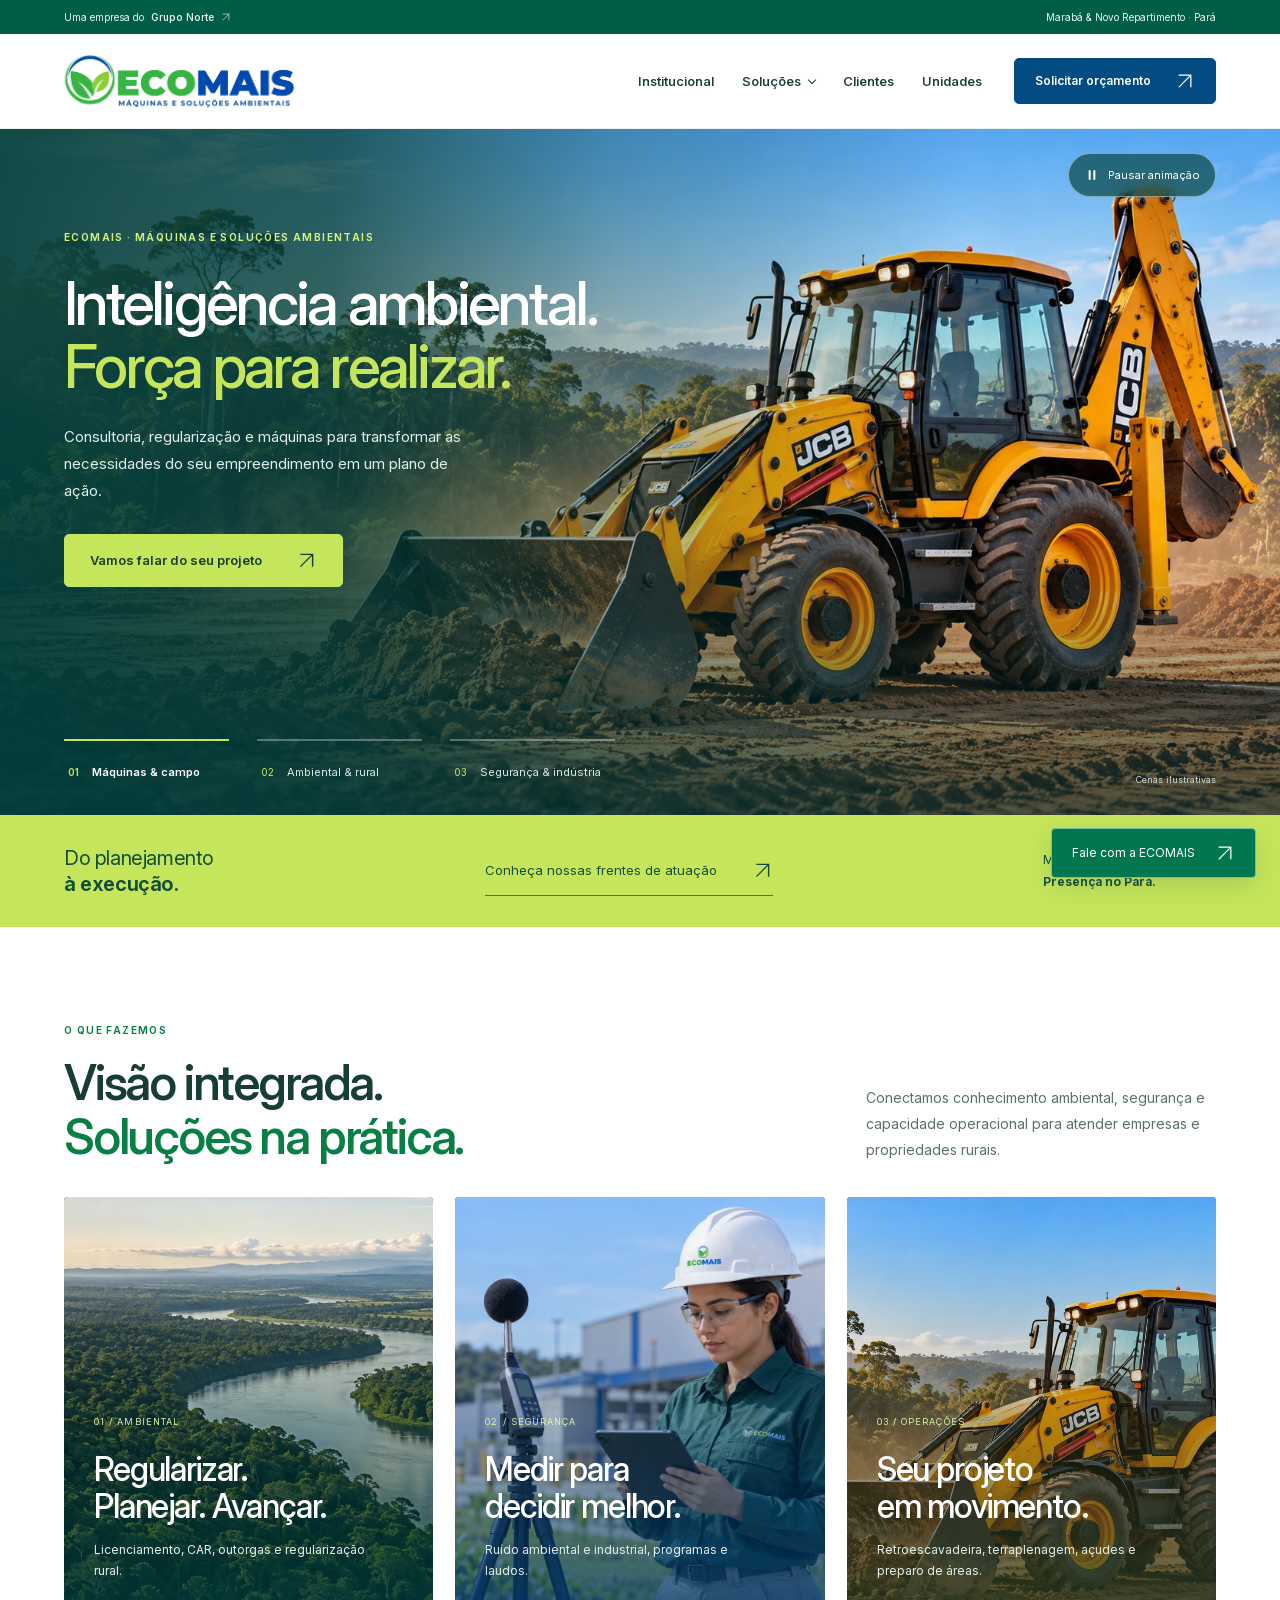
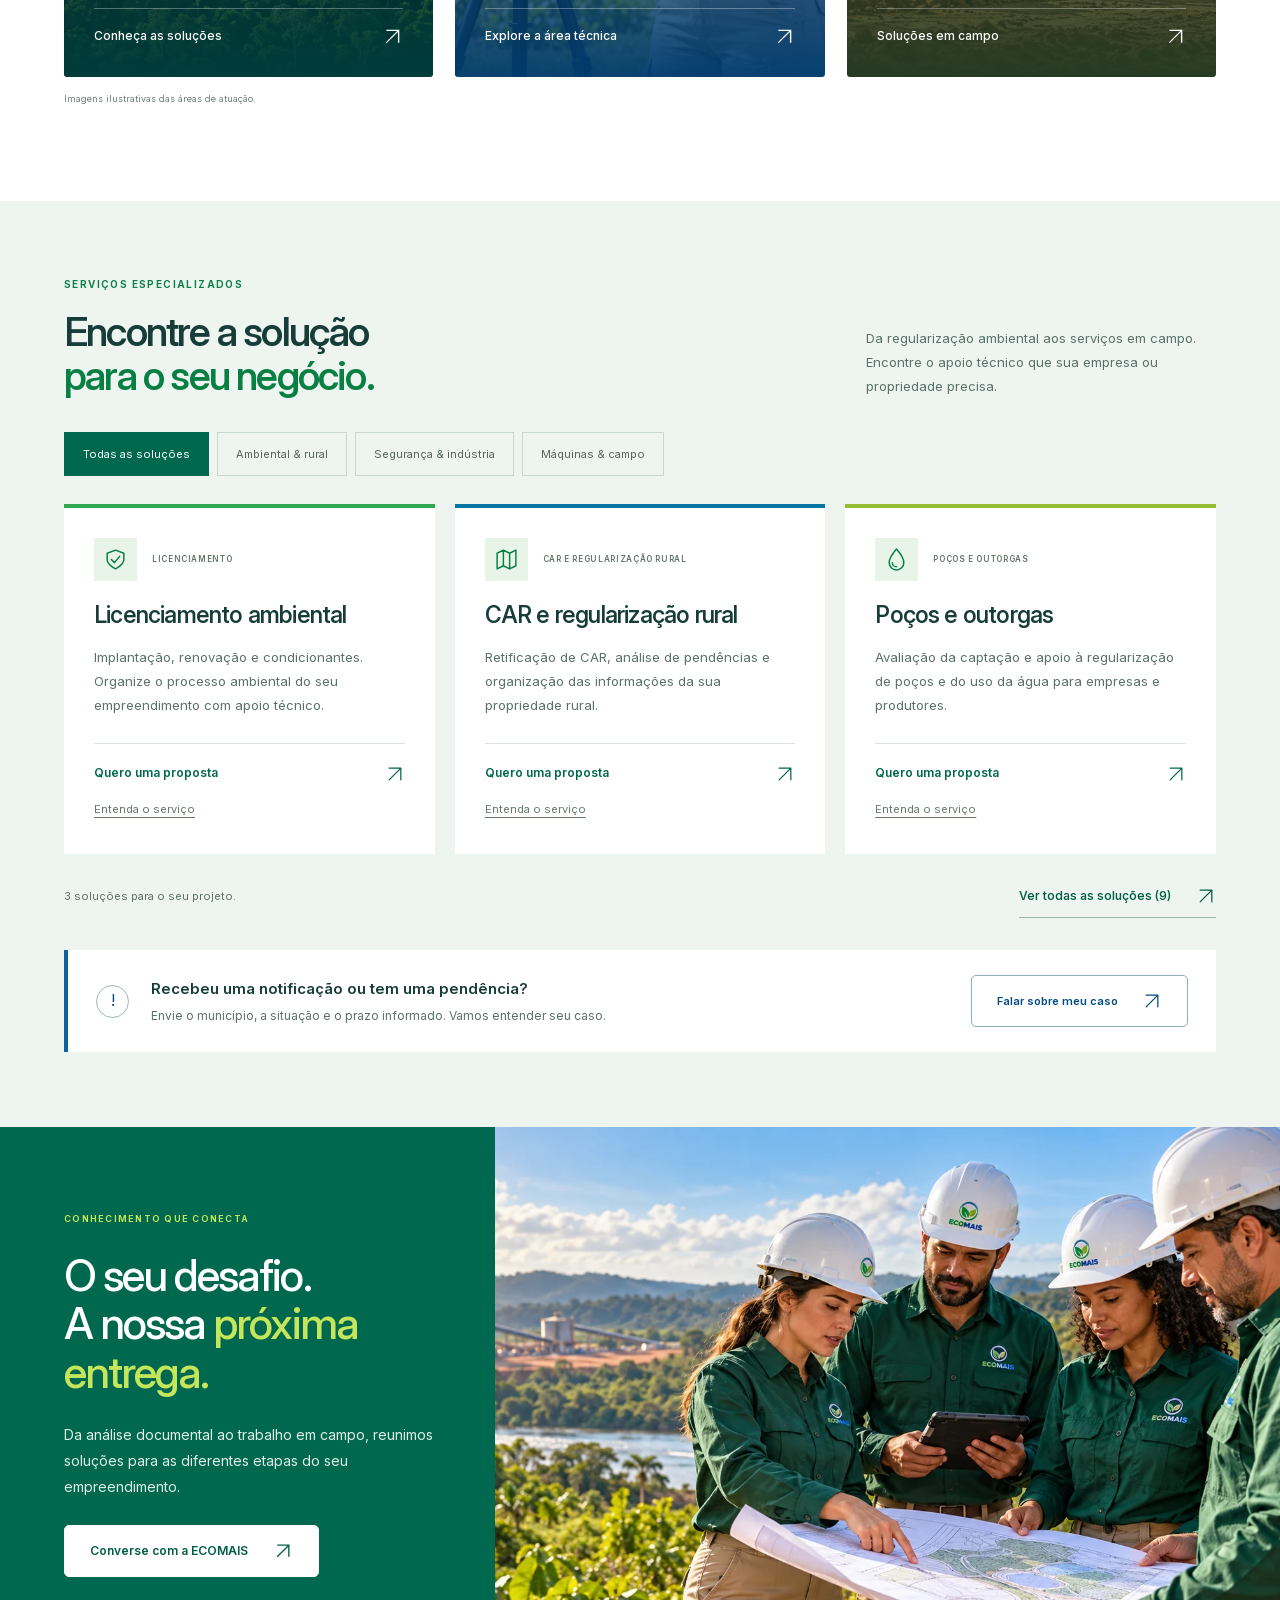
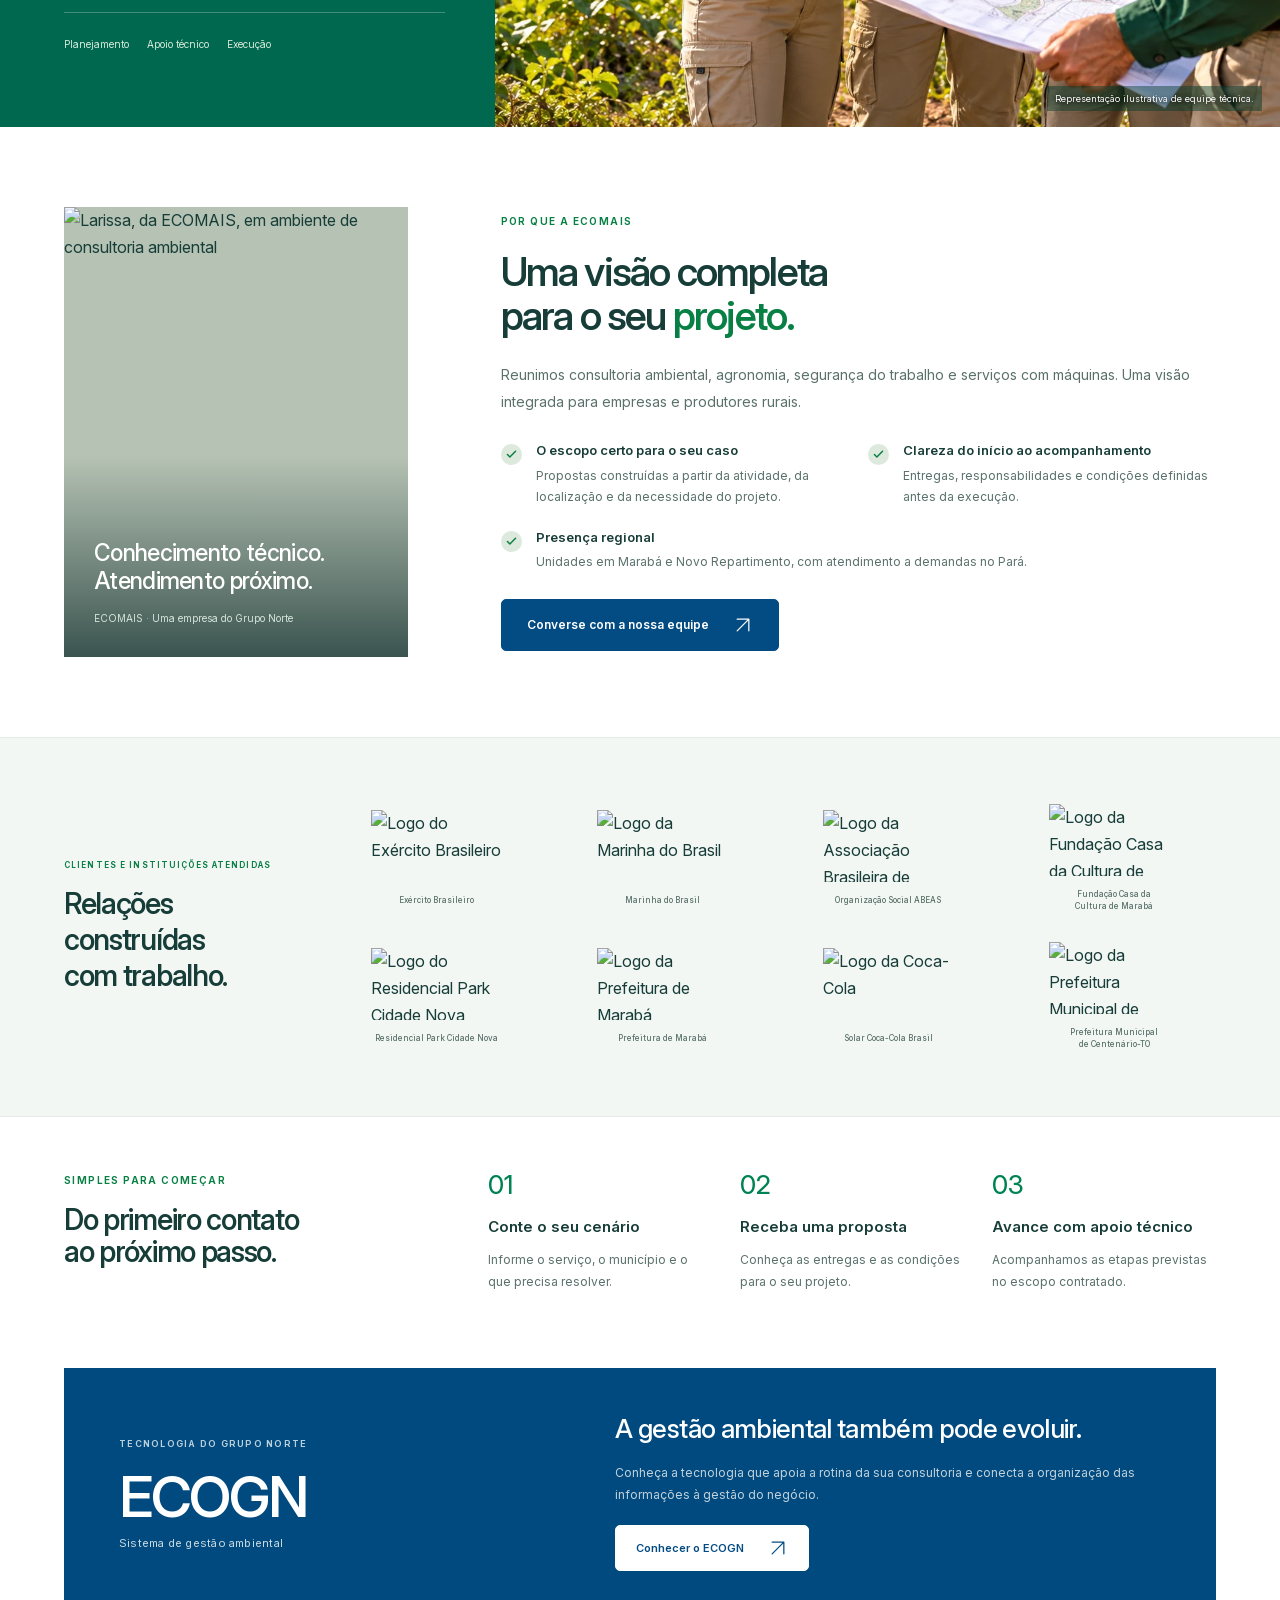
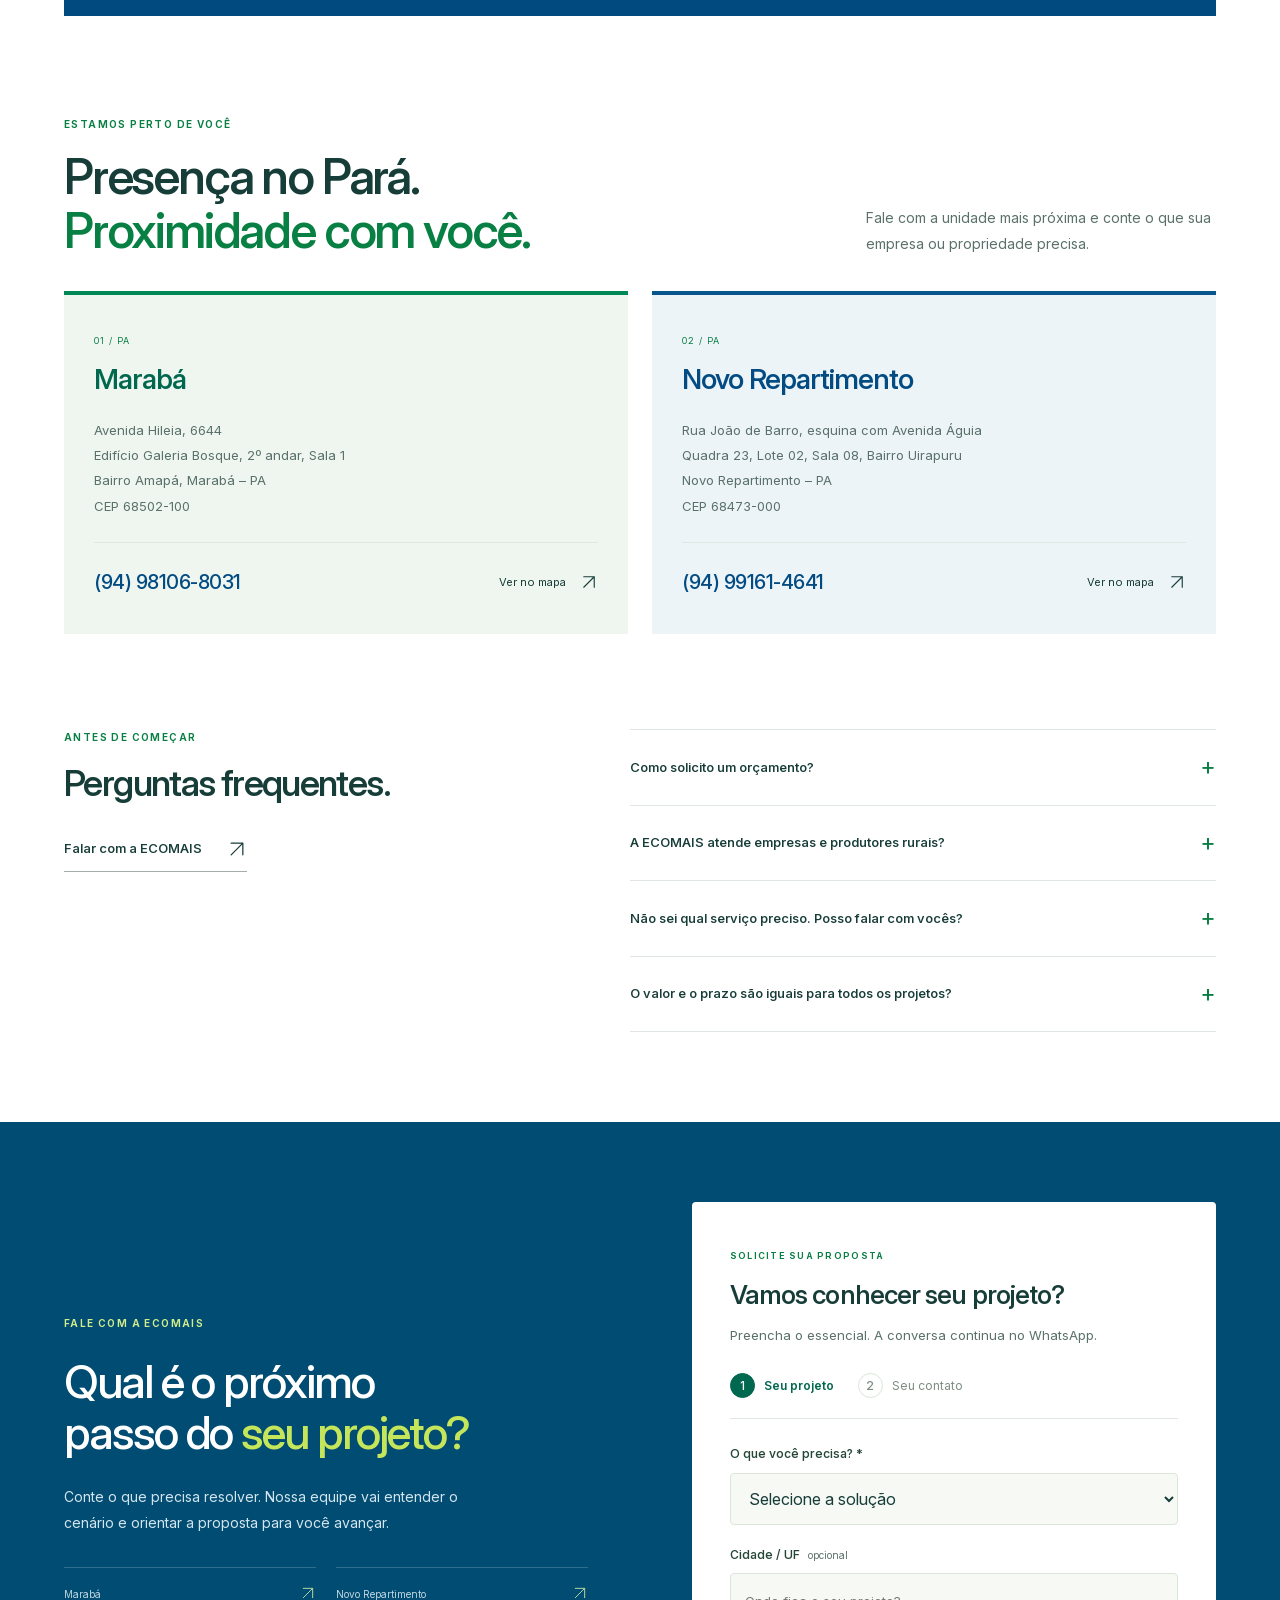
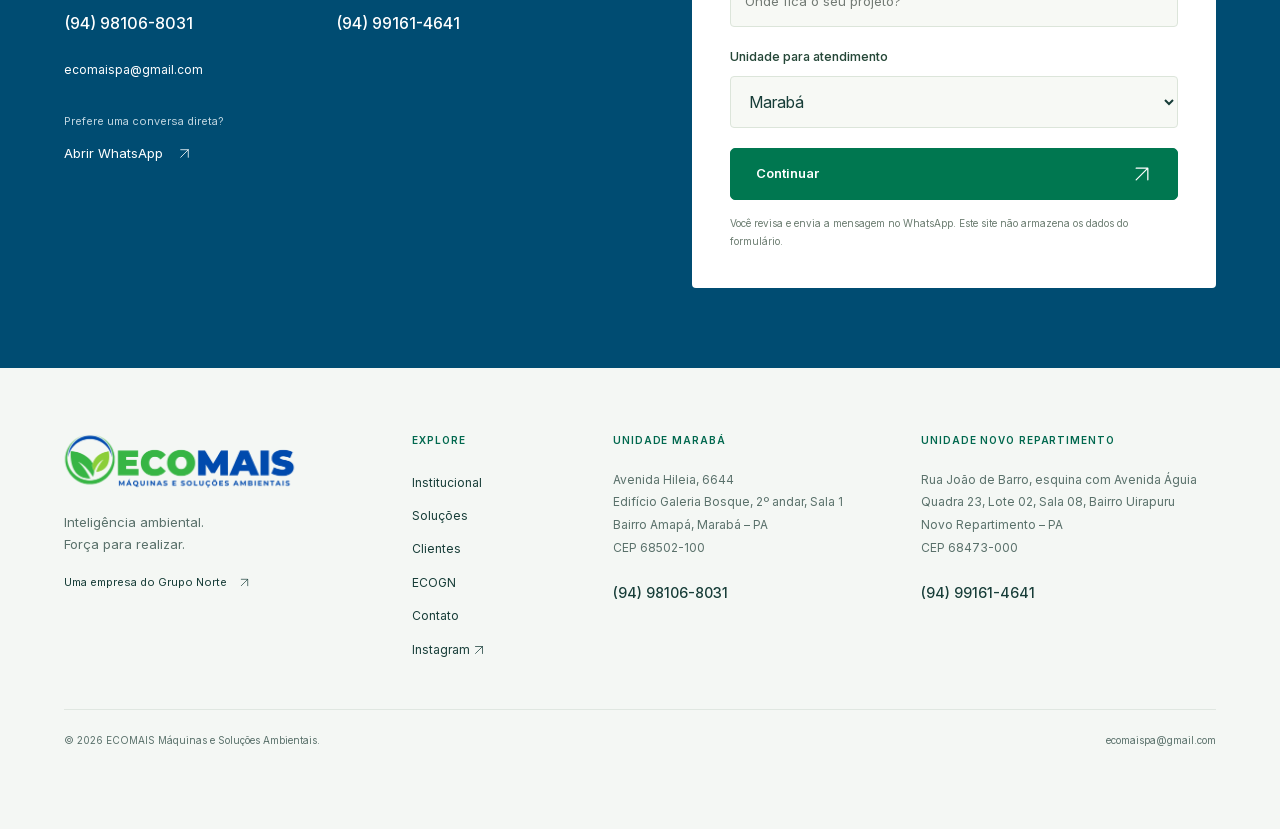
==== index.html @ fa5649e2 "Autoplay hero carousel with automatic horizontal transitions and shared pause" ====
<!doctype html>
<html lang="pt-BR"><head>
<meta charset="UTF-8"><meta name="viewport" content="width=device-width,initial-scale=1"><meta name="theme-color" content="#0d3028">
<title>ECOMAIS | Consultoria Ambiental, Rural e Empresarial</title>
<meta name="description" content="Consultoria ambiental, regularização rural, segurança do trabalho e máquinas. Unidades em Marabá e Novo Repartimento, com atendimento no Pará.">
<meta name="robots" content="index,follow,max-image-preview:large,max-snippet:-1,max-video-preview:-1"><link rel="canonical" href="https://ecomaispa.com/">
<meta property="og:title" content="ECOMAIS | Consultoria Ambiental, Rural e Empresarial"><meta property="og:description" content="Consultoria ambiental, regularização rural, segurança do trabalho e máquinas. Unidades em Marabá e Novo Repartimento, com atendimento no Pará."><meta property="og:type" content="website"><meta property="og:locale" content="pt_BR"><meta property="og:url" content="https://ecomaispa.com/">
<script type="application/ld+json">{"@context":"https://schema.org","@graph":[{"@type":["ProfessionalService","Organization"],"@id":"https://ecomaispa.com/#empresa","name":"ECOMAIS Máquinas e Soluções Ambientais","alternateName":"ECOMAIS","url":"https://ecomaispa.com/","logo":"https://ecomaispa.com/assets/logo-ecomais-transparente.png","telephone":"+55 94 98106-8031","email":"ecomaispa@gmail.com","address":{"@type":"PostalAddress","addressLocality":"Marabá","addressRegion":"PA","addressCountry":"BR","streetAddress":"Avenida Hileia, 6644, Edifício Galeria Bosque, 2º andar, Sala 1, Bairro Amapá","postalCode":"68502-100"},"areaServed":[{"@type":"City","name":"Marabá"},{"@type":"State","name":"Pará"},{"@type":"City","name":"Novo Repartimento"}],"sameAs":["https://www.instagram.com/ecomaispa/"],"knowsAbout":["Gestão e licenciamento ambiental","Regularização rural","Embargos ambientais","Recursos hídricos e poços","Regularização agronômica","Pecuária e confinamentos","Segurança do trabalho","Medição de ruído industrial com sonômetro","Máquinas e serviços em campo"],"hasOfferCatalog":{"@type":"OfferCatalog","name":"Serviços da ECOMAIS","itemListElement":[{"@type":"Offer","itemOffered":{"@type":"Service","name":"Licenciamento ambiental no Pará","url":"https://ecomaispa.com/licenciamento-ambiental-para/","@id":"https://ecomaispa.com/licenciamento-ambiental-para/#servico"}},{"@type":"Offer","itemOffered":{"@type":"Service","name":"Retificação de CAR no Pará","url":"https://ecomaispa.com/retificacao-car-para/","@id":"https://ecomaispa.com/retificacao-car-para/#servico"}},{"@type":"Offer","itemOffered":{"@type":"Service","name":"Embargos ambientais","url":"https://ecomaispa.com/#servico-6"}},{"@type":"Offer","itemOffered":{"@type":"Service","name":"Outorga e regularização de poços no Pará","url":"https://ecomaispa.com/outorga-pocos-para/","@id":"https://ecomaispa.com/outorga-pocos-para/#servico"}},{"@type":"Offer","itemOffered":{"@type":"Service","name":"Regularização agronômica","url":"https://ecomaispa.com/#servico-7"}},{"@type":"Offer","itemOffered":{"@type":"Service","name":"Pecuária e confinamentos","url":"https://ecomaispa.com/#servico-8"}},{"@type":"Offer","itemOffered":{"@type":"Service","name":"Segurança do trabalho","url":"https://ecomaispa.com/#servico-4"}},{"@type":"Offer","itemOffered":{"@type":"Service","name":"Medição de ruído industrial","url":"https://ecomaispa.com/#servico-9"}},{"@type":"Offer","itemOffered":{"@type":"Service","name":"Máquinas e serviços em campo","url":"https://ecomaispa.com/#servico-5"}}]},"parentOrganization":{"@type":"Organization","name":"Grupo Norte","url":"https://www.gruponortebr.com/"},"department":{"@id":"https://ecomaispa.com/#unidade-novo-repartimento"}},{"@type":"WebSite","@id":"https://ecomaispa.com/#website","url":"https://ecomaispa.com/","name":"ECOMAIS","inLanguage":"pt-BR","publisher":{"@id":"https://ecomaispa.com/#empresa"}},{"@type":"WebPage","@id":"https://ecomaispa.com/#pagina","url":"https://ecomaispa.com/","name":"ECOMAIS | Consultoria Ambiental, Rural e Empresarial","description":"Consultoria ambiental, regularização rural, segurança do trabalho e máquinas. Unidades em Marabá e Novo Repartimento, com atendimento no Pará.","inLanguage":"pt-BR","isPartOf":{"@id":"https://ecomaispa.com/#website"},"about":{"@id":"https://ecomaispa.com/#empresa"}},{"@type":"ProfessionalService","@id":"https://ecomaispa.com/#unidade-novo-repartimento","name":"ECOMAIS – Unidade Novo Repartimento","telephone":"+55-94-99161-4641","url":"https://ecomaispa.com/#orcamento","parentOrganization":{"@id":"https://ecomaispa.com/#empresa"},"address":{"@type":"PostalAddress","streetAddress":"Rua João de Barro, esquina com Avenida Águia, Quadra 23, Lote 02, Sala 08, Bairro Uirapuru","addressLocality":"Novo Repartimento","addressRegion":"PA","postalCode":"68473-000","addressCountry":"BR"}}]}</script>
<link rel="icon" href="/favicon.ico?v=ecomais-20261007" sizes="any">
<link rel="icon" type="image/png" sizes="32x32" href="/assets/favicon-ecomais-32.png">
<link rel="icon" type="image/png" sizes="192x192" href="/assets/favicon-ecomais-192.png">
<link rel="apple-touch-icon" sizes="180x180" href="/apple-touch-icon.png?v=ecomais-20261007">
<link rel="preload" as="image" href="/assets/jcb-3cx-plus-operacao.webp" type="image/webp"><link rel="preload" href="/assets/fonts/inter-latin.woff2" as="font" type="font/woff2" crossorigin>
<link rel="stylesheet" href="/style.css?v=operacoes-20261021"><link rel="stylesheet" href="/presentation.css?v=operacoes-20261021"><link rel="stylesheet" href="/operations.css?v=carousel-20261021"><script src="/app.js?v=operacoes-20261021" defer></script><script src="/operations.js?v=carousel-20261021" defer></script><noscript><style>.menu-toggle{display:none}@media(max-width:900px){.header{position:static}.mobile-nav[hidden]{display:flex!important;position:static;max-height:none}}</style></noscript>
</head>

<body class="home-page">
<a href="#conteudo" class="skip-link">Pular para o conteúdo</a>
<div class="group-bar"><div class="container"><a class="group-link" href="https://www.gruponortebr.com/" target="_blank" rel="noopener noreferrer">Uma empresa do <strong>Grupo Norte</strong> <span class="icon-arrow" aria-hidden="true"><svg viewBox="0 0 24 24" width="24" height="24" fill="none" stroke="currentColor" stroke-width="1.5" stroke-linecap="round" stroke-linejoin="round" focusable="false"><path d="M5 19 19 5M5 5h14v14"></path></svg></span></a><span>Marabá & Novo Repartimento · Pará</span></div></div>
<header class="header"><div class="container header-inner"><a href="/#inicio" class="brand" aria-label="ECOMAIS — início"><svg viewBox="66 154 1869 444" role="img" aria-label="ECOMAIS Máquinas e Soluções Ambientais"><image href="/assets/logo-ecomais-transparente.png" width="2048" height="758"></image></svg></a><nav class="desktop-nav" aria-label="Navegação principal"><a href="/#ecomais">Institucional</a><details class="nav-services"><summary>Soluções</summary><div class="nav-services-list"><a href="/#solucoes">Todas as soluções</a><a href="/licenciamento-ambiental-para/">Licenciamento ambiental</a><a href="/retificacao-car-para/">CAR e regularização rural</a><a href="/outorga-pocos-para/">Poços e outorgas</a></div></details><a href="/#clientes">Clientes</a><a href="/#unidades">Unidades</a></nav><a class="button small header-cta" href="/#orcamento">Solicitar orçamento <span class="icon-arrow" aria-hidden="true"><svg viewBox="0 0 24 24" width="24" height="24" fill="none" stroke="currentColor" stroke-width="1.5" stroke-linecap="round" stroke-linejoin="round" focusable="false"><path d="M5 19 19 5M5 5h14v14"></path></svg></span></a><button type="button" class="menu-toggle" aria-expanded="false" aria-controls="mobile-nav" aria-label="Abrir menu"><span></span><span></span></button></div><nav id="mobile-nav" class="mobile-nav" aria-label="Navegação pelo celular" hidden><a href="/#ecomais">Institucional</a><a href="/#solucoes">Todas as soluções</a><a href="/licenciamento-ambiental-para/">Licenciamento ambiental</a><a href="/retificacao-car-para/">CAR e regularização rural</a><a href="/outorga-pocos-para/">Poços e outorgas</a><a href="/#clientes">Clientes</a><a href="/#unidades">Nossas unidades</a><a href="/#orcamento">Fale com a ECOMAIS</a></nav></header>
<main id="conteudo" tabindex="-1">
<section class="operation-hero" id="inicio" aria-labelledby="hero-title">
<div class="operation-media">
<img id="operation-photo" class="operation-photo" src="/assets/jcb-3cx-plus-operacao.webp" width="1672" height="941" alt="Cena ilustrativa de retroescavadeira JCB 3CX Plus em operação rural" fetchpriority="high">
<video id="operation-video" class="operation-photo operation-video" autoplay muted loop playsinline preload="none" aria-hidden="true" tabindex="-1"></video>
</div>
<button id="operation-motion" class="operation-motion" type="button" aria-label="Pausar vídeo de abertura" hidden><svg viewBox="0 0 24 24" fill="currentColor" aria-hidden="true"><path d="M7 5h3v14H7zm7 0h3v14h-3z"/></svg><span>Pausar vídeo</span></button>
<div class="operation-overlay"></div><div class="container operation-content"><p class="eyebrow" id="operation-kicker">ECOMAIS · MÁQUINAS E SOLUÇÕES AMBIENTAIS</p><h1 id="hero-title">Inteligência ambiental.<br><em>Força para realizar.</em></h1><p id="operation-description">Consultoria, regularização e máquinas para transformar as necessidades do seu empreendimento em um plano de ação.</p><a class="button operation-cta" id="operation-cta" href="#orcamento">Vamos falar do seu projeto <svg viewBox="0 0 24 24" fill="none" stroke="currentColor" stroke-width="1.6" aria-hidden="true"><path d="M5 19 19 5M5 5h14v14"/></svg></a></div>
<div class="container operation-bottom"><div class="operation-tabs" role="group" aria-label="Explorar áreas de atuação"><button type="button" data-scene="maquinas" aria-pressed="true"><span>01</span> Máquinas & campo</button><button type="button" data-scene="ambiental" aria-pressed="false"><span>02</span> Ambiental & rural</button><button type="button" data-scene="seguranca" aria-pressed="false"><span>03</span> Segurança & indústria</button></div><span class="image-credit">Cenas ilustrativas</span></div></section>
<div class="expertise-ribbon"><div class="container"><p>Do planejamento<br><strong>à execução.</strong></p><a href="#frentes">Conheça nossas frentes de atuação <svg viewBox="0 0 24 24" fill="none" stroke="currentColor" stroke-width="1.6" aria-hidden="true"><path d="M5 19 19 5M5 5h14v14"/></svg></a><span>Marabá e Novo Repartimento<br><strong>Presença no Pará.</strong></span></div></div>
<section class="fronts-section section-space" id="frentes" aria-labelledby="fronts-title"><div class="container"><div class="section-heading"><div><p class="eyebrow">O QUE FAZEMOS</p><h2 id="fronts-title">Visão integrada.<br><span>Soluções na prática.</span></h2></div><p>Conectamos conhecimento ambiental, segurança e capacidade operacional para atender empresas e propriedades rurais.</p></div><div class="fronts-grid">
<a class="front-card environmental-front" href="/licenciamento-ambiental-para/"><img src="/assets/paisagem-ambiental-ecomais.webp" alt="Paisagem ilustrativa de floresta, rio e propriedade rural" width="1920" height="713" loading="lazy"><div><span class="front-index">01 / AMBIENTAL</span><h3>Regularizar.<br>Planejar. Avançar.</h3><p>Licenciamento, CAR, outorgas e regularização rural.</p><span class="front-link">Conheça as soluções <svg viewBox="0 0 24 24" fill="none" stroke="currentColor" stroke-width="1.6" aria-hidden="true"><path d="M5 19 19 5M5 5h14v14"/></svg></span></div></a>
<a class="front-card safety-front" href="#servico-9"><img src="/assets/medicao-ruido-sonometro.webp" alt="Cena ilustrativa de profissional uniformizada ECOMAIS realizando medição de ruído com sonômetro" width="1448" height="1086" loading="lazy"><div><span class="front-index">02 / SEGURANÇA</span><h3>Medir para<br>decidir melhor.</h3><p>Ruído ambiental e industrial, programas e laudos.</p><span class="front-link">Explore a área técnica <svg viewBox="0 0 24 24" fill="none" stroke="currentColor" stroke-width="1.6" aria-hidden="true"><path d="M5 19 19 5M5 5h14v14"/></svg></span></div></a>
<a class="front-card machinery-front" href="#servico-5"><img src="/assets/jcb-3cx-plus-operacao.webp" alt="Cena ilustrativa de retroescavadeira JCB 3CX Plus" width="1672" height="941" loading="lazy"><div><span class="front-index">03 / OPERAÇÕES</span><h3>Seu projeto<br>em movimento.</h3><p>Retroescavadeira, terraplenagem, açudes e preparo de áreas.</p><span class="front-link">Soluções em campo <svg viewBox="0 0 24 24" fill="none" stroke="currentColor" stroke-width="1.6" aria-hidden="true"><path d="M5 19 19 5M5 5h14v14"/></svg></span></div></a>
</div><p class="illustration-note">Imagens ilustrativas das áreas de atuação.</p></div></section>

<section class="solutions-section section-space" id="solucoes" aria-labelledby="solucoes-title"><div class="container"><div class="section-heading"><div><p class="eyebrow">SERVIÇOS ESPECIALIZADOS</p><h2 id="solucoes-title">Encontre a solução<br><span>para o seu negócio.</span></h2></div><p>Da regularização ambiental aos serviços em campo. Encontre o apoio técnico que sua empresa ou propriedade precisa.</p></div><div class="service-filters" role="group" aria-label="Filtrar serviços por área" hidden><button type="button" class="active" data-filter="all" aria-pressed="true" aria-controls="service-grid">Todas as soluções</button><button type="button" data-filter="ambiental" aria-pressed="false" aria-controls="service-grid">Ambiental & rural</button><button type="button" data-filter="seguranca" aria-pressed="false" aria-controls="service-grid">Segurança & indústria</button><button type="button" data-filter="maquinas" aria-pressed="false" aria-controls="service-grid">Máquinas & campo</button></div><div id="service-grid" class="solution-grid"><article class="solution-card signature-card" id="servico-1" data-category="ambiental"><div class="solution-card-top"><span class="solution-icon" aria-hidden="true"><svg viewBox="0 0 24 24" fill="none" stroke="currentColor" stroke-width="1.4" stroke-linecap="round" stroke-linejoin="round"><path d="M12 3 4 6v6c0 5 8 9 8 9s8-4 8-9V6Z"/><path d="m8 12 3 3 5-6"/></svg></span><span class="solution-category">LICENCIAMENTO</span></div><h3>Licenciamento ambiental</h3><p>Implantação, renovação e condicionantes. Organize o processo ambiental do seu empreendimento com apoio técnico.</p><div class="solution-card-bottom"><a class="service-quote" href="#orcamento" data-quote-service="Gestão e licenciamento ambiental">Quero uma proposta <span class="icon-arrow" aria-hidden="true"><svg viewBox="0 0 24 24" width="24" height="24" fill="none" stroke="currentColor" stroke-width="1.5" stroke-linecap="round" stroke-linejoin="round" focusable="false"><path d="M5 19 19 5M5 5h14v14"></path></svg></span></a><a class="service-detail" href="/licenciamento-ambiental-para/">Entenda o serviço</a></div></article>
<article class="solution-card " id="servico-2" data-category="ambiental"><div class="solution-card-top"><span class="solution-icon" aria-hidden="true"><svg viewBox="0 0 24 24" fill="none" stroke="currentColor" stroke-width="1.4" stroke-linecap="round" stroke-linejoin="round"><path d="m3 6 6-3 6 3 6-3v15l-6 3-6-3-6 3Zm6-3v15M15 6v15"/></svg></span><span class="solution-category">CAR E REGULARIZAÇÃO RURAL</span></div><h3>CAR e regularização rural</h3><p>Retificação de CAR, análise de pendências e organização das informações da sua propriedade rural.</p><div class="solution-card-bottom"><a class="service-quote" href="#orcamento" data-quote-service="Regularização rural">Quero uma proposta <span class="icon-arrow" aria-hidden="true"><svg viewBox="0 0 24 24" width="24" height="24" fill="none" stroke="currentColor" stroke-width="1.5" stroke-linecap="round" stroke-linejoin="round" focusable="false"><path d="M5 19 19 5M5 5h14v14"></path></svg></span></a><a class="service-detail" href="/retificacao-car-para/">Entenda o serviço</a></div></article>
<article class="solution-card " id="servico-3" data-category="ambiental"><div class="solution-card-top"><span class="solution-icon" aria-hidden="true"><svg viewBox="0 0 24 24" fill="none" stroke="currentColor" stroke-width="1.4" stroke-linecap="round" stroke-linejoin="round"><path d="M12 2S5 10 5 15a7 7 0 0 0 14 0c0-5-7-13-7-13Z"/><path d="M8 15a4 4 0 0 0 4 4"/></svg></span><span class="solution-category">POÇOS E OUTORGAS</span></div><h3>Poços e outorgas</h3><p>Avaliação da captação e apoio à regularização de poços e do uso da água para empresas e produtores.</p><div class="solution-card-bottom"><a class="service-quote" href="#orcamento" data-quote-service="Recursos hídricos e poços">Quero uma proposta <span class="icon-arrow" aria-hidden="true"><svg viewBox="0 0 24 24" width="24" height="24" fill="none" stroke="currentColor" stroke-width="1.5" stroke-linecap="round" stroke-linejoin="round" focusable="false"><path d="M5 19 19 5M5 5h14v14"></path></svg></span></a><a class="service-detail" href="/outorga-pocos-para/">Entenda o serviço</a></div></article>
<article class="solution-card " id="servico-6" data-category="ambiental"><div class="solution-card-top"><span class="solution-icon" aria-hidden="true"><svg viewBox="0 0 24 24" fill="none" stroke="currentColor" stroke-width="1.4" stroke-linecap="round" stroke-linejoin="round"><path d="M6 3h9l4 4v14H6ZM15 3v5h4M9 12h7M9 16h4"/></svg></span><span class="solution-category">EMBARGOS AMBIENTAIS</span></div><h3>Embargos ambientais</h3><p>Análise da situação e apoio técnico para conduzir a regularização de áreas ou atividades embargadas.</p><div class="solution-card-bottom"><a class="service-quote" href="#orcamento" data-quote-service="Embargos ambientais">Quero uma proposta <span class="icon-arrow" aria-hidden="true"><svg viewBox="0 0 24 24" width="24" height="24" fill="none" stroke="currentColor" stroke-width="1.5" stroke-linecap="round" stroke-linejoin="round" focusable="false"><path d="M5 19 19 5M5 5h14v14"></path></svg></span></a></div></article>
<article class="solution-card " id="servico-7" data-category="ambiental"><div class="solution-card-top"><span class="solution-icon" aria-hidden="true"><svg viewBox="0 0 24 24" fill="none" stroke="currentColor" stroke-width="1.4" stroke-linecap="round" stroke-linejoin="round"><path d="M12 22V10M12 15C5 15 3 11 3 5c6 0 9 3 9 10ZM12 11c0-6 4-9 9-9 0 6-3 9-9 9M5 22h14"/></svg></span><span class="solution-category">AGRONOMIA</span></div><h3>Regularização agronômica</h3><p>Orientação agronômica para organizar as demandas da propriedade e planejar os próximos passos da produção.</p><div class="solution-card-bottom"><a class="service-quote" href="#orcamento" data-quote-service="Regularização agronômica">Quero uma proposta <span class="icon-arrow" aria-hidden="true"><svg viewBox="0 0 24 24" width="24" height="24" fill="none" stroke="currentColor" stroke-width="1.5" stroke-linecap="round" stroke-linejoin="round" focusable="false"><path d="M5 19 19 5M5 5h14v14"></path></svg></span></a></div></article>
<article class="solution-card " id="servico-8" data-category="ambiental"><div class="solution-card-top"><span class="solution-icon" aria-hidden="true"><svg viewBox="0 0 24 24" fill="none" stroke="currentColor" stroke-width="1.4" stroke-linecap="round" stroke-linejoin="round"><path d="m3 11 9-8 9 8M5 10v11h14V10M9 21v-7h6v7M16 3h3v5"/></svg></span><span class="solution-category">PECUÁRIA E CONFINAMENTOS</span></div><h3>Pecuária e confinamentos</h3><p>Apoio à regularização ambiental da atividade pecuária e dos confinamentos, conforme as necessidades da operação.</p><div class="solution-card-bottom"><a class="service-quote" href="#orcamento" data-quote-service="Pecuária e confinamentos">Quero uma proposta <span class="icon-arrow" aria-hidden="true"><svg viewBox="0 0 24 24" width="24" height="24" fill="none" stroke="currentColor" stroke-width="1.5" stroke-linecap="round" stroke-linejoin="round" focusable="false"><path d="M5 19 19 5M5 5h14v14"></path></svg></span></a></div></article>
<article class="solution-card " id="servico-4" data-category="seguranca"><div class="solution-card-top"><span class="solution-icon" aria-hidden="true"><svg viewBox="0 0 24 24" fill="none" stroke="currentColor" stroke-width="1.4" stroke-linecap="round" stroke-linejoin="round"><path d="M4 17v-3a8 8 0 0 1 16 0v3M2 17h20v4H2ZM10 13V3h4v10"/></svg></span><span class="solution-category">SEGURANÇA DO TRABALHO</span></div><h3>Segurança do trabalho</h3><p>Programas e laudos para apoiar a proteção da equipe e a organização das obrigações da empresa.</p><div class="solution-card-bottom"><a class="service-quote" href="#orcamento" data-quote-service="Segurança do trabalho">Quero uma proposta <span class="icon-arrow" aria-hidden="true"><svg viewBox="0 0 24 24" width="24" height="24" fill="none" stroke="currentColor" stroke-width="1.5" stroke-linecap="round" stroke-linejoin="round" focusable="false"><path d="M5 19 19 5M5 5h14v14"></path></svg></span></a></div></article>
<article class="solution-card " id="servico-9" data-category="seguranca"><div class="solution-card-top"><span class="solution-icon" aria-hidden="true"><svg viewBox="0 0 24 24" fill="none" stroke="currentColor" stroke-width="1.4" stroke-linecap="round" stroke-linejoin="round"><rect x="7" y="7" width="10" height="15" rx="2"/><path d="M12 2v5M9 11h6v5H9ZM10 19h4M5 3l2 2M19 3l-2 2"/></svg></span><span class="solution-category">AVALIAÇÃO TÉCNICA</span></div><h3>Medição de ruído ambiental e industrial</h3><p>Avaliação de ruído com sonômetro para apoiar a análise ambiental e orientar os próximos passos da operação.</p><div class="solution-card-bottom"><a class="service-quote" href="#orcamento" data-quote-service="Medição de ruído industrial com sonômetro">Quero uma proposta <span class="icon-arrow" aria-hidden="true"><svg viewBox="0 0 24 24" width="24" height="24" fill="none" stroke="currentColor" stroke-width="1.5" stroke-linecap="round" stroke-linejoin="round" focusable="false"><path d="M5 19 19 5M5 5h14v14"></path></svg></span></a></div></article>
<article class="solution-card " id="servico-5" data-category="maquinas"><div class="solution-card-top"><span class="solution-icon" aria-hidden="true"><svg viewBox="0 0 24 24" fill="none" stroke="currentColor" stroke-width="1.4" stroke-linecap="round" stroke-linejoin="round"><path d="M2 17V9h7l4 4h6v4M5 9V4h7v9M19 14l2-9h2"/><circle cx="6" cy="18" r="3"/><circle cx="17" cy="18" r="3"/></svg></span><span class="solution-category">MÁQUINAS E SERVIÇOS EM CAMPO</span></div><h3>Máquinas e serviços em campo</h3><p>Retroescavadeira, terraplenagem, açudes e preparo de áreas. Apoio operacional para colocar seu projeto em prática.</p><div class="solution-card-bottom"><a class="service-quote" href="#orcamento" data-quote-service="Máquinas e serviços em campo">Quero uma proposta <span class="icon-arrow" aria-hidden="true"><svg viewBox="0 0 24 24" width="24" height="24" fill="none" stroke="currentColor" stroke-width="1.5" stroke-linecap="round" stroke-linejoin="round" focusable="false"><path d="M5 19 19 5M5 5h14v14"></path></svg></span></a></div></article></div><div class="services-footer"><p id="services-status" aria-live="polite">Soluções ambientais, rurais e operacionais.</p><button type="button" id="show-all-services" class="text-link" hidden>Ver todas as soluções <span class="icon-arrow" aria-hidden="true"><svg viewBox="0 0 24 24" width="24" height="24" fill="none" stroke="currentColor" stroke-width="1.5" stroke-linecap="round" stroke-linejoin="round" focusable="false"><path d="M5 19 19 5M5 5h14v14"></path></svg></span></button></div><div class="demand-banner"><span class="demand-mark" aria-hidden="true">!</span><div><h3>Recebeu uma notificação ou tem uma pendência?</h3><p>Envie o município, a situação e o prazo informado. Vamos entender seu caso.</p></div><a href="#orcamento" class="button button-outline" data-quote-service="Preciso de orientação">Falar sobre meu caso <span class="icon-arrow" aria-hidden="true"><svg viewBox="0 0 24 24" width="24" height="24" fill="none" stroke="currentColor" stroke-width="1.5" stroke-linecap="round" stroke-linejoin="round" focusable="false"><path d="M5 19 19 5M5 5h14v14"></path></svg></span></a></div></div></section>
<section class="team-story" aria-labelledby="team-title"><div class="team-story-copy"><p class="eyebrow">CONHECIMENTO QUE CONECTA</p><h2 id="team-title">O seu desafio.<br>A nossa <em>próxima entrega.</em></h2><p>Da análise documental ao trabalho em campo, reunimos soluções para as diferentes etapas do seu empreendimento.</p><a href="#orcamento" class="button">Converse com a ECOMAIS <svg viewBox="0 0 24 24" fill="none" stroke="currentColor" stroke-width="1.6" aria-hidden="true"><path d="M5 19 19 5M5 5h14v14"/></svg></a><div class="team-principles"><span>Planejamento</span><span>Apoio técnico</span><span>Execução</span></div></div><figure><img src="/assets/equipe-ecomais-campo.webp" alt="Representação ilustrativa de equipe técnica com uniformes ECOMAIS analisando um projeto em campo" width="1672" height="941" loading="lazy"><figcaption>Representação ilustrativa de equipe técnica.</figcaption></figure></section>
<section class="about-section section-space" id="ecomais" aria-labelledby="empresa-title"><div class="container about-layout"><figure class="about-portrait"><img src="/assets/hero-larissa-consultoria-ambiental.webp" alt="Larissa, da ECOMAIS, em ambiente de consultoria ambiental" width="1672" height="941" loading="lazy" decoding="async"><figcaption><strong>Conhecimento técnico.<br>Atendimento próximo.</strong><span>ECOMAIS · Uma empresa do Grupo Norte</span></figcaption></figure><div class="about-copy"><p class="eyebrow">Por que a ECOMAIS</p><h2 id="empresa-title">Uma visão completa<br>para o seu <span>projeto.</span></h2><p>Reunimos consultoria ambiental, agronomia, segurança do trabalho e serviços com máquinas. Uma visão integrada para empresas e produtores rurais.</p><ul class="benefit-list"><li><span class="benefit-check" aria-hidden="true"><svg width="13" height="13" viewBox="0 0 16 16" fill="none" stroke="currentColor" stroke-width="1.8" stroke-linecap="round" stroke-linejoin="round"><path d="m3 8 3 3 7-7"/></svg></span><div><h3>O escopo certo para o seu caso</h3><p>Propostas construídas a partir da atividade, da localização e da necessidade do projeto.</p></div></li><li><span class="benefit-check" aria-hidden="true"><svg width="13" height="13" viewBox="0 0 16 16" fill="none" stroke="currentColor" stroke-width="1.8" stroke-linecap="round" stroke-linejoin="round"><path d="m3 8 3 3 7-7"/></svg></span><div><h3>Clareza do início ao acompanhamento</h3><p>Entregas, responsabilidades e condições definidas antes da execução.</p></div></li><li><span class="benefit-check" aria-hidden="true"><svg width="13" height="13" viewBox="0 0 16 16" fill="none" stroke="currentColor" stroke-width="1.8" stroke-linecap="round" stroke-linejoin="round"><path d="m3 8 3 3 7-7"/></svg></span><div><h3>Presença regional</h3><p>Unidades em Marabá e Novo Repartimento, com atendimento a demandas no Pará.</p></div></li></ul><a class="button" href="#orcamento">Converse com a nossa equipe <span class="icon-arrow" aria-hidden="true"><svg viewBox="0 0 24 24" width="24" height="24" fill="none" stroke="currentColor" stroke-width="1.5" stroke-linecap="round" stroke-linejoin="round" focusable="false"><path d="M5 19 19 5M5 5h14v14"></path></svg></span></a></div></div></section>
<section class="trust-section" id="clientes" aria-labelledby="clientes-title"><div class="container trust-layout"><div class="trust-title"><p class="eyebrow">Clientes e instituições atendidas</p><h2 id="clientes-title">Relações construídas <br>com trabalho.</h2><div class="rail-controls" hidden><button type="button" data-clients-prev aria-label="Ver clientes anteriores"><span aria-hidden="true">‹</span></button><button type="button" data-clients-next aria-label="Ver próximos clientes"><span aria-hidden="true">›</span></button></div></div><div class="clients-rail" tabindex="0" role="region" aria-label="Clientes e instituições atendidas"><article class="client-item"><img class="client-logo-img exercito-logo" src="/assets/logo-exercito-brasileiro.webp" alt="Logo do Exército Brasileiro" width="866" height="650" loading="lazy" decoding="async"><h3>Exército Brasileiro</h3></article>
<article class="client-item"><img class="client-logo-img marinha-logo" src="/assets/logo-marinha-brasil.webp" alt="Logo da Marinha do Brasil" width="1920" height="2570" loading="lazy" decoding="async"><h3>Marinha do Brasil</h3></article>
<article class="client-item"><img class="client-logo-img abeas-logo" src="/assets/logo-abeas.jpeg" alt="Logo da Associação Brasileira de Entidades de Assistência Social" width="661" height="464" loading="lazy" decoding="async"><h3>Organização Social ABEAS</h3></article>
<article class="client-item"><img class="client-logo-img cultura-logo" src="/assets/logo-fundacao-casa-cultura.png" alt="Logo da Fundação Casa da Cultura de Marabá" width="554" height="554" loading="lazy" decoding="async"><h3>Fundação Casa da Cultura de Marabá</h3></article>
<article class="client-item"><img class="client-logo-img park-logo" src="/assets/logo-park-cidade-nova.jpeg" alt="Logo do Residencial Park Cidade Nova" width="1155" height="603" loading="lazy" decoding="async"><h3>Residencial Park Cidade Nova</h3></article>
<article class="client-item"><img class="client-logo-img prefeitura-logo" src="/assets/logo-prefeitura-maraba.jpeg" alt="Logo da Prefeitura de Marabá" width="447" height="447" loading="lazy" decoding="async"><h3>Prefeitura de Marabá</h3></article>
<article class="client-item"><img class="client-logo-img coca-logo" src="/assets/logo-coca-cola.png" alt="Logo da Coca-Cola" width="320" height="320" loading="lazy" decoding="async"><h3>Solar Coca-Cola Brasil</h3></article>
<article class="client-item"><img class="client-logo-img centenario-logo" src="/assets/logo-prefeitura-centenario-to.jpeg" alt="Logo da Prefeitura Municipal de Centenário, Tocantins" width="500" height="500" loading="lazy" decoding="async"><h3>Prefeitura Municipal de Centenário-TO</h3></article></div></div></section>
<section class="journey-section" id="como-funciona" aria-labelledby="process-title"><div class="container"><div class="journey-heading"><p class="eyebrow">Simples para começar</p><h2 id="process-title">Do primeiro contato <br>ao próximo passo.</h2></div><ol class="journey-steps"><li><span class="step-number">01</span><div><h3>Conte o seu cenário</h3><p>Informe o serviço, o município e o que precisa resolver.</p></div></li><li><span class="step-number">02</span><div><h3>Receba uma proposta</h3><p>Conheça as entregas e as condições para o seu projeto.</p></div></li><li><span class="step-number">03</span><div><h3>Avance com apoio técnico</h3><p>Acompanhamos as etapas previstas no escopo contratado.</p></div></li></ol></div></section>
<section class="tech-section" id="ecogn" aria-labelledby="ecogn-title"><div class="container tech-panel"><div class="tech-wordmark"><p class="eyebrow">Tecnologia do Grupo Norte</p><h2 id="ecogn-title">ECOGN<span>Sistema de gestão ambiental</span></h2><div class="tech-lines" aria-hidden="true"><span></span><span></span><span></span></div></div><div class="tech-copy"><h3>A gestão ambiental também pode evoluir.</h3><p>Conheça a tecnologia que apoia a rotina da sua consultoria e conecta a organização das informações à gestão do negócio.</p><a href="https://ecogn.com.br/?utm_source=ecomais&amp;utm_medium=referral&amp;utm_campaign=site_institucional" class="button button-light" target="_blank" rel="noopener noreferrer">Conhecer o ECOGN <span class="icon-arrow" aria-hidden="true"><svg viewBox="0 0 24 24" width="24" height="24" fill="none" stroke="currentColor" stroke-width="1.5" stroke-linecap="round" stroke-linejoin="round" focusable="false"><path d="M5 19 19 5M5 5h14v14"></path></svg></span></a></div></div></section>
<section class="units-section section-space" id="unidades" aria-labelledby="unidades-title"><div class="container"><div class="section-heading"><div><p class="eyebrow">Estamos perto de você</p><h2 id="unidades-title">Presença no Pará.<br><span>Proximidade com você.</span></h2></div><p>Fale com a unidade mais próxima e conte o que sua empresa ou propriedade precisa.</p></div><div class="units-grid"><article class="unit-card"><div class="unit-heading"><span class="unit-index">01 / PA</span><h3>Marabá</h3></div><address>Avenida Hileia, 6644<br>Edifício Galeria Bosque, 2º andar, Sala 1<br>Bairro Amapá, Marabá – PA<br>CEP 68502-100</address><div class="unit-links"><a class="unit-phone" href="tel:+5594981068031">(94) 98106-8031</a><a href="https://www.google.com/maps/search/?api=1&amp;query=Avenida%20Hileia%2C%206644%2C%20Edif%C3%ADcio%20Galeria%20Bosque%2C%20Amap%C3%A1%2C%20Marab%C3%A1%2C%20PA%2C%2068502-100" target="_blank" rel="noopener noreferrer">Ver no mapa <span class="icon-arrow" aria-hidden="true"><svg viewBox="0 0 24 24" width="24" height="24" fill="none" stroke="currentColor" stroke-width="1.5" stroke-linecap="round" stroke-linejoin="round" focusable="false"><path d="M5 19 19 5M5 5h14v14"></path></svg></span></a></div></article><article class="unit-card"><div class="unit-heading"><span class="unit-index">02 / PA</span><h3>Novo Repartimento</h3></div><address>Rua João de Barro, esquina com Avenida Águia<br>Quadra 23, Lote 02, Sala 08, Bairro Uirapuru<br>Novo Repartimento – PA<br>CEP 68473-000</address><div class="unit-links"><a class="unit-phone" href="tel:+5594991614641">(94) 99161-4641</a><a href="https://www.google.com/maps/search/?api=1&amp;query=Rua%20Jo%C3%A3o%20de%20Barro%2C%20esquina%20com%20Avenida%20%C3%81guia%2C%20Quadra%2023%2C%20Lote%2002%2C%20Bairro%20Uirapuru%2C%20Novo%20Repartimento%2C%20PA%2C%2068473-000" target="_blank" rel="noopener noreferrer">Ver no mapa <span class="icon-arrow" aria-hidden="true"><svg viewBox="0 0 24 24" width="24" height="24" fill="none" stroke="currentColor" stroke-width="1.5" stroke-linecap="round" stroke-linejoin="round" focusable="false"><path d="M5 19 19 5M5 5h14v14"></path></svg></span></a></div></article></div></div></section>
<section class="faq-section" aria-labelledby="duvidas-title"><div class="container faq-layout"><div><p class="eyebrow">Antes de começar</p><h2 id="duvidas-title">Perguntas frequentes.</h2><a class="text-link" href="https://wa.me/5594981068031?text=Ol%C3%A1%2C%20ECOMAIS%21%20Quero%20solicitar%20um%20or%C3%A7amento%20para%20meu%20projeto.%20Munic%C3%ADpio%3A%20__.%20Minha%20necessidade%3A%20__." target="_blank" rel="noopener noreferrer">Falar com a ECOMAIS <span class="icon-arrow" aria-hidden="true"><svg viewBox="0 0 24 24" width="24" height="24" fill="none" stroke="currentColor" stroke-width="1.5" stroke-linecap="round" stroke-linejoin="round" focusable="false"><path d="M5 19 19 5M5 5h14v14"></path></svg></span></a></div><div class="faq-list"><details><summary>Como solicito um orçamento?</summary><p>Escolha o serviço, informe o município e descreva sua necessidade no formulário. Sua mensagem será preparada para você revisar e enviar pelo WhatsApp. A equipe avalia as informações para definir a proposta.</p></details><details><summary>A ECOMAIS atende empresas e produtores rurais?</summary><p>Sim. Reunimos serviços ambientais, agronômicos, de segurança do trabalho e com máquinas para atender demandas empresariais e de propriedades rurais.</p></details><details><summary>Não sei qual serviço preciso. Posso falar com vocês?</summary><p>Sim. Selecione “Preciso de orientação” e conte o cenário. Caso tenha uma notificação, informe o assunto e o prazo para orientar o primeiro atendimento.</p></details><details><summary>O valor e o prazo são iguais para todos os projetos?</summary><p>Não. A proposta considera o serviço, a localização, os documentos disponíveis e as etapas necessárias. As entregas, as condições e os prazos previstos são definidos conforme o escopo.</p></details></div></div></section>
<section class="conversion-section" id="orcamento" aria-labelledby="contato-title"><div class="container conversion-layout"><div class="conversion-copy"><p class="eyebrow">FALE COM A ECOMAIS</p><h2 id="contato-title">Qual é o próximo<br>passo do <em>seu projeto?</em></h2><p>Conte o que precisa resolver. Nossa equipe vai entender o cenário e orientar a proposta para você avançar.</p><div class="conversion-contacts"><a href="tel:+5594981068031"><span>Marabá</span><strong>(94) 98106-8031</strong><span class="icon-arrow" aria-hidden="true"><svg viewBox="0 0 24 24" width="24" height="24" fill="none" stroke="currentColor" stroke-width="1.5" stroke-linecap="round" stroke-linejoin="round" focusable="false"><path d="M5 19 19 5M5 5h14v14"></path></svg></span></a><a href="tel:+5594991614641"><span>Novo Repartimento</span><strong>(94) 99161-4641</strong><span class="icon-arrow" aria-hidden="true"><svg viewBox="0 0 24 24" width="24" height="24" fill="none" stroke="currentColor" stroke-width="1.5" stroke-linecap="round" stroke-linejoin="round" focusable="false"><path d="M5 19 19 5M5 5h14v14"></path></svg></span></a></div><a class="conversion-email" href="mailto:ecomaispa@gmail.com">ecomaispa@gmail.com</a><p class="conversion-note">Prefere uma conversa direta?<br><a href="https://wa.me/5594981068031?text=Ol%C3%A1%2C%20ECOMAIS%21%20Quero%20solicitar%20um%20or%C3%A7amento%20para%20meu%20projeto.%20Munic%C3%ADpio%3A%20__.%20Minha%20necessidade%3A%20__." target="_blank" rel="noopener noreferrer">Abrir WhatsApp <span class="icon-arrow" aria-hidden="true"><svg viewBox="0 0 24 24" width="24" height="24" fill="none" stroke="currentColor" stroke-width="1.5" stroke-linecap="round" stroke-linejoin="round" focusable="false"><path d="M5 19 19 5M5 5h14v14"></path></svg></span></a></p></div>
<form id="quote-form" class="quote-form"><div class="form-heading"><span class="form-kicker">SOLICITE SUA PROPOSTA</span><h3>Vamos conhecer seu projeto?</h3><p>Preencha o essencial. A conversa continua no WhatsApp.</p></div><div class="form-progress" aria-label="Etapas do formulário" hidden><span class="active" data-step-label="1"><b>1</b> Seu projeto</span><span data-step-label="2"><b>2</b> Seu contato</span></div>
<fieldset data-form-step="1"><legend class="sr-only">Seu projeto</legend><div class="field"><label for="service">O que você precisa? <span aria-hidden="true">*</span></label><select id="service" name="service" required><option value="" disabled selected>Selecione a solução</option><option value="Gestão e licenciamento ambiental">Licenciamento ambiental</option><option value="Regularização rural">CAR e regularização rural</option><option value="Recursos hídricos e poços">Poços e outorgas</option><option value="Embargos ambientais">Embargos ambientais</option><option value="Regularização agronômica">Regularização agronômica</option><option value="Pecuária e confinamentos">Pecuária e confinamentos</option><option value="Segurança do trabalho">Segurança do trabalho</option><option value="Medição de ruído industrial com sonômetro">Medição de ruído industrial</option><option value="Máquinas e serviços em campo">Máquinas e serviços em campo</option><option value="Preciso de orientação">Preciso de orientação</option></select></div><div class="field"><label for="city">Cidade / UF <span class="optional">opcional</span></label><input id="city" name="city" autocomplete="address-level2" placeholder="Onde fica o seu projeto?" maxlength="100"></div><div class="field"><label for="unit">Unidade para atendimento</label><select id="unit" name="unit"><option value="maraba">Marabá</option><option value="novo-repartimento">Novo Repartimento</option></select></div><button type="button" class="button form-next" id="form-next" hidden>Continuar <span class="icon-arrow" aria-hidden="true"><svg viewBox="0 0 24 24" width="24" height="24" fill="none" stroke="currentColor" stroke-width="1.5" stroke-linecap="round" stroke-linejoin="round" focusable="false"><path d="M5 19 19 5M5 5h14v14"></path></svg></span></button></fieldset>
<fieldset data-form-step="2"><legend class="sr-only">Seu contato</legend><div class="selected-service" id="selected-service" hidden></div><div class="field"><label for="name">Seu nome <span class="optional">opcional</span></label><input id="name" name="name" autocomplete="name" placeholder="Como podemos chamar você?" maxlength="100"></div><div class="field"><label for="message">O que você precisa resolver? <span class="optional">opcional</span></label><textarea id="message" name="message" rows="3" placeholder="Conte sua necessidade. Se houver um prazo, informe aqui." maxlength="1500"></textarea></div><button class="button form-submit" type="submit">Preparar mensagem no WhatsApp <span class="icon-arrow" aria-hidden="true"><svg viewBox="0 0 24 24" width="24" height="24" fill="none" stroke="currentColor" stroke-width="1.5" stroke-linecap="round" stroke-linejoin="round" focusable="false"><path d="M5 19 19 5M5 5h14v14"></path></svg></span></button><button class="form-back" id="form-back" type="button" hidden>Voltar ao projeto</button></fieldset><p class="form-note">Você revisa e envia a mensagem no WhatsApp. Este site não armazena os dados do formulário.</p><div id="email-fallback" hidden><p role="status">Sua mensagem está pronta. Se o WhatsApp não abriu, use o botão abaixo ou copie o texto.</p><a class="button outline" id="retry-whatsapp" href="https://wa.me/5594981068031" target="_blank" rel="noopener noreferrer">Abrir WhatsApp</a><button type="button" class="copy-button" id="copy-request">Copiar mensagem</button><textarea id="request-preview" aria-label="Mensagem pronta para copiar" readonly rows="6"></textarea><span id="copy-status" role="status"></span></div><noscript><style>#quote-form fieldset{display:none}</style><p class="form-note">Para solicitar sua proposta, <a href="https://wa.me/5594981068031?text=Ol%C3%A1%2C%20ECOMAIS%21%20Quero%20solicitar%20um%20or%C3%A7amento%20para%20meu%20projeto.%20Munic%C3%ADpio%3A%20__.%20Minha%20necessidade%3A%20__.">converse diretamente pelo WhatsApp</a>.</p></noscript></form></div></section>
</main>
<footer><div class="container footer-top"><div class="footer-about"><a href="/#inicio" class="brand footer-brand" aria-label="ECOMAIS — início"><svg viewBox="66 154 1869 444" role="img" aria-label="ECOMAIS Máquinas e Soluções Ambientais"><image href="/assets/logo-ecomais-transparente.png" width="2048" height="758"></image></svg></a><p>Inteligência ambiental.<br>Força para realizar.</p><a class="footer-group" href="https://www.gruponortebr.com/" target="_blank" rel="noopener noreferrer">Uma empresa do Grupo Norte <span class="icon-arrow" aria-hidden="true"><svg viewBox="0 0 24 24" width="24" height="24" fill="none" stroke="currentColor" stroke-width="1.5" stroke-linecap="round" stroke-linejoin="round" focusable="false"><path d="M5 19 19 5M5 5h14v14"></path></svg></span></a></div><div class="footer-column"><h3>Explore</h3><a href="/#ecomais">Institucional</a><a href="/#solucoes">Soluções</a><a href="/#clientes">Clientes</a><a href="/#ecogn">ECOGN</a><a href="/#orcamento">Contato</a><a href="https://www.instagram.com/ecomaispa/" target="_blank" rel="noopener noreferrer">Instagram <span class="icon-arrow" aria-hidden="true"><svg viewBox="0 0 24 24" width="24" height="24" fill="none" stroke="currentColor" stroke-width="1.5" stroke-linecap="round" stroke-linejoin="round" focusable="false"><path d="M5 19 19 5M5 5h14v14"></path></svg></span></a></div><div class="footer-column"><h3>Unidade Marabá</h3><address>Avenida Hileia, 6644<br>Edifício Galeria Bosque, 2º andar, Sala 1<br>Bairro Amapá, Marabá – PA<br>CEP 68502-100</address><a class="footer-phone" href="tel:+5594981068031">(94) 98106-8031</a></div><div class="footer-column"><h3>Unidade Novo Repartimento</h3><address>Rua João de Barro, esquina com Avenida Águia<br>Quadra 23, Lote 02, Sala 08, Bairro Uirapuru<br>Novo Repartimento – PA<br>CEP 68473-000</address><a class="footer-phone" href="tel:+5594991614641">(94) 99161-4641</a></div></div><div class="container footer-bottom"><span>© <span id="year">2026</span> ECOMAIS Máquinas e Soluções Ambientais.</span><a href="mailto:ecomaispa@gmail.com">ecomaispa@gmail.com</a></div></footer>
<div class="mobile-cta"><a href="#orcamento">Solicitar orçamento <span class="icon-arrow" aria-hidden="true"><svg viewBox="0 0 24 24" width="24" height="24" fill="none" stroke="currentColor" stroke-width="1.5" stroke-linecap="round" stroke-linejoin="round" focusable="false"><path d="M5 19 19 5M5 5h14v14"></path></svg></span></a><a href="https://wa.me/5594981068031?text=Ol%C3%A1%2C%20ECOMAIS%21%20Quero%20solicitar%20um%20or%C3%A7amento%20para%20meu%20projeto.%20Munic%C3%ADpio%3A%20__.%20Minha%20necessidade%3A%20__." target="_blank" rel="noopener noreferrer" aria-label="Conversar pelo WhatsApp"><svg viewBox="0 0 24 24" width="22" height="22" fill="none" stroke="currentColor" stroke-width="1.6" stroke-linecap="round" stroke-linejoin="round" aria-hidden="true"><path d="M21 11.5a9 9 0 0 1-13.5 7.8L3 21l1.7-4.5A9 9 0 1 1 21 11.5Z"/><path d="M8 7c0 5 4 9 9 9l1-3-3-1-1 2-4-4 2-1-1-3Z"/></svg></a></div>
<a class="whatsapp-float" href="https://wa.me/5594981068031?text=Ol%C3%A1%2C%20ECOMAIS%21%20Quero%20solicitar%20um%20or%C3%A7amento%20para%20meu%20projeto.%20Munic%C3%ADpio%3A%20__.%20Minha%20necessidade%3A%20__." target="_blank" rel="noopener noreferrer">Fale com a ECOMAIS <span class="icon-arrow" aria-hidden="true"><svg viewBox="0 0 24 24" width="24" height="24" fill="none" stroke="currentColor" stroke-width="1.5" stroke-linecap="round" stroke-linejoin="round" focusable="false"><path d="M5 19 19 5M5 5h14v14"></path></svg></span></a>
</body></html>
---- style.css ----
/* ECOMAIS — corporate visual system. */
@font-face{font-family:Inter;src:url('/assets/fonts/inter-latin.woff2') format('woff2');font-style:normal;font-weight:100 900;font-display:swap}
:root{--ink:#142f27;--muted:#62736a;--forest:#0d382d;--green:#1d6a4f;--blue:#153e68;--leaf:#c2e592;--paper:#f4f7f2;--line:#dde7de;--gutter:clamp(22px,5vw,80px);font-family:Inter,Arial,sans-serif;font-synthesis:none;color:var(--ink);background:#fff}
*{box-sizing:border-box}html{scroll-behavior:smooth;scroll-padding-top:110px}body{margin:0;font-size:16px;line-height:1.7}a{color:inherit;text-decoration:none}img{display:block;max-width:100%;height:auto}figure,p,h1,h2,h3{margin:0}button,input,select,textarea{font:inherit}button,a,summary{touch-action:manipulation;-webkit-tap-highlight-color:transparent}button,summary{cursor:pointer}[hidden]{display:none!important}::selection{background:var(--forest);color:white}:focus-visible{outline:2px solid #476d58;outline-offset:5px}main:focus{outline:none}h1,h2,h3{overflow-wrap:break-word;text-wrap:balance}h2{font-size:clamp(32px,3.3vw,48px);font-weight:450;line-height:1.15;letter-spacing:-.045em}.container{width:min(calc(100% - var(--gutter)*2),1280px);margin-inline:auto}.eyebrow{font-size:10px;font-weight:600;letter-spacing:.16em;text-transform:uppercase;line-height:1.7;color:var(--muted)}.icon-arrow{display:inline-flex;align-items:center;justify-content:center;flex:0 0 auto;line-height:1;vertical-align:middle}.icon-arrow svg{display:block;width:1em;height:1em}.button{display:inline-flex;align-items:center;justify-content:center;gap:24px;min-height:52px;padding:14px 22px;border:1px solid var(--forest);border-radius:2px;background:var(--forest);color:#fff;font-size:12px;font-weight:550;line-height:1.5;transition:background .2s}.button:hover{background:#172d24}.button .icon-arrow{font-size:20px}.button.small{min-height:44px;padding:11px 17px;font-size:11px}.text-link{display:inline-flex;align-items:center;justify-content:space-between;gap:25px;min-height:44px;padding:10px 0;border-bottom:1px solid #a3afa6;font-size:12px;font-weight:550;line-height:1.5}.text-link .icon-arrow{font-size:20px}.text-link:hover{color:var(--green);border-color:var(--green)}.skip-link{position:fixed;top:-150px;left:24px;z-index:100;padding:15px 20px;background:white}.skip-link:focus{top:16px}
.group-bar{border-bottom:1px solid var(--line);background:#fafbf9}.group-bar>.container{display:flex;align-items:center;justify-content:space-between;gap:16px;min-height:34px;font-size:10px;color:var(--muted)}.group-link{display:inline-flex;align-items:center;gap:7px;min-height:34px}.group-link strong{font-weight:550}.header{position:sticky;top:0;z-index:30;background:#fff;border-bottom:1px solid var(--line)}.header-inner{height:88px;display:flex;align-items:center;gap:32px;justify-content:space-between}.brand{display:block;flex-shrink:0;line-height:0}.brand svg{display:block;width:206px;height:52px;max-width:100%}.desktop-nav{display:flex;align-items:center;gap:28px;margin-left:auto}.desktop-nav>a,.nav-services summary{font-size:12px;font-weight:500;padding-block:16px;white-space:nowrap}.desktop-nav>a:hover{text-decoration:underline;text-underline-offset:6px}.nav-services{position:relative}.nav-services summary{list-style:none}.nav-services summary::after{content:'';display:inline-block;width:5px;height:5px;border-right:1px solid currentColor;border-bottom:1px solid currentColor;transform:rotate(45deg);margin:0 0 3px 8px}.nav-services[open] summary::after{transform:rotate(225deg);margin-bottom:0}summary::-webkit-details-marker{display:none}.nav-services-list{position:absolute;top:100%;left:-20px;min-width:280px;padding:12px;background:white;border:1px solid var(--line);box-shadow:0 14px 25px #2029250d}.nav-services-list a{display:block;font-size:13px;padding:12px}.nav-services-list a:hover{background:var(--paper)}.header-cta{flex-shrink:0}.menu-toggle{display:none;position:relative;width:44px;height:44px;flex-shrink:0;padding:0;border:0;background:transparent;color:var(--ink)}.menu-toggle span{position:absolute;left:11px;width:22px;height:1.5px;background:currentColor;top:17px}.menu-toggle span:last-child{top:25px}.menu-toggle[aria-expanded=true] span{top:21px;transform:rotate(45deg)}.menu-toggle[aria-expanded=true] span:last-child{transform:rotate(-45deg)}.mobile-nav{display:none}
.quote-form{border:1px solid var(--line);padding:36px;background:var(--paper);min-width:0}.quote-form h3{font-size:24px;font-weight:500;letter-spacing:-.03em;line-height:1.3;margin-bottom:10px}.form-intro{font-size:13px;color:var(--muted);margin-bottom:30px}.field{min-width:0;margin-bottom:20px}.field label{display:block;font-size:12px;font-weight:550;margin-bottom:8px}.optional{font-size:10px;color:var(--muted);font-weight:400;margin-left:5px}.field input,.field select,.field textarea{width:100%;min-width:0;min-height:48px;border:1px solid #c8cec7;background:white;color:var(--ink);border-radius:2px;padding:12px;font-size:16px;line-height:1.5}.field input::placeholder,.field textarea::placeholder{font-size:13px;color:#727a74;opacity:1}.field textarea{display:block;resize:vertical}.form-row{display:grid;grid-template-columns:minmax(0,1fr) minmax(0,1fr);gap:16px}.form-submit{width:100%}.form-note{font-size:11px;line-height:1.7;color:var(--muted);margin-top:14px}#email-fallback{margin-top:20px;border-top:1px solid var(--line);padding-top:20px}#email-fallback p{font-size:13px;margin-bottom:16px}#retry-whatsapp{display:flex}.copy-button{min-height:44px;width:100%;background:white;border:1px solid var(--line);margin:12px 0;font-size:13px;color:var(--ink)}#request-preview{width:100%;font-size:14px;border:1px solid var(--line);padding:12px;resize:vertical}#copy-status{display:block;font-size:12px;margin-top:8px}
footer{border-top:1px solid var(--line);background:#f9faf7}.footer-top{display:grid;grid-template-columns:1.15fr .6fr 1fr 1.1fr;gap:40px;padding-block:64px 48px}.footer-brand svg{width:195px;height:49px}.footer-about p{font-size:12px;color:var(--muted);margin:22px 0 12px}.footer-group{font-size:11px;display:inline-flex;gap:12px;align-items:center}.footer-column{display:flex;flex-direction:column;align-items:flex-start;gap:5px;min-width:0}.footer-column h3{font-size:10px;line-height:1.5;letter-spacing:.09em;text-transform:uppercase;font-weight:600;margin-bottom:16px}.footer-column>a{font-size:12px;padding-block:4px;overflow-wrap:anywhere}.footer-column a:hover,.footer-group:hover{text-decoration:underline;text-underline-offset:4px}.footer-column address{font-size:12px;line-height:1.9;color:var(--muted);font-style:normal}.footer-column .footer-phone{font-size:14px;margin-top:12px;font-weight:500}.footer-bottom{display:flex;justify-content:space-between;flex-wrap:wrap;gap:14px 28px;border-top:1px solid var(--line);font-size:10px;color:var(--muted);padding-block:22px 80px}.whatsapp-float{position:fixed;right:24px;bottom:22px;z-index:35;display:flex;align-items:center;gap:20px;min-height:46px;padding:11px 17px;background:var(--forest);color:white;border:1px solid #52665a;border-radius:2px;font-size:11px;box-shadow:0 4px 16px #17231b12;transition:opacity .2s,visibility .2s}.whatsapp-float .icon-arrow{font-size:20px}.whatsapp-float.is-hidden{opacity:0;visibility:hidden;pointer-events:none}
@media(min-width:901px){.mobile-nav{display:none!important}}
@media(max-width:1100px){.header-inner{gap:22px}.desktop-nav{gap:18px}.brand svg{width:180px;height:45px}.header-cta .icon-arrow{display:none}.footer-top{gap:25px}}
@media(max-width:900px){.desktop-nav,.header-cta{display:none}.header-inner{height:75px}.menu-toggle{display:block}.mobile-nav{display:flex;flex-direction:column;position:absolute;top:100%;left:0;width:100%;background:white;max-height:calc(100dvh - 80px);overflow:auto;border-bottom:1px solid var(--line);padding:12px var(--gutter) 22px;box-shadow:0 14px 22px #2029250a}.mobile-nav a{padding:12px 0;font-size:14px;border-bottom:1px solid #edf0e9}.footer-top{grid-template-columns:1fr 1fr;gap:36px}}
@media(max-width:600px){html{scroll-padding-top:90px}.group-bar>.container{min-height:31px;font-size:9px}.group-bar>.container>span{display:none}.group-link{min-height:31px}.header-inner{height:70px}.brand svg{width:183px;height:46px}h2{font-size:34px}.quote-form{padding:26px 21px}.form-row{grid-template-columns:1fr;gap:0}.footer-top{padding-block:42px 30px;gap:34px 22px}.footer-about{grid-column:1/-1}.footer-column:nth-child(2){grid-column:1/-1;display:grid;grid-template-columns:1fr 1fr}.footer-column:nth-child(2) h3{grid-column:1/-1;margin-bottom:8px}.footer-column h3{font-size:9px}.footer-column address{font-size:11px}.footer-column .footer-phone{font-size:13px}.footer-bottom{font-size:9px;flex-direction:column;align-items:flex-start;padding-bottom:80px}.whatsapp-float{right:16px;bottom:max(15px,env(safe-area-inset-bottom));font-size:10px;min-height:44px}}
@media(prefers-reduced-motion:reduce){html{scroll-behavior:auto}*,*::before,*::after{transition:none!important}}
@media print{.header,.group-bar,.whatsapp-float,.quote-form,.skip-link{display:none}body{color:black;background:white}.container{width:100%}footer{background:white}.footer-bottom{padding-bottom:0}a{color:inherit}.button{color:black;background:white;border:1px solid #777}}


/* Brand experience: rounded controls, confident color, generous typography. */
h2{font-weight:500;letter-spacing:-.045em}.button{border-radius:100px;font-size:13px;padding:15px 25px;font-weight:600;gap:24px;box-shadow:none;transition:background .2s,transform .2s,box-shadow .2s}.button:hover{transform:translateY(-2px);box-shadow:0 7px 20px #0d382d16}.button-lime{background:var(--leaf);border-color:var(--leaf);color:#153f30}.button-lime:hover{background:#d6f2b3;border-color:#d6f2b3}.button-light{background:#fff;color:var(--blue);border-color:#fff}.button-light:hover{background:#edf5fe;border-color:#edf5fe}.button-outline{color:var(--forest);background:transparent;border-color:#97b4a0}.button-outline:hover{background:#e7f1e2}.button.small{padding:12px 20px;font-size:12px}.text-link{font-size:13px}.group-bar{background:#0c3027;border:0}.group-bar>.container{color:#c9dacf;font-size:10px}.group-bar strong{color:#fff}.group-bar>.container{min-height:32px}.header{border:0;box-shadow:0 3px 18px #061e1a07}.header-inner{height:88px}.desktop-nav>a,.nav-services summary{font-weight:550}.nav-services-list{border-radius:16px;padding:10px;box-shadow:0 15px 40px #0d382d1a}.nav-services-list a{border-radius:8px}.header-cta{background:var(--forest)}.quote-form{border:0;border-radius:24px;padding:38px;background:#fff;box-shadow:0 25px 65px #041f211a}.quote-form fieldset{padding:0;margin:0;border:0;min-width:0}.field label{font-size:12px;color:#254738}.field input,.field textarea,.field select{background:#f7f9f5;border:1px solid #dce5da;border-radius:10px;padding:14px;min-height:51px}.field input:focus,.field textarea:focus,.field select:focus{background:#fff}.form-heading{margin-bottom:27px}.form-heading h3{font-size:26px;font-weight:550;line-height:1.25;letter-spacing:-.035em;color:var(--ink);margin:12px 0}.form-heading p{font-size:13px;color:var(--muted);line-height:1.75}.form-kicker{font-size:9px;font-weight:650;letter-spacing:.14em;color:var(--green)}.form-next,.form-submit{width:100%;min-height:53px;justify-content:space-between}.form-progress{display:flex;gap:24px;border-bottom:1px solid var(--line);margin-bottom:25px;padding-bottom:20px}.form-progress>span{display:flex;align-items:center;gap:9px;color:#7e8e82;font-size:12px}.form-progress b{font-weight:500;display:grid;place-items:center;border-radius:50%;width:25px;height:25px;border:1px solid #dce5da}.form-progress>.active{color:var(--forest);font-weight:600}.form-progress>.active b{background:var(--forest);border-color:var(--forest);color:white}.form-back{display:block;margin:15px auto 0;padding:10px 15px;font-size:12px;border:0;background:none;color:var(--muted);text-decoration:underline;text-underline-offset:4px}.selected-service{padding:13px 15px;font-size:12px;color:var(--forest);background:#edf4e6;border-radius:9px;margin-bottom:22px}.form-note{font-size:10px;color:#6c7d71;line-height:1.8}.sr-only{position:absolute;width:1px;height:1px;padding:0;margin:-1px;overflow:hidden;clip:rect(0,0,0,0);white-space:nowrap;border:0}.whatsapp-float{border-radius:100px;box-shadow:0 8px 25px #0d382d25;padding:14px 20px;font-size:12px;border-color:#377352}.whatsapp-float:hover{background:#1b5941}.footer-top{padding-block:65px 45px}.footer-about p{font-size:13px}.footer-column a{font-size:12px}.footer-column h3{color:var(--green);font-size:10px}footer{background:#f5f8f1;border:0}.footer-column address{font-size:12px}.footer-bottom{padding-bottom:80px}.mobile-cta{display:none}
@media(max-width:900px){.header-inner{height:76px}.mobile-nav{border-radius:0 0 18px 18px;padding-bottom:25px}.mobile-nav a{font-weight:500}}
@media(max-width:680px){.header-inner{height:72px}.group-bar>.container{min-height:30px}.quote-form{padding:28px 22px;border-radius:18px}.form-heading h3{font-size:24px}.home-page .whatsapp-float{display:none}.mobile-cta{position:fixed;bottom:0;left:0;right:0;z-index:45;display:flex;align-items:center;gap:10px;background:#ffffffed;backdrop-filter:blur(12px);padding:10px 17px calc(10px + env(safe-area-inset-bottom));border-top:1px solid #dde7de}.mobile-cta>a:first-child{flex:1;display:flex;justify-content:center;align-items:center;gap:30px;font-size:12px;font-weight:600;background:var(--forest);color:white;min-height:45px;border-radius:100px}.mobile-cta>a:first-child .icon-arrow{font-size:19px}.mobile-cta>a:last-child{height:45px;width:45px;border-radius:50%;background:#e7f2dc;display:grid;place-items:center;color:var(--forest)}.mobile-cta.is-hidden{display:none}.footer-bottom{padding-bottom:105px}.form-progress{gap:20px}.footer-column .footer-phone{font-size:12px}}
@media print{.mobile-cta{display:none}.quote-form{box-shadow:none}.group-bar{display:none}}
:root{--forest:#153e32;--green:#337b40;--blue:#174c70;--muted:#63736a;--line:#e0e7e1;--paper:#f4f7f4}
.button{border-radius:5px;box-shadow:none}.button:hover{box-shadow:none;transform:none}.group-bar{background:#f4f7f4;border-bottom:1px solid #e7ece7}.group-bar>.container{color:#63736a}.group-bar strong{color:#244934}.header{box-shadow:none;border-bottom:1px solid #edf0ed}.brand svg{width:224px;height:55px}.quote-form{border-radius:8px;box-shadow:none;border:1px solid #e2e8e3}.field input,.field textarea,.field select{border-radius:4px}.nav-services-list{border-radius:5px}.nav-services-list a{border-radius:3px}.mobile-nav{border-radius:0}.whatsapp-float{border-radius:6px}footer{background:#f4f7f4}.footer-brand svg{width:200px;height:49px}
---- presentation.css ----
/* ECOMAIS: environmental expertise, restrained brand color, clear contact paths. */
:root{--forest:#153e32;--green:#337b40;--blue:#174c70;--muted:#63736a;--line:#e0e7e1;--paper:#f4f7f4}
.button{border-radius:5px;box-shadow:none}.button:hover{box-shadow:none;transform:none}.group-bar{background:#f4f7f4;border-bottom:1px solid #e7ece7}.group-bar>.container{color:#63736a}.group-bar strong{color:#244934}.header{box-shadow:none;border-bottom:1px solid #edf0ed}.brand svg{width:224px;height:55px}.quote-form{border-radius:8px;box-shadow:none;border:1px solid #e2e8e3}.field input,.field textarea,.field select{border-radius:4px}.nav-services-list{border-radius:5px}.nav-services-list a{border-radius:3px}.mobile-nav{border-radius:0}.whatsapp-float{border-radius:6px}footer{background:#f4f7f4}.footer-brand svg{width:200px;height:49px}
.section-space{padding-block:90px}h2{font-size:clamp(32px,3.3vw,47px);line-height:1.14;font-weight:550;letter-spacing:-.045em}h2 span{color:var(--green)}.eyebrow{font-size:10px;letter-spacing:.13em;font-weight:650;color:var(--green)}
.hero-premium{position:relative;isolation:isolate;overflow:hidden;background:#102e2a;margin:16px 20px 0;border-radius:8px;color:white}.hero-photo{position:absolute;inset:0;z-index:-3;width:100%;height:100%;object-fit:cover;object-position:62% center}.hero-shade{position:absolute;inset:0;z-index:-2;background:linear-gradient(90deg,#092c2aec 0%,#092c2ab5 32%,#092c2a20 77%),linear-gradient(0deg,#092c2a65,transparent 50%)}.hero-inner{min-height:610px;display:flex;align-items:center;padding-block:70px 85px}.hero-copy-block{max-width:680px}.hero-eyebrow{color:#d2e9d9;font-size:10px;margin-bottom:26px;display:flex;align-items:center;gap:12px}.hero-eyebrow>span{width:24px;height:2px;background:#a8cf83}.hero-copy-block h1{font-size:clamp(44px,4.65vw,68px);line-height:1.08;font-weight:500;letter-spacing:-.048em;text-wrap:initial}.hero-copy-block h1 em{font-style:normal;color:white}.hero-description{max-width:455px;font-size:15px;line-height:1.85;color:#e3eae5;margin-top:26px}.hero-actions{display:flex;align-items:center;gap:28px;margin-top:32px}.hero-actions .button{background:#fff;color:#153d30;border-color:#fff}.hero-actions .button:hover{background:#eaf3e4}.hero-secondary{display:inline-flex;align-items:center;gap:12px;font-size:12px;min-height:48px}.round-arrow{display:grid;place-items:center;font-size:19px}.hero-assurance{display:flex;gap:20px;color:#ccdcd3;font-size:10px;margin-top:37px}.hero-assurance span+span{border-left:1px solid #ffffff50;padding-left:20px}.hero-assurance strong{font-weight:550;color:white}.hero-photo-caption{position:absolute;right:40px;bottom:25px;font-size:8px;letter-spacing:.17em;color:#e1eee7}
.section-heading{display:flex;justify-content:space-between;align-items:flex-end;gap:60px;margin-bottom:34px}.section-heading .eyebrow{margin-bottom:17px}.section-heading>p{max-width:350px;font-size:14px;color:var(--muted);line-height:1.85}.solutions-section{background:white}.service-filters{display:flex;gap:8px;flex-wrap:wrap;margin:28px 0}.service-filters button{border:1px solid #dce4df;background:white;color:#54665e;padding:10px 18px;min-height:44px;border-radius:5px;font-size:11px}.service-filters button.active{background:var(--forest);color:white;border-color:var(--forest)}.service-filters button:hover:not(.active){background:#eff4f1}.solution-grid{display:grid;grid-template-columns:repeat(3,minmax(0,1fr));gap:20px}.solution-card{display:flex;flex-direction:column;min-width:0;min-height:350px;padding:30px;background:#f5f7f5;border:1px solid #e7ece7;border-radius:8px;transition:border-color .2s,transform .2s;scroll-margin-top:110px}.solution-card:hover{border-color:#9cb9a5;transform:translateY(-3px)}.solution-card-top{display:flex;align-items:center;gap:15px;margin-bottom:30px}.solution-icon{display:grid;place-items:center;flex-shrink:0;width:43px;height:43px;color:var(--green);background:#e7efe7;border-radius:6px}.solution-icon svg{height:25px;width:25px}.solution-category{font-size:8px;font-weight:600;letter-spacing:.08em;color:#63756a;max-width:150px}.solution-card h3{font-size:24px;font-weight:550;line-height:1.2;letter-spacing:-.035em;margin-bottom:15px;text-wrap:initial}.solution-card>p{font-size:13px;color:var(--muted);line-height:1.85;margin-bottom:26px}.solution-card-bottom{display:flex;flex-direction:column;margin-top:auto;gap:7px;align-items:flex-start}.service-quote{display:flex;justify-content:space-between;align-items:center;gap:14px;border-top:1px solid #dce5dd;width:100%;padding-top:16px;min-height:44px;font-size:12px;font-weight:600;color:var(--forest)}.service-quote .icon-arrow{font-size:20px}.service-detail{font-size:11px;min-height:30px;padding-top:6px;text-decoration:underline;text-underline-offset:4px;color:#64786a}.services-footer{display:flex;align-items:center;justify-content:space-between;gap:20px;margin-top:20px}.services-footer p{font-size:11px;color:var(--muted)}.services-footer button{background:none;border:0;border-bottom:1px solid #9bb5a2;color:var(--forest);min-height:44px;font-size:12px}.demand-banner{display:flex;align-items:center;gap:22px;margin-top:32px;padding:25px 28px;border:1px solid #dce6e9;border-radius:6px;background:#f3f7f8}.demand-mark{display:grid;place-items:center;flex-shrink:0;border:1px solid #9eb5bd;border-radius:50%;width:33px;height:33px;color:var(--blue)}.demand-banner h3{font-size:15px;font-weight:600;margin-bottom:5px}.demand-banner p{font-size:12px;color:var(--muted)}.demand-banner .button{margin-left:auto;flex-shrink:0;background:white;border-color:#c7d6d4;color:var(--forest);font-size:11px}
.about-section{background:#f3f6f3}.about-layout{display:grid;grid-template-columns:1fr 1fr;gap:9%;align-items:center}.about-portrait{position:relative;height:570px;border-radius:8px;overflow:hidden;background:#b6c3b4}.about-portrait img{width:100%;height:100%;object-fit:cover;object-position:77% center}.about-portrait::after{content:'';position:absolute;inset:55% 0 0;background:linear-gradient(transparent,#0b2928b8)}.about-portrait figcaption{position:absolute;bottom:30px;left:30px;right:20px;z-index:1;color:white}.about-portrait strong{font-size:25px;font-weight:500;line-height:1.25;letter-spacing:-.03em;display:block}.about-portrait figcaption span{display:block;font-size:10px;color:#d6e4db;margin-top:14px}.about-copy .eyebrow{margin-bottom:20px}.about-copy>p:not(.eyebrow){font-size:14px;color:var(--muted);line-height:1.9;margin-top:24px}.benefit-list{padding:0;margin:26px 0;list-style:none}.benefit-list li{display:flex;gap:14px;margin-bottom:20px}.benefit-check{display:grid;place-items:center;width:21px;height:21px;border-radius:50%;background:#dce9dc;color:var(--green);flex-shrink:0;margin-top:3px}.benefit-list h3{font-size:13px;font-weight:600;line-height:1.5;margin-bottom:4px;text-wrap:initial}.benefit-list p{font-size:12px;color:var(--muted);line-height:1.8}.about-copy .button{font-size:12px}
.trust-section{padding-block:66px;background:white}.trust-layout{display:grid;grid-template-columns:230px 1fr;gap:40px;align-items:center}.trust-title .eyebrow{font-size:8px;margin-bottom:13px}.trust-title h2{font-size:27px;line-height:1.25}.rail-controls{display:none!important}.clients-rail{display:grid;grid-template-columns:repeat(4,minmax(0,1fr));gap:28px 20px}.client-item{display:flex;flex-direction:column;align-items:center;justify-content:center;gap:12px;min-width:0}.client-logo-img{width:115px;height:62px;object-fit:contain}.client-item h3{font-size:8px;line-height:1.5;text-align:center;color:var(--muted);font-weight:500;max-width:150px}
.journey-section{padding-block:10px 75px}.journey-section>.container{padding-top:40px;border-top:1px solid var(--line);display:grid;grid-template-columns:1fr 2fr;gap:60px}.journey-heading .eyebrow{margin-bottom:15px}.journey-heading h2{font-size:29px}.journey-steps{display:grid;grid-template-columns:repeat(3,1fr);gap:28px;list-style:none;padding:0;margin:0}.step-number{display:block;font-size:12px;color:var(--green);margin-bottom:18px}.journey-steps h3{font-size:15px;line-height:1.4;font-weight:600;margin-bottom:12px;text-wrap:initial}.journey-steps p{font-size:12px;line-height:1.85;color:var(--muted)}
.tech-section{padding-bottom:5px}.tech-panel{display:grid;grid-template-columns:1fr 1.25fr;align-items:center;gap:60px;background:#153b50;border-radius:8px;padding:45px 55px;color:#fff}.tech-wordmark .eyebrow{color:#bad0db;font-size:9px}.tech-wordmark h2{font-size:57px;font-weight:550;letter-spacing:-.04em;margin-top:15px}.tech-wordmark h2 span{display:block;color:#cbdae0;font-size:11px;font-weight:400;letter-spacing:.02em;margin-top:8px}.tech-copy h3{font-size:26px;line-height:1.25;font-weight:500;letter-spacing:-.025em}.tech-copy h3 br{display:none}.tech-copy p{font-size:12px;color:#c1d2db;line-height:1.8;margin:16px 0 20px}.tech-copy .button{font-size:11px;padding:12px 20px;min-height:44px}.tech-lines{display:none}
.units-grid{display:grid;grid-template-columns:1fr 1fr;gap:24px}.unit-card{padding:30px;border:1px solid var(--line);border-radius:8px}.unit-index{font-size:9px;letter-spacing:.12em;color:var(--green)}.unit-card h3{font-size:28px;font-weight:550;letter-spacing:-.035em;line-height:1.3;margin:9px 0 20px}.unit-card address{font-size:13px;line-height:1.95;color:var(--muted);font-style:normal}.unit-links{display:flex;justify-content:space-between;align-items:center;gap:20px;margin-top:23px;border-top:1px solid var(--line);padding-top:17px}.unit-links a{display:inline-flex;align-items:center;gap:14px;font-size:11px;min-height:44px}.unit-links .unit-phone{font-size:20px;font-weight:500;letter-spacing:-.025em}.unit-links .icon-arrow{font-size:18px}
.faq-section{padding-bottom:90px}.faq-layout{display:grid;grid-template-columns:1fr 1.3fr;gap:10%}.faq-layout .eyebrow{margin-bottom:18px}.faq-layout h2{font-size:36px}.faq-layout .text-link{margin-top:24px}.faq-list details{border-bottom:1px solid var(--line)}.faq-list details:first-child{border-top:1px solid var(--line)}.faq-list summary{display:flex;align-items:center;justify-content:space-between;gap:20px;list-style:none;padding-block:20px;font-size:13px;font-weight:550;line-height:1.5}.faq-list summary::after{content:'+';font-size:23px;font-weight:400;color:var(--green)}.faq-list details[open] summary::after{content:'−'}.faq-list details>p{padding-bottom:22px;font-size:13px;color:var(--muted);line-height:1.8}
.conversion-section{padding-block:80px;background:#123c32;color:#fff}.conversion-layout{display:grid;grid-template-columns:1fr 1fr;gap:9%;align-items:center}.conversion-copy .eyebrow{color:#bed4ba;margin-bottom:24px}.conversion-copy h2{font-size:clamp(38px,3.6vw,52px);font-weight:500;line-height:1.12}.conversion-copy h2 em{font-style:normal;color:#b6d69e}.conversion-copy>p:not(.eyebrow):not(.conversion-note){font-size:14px;color:#c8d8cf;line-height:1.9;max-width:400px;margin-top:25px}.conversion-contacts{display:grid;grid-template-columns:1fr 1fr;gap:20px;margin-top:30px}.conversion-contacts>a{position:relative;display:flex;flex-direction:column;gap:7px;border-top:1px solid #ffffff30;padding-block:18px}.conversion-contacts span:not(.icon-arrow){font-size:10px;color:#b3c8bc}.conversion-contacts strong{font-size:16px;font-weight:500}.conversion-contacts .icon-arrow{position:absolute;right:0;top:17px;font-size:16px;color:#b6d69e}.conversion-email{font-size:12px;color:#d3e0d8}.conversion-note{font-size:11px;color:#a9c1b4;margin-top:30px}.conversion-note a{display:inline-flex;gap:15px;align-items:center;min-height:44px;font-size:13px;color:#fff}.conversion-section .quote-form{color:var(--ink)}
@media(min-width:1600px){.hero-inner{min-height:680px}.hero-copy-block h1{font-size:72px}}
@media(max-width:1050px){.hero-copy-block h1{font-size:55px}.hero-inner{min-height:600px}.solution-card{padding:24px}.solution-card h3{font-size:22px}.about-layout{gap:5%}.about-portrait{height:560px}.trust-layout{grid-template-columns:190px 1fr;gap:30px}.demand-banner{flex-wrap:wrap}.demand-banner .button{margin-left:55px}.journey-section>.container{gap:30px}.conversion-layout{gap:5%}.conversion-contacts{grid-template-columns:1fr}.conversion-contacts>a{padding-block:12px}.conversion-contacts .icon-arrow{top:14px}.unit-links .unit-phone{font-size:17px}}
@media(max-width:800px){.section-space{padding-block:65px}.hero-premium{margin:12px 12px 0}.hero-inner{min-height:570px;padding-block:55px}.hero-copy-block h1{font-size:48px}.hero-description{font-size:14px;max-width:410px}.hero-photo{object-position:65% center}.hero-shade{background:linear-gradient(90deg,#092c2ae8,#092c2a65)}.hero-photo-caption{display:none}.section-heading{gap:30px}.section-heading>p{max-width:260px;font-size:13px}.solution-grid{gap:12px}.solution-card{padding:20px}.solution-category{display:none}.solution-card h3{font-size:21px}.solution-card>p{font-size:12px}.about-layout{grid-template-columns:1fr 1.1fr;gap:30px}.about-portrait{height:560px}.about-copy h2{font-size:34px}.about-copy>p:not(.eyebrow){font-size:13px}.about-portrait figcaption{left:22px}.about-portrait strong{font-size:23px}.benefit-list p{font-size:11px}.trust-layout{grid-template-columns:1fr;gap:35px}.trust-title h2 br{display:none}.trust-title h2{font-size:27px}.journey-section>.container{grid-template-columns:1fr;gap:30px}.journey-heading h2 br{display:none}.tech-panel{padding:35px;gap:35px;grid-template-columns:.8fr 1.2fr}.tech-wordmark h2{font-size:45px}.tech-copy h3{font-size:23px}.unit-card{padding:24px}.unit-card h3{font-size:26px}.unit-card address{font-size:12px}.unit-links{flex-direction:column;align-items:flex-start;gap:0}.faq-layout{gap:35px}.faq-layout h2{font-size:31px}.conversion-layout{grid-template-columns:1fr;gap:35px}.conversion-copy{max-width:600px}.conversion-contacts{grid-template-columns:1fr 1fr;max-width:500px}.conversion-section .quote-form{max-width:600px;width:100%;justify-self:center}}
@media(max-width:600px){.brand svg{width:196px;height:47px}.section-space{padding-block:56px}.hero-premium{margin:8px 8px 0;border-radius:6px}.hero-inner{width:auto;margin-inline:23px;min-height:610px;padding-block:58px 45px;align-items:flex-start}.hero-copy-block h1{font-size:clamp(35px,9.6vw,49px);line-height:1.11}.hero-eyebrow{font-size:8px;letter-spacing:.1em;margin-bottom:25px}.hero-photo{object-position:65% center}.hero-shade{background:linear-gradient(90deg,#092c2ae8,#092c2a7a),linear-gradient(0deg,#092c2a85,transparent)}.hero-description{font-size:14px;line-height:1.8;margin-top:24px}.hero-actions{flex-direction:column;align-items:stretch;gap:12px;margin-top:28px}.hero-actions .button{justify-content:space-between;font-size:12px}.hero-secondary{justify-content:center}.hero-assurance{font-size:8px;gap:14px;margin-top:23px}.hero-assurance span+span{padding-left:14px}.section-heading{display:block;margin-bottom:27px}.section-heading>p{max-width:100%;margin-top:20px}.section-heading h2{font-size:34px}.service-filters{gap:7px;margin:25px 0}.service-filters button{font-size:10px;padding:9px 12px;white-space:normal}.solution-grid{grid-template-columns:1fr;gap:14px}.solution-card{padding:26px;min-height:0}.solution-card-top{margin-bottom:22px;gap:16px}.solution-category{display:block}.solution-card h3{font-size:25px}.solution-card>p{font-size:13px;margin-bottom:22px}.solution-card-bottom{gap:5px}.service-quote{font-size:12px}.services-footer{align-items:flex-start;flex-direction:column;gap:8px;margin-top:18px}.demand-banner{padding:24px;gap:15px}.demand-mark{display:none}.demand-banner .button{margin:5px 0 0;width:100%;font-size:11px}.demand-banner h3{font-size:16px;line-height:1.4}.demand-banner p{margin-top:8px}.about-layout{grid-template-columns:1fr;gap:35px}.about-portrait{height:420px}.about-portrait img{object-position:77% center}.about-portrait strong{font-size:26px}.about-portrait figcaption{bottom:25px;left:25px}.about-copy h2{font-size:34px}.about-copy>p:not(.eyebrow){font-size:14px}.benefit-list p{font-size:12px}.trust-section{padding-block:46px}.clients-rail{grid-template-columns:repeat(2,minmax(0,1fr));gap:30px 20px}.client-logo-img{height:65px;width:125px}.client-item h3{font-size:9px}.trust-title h2{font-size:28px}.journey-section{padding-block:0 50px}.journey-steps{grid-template-columns:1fr;gap:23px}.journey-steps li{display:flex;gap:20px}.step-number{margin:0;min-width:28px;font-size:14px}.journey-steps h3{font-size:16px;margin-bottom:7px}.journey-steps p{font-size:12px}.tech-panel{grid-template-columns:1fr;gap:28px;padding:30px}.tech-wordmark h2{font-size:48px}.tech-copy h3{font-size:25px}.units-grid{grid-template-columns:1fr;gap:17px}.unit-card{padding:27px}.unit-card h3{font-size:28px}.unit-links{flex-direction:row;align-items:center;gap:12px}.unit-links .unit-phone{font-size:18px}.unit-links a{font-size:10px}.faq-section{padding-bottom:55px}.faq-layout{grid-template-columns:1fr;gap:25px}.faq-layout h2{font-size:33px}.faq-layout .text-link{margin-top:14px}.faq-list summary{font-size:13px}.conversion-section{padding-block:55px}.conversion-copy h2{font-size:39px}.conversion-contacts{gap:18px}.conversion-contacts strong{font-size:15px}.conversion-contacts .icon-arrow{display:none}.conversion-note{margin-top:22px}.mobile-cta>a:first-child{border-radius:5px}}
@media(prefers-reduced-motion:reduce){.solution-card:hover{transform:none}}
@media print{.hero-premium,.conversion-section{background:white;color:black}.hero-photo,.hero-shade,.hero-photo-caption,.hero-actions,.service-filters,.services-footer{display:none}.hero-inner{min-height:0;padding:20px}.hero-copy-block h1 em,.hero-description{color:black}.section-space{padding-block:25px}.solution-card[hidden]{display:flex!important}.solution-card{break-inside:avoid}.about-portrait{height:350px}.tech-panel{background:white;color:black}}
---- operations.css ----
/* ECOMAIS — operational brand campaign. */
:root{--forest:#00684e;--green:#087f43;--blue:#034b83;--ink:#173d38;--muted:#5a716b;--leaf:#c5e65b}
.group-bar{background:#005d47;border:0}.group-bar>.container,.group-bar strong{color:#e7f4ec}.header-inner{height:94px}.header-cta{background:var(--blue);border-color:var(--blue)}.button{font-size:13px;min-height:52px}.button:hover{background:#00553f}.header-cta:hover{background:#003d6b}.brand svg{width:231px;height:56px}.desktop-nav>a,.nav-services summary{font-size:13px}.eyebrow{font-size:10px;font-weight:650;letter-spacing:.14em}.section-space{padding-block:95px}h2{font-weight:550;line-height:1.1;font-size:clamp(35px,3.8vw,54px)}
.operation-hero{position:relative;isolation:isolate;background:#073e3b;color:#fff;overflow:hidden}.operation-photo{position:absolute;inset:0;z-index:-3;width:100%;height:100%;object-fit:cover;object-position:65% center}.operation-overlay{position:absolute;inset:0;z-index:-2;background:linear-gradient(90deg,#003d3bed 0%,#003d3bc9 26%,#003d3b57 48%,#003d3b05 75%),linear-gradient(0deg,#002e31b3,transparent 40%)}.operation-content{min-height:610px;padding-top:100px;padding-bottom:70px}.operation-content .eyebrow{color:#d4f282;margin-bottom:27px;font-size:10px}.operation-content h1{font-size:clamp(45px,4.7vw,68px);font-weight:500;line-height:1.04;letter-spacing:-.045em;max-width:660px;text-wrap:initial}.operation-content h1 em{font-style:normal;color:#c5e65b}.operation-content>p:not(.eyebrow){max-width:400px;font-size:15px;line-height:1.8;color:#e1eeeb;margin-top:25px}.operation-cta{background:#c5e65b;border-color:#c5e65b;color:#153f2c;margin-top:30px;gap:34px}.operation-cta:hover{background:#d9f58a;border-color:#d9f58a}.operation-cta svg,.expertise-ribbon svg{width:21px;height:21px;flex-shrink:0}.operation-bottom{display:flex;align-items:flex-end;justify-content:space-between;gap:25px;padding-bottom:28px}.operation-tabs{display:flex;gap:28px}.operation-tabs button{display:flex;align-items:center;gap:13px;background:transparent;color:#d8e8e5;border:0;border-top:2px solid #ffffff50;text-align:left;padding:17px 4px 0;min-width:165px;font-size:11px;min-height:48px}.operation-tabs button span{font-size:10px;color:#c5e65b}.operation-tabs button[aria-pressed=true]{border-top-color:#c5e65b;color:white;font-weight:600}.operation-tabs button:hover{border-top-color:white}.image-credit{font-size:9px;white-space:nowrap;color:#d4dfda}.expertise-ribbon{background:#c5e65b;color:#134e38}.expertise-ribbon>.container{display:flex;align-items:center;justify-content:space-between;gap:35px;padding-block:30px}.expertise-ribbon p{font-size:20px;line-height:1.3;letter-spacing:-.02em}.expertise-ribbon strong{font-weight:650}.expertise-ribbon a{display:flex;align-items:center;gap:35px;min-height:50px;font-size:13px;border-bottom:1px solid #407a4d}.expertise-ribbon>.container>span{font-size:12px;line-height:1.8}
.fronts-section{background:#fff}.fronts-grid{display:grid;grid-template-columns:repeat(3,minmax(0,1fr));gap:22px}.front-card{position:relative;isolation:isolate;display:flex;align-items:flex-end;min-height:480px;overflow:hidden;border-radius:4px;color:white;background:#004f42}.front-card img{position:absolute;inset:0;width:100%;height:100%;object-fit:cover;z-index:-3;transition:transform .6s}.front-card::after{content:'';position:absolute;inset:0;background:linear-gradient(180deg,transparent 10%,#003c3b30 35%,#003c3b 100%);z-index:-2}.front-card>div{width:100%;padding:30px}.front-index{font-size:9px;letter-spacing:.12em;color:#dbf3a7}.front-card h3{font-size:33px;line-height:1.12;font-weight:500;letter-spacing:-.035em;margin:18px 0 14px;text-wrap:initial}.front-card p{font-size:12px;line-height:1.8;color:#e4eeea;max-width:280px}.front-link{display:flex;align-items:center;justify-content:space-between;gap:20px;border-top:1px solid #ffffff50;margin-top:26px;padding-top:17px;font-size:12px;font-weight:500}.front-link svg{width:21px;height:21px}.front-card:hover img{transform:scale(1.035)}.safety-front::after{background:linear-gradient(180deg,transparent 0%,#003d6f20 30%,#003d6ff5 100%)}.safety-front img{object-position:60% center}.machinery-front img{object-position:65% center}.machinery-front::after{background:linear-gradient(180deg,transparent 5%,#493b1530 35%,#263b24 100%)}.illustration-note{font-size:9px;color:#6b7c73;margin-top:14px}
.solutions-section{background:#eef5f0;padding-top:75px;padding-bottom:75px}.solutions-section .section-heading h2{font-size:40px}.solutions-section .section-heading>p{font-size:13px}.service-filters button{background:transparent;border-color:#c7d9ca;border-radius:0}.service-filters button.active{background:#00684e;border-color:#00684e}.solution-card{background:white;border:0;border-top:4px solid #33a853;border-radius:0;min-height:320px}.solution-card:nth-child(3n+2){border-top-color:#0876a3}.solution-card:nth-child(3n){border-top-color:#96bd36}.solution-card-top{margin-bottom:21px}.solution-icon{background:#e9f4e8;border-radius:0}.solution-card h3{font-size:23px}.solution-card:hover{transform:translateY(-3px)}.service-quote{color:#00684e}.service-quote:hover{color:#034b83}.demand-banner{background:#fff;border:0;border-left:4px solid #0c649a;border-radius:0}.demand-banner .button{color:#034b83;border-color:#8daebb}.services-footer button{color:#005e47}
.team-story{display:grid;grid-template-columns:.85fr 1.35fr;background:#00684e;color:white}.team-story-copy{padding:70px 50px 60px max(var(--gutter),calc((100vw - 1280px)/2));align-self:center}.team-story .eyebrow{color:#c5e65b;margin-bottom:24px;font-size:9px}.team-story h2{font-size:clamp(36px,3.4vw,49px);font-weight:500;line-height:1.12}.team-story h2 em{font-style:normal;color:#c5e65b}.team-story-copy>p:not(.eyebrow){font-size:14px;line-height:1.85;color:#e0eee6;margin:25px 0}.team-story .button{border-color:white;background:white;color:#005f45;font-size:12px;gap:25px}.team-story .button:hover{background:#dcf2d8}.team-story .button svg{height:20px;width:20px}.team-principles{display:flex;flex-wrap:wrap;gap:18px;border-top:1px solid #ffffff40;margin-top:35px;padding-top:23px;font-size:10px;color:#d5eadb}.team-story figure{position:relative;min-height:600px;margin:0}.team-story figure img{height:100%;width:100%;object-fit:cover;object-position:65% center}.team-story figcaption{position:absolute;bottom:16px;right:18px;left:18px;text-align:right;font-size:9px;color:white;text-shadow:0 1px 4px #000;background:#003a2b75;padding:5px 8px;width:fit-content;margin-left:auto}
.about-section{background:#fff;padding-block:80px}.about-layout{grid-template-columns:.65fr 1.35fr;gap:8%}.about-portrait{height:450px;border-radius:0}.about-portrait img{object-position:79% center}.about-portrait strong{font-size:23px}.about-copy h2{font-size:40px}.benefit-list{display:grid;grid-template-columns:1fr 1fr;gap:20px}.benefit-list li{margin:0}.benefit-list li:last-child{grid-column:1/-1}.about-copy .button{background:#034b83;border-color:#034b83}.trust-section{background:#f3f7f4;border-top:1px solid #e4ece5;border-bottom:1px solid #e4ece5}.trust-title h2{font-size:29px}.clients-rail{gap:30px 22px}.client-logo-img{height:72px;width:130px}.journey-section{padding-top:55px}.journey-section>.container{border:0;padding-top:0}.step-number{font-size:26px;color:#008354;line-height:1;font-weight:450}.tech-panel{border-radius:0;background:#004a7f}.tech-wordmark h2{color:#fff}.tech-copy .button{color:#034b83}.unit-card{border-radius:0;border:0;border-top:4px solid #008957;background:#eff6f0}.unit-card:nth-child(2){border-top-color:#07558d;background:#edf4f8}.unit-card h3{color:#00684e}.unit-card:nth-child(2) h3{color:#034b83}.unit-links .unit-phone{color:#034b83}.conversion-section{background:#004c72}.conversion-copy h2 em{color:#c5e65b}.conversion-section .quote-form{border:0;border-radius:4px}.conversion-copy .eyebrow{color:#d2ed8d}.conversion-copy>p:not(.eyebrow):not(.conversion-note){color:#d3e5ee}.conversion-contacts span:not(.icon-arrow),.conversion-note{color:#bed5e0}.conversion-copy .conversion-email{color:white}.conversion-section .form-next,.conversion-section .form-submit{background:#007750;border-color:#007750}.whatsapp-float{background:#007750;border-color:#7abd9b;border-radius:4px}.mobile-cta>a:first-child{background:#00684e}.footer-column h3{color:#00684e}
@media(max-width:1100px){.operation-content{min-height:570px;padding-top:85px}.operation-content h1{font-size:56px;max-width:530px}.operation-content>p:not(.eyebrow){max-width:350px}.operation-tabs{gap:20px}.operation-tabs button{min-width:145px}.front-card{min-height:450px}.front-card>div{padding:26px}.front-card h3{font-size:29px}.team-story-copy{padding:50px 35px 50px var(--gutter)}.team-story figure{min-height:570px}.team-story h2{font-size:37px}.benefit-list{display:block}.benefit-list li{margin-bottom:17px}}
@media(max-width:900px){.header-inner{height:80px}.section-space{padding-block:65px}.operation-content h1{font-size:49px;max-width:480px}.operation-content{min-height:550px;padding-top:85px}.operation-photo{object-position:62% center}.operation-overlay{background:linear-gradient(90deg,#003d3bf0,#003d3b9c 45%,#003d3b20 100%),linear-gradient(0deg,#002e31aa,transparent)}.operation-tabs button{min-width:0;width:160px;font-size:10px;gap:9px}.operation-bottom .image-credit{display:none}.expertise-ribbon>.container{gap:20px}.expertise-ribbon>.container>span{display:none}.expertise-ribbon p{font-size:18px}.expertise-ribbon a{font-size:12px;gap:20px}.fronts-grid{gap:14px}.front-card>div{padding:22px}.front-card h3{font-size:26px}.front-card p{font-size:11px}.front-link{font-size:10px}.front-card{min-height:440px}.front-index{font-size:8px}.team-story{grid-template-columns:1fr}.team-story-copy{padding:50px var(--gutter)}.team-story-copy>p:not(.eyebrow){max-width:580px}.team-story figure{height:auto;min-height:0;aspect-ratio:16/9}.team-story figure img{object-fit:cover}.team-story h2{font-size:43px;max-width:620px}.team-principles{max-width:550px}.about-layout{grid-template-columns:.8fr 1.2fr;gap:35px}.about-copy h2{font-size:35px}.about-portrait{height:530px}.solutions-section .section-heading h2{font-size:36px}}
@media(max-width:600px){.header-inner{height:75px}.brand svg{width:196px;height:47px}.section-space{padding-block:55px}.operation-content{padding-top:320px;padding-bottom:32px;min-height:0}.operation-photo{height:340px;object-position:66% top}.operation-overlay{background:linear-gradient(180deg,transparent 150px,#003e39c4 290px,#003e39 345px)}.operation-hero{background:#003e39}.operation-content h1{font-size:42px;line-height:1.08;letter-spacing:-.045em;max-width:100%}.operation-content .eyebrow{font-size:8px;letter-spacing:.09em;margin-bottom:20px}.operation-content>p:not(.eyebrow){font-size:14px;line-height:1.8;margin-top:20px;max-width:100%}.operation-cta{margin-top:24px;font-size:11px;justify-content:space-between;width:100%;gap:15px;padding-inline:20px}.operation-bottom{display:block;padding-bottom:24px}.operation-tabs{display:grid;grid-template-columns:repeat(3,minmax(0,1fr));gap:14px}.operation-tabs button{display:block;width:100%;font-size:9px;padding-top:12px;line-height:1.6;min-height:58px}.operation-tabs button span{display:block;font-size:9px;margin-bottom:5px}.expertise-ribbon>.container{padding-block:24px;align-items:flex-start;gap:24px}.expertise-ribbon p{font-size:16px;flex-shrink:0}.expertise-ribbon a{font-size:10px;gap:12px;border:0;line-height:1.6;max-width:170px}.expertise-ribbon svg{width:18px;height:18px}.section-heading h2{font-size:36px}.fronts-grid{grid-template-columns:1fr;gap:20px}.front-card{min-height:460px}.front-card>div{padding:28px}.front-card h3{font-size:35px}.front-card p{font-size:13px;max-width:100%}.front-link{font-size:12px}.front-index{font-size:9px}.front-card img{object-position:center}.safety-front img{object-position:60% center}.illustration-note{font-size:9px}.solutions-section .section-heading h2{font-size:33px}.service-filters button{font-size:10px}.solution-card{min-height:0;padding:25px}.solution-card h3{font-size:25px}.team-story-copy{padding:48px var(--gutter)}.team-story h2{font-size:39px}.team-story-copy>p:not(.eyebrow){font-size:13px}.team-story .button{font-size:11px;gap:18px}.team-story figure{aspect-ratio:1.35}.team-story figure img{object-position:70% center}.team-story figcaption{font-size:8px;bottom:10px;right:10px}.team-principles{gap:15px;font-size:9px;margin-top:27px}.about-layout{grid-template-columns:1fr;gap:30px}.about-portrait{height:400px}.about-portrait img{object-position:78% center}.about-copy h2{font-size:35px}.client-logo-img{height:65px}.trust-title h2{font-size:28px}.journey-section{padding-top:42px}.step-number{font-size:22px}.tech-panel{padding:30px}.unit-card h3{font-size:28px}.conversion-copy h2{font-size:38px}.conversion-section{padding-block:55px}}
@media(max-width:360px){.operation-content h1{font-size:36px}.operation-content{padding-top:280px}.operation-photo{height:300px}.operation-overlay{background:linear-gradient(180deg,transparent 100px,#003e39cf 260px,#003e39 305px)}.expertise-ribbon>.container{gap:15px}.front-card{min-height:430px}.front-card h3{font-size:31px}.team-story h2{font-size:35px}.team-story .button{padding-inline:17px}.operation-tabs{gap:10px}.operation-tabs button{font-size:8px}}
@media(prefers-reduced-motion:reduce){.front-card img{transition:none}.front-card:hover img{transform:none}}

/* Silent cinematic hero; the original photograph remains the loading/error fallback. */
.operation-video{opacity:0;pointer-events:none;transition:opacity .45s ease}
.operation-video.is-playing{opacity:1}
.operation-motion{position:absolute;z-index:2;right:max(var(--gutter),calc((100vw - 1280px)/2));top:24px;display:flex;align-items:center;gap:8px;min-height:44px;padding:9px 15px;border:1px solid #ffffff70;border-radius:30px;background:#003e39a6;color:#fff;font:inherit;font-size:11px;cursor:pointer;backdrop-filter:blur(8px)}
.operation-motion[hidden]{display:none}.operation-motion svg{width:16px;height:16px}.operation-motion:hover{background:#003e39}.operation-motion:focus-visible{outline:3px solid #c5e65b;outline-offset:4px}
@media(max-width:600px){.operation-motion{top:16px;right:16px}}
@media(prefers-reduced-motion:reduce){.operation-video{transition:none}}

.operation-media{position:absolute;inset:0;z-index:-3;pointer-events:none}
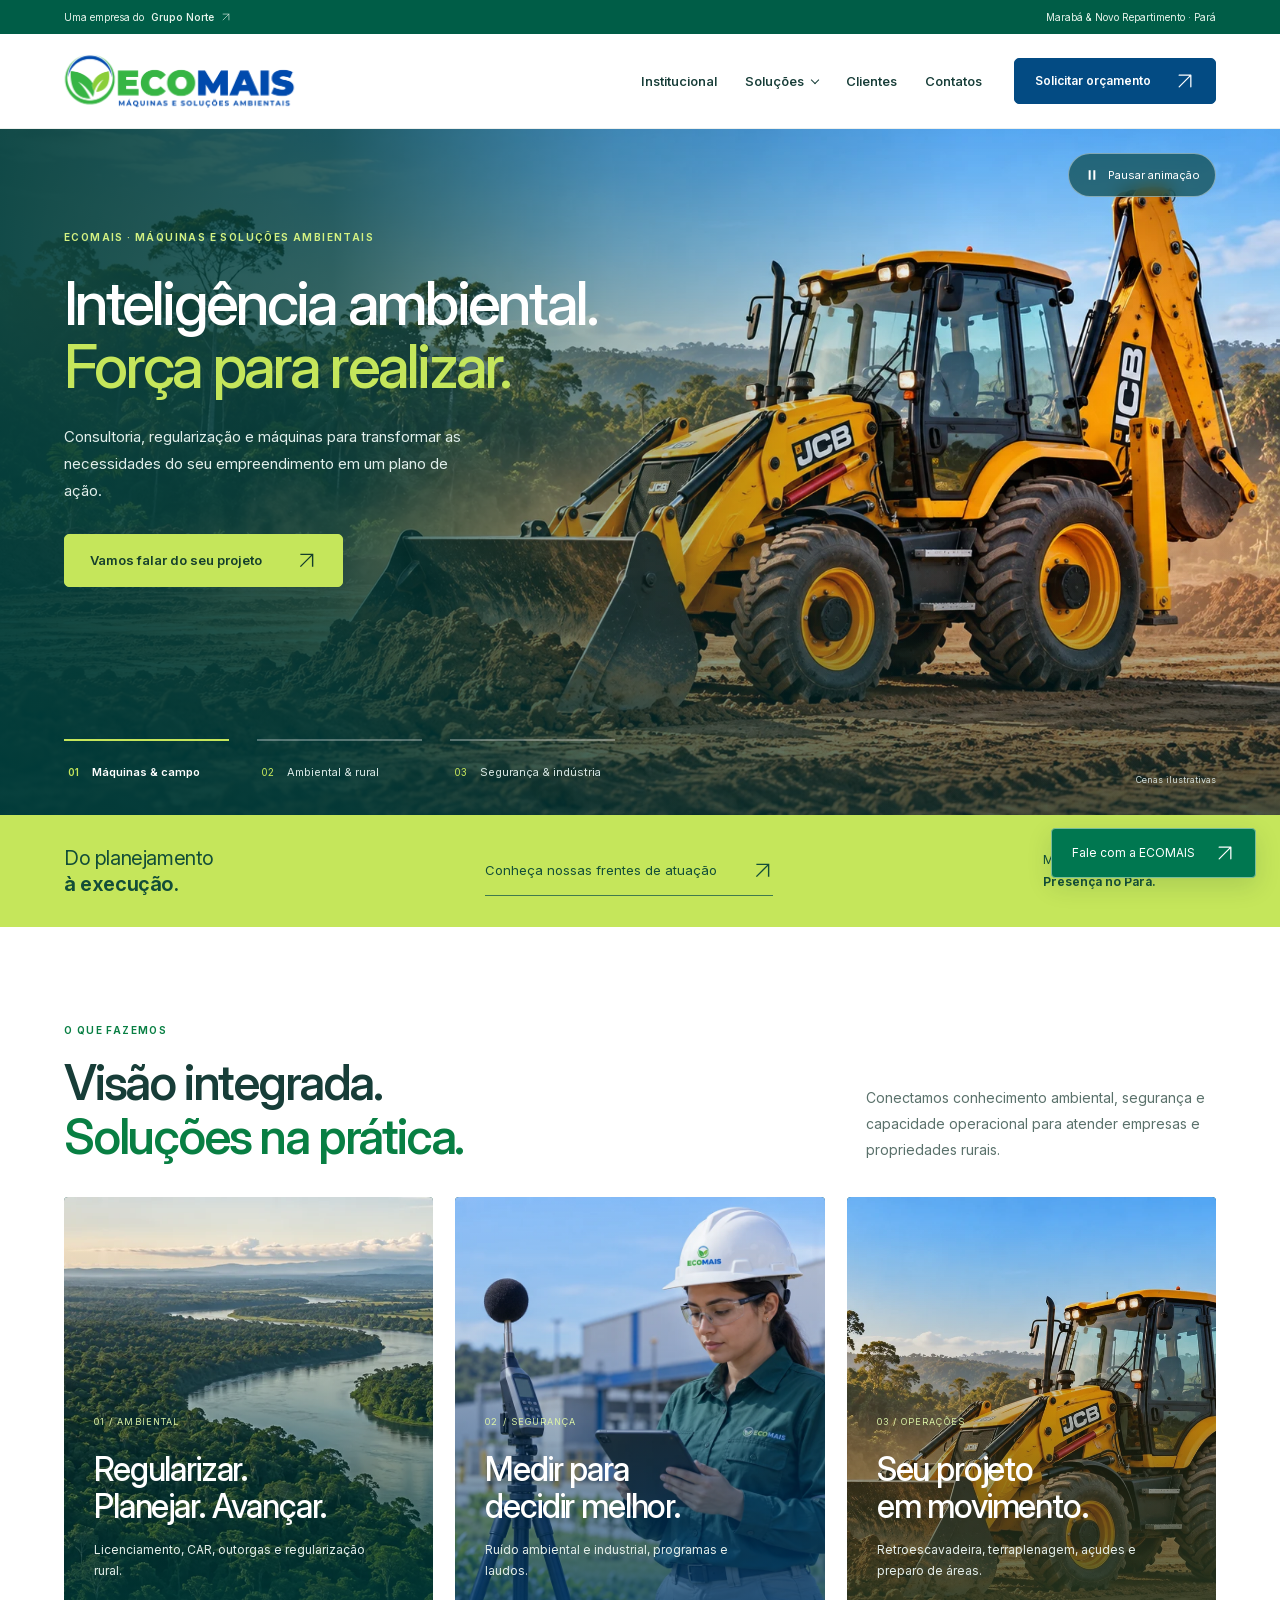
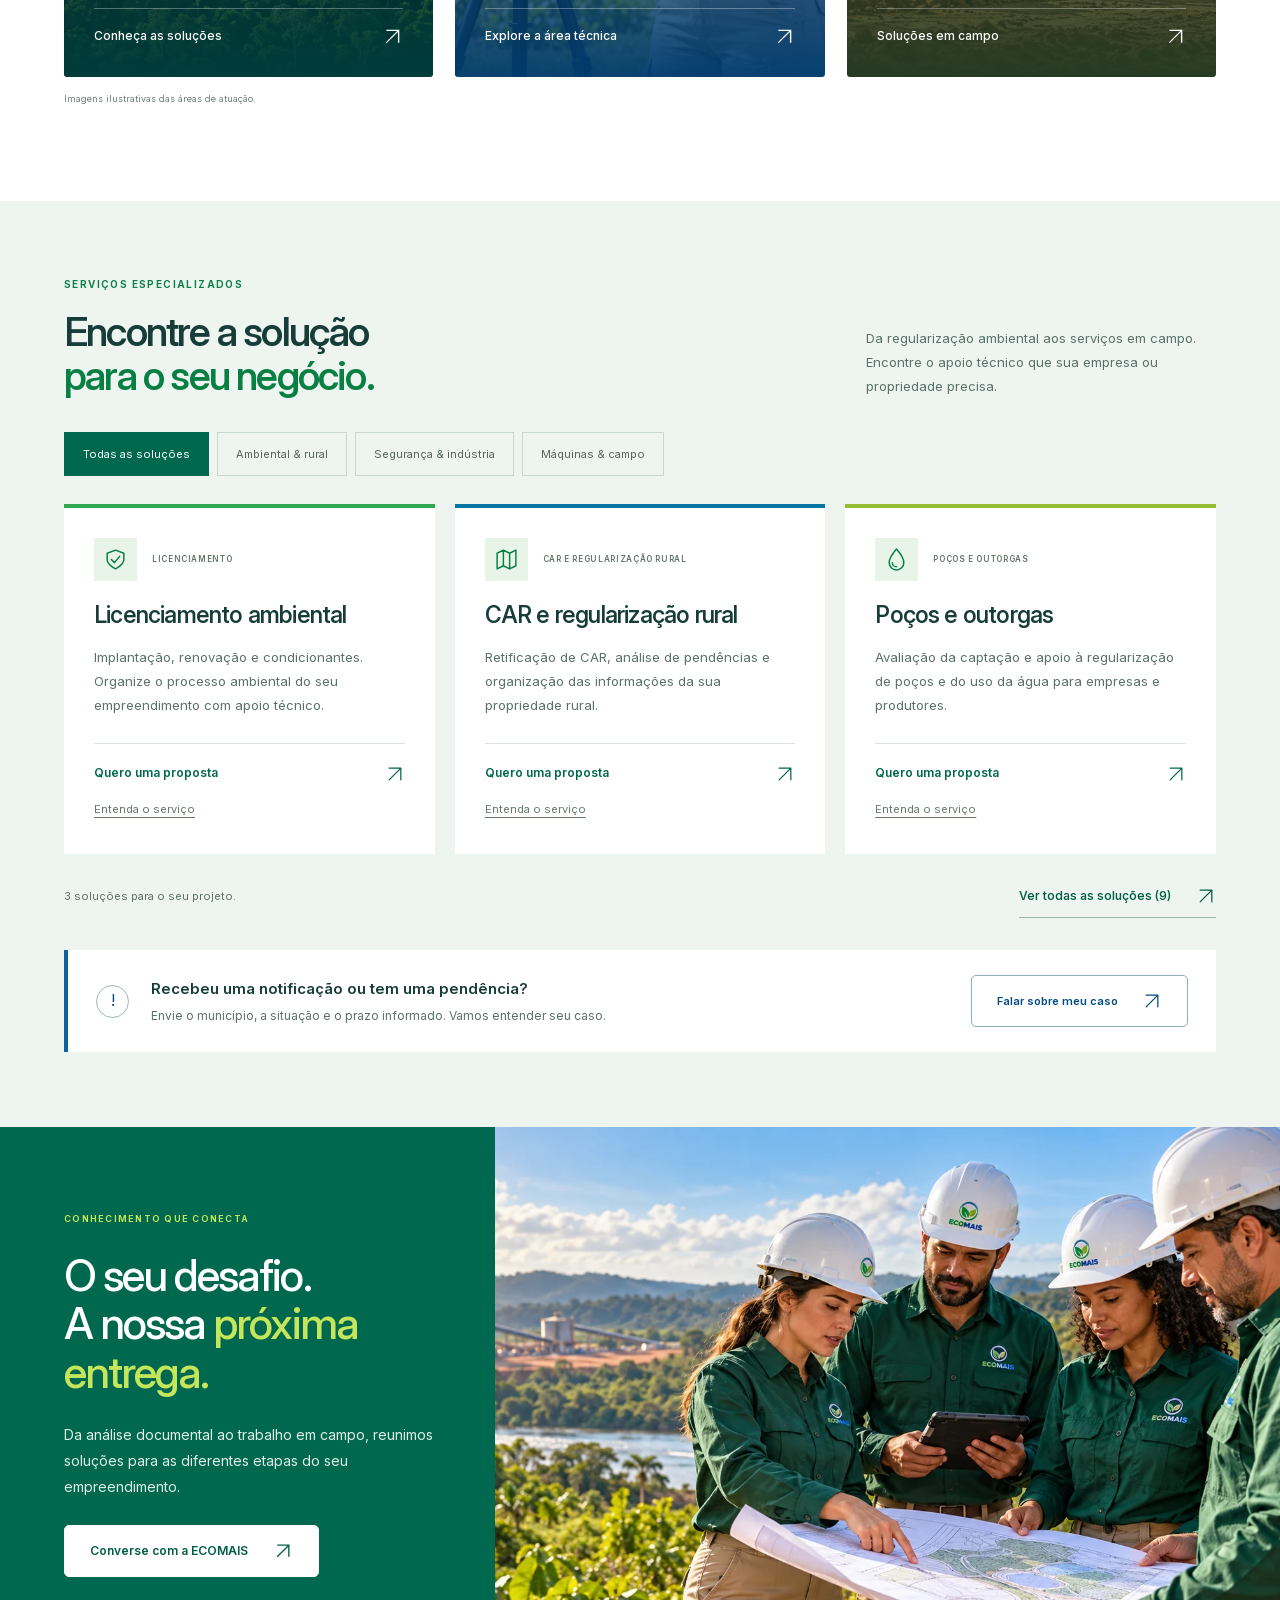
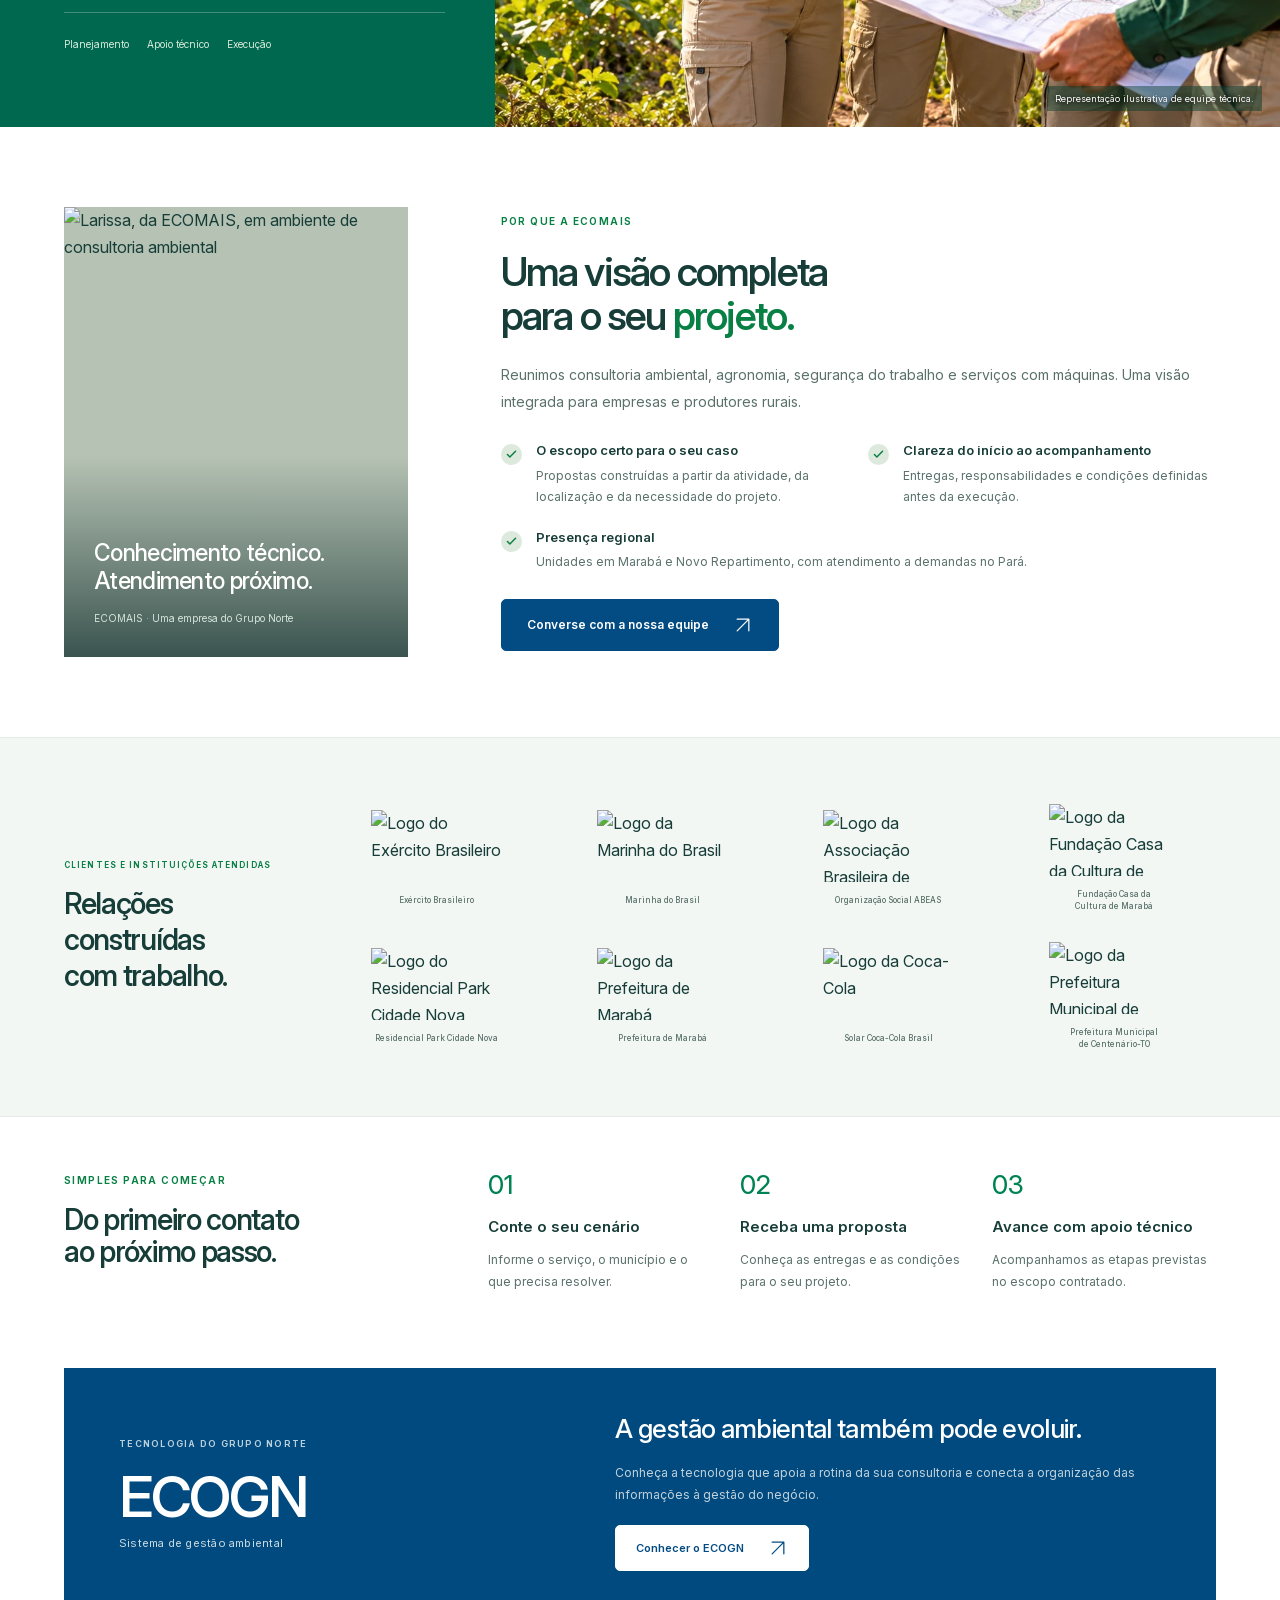
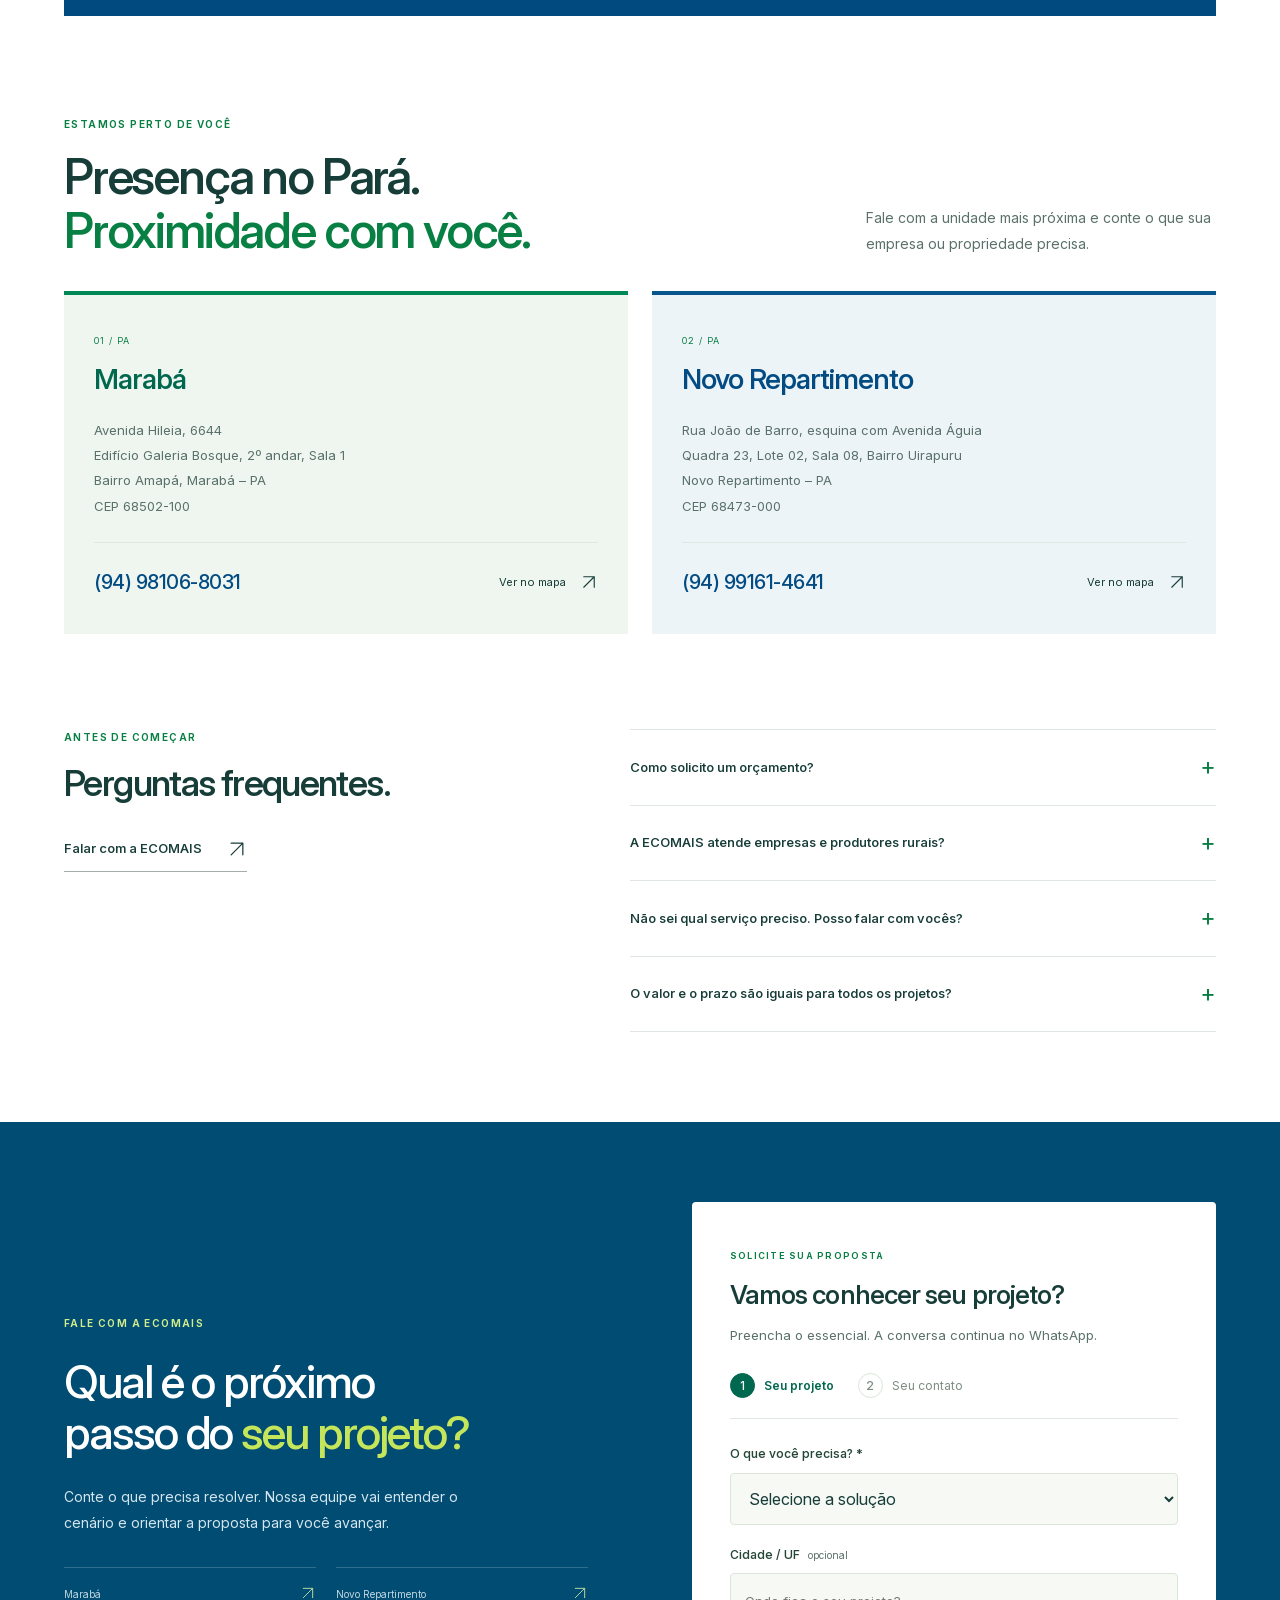
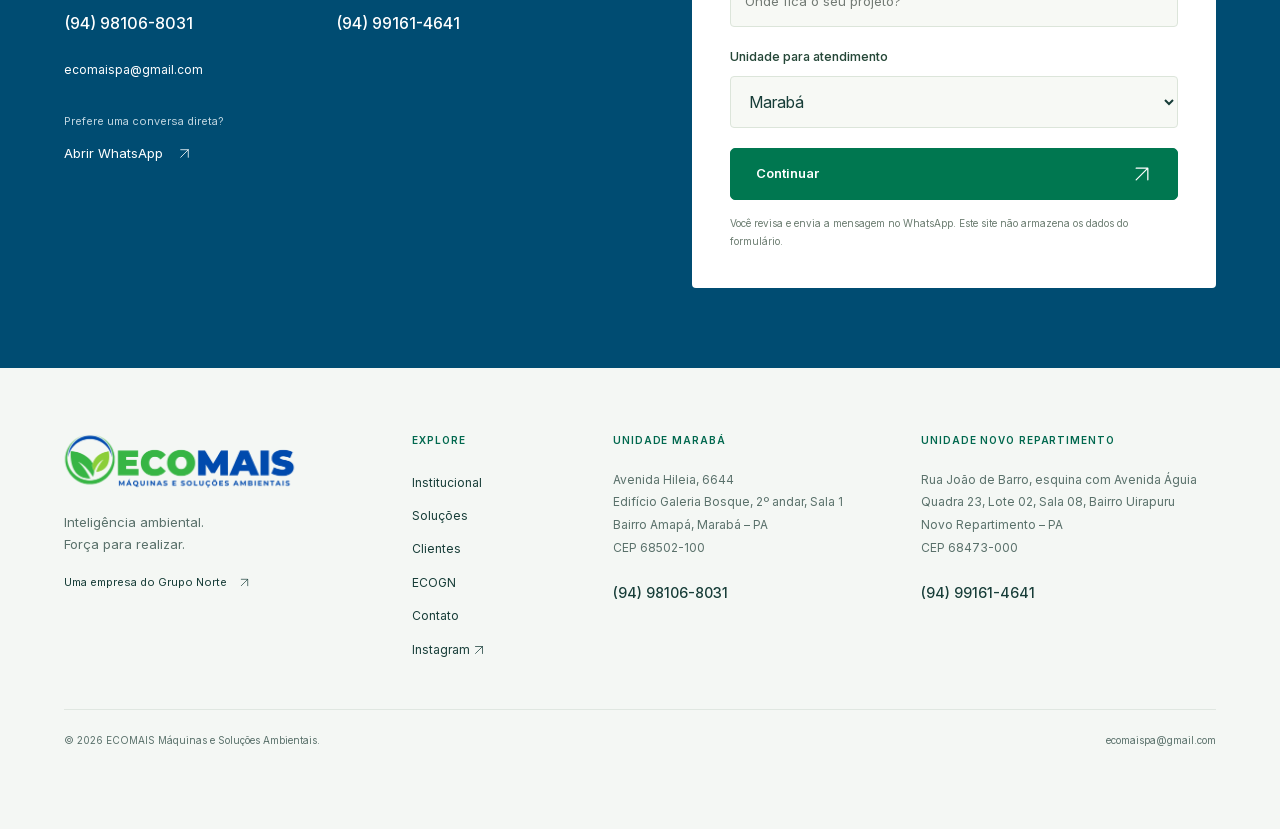
==== commit 3aaa5fad: "Add dedicated contact hub with unit WhatsApp, maps and social links; preserve QR destination" ====
--- a/index.html
+++ b/index.html
@@ -12,12 +12,13 @@
 <link rel="apple-touch-icon" sizes="180x180" href="/apple-touch-icon.png?v=ecomais-20261007">
 <link rel="preload" as="image" href="/assets/jcb-3cx-plus-operacao.webp" type="image/webp"><link rel="preload" href="/assets/fonts/inter-latin.woff2" as="font" type="font/woff2" crossorigin>
 <link rel="stylesheet" href="/style.css?v=operacoes-20261021"><link rel="stylesheet" href="/presentation.css?v=operacoes-20261021"><link rel="stylesheet" href="/operations.css?v=carousel-20261021"><script src="/app.js?v=operacoes-20261021" defer></script><script src="/operations.js?v=carousel-20261021" defer></script><noscript><style>.menu-toggle{display:none}@media(max-width:900px){.header{position:static}.mobile-nav[hidden]{display:flex!important;position:static;max-height:none}}</style></noscript>
+<script>if(location.hash==="#unidades")location.replace("/contatos/");</script>
 </head>
 
 <body class="home-page">
 <a href="#conteudo" class="skip-link">Pular para o conteúdo</a>
 <div class="group-bar"><div class="container"><a class="group-link" href="https://www.gruponortebr.com/" target="_blank" rel="noopener noreferrer">Uma empresa do <strong>Grupo Norte</strong> <span class="icon-arrow" aria-hidden="true"><svg viewBox="0 0 24 24" width="24" height="24" fill="none" stroke="currentColor" stroke-width="1.5" stroke-linecap="round" stroke-linejoin="round" focusable="false"><path d="M5 19 19 5M5 5h14v14"></path></svg></span></a><span>Marabá & Novo Repartimento · Pará</span></div></div>
-<header class="header"><div class="container header-inner"><a href="/#inicio" class="brand" aria-label="ECOMAIS — início"><svg viewBox="66 154 1869 444" role="img" aria-label="ECOMAIS Máquinas e Soluções Ambientais"><image href="/assets/logo-ecomais-transparente.png" width="2048" height="758"></image></svg></a><nav class="desktop-nav" aria-label="Navegação principal"><a href="/#ecomais">Institucional</a><details class="nav-services"><summary>Soluções</summary><div class="nav-services-list"><a href="/#solucoes">Todas as soluções</a><a href="/licenciamento-ambiental-para/">Licenciamento ambiental</a><a href="/retificacao-car-para/">CAR e regularização rural</a><a href="/outorga-pocos-para/">Poços e outorgas</a></div></details><a href="/#clientes">Clientes</a><a href="/#unidades">Unidades</a></nav><a class="button small header-cta" href="/#orcamento">Solicitar orçamento <span class="icon-arrow" aria-hidden="true"><svg viewBox="0 0 24 24" width="24" height="24" fill="none" stroke="currentColor" stroke-width="1.5" stroke-linecap="round" stroke-linejoin="round" focusable="false"><path d="M5 19 19 5M5 5h14v14"></path></svg></span></a><button type="button" class="menu-toggle" aria-expanded="false" aria-controls="mobile-nav" aria-label="Abrir menu"><span></span><span></span></button></div><nav id="mobile-nav" class="mobile-nav" aria-label="Navegação pelo celular" hidden><a href="/#ecomais">Institucional</a><a href="/#solucoes">Todas as soluções</a><a href="/licenciamento-ambiental-para/">Licenciamento ambiental</a><a href="/retificacao-car-para/">CAR e regularização rural</a><a href="/outorga-pocos-para/">Poços e outorgas</a><a href="/#clientes">Clientes</a><a href="/#unidades">Nossas unidades</a><a href="/#orcamento">Fale com a ECOMAIS</a></nav></header>
+<header class="header"><div class="container header-inner"><a href="/#inicio" class="brand" aria-label="ECOMAIS — início"><svg viewBox="66 154 1869 444" role="img" aria-label="ECOMAIS Máquinas e Soluções Ambientais"><image href="/assets/logo-ecomais-transparente.png" width="2048" height="758"></image></svg></a><nav class="desktop-nav" aria-label="Navegação principal"><a href="/#ecomais">Institucional</a><details class="nav-services"><summary>Soluções</summary><div class="nav-services-list"><a href="/#solucoes">Todas as soluções</a><a href="/licenciamento-ambiental-para/">Licenciamento ambiental</a><a href="/retificacao-car-para/">CAR e regularização rural</a><a href="/outorga-pocos-para/">Poços e outorgas</a></div></details><a href="/#clientes">Clientes</a><a href="/contatos/">Contatos</a></nav><a class="button small header-cta" href="/#orcamento">Solicitar orçamento <span class="icon-arrow" aria-hidden="true"><svg viewBox="0 0 24 24" width="24" height="24" fill="none" stroke="currentColor" stroke-width="1.5" stroke-linecap="round" stroke-linejoin="round" focusable="false"><path d="M5 19 19 5M5 5h14v14"></path></svg></span></a><button type="button" class="menu-toggle" aria-expanded="false" aria-controls="mobile-nav" aria-label="Abrir menu"><span></span><span></span></button></div><nav id="mobile-nav" class="mobile-nav" aria-label="Navegação pelo celular" hidden><a href="/#ecomais">Institucional</a><a href="/#solucoes">Todas as soluções</a><a href="/licenciamento-ambiental-para/">Licenciamento ambiental</a><a href="/retificacao-car-para/">CAR e regularização rural</a><a href="/outorga-pocos-para/">Poços e outorgas</a><a href="/#clientes">Clientes</a><a href="/contatos/">Contatos e unidades</a><a href="/#orcamento">Fale com a ECOMAIS</a></nav></header>
 <main id="conteudo" tabindex="-1">
 <section class="operation-hero" id="inicio" aria-labelledby="hero-title">
 <div class="operation-media">
@@ -62,7 +63,7 @@
 <fieldset data-form-step="1"><legend class="sr-only">Seu projeto</legend><div class="field"><label for="service">O que você precisa? <span aria-hidden="true">*</span></label><select id="service" name="service" required><option value="" disabled selected>Selecione a solução</option><option value="Gestão e licenciamento ambiental">Licenciamento ambiental</option><option value="Regularização rural">CAR e regularização rural</option><option value="Recursos hídricos e poços">Poços e outorgas</option><option value="Embargos ambientais">Embargos ambientais</option><option value="Regularização agronômica">Regularização agronômica</option><option value="Pecuária e confinamentos">Pecuária e confinamentos</option><option value="Segurança do trabalho">Segurança do trabalho</option><option value="Medição de ruído industrial com sonômetro">Medição de ruído industrial</option><option value="Máquinas e serviços em campo">Máquinas e serviços em campo</option><option value="Preciso de orientação">Preciso de orientação</option></select></div><div class="field"><label for="city">Cidade / UF <span class="optional">opcional</span></label><input id="city" name="city" autocomplete="address-level2" placeholder="Onde fica o seu projeto?" maxlength="100"></div><div class="field"><label for="unit">Unidade para atendimento</label><select id="unit" name="unit"><option value="maraba">Marabá</option><option value="novo-repartimento">Novo Repartimento</option></select></div><button type="button" class="button form-next" id="form-next" hidden>Continuar <span class="icon-arrow" aria-hidden="true"><svg viewBox="0 0 24 24" width="24" height="24" fill="none" stroke="currentColor" stroke-width="1.5" stroke-linecap="round" stroke-linejoin="round" focusable="false"><path d="M5 19 19 5M5 5h14v14"></path></svg></span></button></fieldset>
 <fieldset data-form-step="2"><legend class="sr-only">Seu contato</legend><div class="selected-service" id="selected-service" hidden></div><div class="field"><label for="name">Seu nome <span class="optional">opcional</span></label><input id="name" name="name" autocomplete="name" placeholder="Como podemos chamar você?" maxlength="100"></div><div class="field"><label for="message">O que você precisa resolver? <span class="optional">opcional</span></label><textarea id="message" name="message" rows="3" placeholder="Conte sua necessidade. Se houver um prazo, informe aqui." maxlength="1500"></textarea></div><button class="button form-submit" type="submit">Preparar mensagem no WhatsApp <span class="icon-arrow" aria-hidden="true"><svg viewBox="0 0 24 24" width="24" height="24" fill="none" stroke="currentColor" stroke-width="1.5" stroke-linecap="round" stroke-linejoin="round" focusable="false"><path d="M5 19 19 5M5 5h14v14"></path></svg></span></button><button class="form-back" id="form-back" type="button" hidden>Voltar ao projeto</button></fieldset><p class="form-note">Você revisa e envia a mensagem no WhatsApp. Este site não armazena os dados do formulário.</p><div id="email-fallback" hidden><p role="status">Sua mensagem está pronta. Se o WhatsApp não abriu, use o botão abaixo ou copie o texto.</p><a class="button outline" id="retry-whatsapp" href="https://wa.me/5594981068031" target="_blank" rel="noopener noreferrer">Abrir WhatsApp</a><button type="button" class="copy-button" id="copy-request">Copiar mensagem</button><textarea id="request-preview" aria-label="Mensagem pronta para copiar" readonly rows="6"></textarea><span id="copy-status" role="status"></span></div><noscript><style>#quote-form fieldset{display:none}</style><p class="form-note">Para solicitar sua proposta, <a href="https://wa.me/5594981068031?text=Ol%C3%A1%2C%20ECOMAIS%21%20Quero%20solicitar%20um%20or%C3%A7amento%20para%20meu%20projeto.%20Munic%C3%ADpio%3A%20__.%20Minha%20necessidade%3A%20__.">converse diretamente pelo WhatsApp</a>.</p></noscript></form></div></section>
 </main>
-<footer><div class="container footer-top"><div class="footer-about"><a href="/#inicio" class="brand footer-brand" aria-label="ECOMAIS — início"><svg viewBox="66 154 1869 444" role="img" aria-label="ECOMAIS Máquinas e Soluções Ambientais"><image href="/assets/logo-ecomais-transparente.png" width="2048" height="758"></image></svg></a><p>Inteligência ambiental.<br>Força para realizar.</p><a class="footer-group" href="https://www.gruponortebr.com/" target="_blank" rel="noopener noreferrer">Uma empresa do Grupo Norte <span class="icon-arrow" aria-hidden="true"><svg viewBox="0 0 24 24" width="24" height="24" fill="none" stroke="currentColor" stroke-width="1.5" stroke-linecap="round" stroke-linejoin="round" focusable="false"><path d="M5 19 19 5M5 5h14v14"></path></svg></span></a></div><div class="footer-column"><h3>Explore</h3><a href="/#ecomais">Institucional</a><a href="/#solucoes">Soluções</a><a href="/#clientes">Clientes</a><a href="/#ecogn">ECOGN</a><a href="/#orcamento">Contato</a><a href="https://www.instagram.com/ecomaispa/" target="_blank" rel="noopener noreferrer">Instagram <span class="icon-arrow" aria-hidden="true"><svg viewBox="0 0 24 24" width="24" height="24" fill="none" stroke="currentColor" stroke-width="1.5" stroke-linecap="round" stroke-linejoin="round" focusable="false"><path d="M5 19 19 5M5 5h14v14"></path></svg></span></a></div><div class="footer-column"><h3>Unidade Marabá</h3><address>Avenida Hileia, 6644<br>Edifício Galeria Bosque, 2º andar, Sala 1<br>Bairro Amapá, Marabá – PA<br>CEP 68502-100</address><a class="footer-phone" href="tel:+5594981068031">(94) 98106-8031</a></div><div class="footer-column"><h3>Unidade Novo Repartimento</h3><address>Rua João de Barro, esquina com Avenida Águia<br>Quadra 23, Lote 02, Sala 08, Bairro Uirapuru<br>Novo Repartimento – PA<br>CEP 68473-000</address><a class="footer-phone" href="tel:+5594991614641">(94) 99161-4641</a></div></div><div class="container footer-bottom"><span>© <span id="year">2026</span> ECOMAIS Máquinas e Soluções Ambientais.</span><a href="mailto:ecomaispa@gmail.com">ecomaispa@gmail.com</a></div></footer>
+<footer><div class="container footer-top"><div class="footer-about"><a href="/#inicio" class="brand footer-brand" aria-label="ECOMAIS — início"><svg viewBox="66 154 1869 444" role="img" aria-label="ECOMAIS Máquinas e Soluções Ambientais"><image href="/assets/logo-ecomais-transparente.png" width="2048" height="758"></image></svg></a><p>Inteligência ambiental.<br>Força para realizar.</p><a class="footer-group" href="https://www.gruponortebr.com/" target="_blank" rel="noopener noreferrer">Uma empresa do Grupo Norte <span class="icon-arrow" aria-hidden="true"><svg viewBox="0 0 24 24" width="24" height="24" fill="none" stroke="currentColor" stroke-width="1.5" stroke-linecap="round" stroke-linejoin="round" focusable="false"><path d="M5 19 19 5M5 5h14v14"></path></svg></span></a></div><div class="footer-column"><h3>Explore</h3><a href="/#ecomais">Institucional</a><a href="/#solucoes">Soluções</a><a href="/#clientes">Clientes</a><a href="/#ecogn">ECOGN</a><a href="/contatos/">Contato</a><a href="https://www.instagram.com/ecomaispa/" target="_blank" rel="noopener noreferrer">Instagram <span class="icon-arrow" aria-hidden="true"><svg viewBox="0 0 24 24" width="24" height="24" fill="none" stroke="currentColor" stroke-width="1.5" stroke-linecap="round" stroke-linejoin="round" focusable="false"><path d="M5 19 19 5M5 5h14v14"></path></svg></span></a></div><div class="footer-column"><h3>Unidade Marabá</h3><address>Avenida Hileia, 6644<br>Edifício Galeria Bosque, 2º andar, Sala 1<br>Bairro Amapá, Marabá – PA<br>CEP 68502-100</address><a class="footer-phone" href="tel:+5594981068031">(94) 98106-8031</a></div><div class="footer-column"><h3>Unidade Novo Repartimento</h3><address>Rua João de Barro, esquina com Avenida Águia<br>Quadra 23, Lote 02, Sala 08, Bairro Uirapuru<br>Novo Repartimento – PA<br>CEP 68473-000</address><a class="footer-phone" href="tel:+5594991614641">(94) 99161-4641</a></div></div><div class="container footer-bottom"><span>© <span id="year">2026</span> ECOMAIS Máquinas e Soluções Ambientais.</span><a href="mailto:ecomaispa@gmail.com">ecomaispa@gmail.com</a></div></footer>
 <div class="mobile-cta"><a href="#orcamento">Solicitar orçamento <span class="icon-arrow" aria-hidden="true"><svg viewBox="0 0 24 24" width="24" height="24" fill="none" stroke="currentColor" stroke-width="1.5" stroke-linecap="round" stroke-linejoin="round" focusable="false"><path d="M5 19 19 5M5 5h14v14"></path></svg></span></a><a href="https://wa.me/5594981068031?text=Ol%C3%A1%2C%20ECOMAIS%21%20Quero%20solicitar%20um%20or%C3%A7amento%20para%20meu%20projeto.%20Munic%C3%ADpio%3A%20__.%20Minha%20necessidade%3A%20__." target="_blank" rel="noopener noreferrer" aria-label="Conversar pelo WhatsApp"><svg viewBox="0 0 24 24" width="22" height="22" fill="none" stroke="currentColor" stroke-width="1.6" stroke-linecap="round" stroke-linejoin="round" aria-hidden="true"><path d="M21 11.5a9 9 0 0 1-13.5 7.8L3 21l1.7-4.5A9 9 0 1 1 21 11.5Z"/><path d="M8 7c0 5 4 9 9 9l1-3-3-1-1 2-4-4 2-1-1-3Z"/></svg></a></div>
 <a class="whatsapp-float" href="https://wa.me/5594981068031?text=Ol%C3%A1%2C%20ECOMAIS%21%20Quero%20solicitar%20um%20or%C3%A7amento%20para%20meu%20projeto.%20Munic%C3%ADpio%3A%20__.%20Minha%20necessidade%3A%20__." target="_blank" rel="noopener noreferrer">Fale com a ECOMAIS <span class="icon-arrow" aria-hidden="true"><svg viewBox="0 0 24 24" width="24" height="24" fill="none" stroke="currentColor" stroke-width="1.5" stroke-linecap="round" stroke-linejoin="round" focusable="false"><path d="M5 19 19 5M5 5h14v14"></path></svg></span></a>
 </body></html>
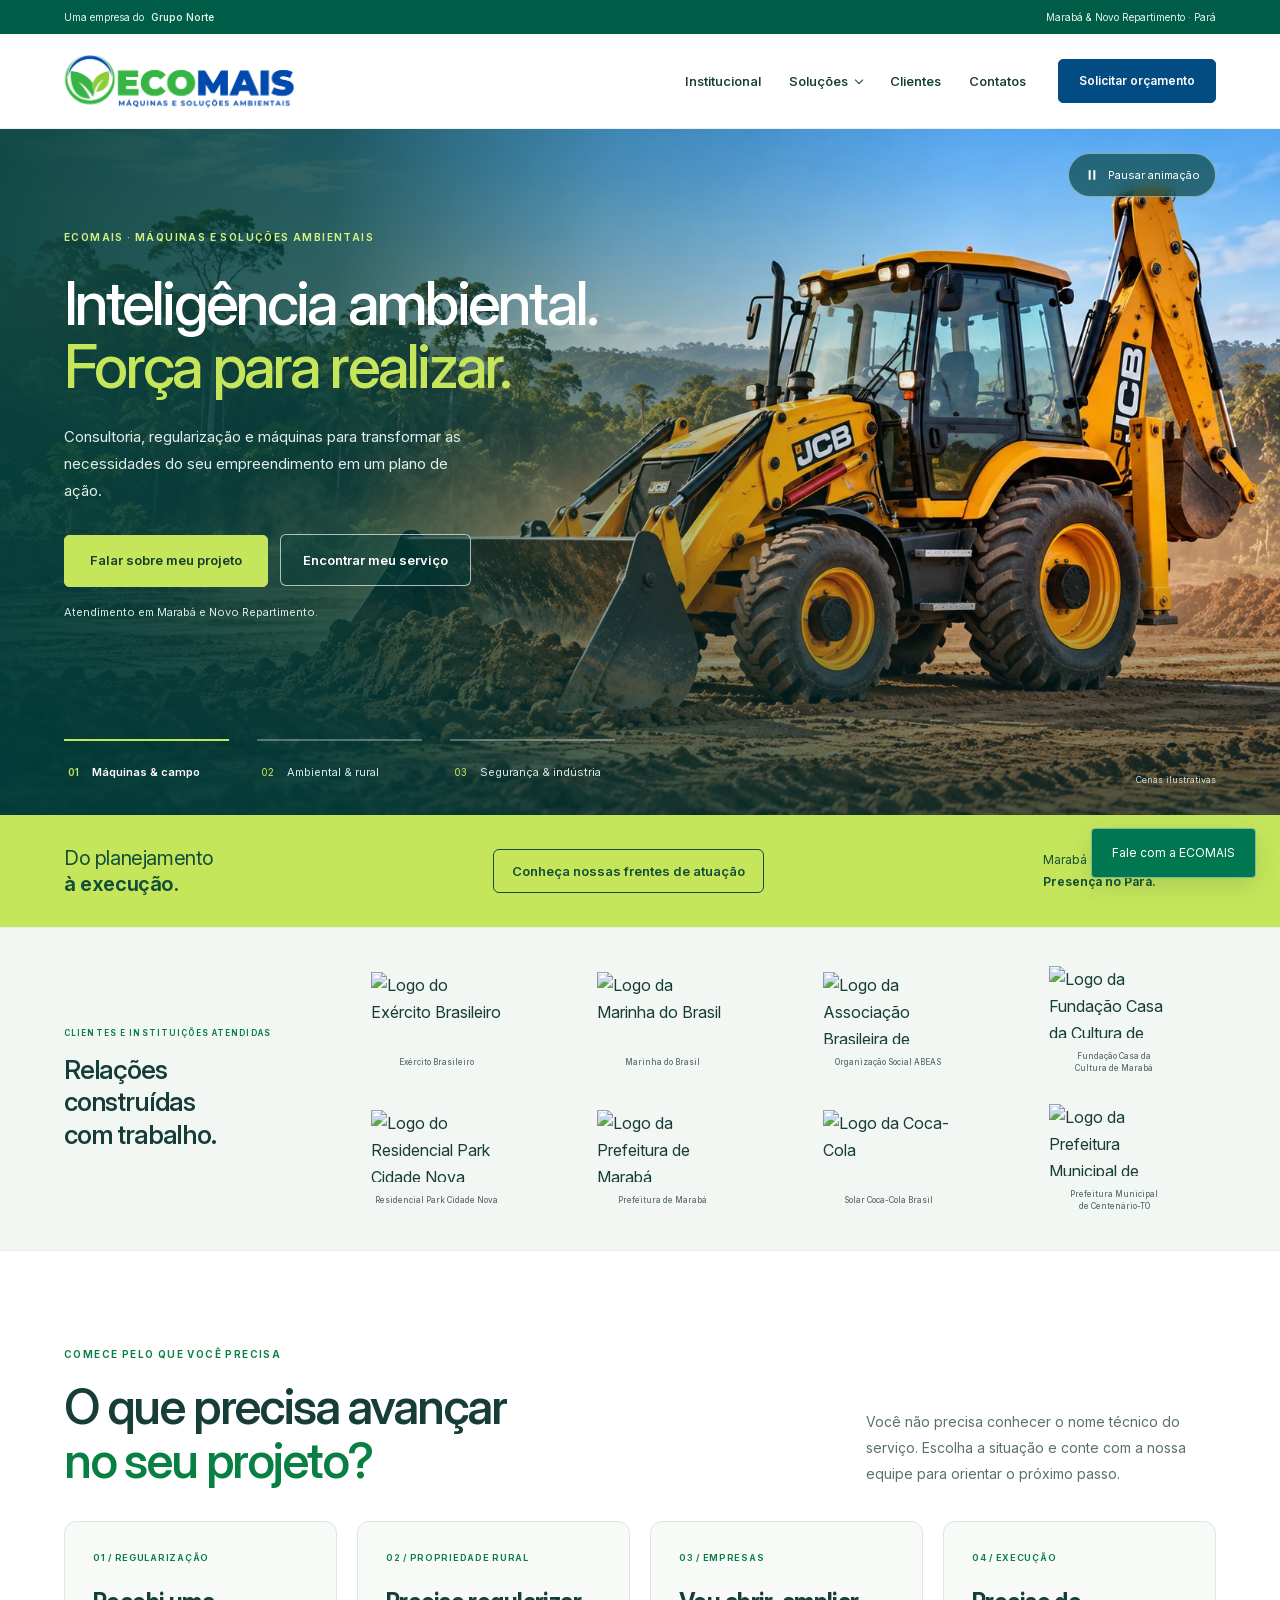
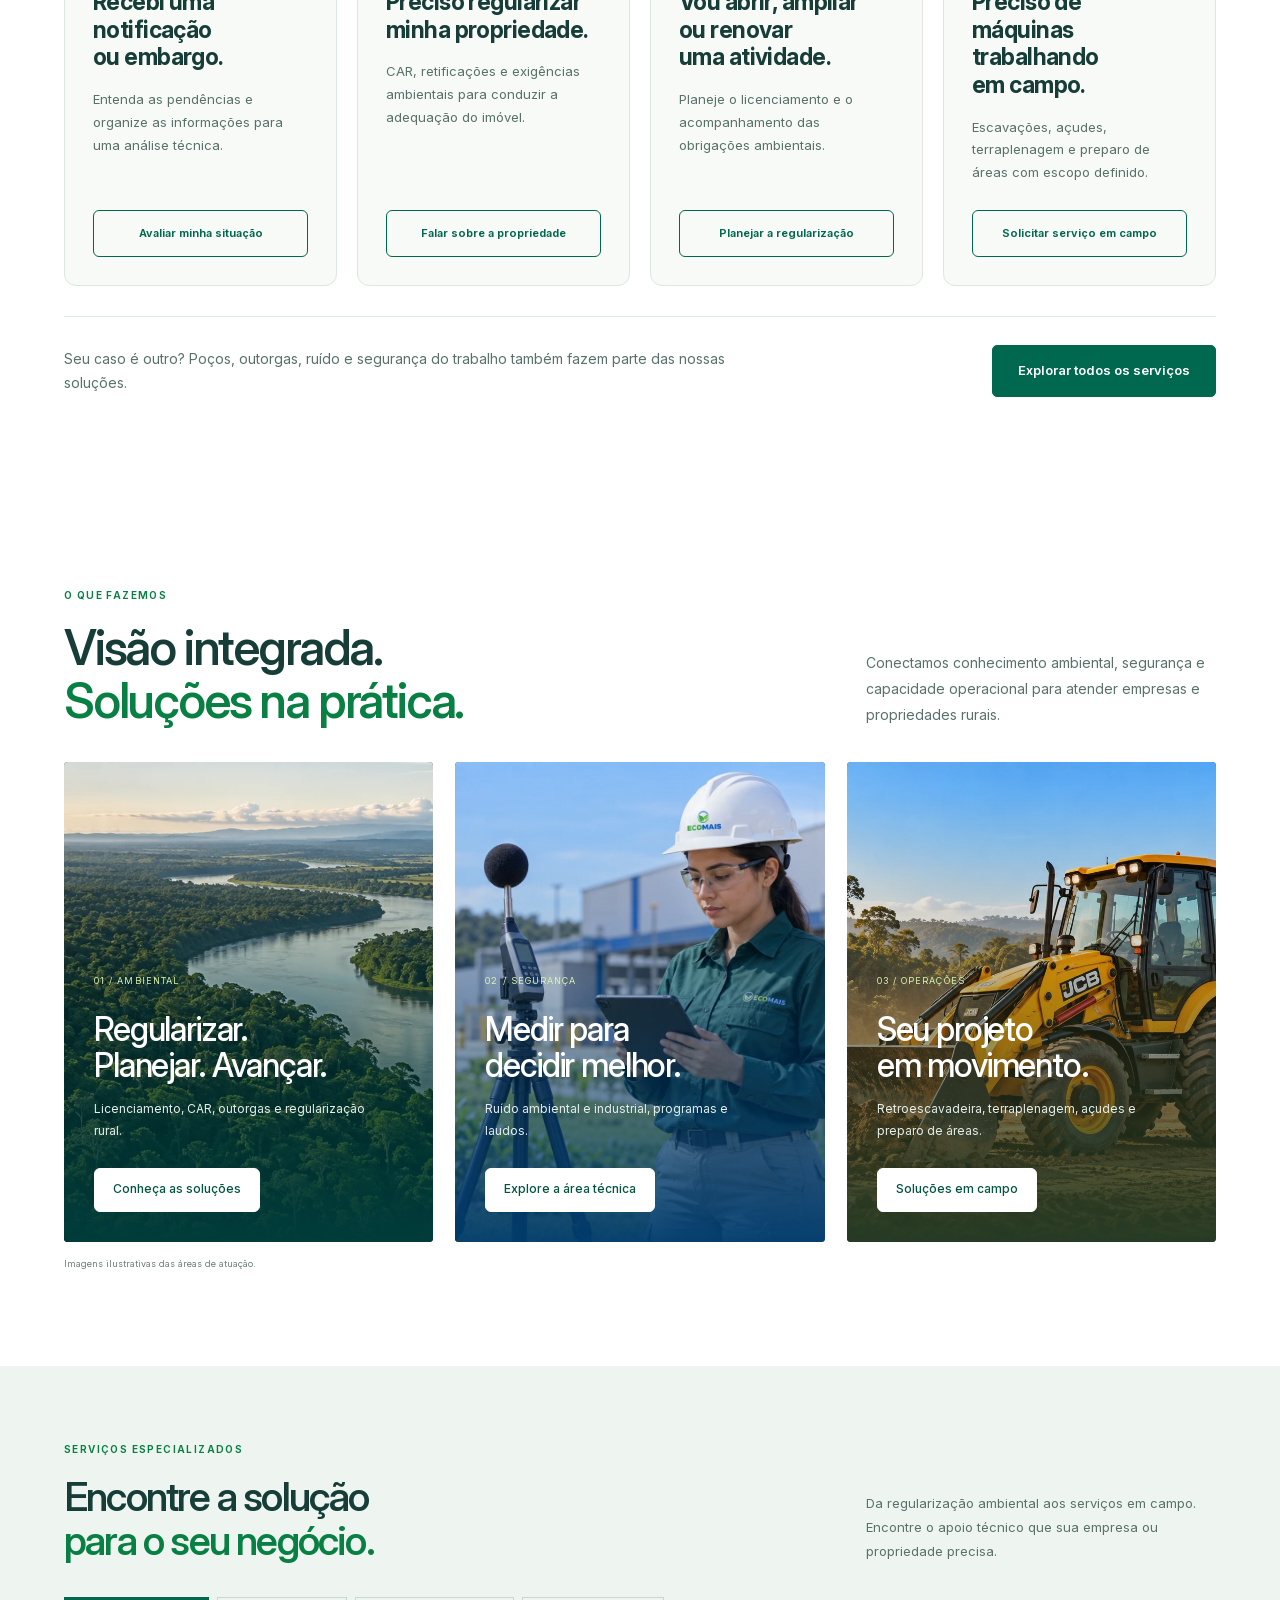
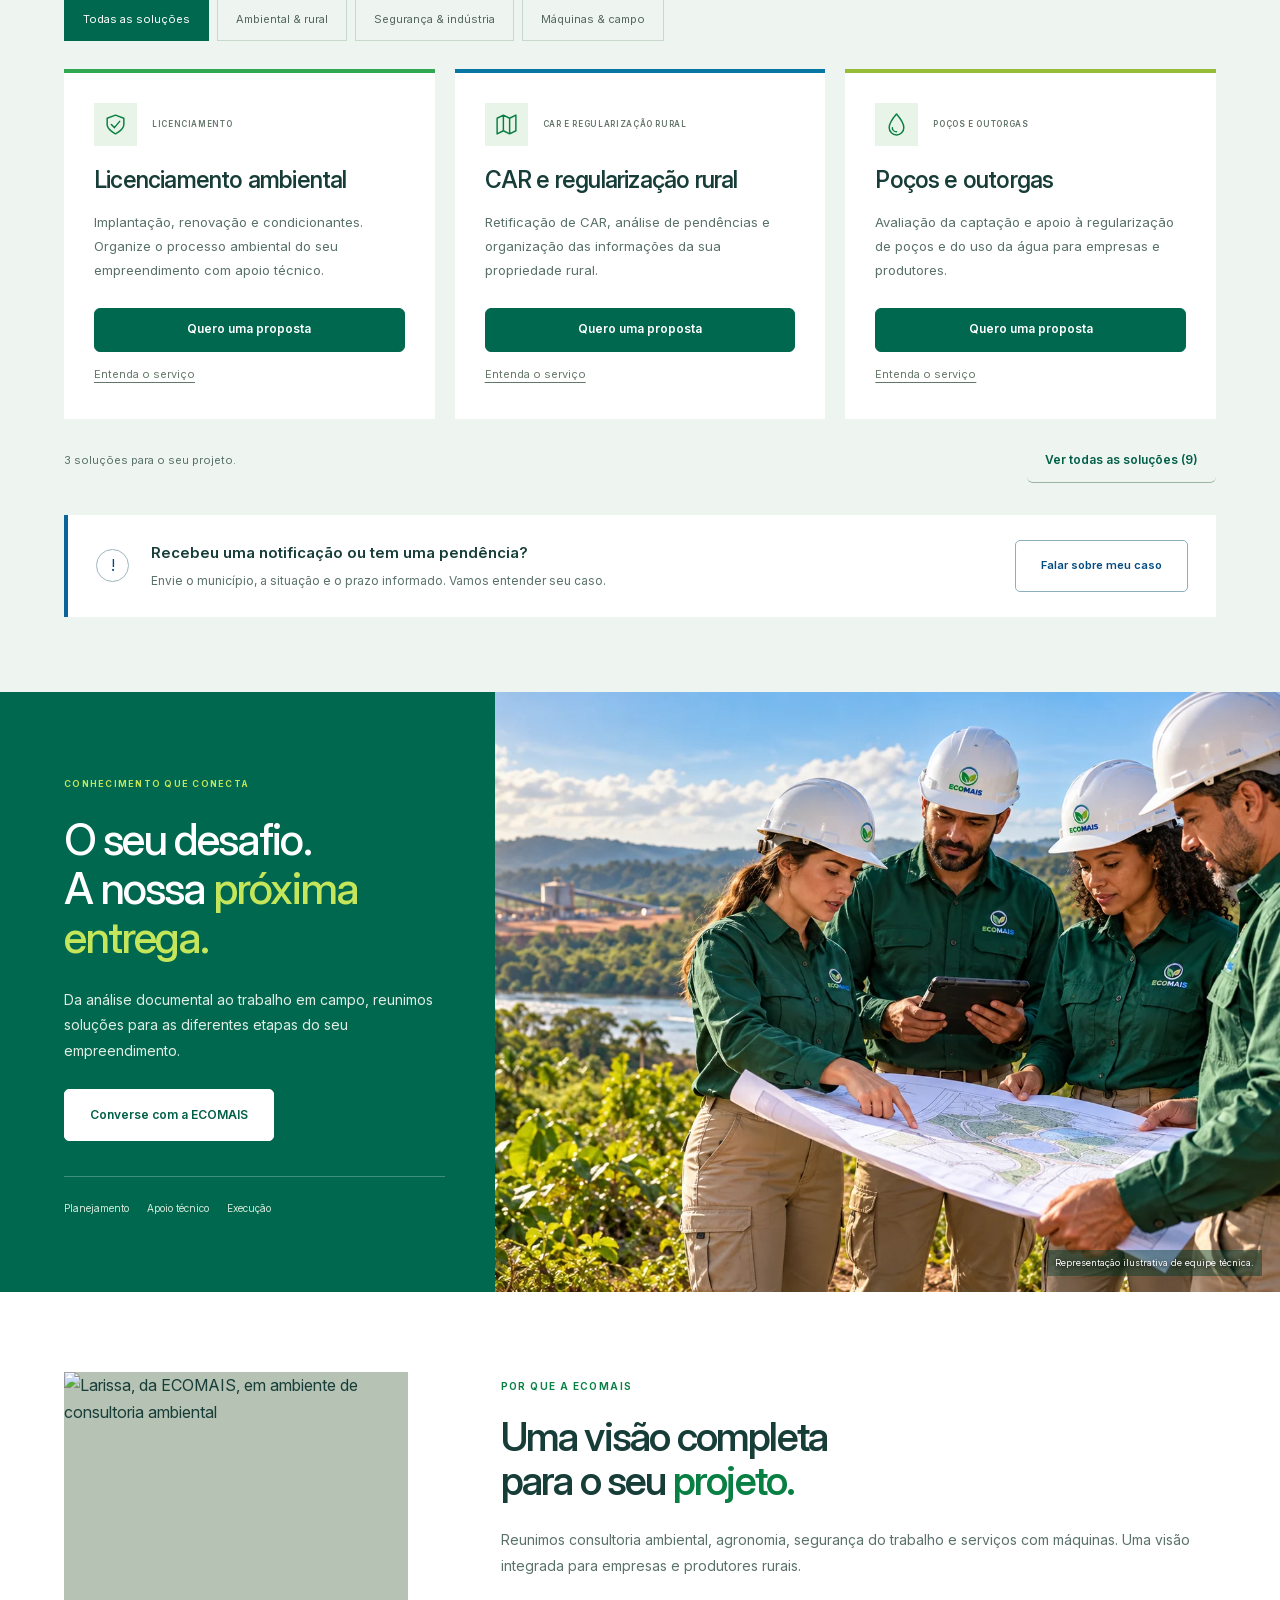
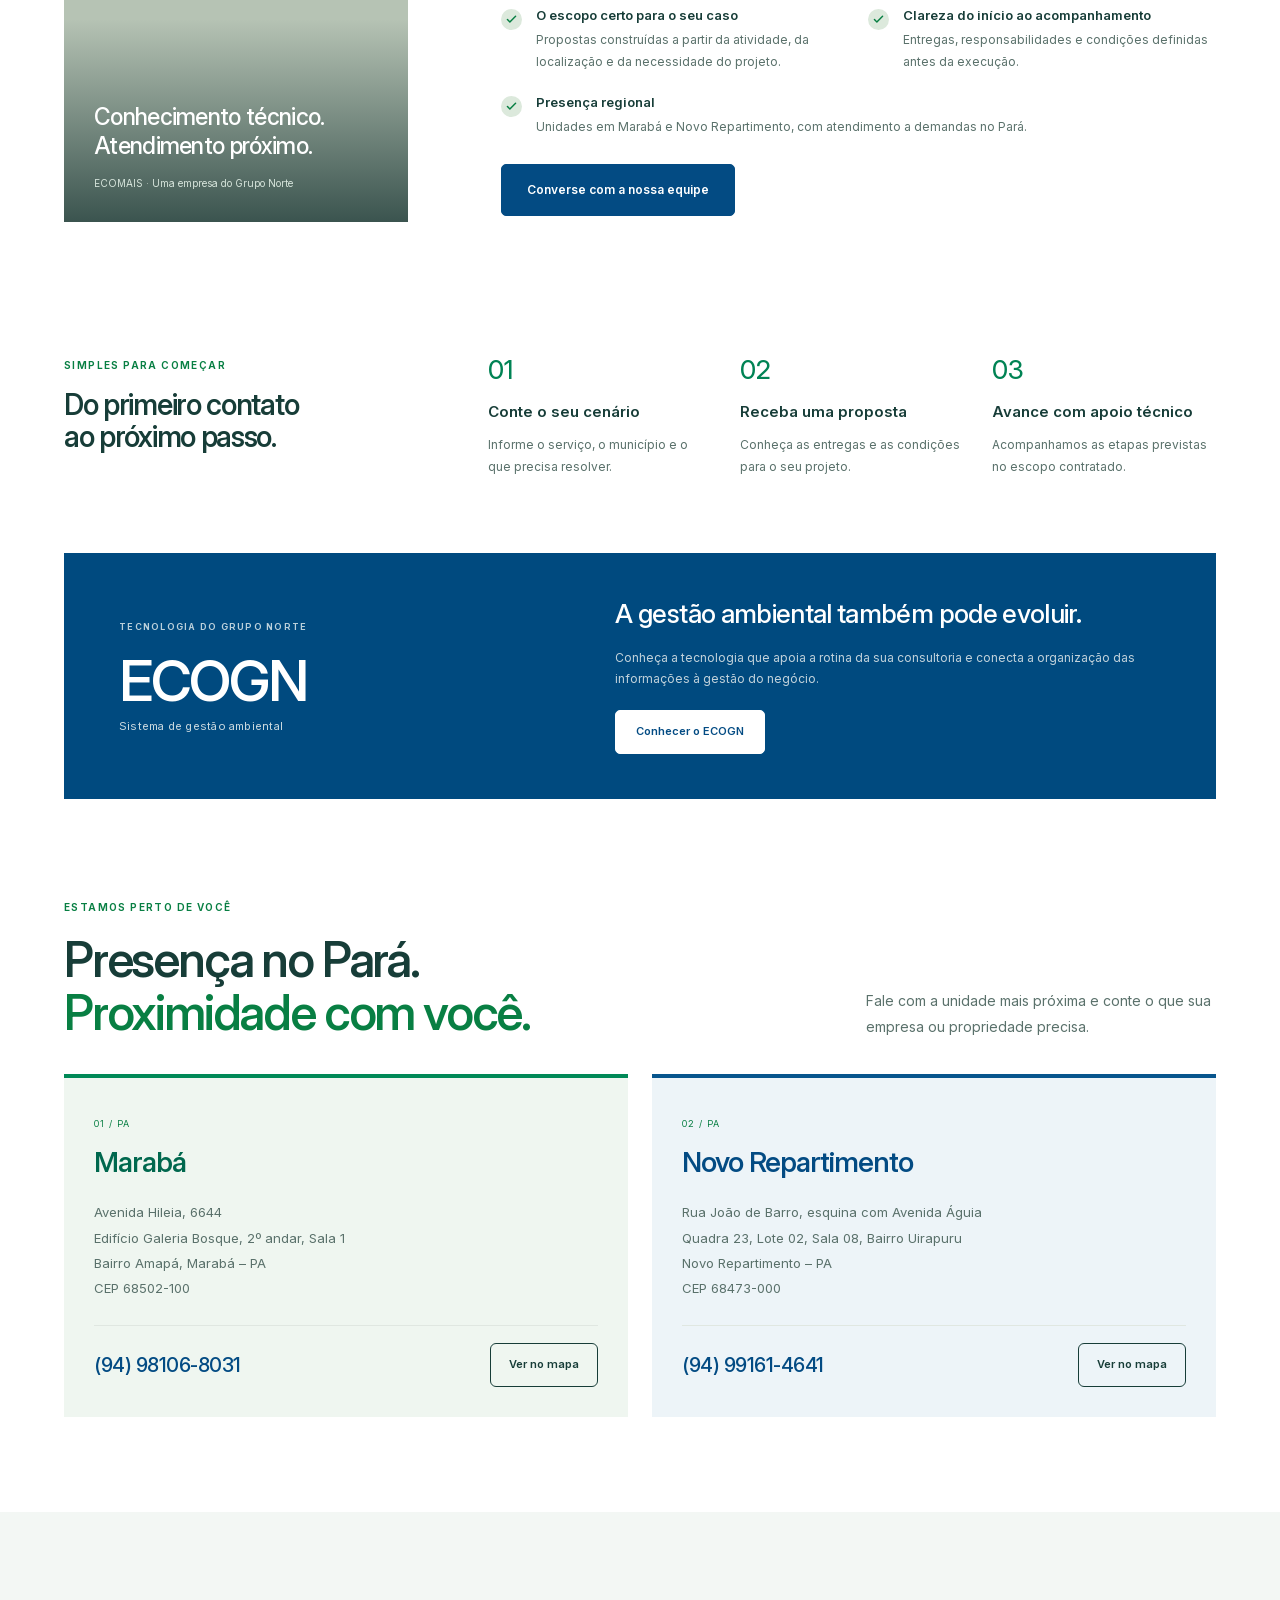
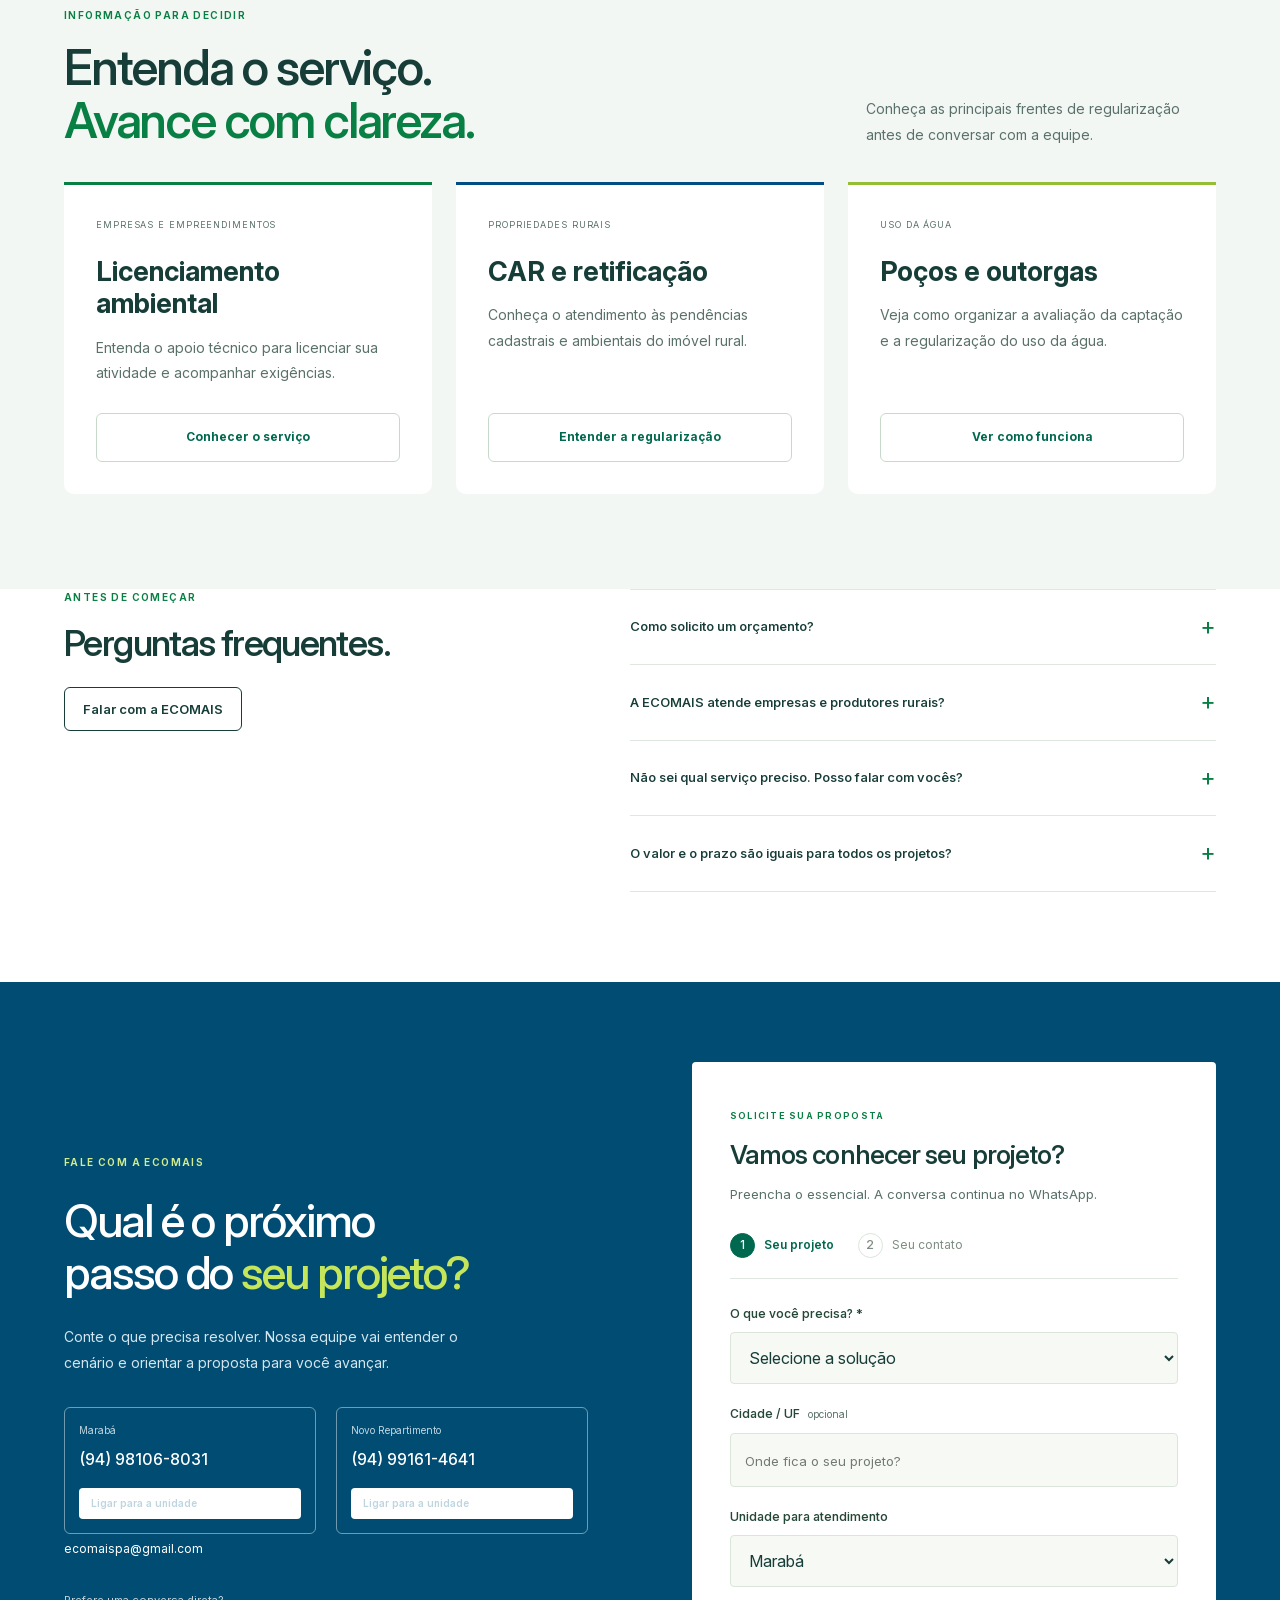
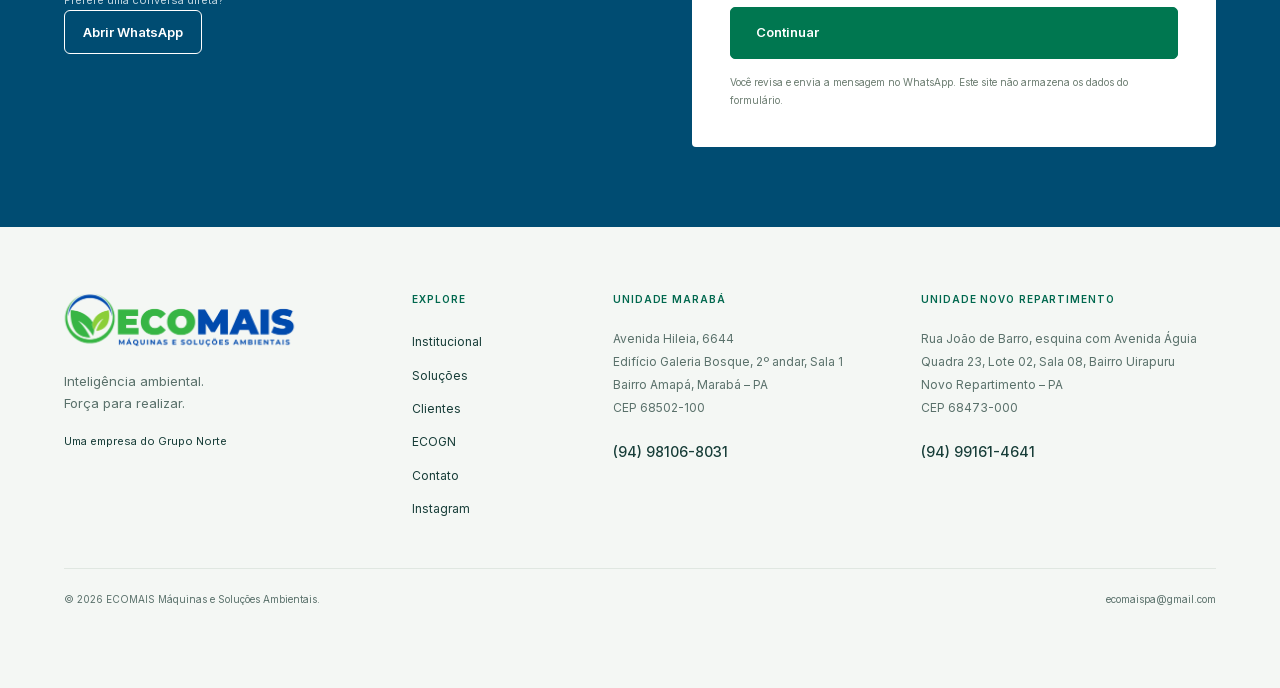
==== commit 2bd62b1a: "Expand ECOMAIS portfolio with six service pages for approval" ====
--- a/index.html
+++ b/index.html
@@ -5,20 +5,41 @@
 <meta name="description" content="Consultoria ambiental, regularização rural, segurança do trabalho e máquinas. Unidades em Marabá e Novo Repartimento, com atendimento no Pará.">
 <meta name="robots" content="index,follow,max-image-preview:large,max-snippet:-1,max-video-preview:-1"><link rel="canonical" href="https://ecomaispa.com/">
 <meta property="og:title" content="ECOMAIS | Consultoria Ambiental, Rural e Empresarial"><meta property="og:description" content="Consultoria ambiental, regularização rural, segurança do trabalho e máquinas. Unidades em Marabá e Novo Repartimento, com atendimento no Pará."><meta property="og:type" content="website"><meta property="og:locale" content="pt_BR"><meta property="og:url" content="https://ecomaispa.com/">
-<script type="application/ld+json">{"@context":"https://schema.org","@graph":[{"@type":["ProfessionalService","Organization"],"@id":"https://ecomaispa.com/#empresa","name":"ECOMAIS Máquinas e Soluções Ambientais","alternateName":"ECOMAIS","url":"https://ecomaispa.com/","logo":"https://ecomaispa.com/assets/logo-ecomais-transparente.png","telephone":"+55 94 98106-8031","email":"ecomaispa@gmail.com","address":{"@type":"PostalAddress","addressLocality":"Marabá","addressRegion":"PA","addressCountry":"BR","streetAddress":"Avenida Hileia, 6644, Edifício Galeria Bosque, 2º andar, Sala 1, Bairro Amapá","postalCode":"68502-100"},"areaServed":[{"@type":"City","name":"Marabá"},{"@type":"State","name":"Pará"},{"@type":"City","name":"Novo Repartimento"}],"sameAs":["https://www.instagram.com/ecomaispa/"],"knowsAbout":["Gestão e licenciamento ambiental","Regularização rural","Embargos ambientais","Recursos hídricos e poços","Regularização agronômica","Pecuária e confinamentos","Segurança do trabalho","Medição de ruído industrial com sonômetro","Máquinas e serviços em campo"],"hasOfferCatalog":{"@type":"OfferCatalog","name":"Serviços da ECOMAIS","itemListElement":[{"@type":"Offer","itemOffered":{"@type":"Service","name":"Licenciamento ambiental no Pará","url":"https://ecomaispa.com/licenciamento-ambiental-para/","@id":"https://ecomaispa.com/licenciamento-ambiental-para/#servico"}},{"@type":"Offer","itemOffered":{"@type":"Service","name":"Retificação de CAR no Pará","url":"https://ecomaispa.com/retificacao-car-para/","@id":"https://ecomaispa.com/retificacao-car-para/#servico"}},{"@type":"Offer","itemOffered":{"@type":"Service","name":"Embargos ambientais","url":"https://ecomaispa.com/#servico-6"}},{"@type":"Offer","itemOffered":{"@type":"Service","name":"Outorga e regularização de poços no Pará","url":"https://ecomaispa.com/outorga-pocos-para/","@id":"https://ecomaispa.com/outorga-pocos-para/#servico"}},{"@type":"Offer","itemOffered":{"@type":"Service","name":"Regularização agronômica","url":"https://ecomaispa.com/#servico-7"}},{"@type":"Offer","itemOffered":{"@type":"Service","name":"Pecuária e confinamentos","url":"https://ecomaispa.com/#servico-8"}},{"@type":"Offer","itemOffered":{"@type":"Service","name":"Segurança do trabalho","url":"https://ecomaispa.com/#servico-4"}},{"@type":"Offer","itemOffered":{"@type":"Service","name":"Medição de ruído industrial","url":"https://ecomaispa.com/#servico-9"}},{"@type":"Offer","itemOffered":{"@type":"Service","name":"Máquinas e serviços em campo","url":"https://ecomaispa.com/#servico-5"}}]},"parentOrganization":{"@type":"Organization","name":"Grupo Norte","url":"https://www.gruponortebr.com/"},"department":{"@id":"https://ecomaispa.com/#unidade-novo-repartimento"}},{"@type":"WebSite","@id":"https://ecomaispa.com/#website","url":"https://ecomaispa.com/","name":"ECOMAIS","inLanguage":"pt-BR","publisher":{"@id":"https://ecomaispa.com/#empresa"}},{"@type":"WebPage","@id":"https://ecomaispa.com/#pagina","url":"https://ecomaispa.com/","name":"ECOMAIS | Consultoria Ambiental, Rural e Empresarial","description":"Consultoria ambiental, regularização rural, segurança do trabalho e máquinas. Unidades em Marabá e Novo Repartimento, com atendimento no Pará.","inLanguage":"pt-BR","isPartOf":{"@id":"https://ecomaispa.com/#website"},"about":{"@id":"https://ecomaispa.com/#empresa"}},{"@type":"ProfessionalService","@id":"https://ecomaispa.com/#unidade-novo-repartimento","name":"ECOMAIS – Unidade Novo Repartimento","telephone":"+55-94-99161-4641","url":"https://ecomaispa.com/#orcamento","parentOrganization":{"@id":"https://ecomaispa.com/#empresa"},"address":{"@type":"PostalAddress","streetAddress":"Rua João de Barro, esquina com Avenida Águia, Quadra 23, Lote 02, Sala 08, Bairro Uirapuru","addressLocality":"Novo Repartimento","addressRegion":"PA","postalCode":"68473-000","addressCountry":"BR"}}]}</script>
+<script type="application/ld+json">{"@context":"https://schema.org","@graph":[{"@type":["ProfessionalService","Organization"],"@id":"https://ecomaispa.com/#empresa","name":"ECOMAIS Máquinas e Soluções Ambientais","alternateName":"ECOMAIS","url":"https://ecomaispa.com/","logo":"https://ecomaispa.com/assets/logo-ecomais-transparente.png","telephone":"+55 94 98106-8031","email":"ecomaispa@gmail.com","address":{"@type":"PostalAddress","addressLocality":"Marabá","addressRegion":"PA","addressCountry":"BR","streetAddress":"Avenida Hileia, 6644, Edifício Galeria Bosque, 2º andar, Sala 1, Bairro Amapá","postalCode":"68502-100"},"areaServed":[{"@type":"City","name":"Marabá"},{"@type":"State","name":"Pará"},{"@type":"City","name":"Novo Repartimento"}],"sameAs":["https://www.instagram.com/ecomaispa/"],"knowsAbout":["Gestão e licenciamento ambiental","Regularização rural","Embargos ambientais","Recursos hídricos e poços","Regularização agronômica","Pecuária e confinamentos","Segurança do trabalho","Medição de ruído industrial com sonômetro","Máquinas e serviços em campo"],"hasOfferCatalog":{"@type":"OfferCatalog","name":"Serviços da ECOMAIS","itemListElement":[{"@type":"Offer","itemOffered":{"@type":"Service","name":"Licenciamento ambiental no Pará","url":"https://ecomaispa.com/licenciamento-ambiental-para/","@id":"https://ecomaispa.com/licenciamento-ambiental-para/#servico"}},{"@type":"Offer","itemOffered":{"@type":"Service","name":"Retificação de CAR no Pará","url":"https://ecomaispa.com/retificacao-car-para/","@id":"https://ecomaispa.com/retificacao-car-para/#servico"}},{"@type":"Offer","itemOffered":{"@type":"Service","name":"Embargos ambientais no Pará","url":"https://ecomaispa.com/embargos-ambientais-para/","@id":"https://ecomaispa.com/embargos-ambientais-para/#servico"}},{"@type":"Offer","itemOffered":{"@type":"Service","name":"Outorga e regularização de poços no Pará","url":"https://ecomaispa.com/outorga-pocos-para/","@id":"https://ecomaispa.com/outorga-pocos-para/#servico"}},{"@type":"Offer","itemOffered":{"@type":"Service","name":"Regularização agronômica no Pará","url":"https://ecomaispa.com/regularizacao-agronomica-para/","@id":"https://ecomaispa.com/regularizacao-agronomica-para/#servico"}},{"@type":"Offer","itemOffered":{"@type":"Service","name":"Pecuária e confinamentos no Pará","url":"https://ecomaispa.com/pecuaria-confinamentos-para/","@id":"https://ecomaispa.com/pecuaria-confinamentos-para/#servico"}},{"@type":"Offer","itemOffered":{"@type":"Service","name":"Segurança do trabalho no Pará","url":"https://ecomaispa.com/seguranca-trabalho-para/","@id":"https://ecomaispa.com/seguranca-trabalho-para/#servico"}},{"@type":"Offer","itemOffered":{"@type":"Service","name":"Medição de ruído ambiental e industrial no Pará","url":"https://ecomaispa.com/medicao-ruido-para/","@id":"https://ecomaispa.com/medicao-ruido-para/#servico"}},{"@type":"Offer","itemOffered":{"@type":"Service","name":"Máquinas e serviços em campo no Pará","url":"https://ecomaispa.com/maquinas-servicos-campo-para/","@id":"https://ecomaispa.com/maquinas-servicos-campo-para/#servico"}}]},"parentOrganization":{"@type":"Organization","name":"Grupo Norte","url":"https://www.gruponortebr.com/"},"department":{"@id":"https://ecomaispa.com/#unidade-novo-repartimento"}},{"@type":"WebSite","@id":"https://ecomaispa.com/#website","url":"https://ecomaispa.com/","name":"ECOMAIS","inLanguage":"pt-BR","publisher":{"@id":"https://ecomaispa.com/#empresa"}},{"@type":"WebPage","@id":"https://ecomaispa.com/#pagina","url":"https://ecomaispa.com/","name":"ECOMAIS | Consultoria Ambiental, Rural e Empresarial","description":"Consultoria ambiental, regularização rural, segurança do trabalho e máquinas. Unidades em Marabá e Novo Repartimento, com atendimento no Pará.","inLanguage":"pt-BR","isPartOf":{"@id":"https://ecomaispa.com/#website"},"about":{"@id":"https://ecomaispa.com/#empresa"}},{"@type":"ProfessionalService","@id":"https://ecomaispa.com/#unidade-novo-repartimento","name":"ECOMAIS – Unidade Novo Repartimento","telephone":"+55-94-99161-4641","url":"https://ecomaispa.com/#orcamento","parentOrganization":{"@id":"https://ecomaispa.com/#empresa"},"address":{"@type":"PostalAddress","streetAddress":"Rua João de Barro, esquina com Avenida Águia, Quadra 23, Lote 02, Sala 08, Bairro Uirapuru","addressLocality":"Novo Repartimento","addressRegion":"PA","postalCode":"68473-000","addressCountry":"BR"}}]}</script>
 <link rel="icon" href="/favicon.ico?v=ecomais-20261007" sizes="any">
 <link rel="icon" type="image/png" sizes="32x32" href="/assets/favicon-ecomais-32.png">
 <link rel="icon" type="image/png" sizes="192x192" href="/assets/favicon-ecomais-192.png">
 <link rel="apple-touch-icon" sizes="180x180" href="/apple-touch-icon.png?v=ecomais-20261007">
 <link rel="preload" as="image" href="/assets/jcb-3cx-plus-operacao.webp" type="image/webp"><link rel="preload" href="/assets/fonts/inter-latin.woff2" as="font" type="font/woff2" crossorigin>
-<link rel="stylesheet" href="/style.css?v=operacoes-20261021"><link rel="stylesheet" href="/presentation.css?v=operacoes-20261021"><link rel="stylesheet" href="/operations.css?v=carousel-20261021"><script src="/app.js?v=operacoes-20261021" defer></script><script src="/operations.js?v=carousel-20261021" defer></script><noscript><style>.menu-toggle{display:none}@media(max-width:900px){.header{position:static}.mobile-nav[hidden]{display:flex!important;position:static;max-height:none}}</style></noscript>
+<link rel="stylesheet" href="/style.css?v=portfolio-20261111"><link rel="stylesheet" href="/presentation.css?v=operacoes-20261021"><link rel="stylesheet" href="/operations.css?v=carousel-20261021"><script src="/app.js?v=operacoes-20261021" defer></script><script src="/operations.js?v=carousel-20261021" defer></script><noscript><style>.menu-toggle{display:none}@media(max-width:900px){.header{position:static}.mobile-nav[hidden]{display:flex!important;position:static;max-height:none}}</style></noscript>
 <script>if(location.hash==="#unidades")location.replace("/contatos/");</script>
-</head>
+<style id="text-action-buttons">
+/* Explicit text actions, without decorative arrows. */
+.service-quote,.text-link,.expertise-ribbon a,.unit-links a:not(.unit-phone),.conversion-note a{display:inline-flex;align-items:center;justify-content:center;min-height:44px;padding:12px 18px;border:1px solid currentColor;border-radius:6px;text-decoration:none;font-weight:600;line-height:1.4;text-align:center;max-width:100%;box-sizing:border-box}
+.service-quote{background:#00684e;color:#fff;border-color:#00684e}
+.service-quote:hover{background:#034b83;color:#fff;border-color:#034b83}
+.front-link{display:inline-flex;justify-content:center;min-height:44px;padding:12px 18px;background:#fff;color:#00553f;border:1px solid #fff;border-radius:6px;line-height:1.4;text-align:center}
+.front-card:hover .front-link{background:#d9f58a;border-color:#d9f58a}
+.conversion-contacts a{border:1px solid #ffffff70;border-radius:6px;padding:14px}
+.call-action{display:inline-flex;margin-top:8px;border-radius:4px;padding:7px 12px;background:#fff;color:#034b83;font-size:12px;font-weight:600}
+.service-quote:focus-visible,.front-card:focus-visible,.text-link:focus-visible,.unit-links a:focus-visible,.expertise-ribbon a:focus-visible{outline:3px solid #79b938;outline-offset:4px}
+.operation-cta{justify-content:center}
+</style>
+<style id="customer-journey-20261101">
+.hero-secondary{display:inline-flex;align-items:center;justify-content:center;min-height:52px;padding:14px 22px;margin:30px 0 0 12px;border:1px solid #ffffffaa;border-radius:6px;color:#fff;font-size:13px;font-weight:600;background:#003e3960}
+.hero-secondary:hover{background:#fff;color:#00684e}.operation-content .hero-reassurance{font-size:11px!important;margin-top:16px!important;color:#d8ebe3!important}
+.needs-section{background:#fff}.needs-grid{display:grid;grid-template-columns:repeat(4,minmax(0,1fr));gap:20px}.need-card{display:flex;flex-direction:column;padding:28px;border:1px solid #dbe7df;border-radius:12px;background:#f7faf7;transition:transform .2s,border-color .2s}.need-card:hover{transform:translateY(-4px);border-color:#008354}.need-number{font-size:9px;font-weight:650;letter-spacing:.08em;color:#087f43}.need-card h3{font-size:23px;line-height:1.2;letter-spacing:-.025em;margin:24px 0 16px;color:#173d38}.need-card p{font-size:13px;line-height:1.75;color:#5a716b;margin-bottom:26px}.need-action{margin-top:auto;display:block;border:1px solid #00684e;border-radius:6px;padding:13px 10px;color:#00684e;text-align:center;font-size:11px;font-weight:650}.need-card:hover .need-action{background:#00684e;color:#fff}.needs-help{display:flex;align-items:center;justify-content:space-between;gap:28px;margin-top:30px;padding-top:28px;border-top:1px solid #dbe7df}.needs-help p{max-width:680px;font-size:14px;line-height:1.7;color:#5a716b}.needs-help .button{flex-shrink:0}
+.trust-section{padding-block:38px}.trust-title h2{font-size:26px}.rail-controls button{width:auto!important;min-width:82px!important;padding:10px 14px!important;border-radius:6px!important;font-size:12px!important;min-height:44px}
+.decision-section{background:#f3f7f4}.decision-grid{display:grid;grid-template-columns:repeat(3,minmax(0,1fr));gap:24px}.decision-grid>a{padding:32px;background:#fff;border-top:3px solid #087f43;border-radius:0 0 10px 10px;display:flex;flex-direction:column}.decision-grid>a:nth-child(2){border-color:#034b83}.decision-grid>a:nth-child(3){border-color:#96bd36}.decision-grid span{font-size:9px;letter-spacing:.1em;color:#5a716b}.decision-grid h3{font-size:27px;line-height:1.2;margin:24px 0 14px;color:#173d38}.decision-grid p{font-size:14px;line-height:1.8;color:#5a716b;margin-bottom:28px}.decision-grid b{margin-top:auto;font-size:12px;color:#00684e;border:1px solid #c7d9ca;border-radius:6px;padding:13px;text-align:center}.decision-grid>a:hover b{background:#00684e;color:#fff}.need-card:focus-visible,.decision-grid>a:focus-visible,.hero-secondary:focus-visible{outline:3px solid #79b938;outline-offset:5px}
+@media(max-width:1100px){.needs-grid{grid-template-columns:repeat(2,minmax(0,1fr))}.hero-secondary{margin-left:0;margin-top:12px}.operation-cta{margin-right:12px}}
+@media(max-width:600px){.needs-grid,.decision-grid{grid-template-columns:1fr}.need-card{padding:25px}.need-card h3{margin-top:16px}.needs-help{align-items:stretch;flex-direction:column;gap:18px}.hero-secondary{width:100%;margin:12px 0 0}.operation-cta{margin-right:0}.decision-grid>a{padding:26px}.trust-section{padding-block:30px}.rail-controls{gap:8px}}
+@media(prefers-reduced-motion:reduce){.need-card{transition:none}.need-card:hover{transform:none}}
+</style></head>
 
 <body class="home-page">
 <a href="#conteudo" class="skip-link">Pular para o conteúdo</a>
-<div class="group-bar"><div class="container"><a class="group-link" href="https://www.gruponortebr.com/" target="_blank" rel="noopener noreferrer">Uma empresa do <strong>Grupo Norte</strong> <span class="icon-arrow" aria-hidden="true"><svg viewBox="0 0 24 24" width="24" height="24" fill="none" stroke="currentColor" stroke-width="1.5" stroke-linecap="round" stroke-linejoin="round" focusable="false"><path d="M5 19 19 5M5 5h14v14"></path></svg></span></a><span>Marabá & Novo Repartimento · Pará</span></div></div>
-<header class="header"><div class="container header-inner"><a href="/#inicio" class="brand" aria-label="ECOMAIS — início"><svg viewBox="66 154 1869 444" role="img" aria-label="ECOMAIS Máquinas e Soluções Ambientais"><image href="/assets/logo-ecomais-transparente.png" width="2048" height="758"></image></svg></a><nav class="desktop-nav" aria-label="Navegação principal"><a href="/#ecomais">Institucional</a><details class="nav-services"><summary>Soluções</summary><div class="nav-services-list"><a href="/#solucoes">Todas as soluções</a><a href="/licenciamento-ambiental-para/">Licenciamento ambiental</a><a href="/retificacao-car-para/">CAR e regularização rural</a><a href="/outorga-pocos-para/">Poços e outorgas</a></div></details><a href="/#clientes">Clientes</a><a href="/contatos/">Contatos</a></nav><a class="button small header-cta" href="/#orcamento">Solicitar orçamento <span class="icon-arrow" aria-hidden="true"><svg viewBox="0 0 24 24" width="24" height="24" fill="none" stroke="currentColor" stroke-width="1.5" stroke-linecap="round" stroke-linejoin="round" focusable="false"><path d="M5 19 19 5M5 5h14v14"></path></svg></span></a><button type="button" class="menu-toggle" aria-expanded="false" aria-controls="mobile-nav" aria-label="Abrir menu"><span></span><span></span></button></div><nav id="mobile-nav" class="mobile-nav" aria-label="Navegação pelo celular" hidden><a href="/#ecomais">Institucional</a><a href="/#solucoes">Todas as soluções</a><a href="/licenciamento-ambiental-para/">Licenciamento ambiental</a><a href="/retificacao-car-para/">CAR e regularização rural</a><a href="/outorga-pocos-para/">Poços e outorgas</a><a href="/#clientes">Clientes</a><a href="/contatos/">Contatos e unidades</a><a href="/#orcamento">Fale com a ECOMAIS</a></nav></header>
+<div class="group-bar"><div class="container"><a class="group-link" href="https://www.gruponortebr.com/" target="_blank" rel="noopener noreferrer">Uma empresa do <strong>Grupo Norte</strong> </a><span>Marabá & Novo Repartimento · Pará</span></div></div>
+<header class="header"><div class="container header-inner"><a href="/#inicio" class="brand" aria-label="ECOMAIS — início"><svg viewBox="66 154 1869 444" role="img" aria-label="ECOMAIS Máquinas e Soluções Ambientais"><image href="/assets/logo-ecomais-transparente.png" width="2048" height="758"></image></svg></a><nav class="desktop-nav" aria-label="Navegação principal"><a href="/#ecomais">Institucional</a><details class="nav-services"><summary>Soluções</summary><div class="nav-services-list"><a href="/#solucoes">Todas as soluções</a><a href="/licenciamento-ambiental-para/">Licenciamento ambiental</a><a href="/retificacao-car-para/">CAR e regularização rural</a><a href="/outorga-pocos-para/">Poços e outorgas</a><a href="/embargos-ambientais-para/">Embargos ambientais</a><a href="/regularizacao-agronomica-para/">Regularização agronômica</a><a href="/pecuaria-confinamentos-para/">Pecuária e confinamentos</a><a href="/seguranca-trabalho-para/">Segurança do trabalho</a><a href="/medicao-ruido-para/">Medição de ruído ambiental e industrial</a><a href="/maquinas-servicos-campo-para/">Máquinas e serviços em campo</a></div></details><a href="/#clientes">Clientes</a><a href="/contatos/">Contatos</a></nav><a class="button small header-cta" href="/#orcamento">Solicitar orçamento </a><button type="button" class="menu-toggle" aria-expanded="false" aria-controls="mobile-nav" aria-label="Abrir menu"><span></span><span></span></button></div><nav id="mobile-nav" class="mobile-nav" aria-label="Navegação pelo celular" hidden><a href="/#ecomais">Institucional</a><a href="/#solucoes">Todas as soluções</a><a href="/licenciamento-ambiental-para/">Licenciamento ambiental</a><a href="/retificacao-car-para/">CAR e regularização rural</a><a href="/outorga-pocos-para/">Poços e outorgas</a><a href="/embargos-ambientais-para/">Embargos ambientais</a><a href="/regularizacao-agronomica-para/">Regularização agronômica</a><a href="/pecuaria-confinamentos-para/">Pecuária e confinamentos</a><a href="/seguranca-trabalho-para/">Segurança do trabalho</a><a href="/medicao-ruido-para/">Medição de ruído ambiental e industrial</a><a href="/maquinas-servicos-campo-para/">Máquinas e serviços em campo</a><a href="/#clientes">Clientes</a><a href="/#unidades">Nossas unidades</a><a href="/contatos/">Fale com a ECOMAIS</a></nav></header>
 <main id="conteudo" tabindex="-1">
 <section class="operation-hero" id="inicio" aria-labelledby="hero-title">
 <div class="operation-media">
@@ -26,27 +47,10 @@
 <video id="operation-video" class="operation-photo operation-video" autoplay muted loop playsinline preload="none" aria-hidden="true" tabindex="-1"></video>
 </div>
 <button id="operation-motion" class="operation-motion" type="button" aria-label="Pausar vídeo de abertura" hidden><svg viewBox="0 0 24 24" fill="currentColor" aria-hidden="true"><path d="M7 5h3v14H7zm7 0h3v14h-3z"/></svg><span>Pausar vídeo</span></button>
-<div class="operation-overlay"></div><div class="container operation-content"><p class="eyebrow" id="operation-kicker">ECOMAIS · MÁQUINAS E SOLUÇÕES AMBIENTAIS</p><h1 id="hero-title">Inteligência ambiental.<br><em>Força para realizar.</em></h1><p id="operation-description">Consultoria, regularização e máquinas para transformar as necessidades do seu empreendimento em um plano de ação.</p><a class="button operation-cta" id="operation-cta" href="#orcamento">Vamos falar do seu projeto <svg viewBox="0 0 24 24" fill="none" stroke="currentColor" stroke-width="1.6" aria-hidden="true"><path d="M5 19 19 5M5 5h14v14"/></svg></a></div>
+<div class="operation-overlay"></div><div class="container operation-content"><p class="eyebrow" id="operation-kicker">ECOMAIS · MÁQUINAS E SOLUÇÕES AMBIENTAIS</p><h1 id="hero-title">Inteligência ambiental.<br><em>Força para realizar.</em></h1><p id="operation-description">Consultoria, regularização e máquinas para transformar as necessidades do seu empreendimento em um plano de ação.</p><a class="button operation-cta" id="operation-cta" href="#orcamento">Falar sobre meu projeto</a><a class="hero-secondary" href="#sua-necessidade">Encontrar meu serviço</a><p class="hero-reassurance">Atendimento em Marabá e Novo Repartimento.</p></div>
 <div class="container operation-bottom"><div class="operation-tabs" role="group" aria-label="Explorar áreas de atuação"><button type="button" data-scene="maquinas" aria-pressed="true"><span>01</span> Máquinas & campo</button><button type="button" data-scene="ambiental" aria-pressed="false"><span>02</span> Ambiental & rural</button><button type="button" data-scene="seguranca" aria-pressed="false"><span>03</span> Segurança & indústria</button></div><span class="image-credit">Cenas ilustrativas</span></div></section>
-<div class="expertise-ribbon"><div class="container"><p>Do planejamento<br><strong>à execução.</strong></p><a href="#frentes">Conheça nossas frentes de atuação <svg viewBox="0 0 24 24" fill="none" stroke="currentColor" stroke-width="1.6" aria-hidden="true"><path d="M5 19 19 5M5 5h14v14"/></svg></a><span>Marabá e Novo Repartimento<br><strong>Presença no Pará.</strong></span></div></div>
-<section class="fronts-section section-space" id="frentes" aria-labelledby="fronts-title"><div class="container"><div class="section-heading"><div><p class="eyebrow">O QUE FAZEMOS</p><h2 id="fronts-title">Visão integrada.<br><span>Soluções na prática.</span></h2></div><p>Conectamos conhecimento ambiental, segurança e capacidade operacional para atender empresas e propriedades rurais.</p></div><div class="fronts-grid">
-<a class="front-card environmental-front" href="/licenciamento-ambiental-para/"><img src="/assets/paisagem-ambiental-ecomais.webp" alt="Paisagem ilustrativa de floresta, rio e propriedade rural" width="1920" height="713" loading="lazy"><div><span class="front-index">01 / AMBIENTAL</span><h3>Regularizar.<br>Planejar. Avançar.</h3><p>Licenciamento, CAR, outorgas e regularização rural.</p><span class="front-link">Conheça as soluções <svg viewBox="0 0 24 24" fill="none" stroke="currentColor" stroke-width="1.6" aria-hidden="true"><path d="M5 19 19 5M5 5h14v14"/></svg></span></div></a>
-<a class="front-card safety-front" href="#servico-9"><img src="/assets/medicao-ruido-sonometro.webp" alt="Cena ilustrativa de profissional uniformizada ECOMAIS realizando medição de ruído com sonômetro" width="1448" height="1086" loading="lazy"><div><span class="front-index">02 / SEGURANÇA</span><h3>Medir para<br>decidir melhor.</h3><p>Ruído ambiental e industrial, programas e laudos.</p><span class="front-link">Explore a área técnica <svg viewBox="0 0 24 24" fill="none" stroke="currentColor" stroke-width="1.6" aria-hidden="true"><path d="M5 19 19 5M5 5h14v14"/></svg></span></div></a>
-<a class="front-card machinery-front" href="#servico-5"><img src="/assets/jcb-3cx-plus-operacao.webp" alt="Cena ilustrativa de retroescavadeira JCB 3CX Plus" width="1672" height="941" loading="lazy"><div><span class="front-index">03 / OPERAÇÕES</span><h3>Seu projeto<br>em movimento.</h3><p>Retroescavadeira, terraplenagem, açudes e preparo de áreas.</p><span class="front-link">Soluções em campo <svg viewBox="0 0 24 24" fill="none" stroke="currentColor" stroke-width="1.6" aria-hidden="true"><path d="M5 19 19 5M5 5h14v14"/></svg></span></div></a>
-</div><p class="illustration-note">Imagens ilustrativas das áreas de atuação.</p></div></section>
-
-<section class="solutions-section section-space" id="solucoes" aria-labelledby="solucoes-title"><div class="container"><div class="section-heading"><div><p class="eyebrow">SERVIÇOS ESPECIALIZADOS</p><h2 id="solucoes-title">Encontre a solução<br><span>para o seu negócio.</span></h2></div><p>Da regularização ambiental aos serviços em campo. Encontre o apoio técnico que sua empresa ou propriedade precisa.</p></div><div class="service-filters" role="group" aria-label="Filtrar serviços por área" hidden><button type="button" class="active" data-filter="all" aria-pressed="true" aria-controls="service-grid">Todas as soluções</button><button type="button" data-filter="ambiental" aria-pressed="false" aria-controls="service-grid">Ambiental & rural</button><button type="button" data-filter="seguranca" aria-pressed="false" aria-controls="service-grid">Segurança & indústria</button><button type="button" data-filter="maquinas" aria-pressed="false" aria-controls="service-grid">Máquinas & campo</button></div><div id="service-grid" class="solution-grid"><article class="solution-card signature-card" id="servico-1" data-category="ambiental"><div class="solution-card-top"><span class="solution-icon" aria-hidden="true"><svg viewBox="0 0 24 24" fill="none" stroke="currentColor" stroke-width="1.4" stroke-linecap="round" stroke-linejoin="round"><path d="M12 3 4 6v6c0 5 8 9 8 9s8-4 8-9V6Z"/><path d="m8 12 3 3 5-6"/></svg></span><span class="solution-category">LICENCIAMENTO</span></div><h3>Licenciamento ambiental</h3><p>Implantação, renovação e condicionantes. Organize o processo ambiental do seu empreendimento com apoio técnico.</p><div class="solution-card-bottom"><a class="service-quote" href="#orcamento" data-quote-service="Gestão e licenciamento ambiental">Quero uma proposta <span class="icon-arrow" aria-hidden="true"><svg viewBox="0 0 24 24" width="24" height="24" fill="none" stroke="currentColor" stroke-width="1.5" stroke-linecap="round" stroke-linejoin="round" focusable="false"><path d="M5 19 19 5M5 5h14v14"></path></svg></span></a><a class="service-detail" href="/licenciamento-ambiental-para/">Entenda o serviço</a></div></article>
-<article class="solution-card " id="servico-2" data-category="ambiental"><div class="solution-card-top"><span class="solution-icon" aria-hidden="true"><svg viewBox="0 0 24 24" fill="none" stroke="currentColor" stroke-width="1.4" stroke-linecap="round" stroke-linejoin="round"><path d="m3 6 6-3 6 3 6-3v15l-6 3-6-3-6 3Zm6-3v15M15 6v15"/></svg></span><span class="solution-category">CAR E REGULARIZAÇÃO RURAL</span></div><h3>CAR e regularização rural</h3><p>Retificação de CAR, análise de pendências e organização das informações da sua propriedade rural.</p><div class="solution-card-bottom"><a class="service-quote" href="#orcamento" data-quote-service="Regularização rural">Quero uma proposta <span class="icon-arrow" aria-hidden="true"><svg viewBox="0 0 24 24" width="24" height="24" fill="none" stroke="currentColor" stroke-width="1.5" stroke-linecap="round" stroke-linejoin="round" focusable="false"><path d="M5 19 19 5M5 5h14v14"></path></svg></span></a><a class="service-detail" href="/retificacao-car-para/">Entenda o serviço</a></div></article>
-<article class="solution-card " id="servico-3" data-category="ambiental"><div class="solution-card-top"><span class="solution-icon" aria-hidden="true"><svg viewBox="0 0 24 24" fill="none" stroke="currentColor" stroke-width="1.4" stroke-linecap="round" stroke-linejoin="round"><path d="M12 2S5 10 5 15a7 7 0 0 0 14 0c0-5-7-13-7-13Z"/><path d="M8 15a4 4 0 0 0 4 4"/></svg></span><span class="solution-category">POÇOS E OUTORGAS</span></div><h3>Poços e outorgas</h3><p>Avaliação da captação e apoio à regularização de poços e do uso da água para empresas e produtores.</p><div class="solution-card-bottom"><a class="service-quote" href="#orcamento" data-quote-service="Recursos hídricos e poços">Quero uma proposta <span class="icon-arrow" aria-hidden="true"><svg viewBox="0 0 24 24" width="24" height="24" fill="none" stroke="currentColor" stroke-width="1.5" stroke-linecap="round" stroke-linejoin="round" focusable="false"><path d="M5 19 19 5M5 5h14v14"></path></svg></span></a><a class="service-detail" href="/outorga-pocos-para/">Entenda o serviço</a></div></article>
-<article class="solution-card " id="servico-6" data-category="ambiental"><div class="solution-card-top"><span class="solution-icon" aria-hidden="true"><svg viewBox="0 0 24 24" fill="none" stroke="currentColor" stroke-width="1.4" stroke-linecap="round" stroke-linejoin="round"><path d="M6 3h9l4 4v14H6ZM15 3v5h4M9 12h7M9 16h4"/></svg></span><span class="solution-category">EMBARGOS AMBIENTAIS</span></div><h3>Embargos ambientais</h3><p>Análise da situação e apoio técnico para conduzir a regularização de áreas ou atividades embargadas.</p><div class="solution-card-bottom"><a class="service-quote" href="#orcamento" data-quote-service="Embargos ambientais">Quero uma proposta <span class="icon-arrow" aria-hidden="true"><svg viewBox="0 0 24 24" width="24" height="24" fill="none" stroke="currentColor" stroke-width="1.5" stroke-linecap="round" stroke-linejoin="round" focusable="false"><path d="M5 19 19 5M5 5h14v14"></path></svg></span></a></div></article>
-<article class="solution-card " id="servico-7" data-category="ambiental"><div class="solution-card-top"><span class="solution-icon" aria-hidden="true"><svg viewBox="0 0 24 24" fill="none" stroke="currentColor" stroke-width="1.4" stroke-linecap="round" stroke-linejoin="round"><path d="M12 22V10M12 15C5 15 3 11 3 5c6 0 9 3 9 10ZM12 11c0-6 4-9 9-9 0 6-3 9-9 9M5 22h14"/></svg></span><span class="solution-category">AGRONOMIA</span></div><h3>Regularização agronômica</h3><p>Orientação agronômica para organizar as demandas da propriedade e planejar os próximos passos da produção.</p><div class="solution-card-bottom"><a class="service-quote" href="#orcamento" data-quote-service="Regularização agronômica">Quero uma proposta <span class="icon-arrow" aria-hidden="true"><svg viewBox="0 0 24 24" width="24" height="24" fill="none" stroke="currentColor" stroke-width="1.5" stroke-linecap="round" stroke-linejoin="round" focusable="false"><path d="M5 19 19 5M5 5h14v14"></path></svg></span></a></div></article>
-<article class="solution-card " id="servico-8" data-category="ambiental"><div class="solution-card-top"><span class="solution-icon" aria-hidden="true"><svg viewBox="0 0 24 24" fill="none" stroke="currentColor" stroke-width="1.4" stroke-linecap="round" stroke-linejoin="round"><path d="m3 11 9-8 9 8M5 10v11h14V10M9 21v-7h6v7M16 3h3v5"/></svg></span><span class="solution-category">PECUÁRIA E CONFINAMENTOS</span></div><h3>Pecuária e confinamentos</h3><p>Apoio à regularização ambiental da atividade pecuária e dos confinamentos, conforme as necessidades da operação.</p><div class="solution-card-bottom"><a class="service-quote" href="#orcamento" data-quote-service="Pecuária e confinamentos">Quero uma proposta <span class="icon-arrow" aria-hidden="true"><svg viewBox="0 0 24 24" width="24" height="24" fill="none" stroke="currentColor" stroke-width="1.5" stroke-linecap="round" stroke-linejoin="round" focusable="false"><path d="M5 19 19 5M5 5h14v14"></path></svg></span></a></div></article>
-<article class="solution-card " id="servico-4" data-category="seguranca"><div class="solution-card-top"><span class="solution-icon" aria-hidden="true"><svg viewBox="0 0 24 24" fill="none" stroke="currentColor" stroke-width="1.4" stroke-linecap="round" stroke-linejoin="round"><path d="M4 17v-3a8 8 0 0 1 16 0v3M2 17h20v4H2ZM10 13V3h4v10"/></svg></span><span class="solution-category">SEGURANÇA DO TRABALHO</span></div><h3>Segurança do trabalho</h3><p>Programas e laudos para apoiar a proteção da equipe e a organização das obrigações da empresa.</p><div class="solution-card-bottom"><a class="service-quote" href="#orcamento" data-quote-service="Segurança do trabalho">Quero uma proposta <span class="icon-arrow" aria-hidden="true"><svg viewBox="0 0 24 24" width="24" height="24" fill="none" stroke="currentColor" stroke-width="1.5" stroke-linecap="round" stroke-linejoin="round" focusable="false"><path d="M5 19 19 5M5 5h14v14"></path></svg></span></a></div></article>
-<article class="solution-card " id="servico-9" data-category="seguranca"><div class="solution-card-top"><span class="solution-icon" aria-hidden="true"><svg viewBox="0 0 24 24" fill="none" stroke="currentColor" stroke-width="1.4" stroke-linecap="round" stroke-linejoin="round"><rect x="7" y="7" width="10" height="15" rx="2"/><path d="M12 2v5M9 11h6v5H9ZM10 19h4M5 3l2 2M19 3l-2 2"/></svg></span><span class="solution-category">AVALIAÇÃO TÉCNICA</span></div><h3>Medição de ruído ambiental e industrial</h3><p>Avaliação de ruído com sonômetro para apoiar a análise ambiental e orientar os próximos passos da operação.</p><div class="solution-card-bottom"><a class="service-quote" href="#orcamento" data-quote-service="Medição de ruído industrial com sonômetro">Quero uma proposta <span class="icon-arrow" aria-hidden="true"><svg viewBox="0 0 24 24" width="24" height="24" fill="none" stroke="currentColor" stroke-width="1.5" stroke-linecap="round" stroke-linejoin="round" focusable="false"><path d="M5 19 19 5M5 5h14v14"></path></svg></span></a></div></article>
-<article class="solution-card " id="servico-5" data-category="maquinas"><div class="solution-card-top"><span class="solution-icon" aria-hidden="true"><svg viewBox="0 0 24 24" fill="none" stroke="currentColor" stroke-width="1.4" stroke-linecap="round" stroke-linejoin="round"><path d="M2 17V9h7l4 4h6v4M5 9V4h7v9M19 14l2-9h2"/><circle cx="6" cy="18" r="3"/><circle cx="17" cy="18" r="3"/></svg></span><span class="solution-category">MÁQUINAS E SERVIÇOS EM CAMPO</span></div><h3>Máquinas e serviços em campo</h3><p>Retroescavadeira, terraplenagem, açudes e preparo de áreas. Apoio operacional para colocar seu projeto em prática.</p><div class="solution-card-bottom"><a class="service-quote" href="#orcamento" data-quote-service="Máquinas e serviços em campo">Quero uma proposta <span class="icon-arrow" aria-hidden="true"><svg viewBox="0 0 24 24" width="24" height="24" fill="none" stroke="currentColor" stroke-width="1.5" stroke-linecap="round" stroke-linejoin="round" focusable="false"><path d="M5 19 19 5M5 5h14v14"></path></svg></span></a></div></article></div><div class="services-footer"><p id="services-status" aria-live="polite">Soluções ambientais, rurais e operacionais.</p><button type="button" id="show-all-services" class="text-link" hidden>Ver todas as soluções <span class="icon-arrow" aria-hidden="true"><svg viewBox="0 0 24 24" width="24" height="24" fill="none" stroke="currentColor" stroke-width="1.5" stroke-linecap="round" stroke-linejoin="round" focusable="false"><path d="M5 19 19 5M5 5h14v14"></path></svg></span></button></div><div class="demand-banner"><span class="demand-mark" aria-hidden="true">!</span><div><h3>Recebeu uma notificação ou tem uma pendência?</h3><p>Envie o município, a situação e o prazo informado. Vamos entender seu caso.</p></div><a href="#orcamento" class="button button-outline" data-quote-service="Preciso de orientação">Falar sobre meu caso <span class="icon-arrow" aria-hidden="true"><svg viewBox="0 0 24 24" width="24" height="24" fill="none" stroke="currentColor" stroke-width="1.5" stroke-linecap="round" stroke-linejoin="round" focusable="false"><path d="M5 19 19 5M5 5h14v14"></path></svg></span></a></div></div></section>
-<section class="team-story" aria-labelledby="team-title"><div class="team-story-copy"><p class="eyebrow">CONHECIMENTO QUE CONECTA</p><h2 id="team-title">O seu desafio.<br>A nossa <em>próxima entrega.</em></h2><p>Da análise documental ao trabalho em campo, reunimos soluções para as diferentes etapas do seu empreendimento.</p><a href="#orcamento" class="button">Converse com a ECOMAIS <svg viewBox="0 0 24 24" fill="none" stroke="currentColor" stroke-width="1.6" aria-hidden="true"><path d="M5 19 19 5M5 5h14v14"/></svg></a><div class="team-principles"><span>Planejamento</span><span>Apoio técnico</span><span>Execução</span></div></div><figure><img src="/assets/equipe-ecomais-campo.webp" alt="Representação ilustrativa de equipe técnica com uniformes ECOMAIS analisando um projeto em campo" width="1672" height="941" loading="lazy"><figcaption>Representação ilustrativa de equipe técnica.</figcaption></figure></section>
-<section class="about-section section-space" id="ecomais" aria-labelledby="empresa-title"><div class="container about-layout"><figure class="about-portrait"><img src="/assets/hero-larissa-consultoria-ambiental.webp" alt="Larissa, da ECOMAIS, em ambiente de consultoria ambiental" width="1672" height="941" loading="lazy" decoding="async"><figcaption><strong>Conhecimento técnico.<br>Atendimento próximo.</strong><span>ECOMAIS · Uma empresa do Grupo Norte</span></figcaption></figure><div class="about-copy"><p class="eyebrow">Por que a ECOMAIS</p><h2 id="empresa-title">Uma visão completa<br>para o seu <span>projeto.</span></h2><p>Reunimos consultoria ambiental, agronomia, segurança do trabalho e serviços com máquinas. Uma visão integrada para empresas e produtores rurais.</p><ul class="benefit-list"><li><span class="benefit-check" aria-hidden="true"><svg width="13" height="13" viewBox="0 0 16 16" fill="none" stroke="currentColor" stroke-width="1.8" stroke-linecap="round" stroke-linejoin="round"><path d="m3 8 3 3 7-7"/></svg></span><div><h3>O escopo certo para o seu caso</h3><p>Propostas construídas a partir da atividade, da localização e da necessidade do projeto.</p></div></li><li><span class="benefit-check" aria-hidden="true"><svg width="13" height="13" viewBox="0 0 16 16" fill="none" stroke="currentColor" stroke-width="1.8" stroke-linecap="round" stroke-linejoin="round"><path d="m3 8 3 3 7-7"/></svg></span><div><h3>Clareza do início ao acompanhamento</h3><p>Entregas, responsabilidades e condições definidas antes da execução.</p></div></li><li><span class="benefit-check" aria-hidden="true"><svg width="13" height="13" viewBox="0 0 16 16" fill="none" stroke="currentColor" stroke-width="1.8" stroke-linecap="round" stroke-linejoin="round"><path d="m3 8 3 3 7-7"/></svg></span><div><h3>Presença regional</h3><p>Unidades em Marabá e Novo Repartimento, com atendimento a demandas no Pará.</p></div></li></ul><a class="button" href="#orcamento">Converse com a nossa equipe <span class="icon-arrow" aria-hidden="true"><svg viewBox="0 0 24 24" width="24" height="24" fill="none" stroke="currentColor" stroke-width="1.5" stroke-linecap="round" stroke-linejoin="round" focusable="false"><path d="M5 19 19 5M5 5h14v14"></path></svg></span></a></div></div></section>
-<section class="trust-section" id="clientes" aria-labelledby="clientes-title"><div class="container trust-layout"><div class="trust-title"><p class="eyebrow">Clientes e instituições atendidas</p><h2 id="clientes-title">Relações construídas <br>com trabalho.</h2><div class="rail-controls" hidden><button type="button" data-clients-prev aria-label="Ver clientes anteriores"><span aria-hidden="true">‹</span></button><button type="button" data-clients-next aria-label="Ver próximos clientes"><span aria-hidden="true">›</span></button></div></div><div class="clients-rail" tabindex="0" role="region" aria-label="Clientes e instituições atendidas"><article class="client-item"><img class="client-logo-img exercito-logo" src="/assets/logo-exercito-brasileiro.webp" alt="Logo do Exército Brasileiro" width="866" height="650" loading="lazy" decoding="async"><h3>Exército Brasileiro</h3></article>
+<div class="expertise-ribbon"><div class="container"><p>Do planejamento<br><strong>à execução.</strong></p><a href="#frentes">Conheça nossas frentes de atuação </a><span>Marabá e Novo Repartimento<br><strong>Presença no Pará.</strong></span></div></div>
+<section class="trust-section" id="clientes" aria-labelledby="clientes-title"><div class="container trust-layout"><div class="trust-title"><p class="eyebrow">Clientes e instituições atendidas</p><h2 id="clientes-title">Relações construídas <br>com trabalho.</h2><div class="rail-controls" hidden><button type="button" data-clients-prev aria-label="Ver clientes anteriores">Anterior</button><button type="button" data-clients-next aria-label="Ver próximos clientes">Próximos</button></div></div><div class="clients-rail" tabindex="0" role="region" aria-label="Clientes e instituições atendidas"><article class="client-item"><img class="client-logo-img exercito-logo" src="/assets/logo-exercito-brasileiro.webp" alt="Logo do Exército Brasileiro" width="866" height="650" loading="lazy" decoding="async"><h3>Exército Brasileiro</h3></article>
 <article class="client-item"><img class="client-logo-img marinha-logo" src="/assets/logo-marinha-brasil.webp" alt="Logo da Marinha do Brasil" width="1920" height="2570" loading="lazy" decoding="async"><h3>Marinha do Brasil</h3></article>
 <article class="client-item"><img class="client-logo-img abeas-logo" src="/assets/logo-abeas.jpeg" alt="Logo da Associação Brasileira de Entidades de Assistência Social" width="661" height="464" loading="lazy" decoding="async"><h3>Organização Social ABEAS</h3></article>
 <article class="client-item"><img class="client-logo-img cultura-logo" src="/assets/logo-fundacao-casa-cultura.png" alt="Logo da Fundação Casa da Cultura de Marabá" width="554" height="554" loading="lazy" decoding="async"><h3>Fundação Casa da Cultura de Marabá</h3></article>
@@ -54,17 +58,42 @@
 <article class="client-item"><img class="client-logo-img prefeitura-logo" src="/assets/logo-prefeitura-maraba.jpeg" alt="Logo da Prefeitura de Marabá" width="447" height="447" loading="lazy" decoding="async"><h3>Prefeitura de Marabá</h3></article>
 <article class="client-item"><img class="client-logo-img coca-logo" src="/assets/logo-coca-cola.png" alt="Logo da Coca-Cola" width="320" height="320" loading="lazy" decoding="async"><h3>Solar Coca-Cola Brasil</h3></article>
 <article class="client-item"><img class="client-logo-img centenario-logo" src="/assets/logo-prefeitura-centenario-to.jpeg" alt="Logo da Prefeitura Municipal de Centenário, Tocantins" width="500" height="500" loading="lazy" decoding="async"><h3>Prefeitura Municipal de Centenário-TO</h3></article></div></div></section>
+<section class="needs-section section-space" id="sua-necessidade" aria-labelledby="needs-title"><div class="container"><div class="section-heading"><div><p class="eyebrow">COMECE PELO QUE VOCÊ PRECISA</p><h2 id="needs-title">O que precisa avançar<br><span>no seu projeto?</span></h2></div><p>Você não precisa conhecer o nome técnico do serviço. Escolha a situação e conte com a nossa equipe para orientar o próximo passo.</p></div><div class="needs-grid">
+<a class="need-card" href="#orcamento" data-quote-service="Embargos ambientais"><span class="need-number">01 / REGULARIZAÇÃO</span><h3>Recebi uma notificação ou embargo.</h3><p>Entenda as pendências e organize as informações para uma análise técnica.</p><span class="need-action">Avaliar minha situação</span></a>
+<a class="need-card" href="#orcamento" data-quote-service="Regularização rural"><span class="need-number">02 / PROPRIEDADE RURAL</span><h3>Preciso regularizar minha propriedade.</h3><p>CAR, retificações e exigências ambientais para conduzir a adequação do imóvel.</p><span class="need-action">Falar sobre a propriedade</span></a>
+<a class="need-card" href="#orcamento" data-quote-service="Gestão e licenciamento ambiental"><span class="need-number">03 / EMPRESAS</span><h3>Vou abrir, ampliar ou renovar uma atividade.</h3><p>Planeje o licenciamento e o acompanhamento das obrigações ambientais.</p><span class="need-action">Planejar a regularização</span></a>
+<a class="need-card" href="#orcamento" data-quote-service="Máquinas e serviços em campo"><span class="need-number">04 / EXECUÇÃO</span><h3>Preciso de máquinas trabalhando em campo.</h3><p>Escavações, açudes, terraplenagem e preparo de áreas com escopo definido.</p><span class="need-action">Solicitar serviço em campo</span></a>
+</div><div class="needs-help"><p>Seu caso é outro? Poços, outorgas, ruído e segurança do trabalho também fazem parte das nossas soluções.</p><a class="button outline" href="#solucoes">Explorar todos os serviços</a></div></div></section>
+<section class="fronts-section section-space" id="frentes" aria-labelledby="fronts-title"><div class="container"><div class="section-heading"><div><p class="eyebrow">O QUE FAZEMOS</p><h2 id="fronts-title">Visão integrada.<br><span>Soluções na prática.</span></h2></div><p>Conectamos conhecimento ambiental, segurança e capacidade operacional para atender empresas e propriedades rurais.</p></div><div class="fronts-grid">
+<a class="front-card environmental-front" href="/licenciamento-ambiental-para/"><img src="/assets/paisagem-ambiental-ecomais.webp" alt="Paisagem ilustrativa de floresta, rio e propriedade rural" width="1920" height="713" loading="lazy"><div><span class="front-index">01 / AMBIENTAL</span><h3>Regularizar.<br>Planejar. Avançar.</h3><p>Licenciamento, CAR, outorgas e regularização rural.</p><span class="front-link">Conheça as soluções </span></div></a>
+<a class="front-card safety-front" href="/medicao-ruido-para/"><img src="/assets/medicao-ruido-sonometro.webp" alt="Cena ilustrativa de profissional uniformizada ECOMAIS realizando medição de ruído com sonômetro" width="1448" height="1086" loading="lazy"><div><span class="front-index">02 / SEGURANÇA</span><h3>Medir para<br>decidir melhor.</h3><p>Ruído ambiental e industrial, programas e laudos.</p><span class="front-link">Explore a área técnica </span></div></a>
+<a class="front-card machinery-front" href="/maquinas-servicos-campo-para/"><img src="/assets/jcb-3cx-plus-operacao.webp" alt="Cena ilustrativa de retroescavadeira JCB 3CX Plus" width="1672" height="941" loading="lazy"><div><span class="front-index">03 / OPERAÇÕES</span><h3>Seu projeto<br>em movimento.</h3><p>Retroescavadeira, terraplenagem, açudes e preparo de áreas.</p><span class="front-link">Soluções em campo </span></div></a>
+</div><p class="illustration-note">Imagens ilustrativas das áreas de atuação.</p></div></section>
+
+<section class="solutions-section section-space" id="solucoes" aria-labelledby="solucoes-title"><div class="container"><div class="section-heading"><div><p class="eyebrow">SERVIÇOS ESPECIALIZADOS</p><h2 id="solucoes-title">Encontre a solução<br><span>para o seu negócio.</span></h2></div><p>Da regularização ambiental aos serviços em campo. Encontre o apoio técnico que sua empresa ou propriedade precisa.</p></div><div class="service-filters" role="group" aria-label="Filtrar serviços por área" hidden><button type="button" class="active" data-filter="all" aria-pressed="true" aria-controls="service-grid">Todas as soluções</button><button type="button" data-filter="ambiental" aria-pressed="false" aria-controls="service-grid">Ambiental & rural</button><button type="button" data-filter="seguranca" aria-pressed="false" aria-controls="service-grid">Segurança & indústria</button><button type="button" data-filter="maquinas" aria-pressed="false" aria-controls="service-grid">Máquinas & campo</button></div><div id="service-grid" class="solution-grid"><article class="solution-card signature-card" id="servico-1" data-category="ambiental"><div class="solution-card-top"><span class="solution-icon" aria-hidden="true"><svg viewBox="0 0 24 24" fill="none" stroke="currentColor" stroke-width="1.4" stroke-linecap="round" stroke-linejoin="round"><path d="M12 3 4 6v6c0 5 8 9 8 9s8-4 8-9V6Z"/><path d="m8 12 3 3 5-6"/></svg></span><span class="solution-category">LICENCIAMENTO</span></div><h3>Licenciamento ambiental</h3><p>Implantação, renovação e condicionantes. Organize o processo ambiental do seu empreendimento com apoio técnico.</p><div class="solution-card-bottom"><a class="service-quote" href="#orcamento" data-quote-service="Gestão e licenciamento ambiental">Quero uma proposta </a><a class="service-detail" href="/licenciamento-ambiental-para/">Entenda o serviço</a></div></article>
+<article class="solution-card " id="servico-2" data-category="ambiental"><div class="solution-card-top"><span class="solution-icon" aria-hidden="true"><svg viewBox="0 0 24 24" fill="none" stroke="currentColor" stroke-width="1.4" stroke-linecap="round" stroke-linejoin="round"><path d="m3 6 6-3 6 3 6-3v15l-6 3-6-3-6 3Zm6-3v15M15 6v15"/></svg></span><span class="solution-category">CAR E REGULARIZAÇÃO RURAL</span></div><h3>CAR e regularização rural</h3><p>Retificação de CAR, análise de pendências e organização das informações da sua propriedade rural.</p><div class="solution-card-bottom"><a class="service-quote" href="#orcamento" data-quote-service="Regularização rural">Quero uma proposta </a><a class="service-detail" href="/retificacao-car-para/">Entenda o serviço</a></div></article>
+<article class="solution-card " id="servico-3" data-category="ambiental"><div class="solution-card-top"><span class="solution-icon" aria-hidden="true"><svg viewBox="0 0 24 24" fill="none" stroke="currentColor" stroke-width="1.4" stroke-linecap="round" stroke-linejoin="round"><path d="M12 2S5 10 5 15a7 7 0 0 0 14 0c0-5-7-13-7-13Z"/><path d="M8 15a4 4 0 0 0 4 4"/></svg></span><span class="solution-category">POÇOS E OUTORGAS</span></div><h3>Poços e outorgas</h3><p>Avaliação da captação e apoio à regularização de poços e do uso da água para empresas e produtores.</p><div class="solution-card-bottom"><a class="service-quote" href="#orcamento" data-quote-service="Recursos hídricos e poços">Quero uma proposta </a><a class="service-detail" href="/outorga-pocos-para/">Entenda o serviço</a></div></article>
+<article class="solution-card " id="servico-6" data-category="ambiental"><div class="solution-card-top"><span class="solution-icon" aria-hidden="true"><svg viewBox="0 0 24 24" fill="none" stroke="currentColor" stroke-width="1.4" stroke-linecap="round" stroke-linejoin="round"><path d="M6 3h9l4 4v14H6ZM15 3v5h4M9 12h7M9 16h4"/></svg></span><span class="solution-category">EMBARGOS AMBIENTAIS</span></div><h3>Embargos ambientais</h3><p>Análise da situação e apoio técnico para conduzir a regularização de áreas ou atividades embargadas.</p><div class="solution-card-bottom"><a class="service-quote" href="#orcamento" data-quote-service="Embargos ambientais">Quero uma proposta </a><a class="service-detail" href="/embargos-ambientais-para/">Entenda o serviço</a></div></article>
+<article class="solution-card " id="servico-7" data-category="ambiental"><div class="solution-card-top"><span class="solution-icon" aria-hidden="true"><svg viewBox="0 0 24 24" fill="none" stroke="currentColor" stroke-width="1.4" stroke-linecap="round" stroke-linejoin="round"><path d="M12 22V10M12 15C5 15 3 11 3 5c6 0 9 3 9 10ZM12 11c0-6 4-9 9-9 0 6-3 9-9 9M5 22h14"/></svg></span><span class="solution-category">AGRONOMIA</span></div><h3>Regularização agronômica</h3><p>Orientação agronômica para organizar as demandas da propriedade e planejar os próximos passos da produção.</p><div class="solution-card-bottom"><a class="service-quote" href="#orcamento" data-quote-service="Regularização agronômica">Quero uma proposta </a><a class="service-detail" href="/regularizacao-agronomica-para/">Entenda o serviço</a></div></article>
+<article class="solution-card " id="servico-8" data-category="ambiental"><div class="solution-card-top"><span class="solution-icon" aria-hidden="true"><svg viewBox="0 0 24 24" fill="none" stroke="currentColor" stroke-width="1.4" stroke-linecap="round" stroke-linejoin="round"><path d="m3 11 9-8 9 8M5 10v11h14V10M9 21v-7h6v7M16 3h3v5"/></svg></span><span class="solution-category">PECUÁRIA E CONFINAMENTOS</span></div><h3>Pecuária e confinamentos</h3><p>Apoio à regularização ambiental da atividade pecuária e dos confinamentos, conforme as necessidades da operação.</p><div class="solution-card-bottom"><a class="service-quote" href="#orcamento" data-quote-service="Pecuária e confinamentos">Quero uma proposta </a><a class="service-detail" href="/pecuaria-confinamentos-para/">Entenda o serviço</a></div></article>
+<article class="solution-card " id="servico-4" data-category="seguranca"><div class="solution-card-top"><span class="solution-icon" aria-hidden="true"><svg viewBox="0 0 24 24" fill="none" stroke="currentColor" stroke-width="1.4" stroke-linecap="round" stroke-linejoin="round"><path d="M4 17v-3a8 8 0 0 1 16 0v3M2 17h20v4H2ZM10 13V3h4v10"/></svg></span><span class="solution-category">SEGURANÇA DO TRABALHO</span></div><h3>Segurança do trabalho</h3><p>Programas e laudos para apoiar a proteção da equipe e a organização das obrigações da empresa.</p><div class="solution-card-bottom"><a class="service-quote" href="#orcamento" data-quote-service="Segurança do trabalho">Quero uma proposta </a><a class="service-detail" href="/seguranca-trabalho-para/">Entenda o serviço</a></div></article>
+<article class="solution-card " id="servico-9" data-category="seguranca"><div class="solution-card-top"><span class="solution-icon" aria-hidden="true"><svg viewBox="0 0 24 24" fill="none" stroke="currentColor" stroke-width="1.4" stroke-linecap="round" stroke-linejoin="round"><rect x="7" y="7" width="10" height="15" rx="2"/><path d="M12 2v5M9 11h6v5H9ZM10 19h4M5 3l2 2M19 3l-2 2"/></svg></span><span class="solution-category">AVALIAÇÃO TÉCNICA</span></div><h3>Medição de ruído ambiental e industrial</h3><p>Avaliação de ruído com sonômetro para apoiar a análise ambiental e orientar os próximos passos da operação.</p><div class="solution-card-bottom"><a class="service-quote" href="#orcamento" data-quote-service="Medição de ruído industrial com sonômetro">Quero uma proposta </a><a class="service-detail" href="/medicao-ruido-para/">Entenda o serviço</a></div></article>
+<article class="solution-card " id="servico-5" data-category="maquinas"><div class="solution-card-top"><span class="solution-icon" aria-hidden="true"><svg viewBox="0 0 24 24" fill="none" stroke="currentColor" stroke-width="1.4" stroke-linecap="round" stroke-linejoin="round"><path d="M2 17V9h7l4 4h6v4M5 9V4h7v9M19 14l2-9h2"/><circle cx="6" cy="18" r="3"/><circle cx="17" cy="18" r="3"/></svg></span><span class="solution-category">MÁQUINAS E SERVIÇOS EM CAMPO</span></div><h3>Máquinas e serviços em campo</h3><p>Retroescavadeira, terraplenagem, açudes e preparo de áreas. Apoio operacional para colocar seu projeto em prática.</p><div class="solution-card-bottom"><a class="service-quote" href="#orcamento" data-quote-service="Máquinas e serviços em campo">Quero uma proposta </a><a class="service-detail" href="/maquinas-servicos-campo-para/">Entenda o serviço</a></div></article></div><div class="services-footer"><p id="services-status" aria-live="polite">Soluções ambientais, rurais e operacionais.</p><button type="button" id="show-all-services" class="text-link" hidden>Ver todas as soluções </button></div><div class="demand-banner"><span class="demand-mark" aria-hidden="true">!</span><div><h3>Recebeu uma notificação ou tem uma pendência?</h3><p>Envie o município, a situação e o prazo informado. Vamos entender seu caso.</p></div><a href="#orcamento" class="button button-outline" data-quote-service="Preciso de orientação">Falar sobre meu caso </a></div></div></section>
+<section class="team-story" aria-labelledby="team-title"><div class="team-story-copy"><p class="eyebrow">CONHECIMENTO QUE CONECTA</p><h2 id="team-title">O seu desafio.<br>A nossa <em>próxima entrega.</em></h2><p>Da análise documental ao trabalho em campo, reunimos soluções para as diferentes etapas do seu empreendimento.</p><a href="#orcamento" class="button">Converse com a ECOMAIS </a><div class="team-principles"><span>Planejamento</span><span>Apoio técnico</span><span>Execução</span></div></div><figure><img src="/assets/equipe-ecomais-campo.webp" alt="Representação ilustrativa de equipe técnica com uniformes ECOMAIS analisando um projeto em campo" width="1672" height="941" loading="lazy"><figcaption>Representação ilustrativa de equipe técnica.</figcaption></figure></section>
+<section class="about-section section-space" id="ecomais" aria-labelledby="empresa-title"><div class="container about-layout"><figure class="about-portrait"><img src="/assets/hero-larissa-consultoria-ambiental.webp" alt="Larissa, da ECOMAIS, em ambiente de consultoria ambiental" width="1672" height="941" loading="lazy" decoding="async"><figcaption><strong>Conhecimento técnico.<br>Atendimento próximo.</strong><span>ECOMAIS · Uma empresa do Grupo Norte</span></figcaption></figure><div class="about-copy"><p class="eyebrow">Por que a ECOMAIS</p><h2 id="empresa-title">Uma visão completa<br>para o seu <span>projeto.</span></h2><p>Reunimos consultoria ambiental, agronomia, segurança do trabalho e serviços com máquinas. Uma visão integrada para empresas e produtores rurais.</p><ul class="benefit-list"><li><span class="benefit-check" aria-hidden="true"><svg width="13" height="13" viewBox="0 0 16 16" fill="none" stroke="currentColor" stroke-width="1.8" stroke-linecap="round" stroke-linejoin="round"><path d="m3 8 3 3 7-7"/></svg></span><div><h3>O escopo certo para o seu caso</h3><p>Propostas construídas a partir da atividade, da localização e da necessidade do projeto.</p></div></li><li><span class="benefit-check" aria-hidden="true"><svg width="13" height="13" viewBox="0 0 16 16" fill="none" stroke="currentColor" stroke-width="1.8" stroke-linecap="round" stroke-linejoin="round"><path d="m3 8 3 3 7-7"/></svg></span><div><h3>Clareza do início ao acompanhamento</h3><p>Entregas, responsabilidades e condições definidas antes da execução.</p></div></li><li><span class="benefit-check" aria-hidden="true"><svg width="13" height="13" viewBox="0 0 16 16" fill="none" stroke="currentColor" stroke-width="1.8" stroke-linecap="round" stroke-linejoin="round"><path d="m3 8 3 3 7-7"/></svg></span><div><h3>Presença regional</h3><p>Unidades em Marabá e Novo Repartimento, com atendimento a demandas no Pará.</p></div></li></ul><a class="button" href="#orcamento">Converse com a nossa equipe </a></div></div></section>
+
 <section class="journey-section" id="como-funciona" aria-labelledby="process-title"><div class="container"><div class="journey-heading"><p class="eyebrow">Simples para começar</p><h2 id="process-title">Do primeiro contato <br>ao próximo passo.</h2></div><ol class="journey-steps"><li><span class="step-number">01</span><div><h3>Conte o seu cenário</h3><p>Informe o serviço, o município e o que precisa resolver.</p></div></li><li><span class="step-number">02</span><div><h3>Receba uma proposta</h3><p>Conheça as entregas e as condições para o seu projeto.</p></div></li><li><span class="step-number">03</span><div><h3>Avance com apoio técnico</h3><p>Acompanhamos as etapas previstas no escopo contratado.</p></div></li></ol></div></section>
-<section class="tech-section" id="ecogn" aria-labelledby="ecogn-title"><div class="container tech-panel"><div class="tech-wordmark"><p class="eyebrow">Tecnologia do Grupo Norte</p><h2 id="ecogn-title">ECOGN<span>Sistema de gestão ambiental</span></h2><div class="tech-lines" aria-hidden="true"><span></span><span></span><span></span></div></div><div class="tech-copy"><h3>A gestão ambiental também pode evoluir.</h3><p>Conheça a tecnologia que apoia a rotina da sua consultoria e conecta a organização das informações à gestão do negócio.</p><a href="https://ecogn.com.br/?utm_source=ecomais&amp;utm_medium=referral&amp;utm_campaign=site_institucional" class="button button-light" target="_blank" rel="noopener noreferrer">Conhecer o ECOGN <span class="icon-arrow" aria-hidden="true"><svg viewBox="0 0 24 24" width="24" height="24" fill="none" stroke="currentColor" stroke-width="1.5" stroke-linecap="round" stroke-linejoin="round" focusable="false"><path d="M5 19 19 5M5 5h14v14"></path></svg></span></a></div></div></section>
-<section class="units-section section-space" id="unidades" aria-labelledby="unidades-title"><div class="container"><div class="section-heading"><div><p class="eyebrow">Estamos perto de você</p><h2 id="unidades-title">Presença no Pará.<br><span>Proximidade com você.</span></h2></div><p>Fale com a unidade mais próxima e conte o que sua empresa ou propriedade precisa.</p></div><div class="units-grid"><article class="unit-card"><div class="unit-heading"><span class="unit-index">01 / PA</span><h3>Marabá</h3></div><address>Avenida Hileia, 6644<br>Edifício Galeria Bosque, 2º andar, Sala 1<br>Bairro Amapá, Marabá – PA<br>CEP 68502-100</address><div class="unit-links"><a class="unit-phone" href="tel:+5594981068031">(94) 98106-8031</a><a href="https://www.google.com/maps/search/?api=1&amp;query=Avenida%20Hileia%2C%206644%2C%20Edif%C3%ADcio%20Galeria%20Bosque%2C%20Amap%C3%A1%2C%20Marab%C3%A1%2C%20PA%2C%2068502-100" target="_blank" rel="noopener noreferrer">Ver no mapa <span class="icon-arrow" aria-hidden="true"><svg viewBox="0 0 24 24" width="24" height="24" fill="none" stroke="currentColor" stroke-width="1.5" stroke-linecap="round" stroke-linejoin="round" focusable="false"><path d="M5 19 19 5M5 5h14v14"></path></svg></span></a></div></article><article class="unit-card"><div class="unit-heading"><span class="unit-index">02 / PA</span><h3>Novo Repartimento</h3></div><address>Rua João de Barro, esquina com Avenida Águia<br>Quadra 23, Lote 02, Sala 08, Bairro Uirapuru<br>Novo Repartimento – PA<br>CEP 68473-000</address><div class="unit-links"><a class="unit-phone" href="tel:+5594991614641">(94) 99161-4641</a><a href="https://www.google.com/maps/search/?api=1&amp;query=Rua%20Jo%C3%A3o%20de%20Barro%2C%20esquina%20com%20Avenida%20%C3%81guia%2C%20Quadra%2023%2C%20Lote%2002%2C%20Bairro%20Uirapuru%2C%20Novo%20Repartimento%2C%20PA%2C%2068473-000" target="_blank" rel="noopener noreferrer">Ver no mapa <span class="icon-arrow" aria-hidden="true"><svg viewBox="0 0 24 24" width="24" height="24" fill="none" stroke="currentColor" stroke-width="1.5" stroke-linecap="round" stroke-linejoin="round" focusable="false"><path d="M5 19 19 5M5 5h14v14"></path></svg></span></a></div></article></div></div></section>
-<section class="faq-section" aria-labelledby="duvidas-title"><div class="container faq-layout"><div><p class="eyebrow">Antes de começar</p><h2 id="duvidas-title">Perguntas frequentes.</h2><a class="text-link" href="https://wa.me/5594981068031?text=Ol%C3%A1%2C%20ECOMAIS%21%20Quero%20solicitar%20um%20or%C3%A7amento%20para%20meu%20projeto.%20Munic%C3%ADpio%3A%20__.%20Minha%20necessidade%3A%20__." target="_blank" rel="noopener noreferrer">Falar com a ECOMAIS <span class="icon-arrow" aria-hidden="true"><svg viewBox="0 0 24 24" width="24" height="24" fill="none" stroke="currentColor" stroke-width="1.5" stroke-linecap="round" stroke-linejoin="round" focusable="false"><path d="M5 19 19 5M5 5h14v14"></path></svg></span></a></div><div class="faq-list"><details><summary>Como solicito um orçamento?</summary><p>Escolha o serviço, informe o município e descreva sua necessidade no formulário. Sua mensagem será preparada para você revisar e enviar pelo WhatsApp. A equipe avalia as informações para definir a proposta.</p></details><details><summary>A ECOMAIS atende empresas e produtores rurais?</summary><p>Sim. Reunimos serviços ambientais, agronômicos, de segurança do trabalho e com máquinas para atender demandas empresariais e de propriedades rurais.</p></details><details><summary>Não sei qual serviço preciso. Posso falar com vocês?</summary><p>Sim. Selecione “Preciso de orientação” e conte o cenário. Caso tenha uma notificação, informe o assunto e o prazo para orientar o primeiro atendimento.</p></details><details><summary>O valor e o prazo são iguais para todos os projetos?</summary><p>Não. A proposta considera o serviço, a localização, os documentos disponíveis e as etapas necessárias. As entregas, as condições e os prazos previstos são definidos conforme o escopo.</p></details></div></div></section>
-<section class="conversion-section" id="orcamento" aria-labelledby="contato-title"><div class="container conversion-layout"><div class="conversion-copy"><p class="eyebrow">FALE COM A ECOMAIS</p><h2 id="contato-title">Qual é o próximo<br>passo do <em>seu projeto?</em></h2><p>Conte o que precisa resolver. Nossa equipe vai entender o cenário e orientar a proposta para você avançar.</p><div class="conversion-contacts"><a href="tel:+5594981068031"><span>Marabá</span><strong>(94) 98106-8031</strong><span class="icon-arrow" aria-hidden="true"><svg viewBox="0 0 24 24" width="24" height="24" fill="none" stroke="currentColor" stroke-width="1.5" stroke-linecap="round" stroke-linejoin="round" focusable="false"><path d="M5 19 19 5M5 5h14v14"></path></svg></span></a><a href="tel:+5594991614641"><span>Novo Repartimento</span><strong>(94) 99161-4641</strong><span class="icon-arrow" aria-hidden="true"><svg viewBox="0 0 24 24" width="24" height="24" fill="none" stroke="currentColor" stroke-width="1.5" stroke-linecap="round" stroke-linejoin="round" focusable="false"><path d="M5 19 19 5M5 5h14v14"></path></svg></span></a></div><a class="conversion-email" href="mailto:ecomaispa@gmail.com">ecomaispa@gmail.com</a><p class="conversion-note">Prefere uma conversa direta?<br><a href="https://wa.me/5594981068031?text=Ol%C3%A1%2C%20ECOMAIS%21%20Quero%20solicitar%20um%20or%C3%A7amento%20para%20meu%20projeto.%20Munic%C3%ADpio%3A%20__.%20Minha%20necessidade%3A%20__." target="_blank" rel="noopener noreferrer">Abrir WhatsApp <span class="icon-arrow" aria-hidden="true"><svg viewBox="0 0 24 24" width="24" height="24" fill="none" stroke="currentColor" stroke-width="1.5" stroke-linecap="round" stroke-linejoin="round" focusable="false"><path d="M5 19 19 5M5 5h14v14"></path></svg></span></a></p></div>
+<section class="tech-section" id="ecogn" aria-labelledby="ecogn-title"><div class="container tech-panel"><div class="tech-wordmark"><p class="eyebrow">Tecnologia do Grupo Norte</p><h2 id="ecogn-title">ECOGN<span>Sistema de gestão ambiental</span></h2><div class="tech-lines" aria-hidden="true"><span></span><span></span><span></span></div></div><div class="tech-copy"><h3>A gestão ambiental também pode evoluir.</h3><p>Conheça a tecnologia que apoia a rotina da sua consultoria e conecta a organização das informações à gestão do negócio.</p><a href="https://ecogn.com.br/?utm_source=ecomais&amp;utm_medium=referral&amp;utm_campaign=site_institucional" class="button button-light" target="_blank" rel="noopener noreferrer">Conhecer o ECOGN </a></div></div></section>
+<section class="units-section section-space" id="unidades" aria-labelledby="unidades-title"><div class="container"><div class="section-heading"><div><p class="eyebrow">Estamos perto de você</p><h2 id="unidades-title">Presença no Pará.<br><span>Proximidade com você.</span></h2></div><p>Fale com a unidade mais próxima e conte o que sua empresa ou propriedade precisa.</p></div><div class="units-grid"><article class="unit-card"><div class="unit-heading"><span class="unit-index">01 / PA</span><h3>Marabá</h3></div><address>Avenida Hileia, 6644<br>Edifício Galeria Bosque, 2º andar, Sala 1<br>Bairro Amapá, Marabá – PA<br>CEP 68502-100</address><div class="unit-links"><a class="unit-phone" href="tel:+5594981068031">(94) 98106-8031</a><a href="https://www.google.com/maps/search/?api=1&amp;query=Avenida%20Hileia%2C%206644%2C%20Edif%C3%ADcio%20Galeria%20Bosque%2C%20Amap%C3%A1%2C%20Marab%C3%A1%2C%20PA%2C%2068502-100" target="_blank" rel="noopener noreferrer">Ver no mapa </a></div></article><article class="unit-card"><div class="unit-heading"><span class="unit-index">02 / PA</span><h3>Novo Repartimento</h3></div><address>Rua João de Barro, esquina com Avenida Águia<br>Quadra 23, Lote 02, Sala 08, Bairro Uirapuru<br>Novo Repartimento – PA<br>CEP 68473-000</address><div class="unit-links"><a class="unit-phone" href="tel:+5594991614641">(94) 99161-4641</a><a href="https://www.google.com/maps/search/?api=1&amp;query=Rua%20Jo%C3%A3o%20de%20Barro%2C%20esquina%20com%20Avenida%20%C3%81guia%2C%20Quadra%2023%2C%20Lote%2002%2C%20Bairro%20Uirapuru%2C%20Novo%20Repartimento%2C%20PA%2C%2068473-000" target="_blank" rel="noopener noreferrer">Ver no mapa </a></div></article></div></div></section>
+<section class="decision-section section-space" aria-labelledby="decision-title"><div class="container"><div class="section-heading"><div><p class="eyebrow">INFORMAÇÃO PARA DECIDIR</p><h2 id="decision-title">Entenda o serviço.<br><span>Avance com clareza.</span></h2></div><p>Conheça as principais frentes de regularização antes de conversar com a equipe.</p></div><div class="decision-grid"><a href="/licenciamento-ambiental-para/"><span>EMPRESAS E EMPREENDIMENTOS</span><h3>Licenciamento ambiental</h3><p>Entenda o apoio técnico para licenciar sua atividade e acompanhar exigências.</p><b>Conhecer o serviço</b></a><a href="/retificacao-car-para/"><span>PROPRIEDADES RURAIS</span><h3>CAR e retificação</h3><p>Conheça o atendimento às pendências cadastrais e ambientais do imóvel rural.</p><b>Entender a regularização</b></a><a href="/outorga-pocos-para/"><span>USO DA ÁGUA</span><h3>Poços e outorgas</h3><p>Veja como organizar a avaliação da captação e a regularização do uso da água.</p><b>Ver como funciona</b></a></div></div></section>
+<section class="faq-section" aria-labelledby="duvidas-title"><div class="container faq-layout"><div><p class="eyebrow">Antes de começar</p><h2 id="duvidas-title">Perguntas frequentes.</h2><a class="text-link" href="https://wa.me/5594981068031?text=Ol%C3%A1%2C%20ECOMAIS%21%20Quero%20solicitar%20um%20or%C3%A7amento%20para%20meu%20projeto.%20Munic%C3%ADpio%3A%20__.%20Minha%20necessidade%3A%20__." target="_blank" rel="noopener noreferrer">Falar com a ECOMAIS </a></div><div class="faq-list"><details><summary>Como solicito um orçamento?</summary><p>Escolha o serviço, informe o município e descreva sua necessidade no formulário. Sua mensagem será preparada para você revisar e enviar pelo WhatsApp. A equipe avalia as informações para definir a proposta.</p></details><details><summary>A ECOMAIS atende empresas e produtores rurais?</summary><p>Sim. Reunimos serviços ambientais, agronômicos, de segurança do trabalho e com máquinas para atender demandas empresariais e de propriedades rurais.</p></details><details><summary>Não sei qual serviço preciso. Posso falar com vocês?</summary><p>Sim. Selecione “Preciso de orientação” e conte o cenário. Caso tenha uma notificação, informe o assunto e o prazo para orientar o primeiro atendimento.</p></details><details><summary>O valor e o prazo são iguais para todos os projetos?</summary><p>Não. A proposta considera o serviço, a localização, os documentos disponíveis e as etapas necessárias. As entregas, as condições e os prazos previstos são definidos conforme o escopo.</p></details></div></div></section>
+<section class="conversion-section" id="orcamento" aria-labelledby="contato-title"><div class="container conversion-layout"><div class="conversion-copy"><p class="eyebrow">FALE COM A ECOMAIS</p><h2 id="contato-title">Qual é o próximo<br>passo do <em>seu projeto?</em></h2><p>Conte o que precisa resolver. Nossa equipe vai entender o cenário e orientar a proposta para você avançar.</p><div class="conversion-contacts"><a href="tel:+5594981068031"><span>Marabá</span><strong>(94) 98106-8031</strong><span class="call-action">Ligar para a unidade</span></a><a href="tel:+5594991614641"><span>Novo Repartimento</span><strong>(94) 99161-4641</strong><span class="call-action">Ligar para a unidade</span></a></div><a class="conversion-email" href="mailto:ecomaispa@gmail.com">ecomaispa@gmail.com</a><p class="conversion-note">Prefere uma conversa direta?<br><a href="https://wa.me/5594981068031?text=Ol%C3%A1%2C%20ECOMAIS%21%20Quero%20solicitar%20um%20or%C3%A7amento%20para%20meu%20projeto.%20Munic%C3%ADpio%3A%20__.%20Minha%20necessidade%3A%20__." target="_blank" rel="noopener noreferrer">Abrir WhatsApp </a></p></div>
 <form id="quote-form" class="quote-form"><div class="form-heading"><span class="form-kicker">SOLICITE SUA PROPOSTA</span><h3>Vamos conhecer seu projeto?</h3><p>Preencha o essencial. A conversa continua no WhatsApp.</p></div><div class="form-progress" aria-label="Etapas do formulário" hidden><span class="active" data-step-label="1"><b>1</b> Seu projeto</span><span data-step-label="2"><b>2</b> Seu contato</span></div>
-<fieldset data-form-step="1"><legend class="sr-only">Seu projeto</legend><div class="field"><label for="service">O que você precisa? <span aria-hidden="true">*</span></label><select id="service" name="service" required><option value="" disabled selected>Selecione a solução</option><option value="Gestão e licenciamento ambiental">Licenciamento ambiental</option><option value="Regularização rural">CAR e regularização rural</option><option value="Recursos hídricos e poços">Poços e outorgas</option><option value="Embargos ambientais">Embargos ambientais</option><option value="Regularização agronômica">Regularização agronômica</option><option value="Pecuária e confinamentos">Pecuária e confinamentos</option><option value="Segurança do trabalho">Segurança do trabalho</option><option value="Medição de ruído industrial com sonômetro">Medição de ruído industrial</option><option value="Máquinas e serviços em campo">Máquinas e serviços em campo</option><option value="Preciso de orientação">Preciso de orientação</option></select></div><div class="field"><label for="city">Cidade / UF <span class="optional">opcional</span></label><input id="city" name="city" autocomplete="address-level2" placeholder="Onde fica o seu projeto?" maxlength="100"></div><div class="field"><label for="unit">Unidade para atendimento</label><select id="unit" name="unit"><option value="maraba">Marabá</option><option value="novo-repartimento">Novo Repartimento</option></select></div><button type="button" class="button form-next" id="form-next" hidden>Continuar <span class="icon-arrow" aria-hidden="true"><svg viewBox="0 0 24 24" width="24" height="24" fill="none" stroke="currentColor" stroke-width="1.5" stroke-linecap="round" stroke-linejoin="round" focusable="false"><path d="M5 19 19 5M5 5h14v14"></path></svg></span></button></fieldset>
-<fieldset data-form-step="2"><legend class="sr-only">Seu contato</legend><div class="selected-service" id="selected-service" hidden></div><div class="field"><label for="name">Seu nome <span class="optional">opcional</span></label><input id="name" name="name" autocomplete="name" placeholder="Como podemos chamar você?" maxlength="100"></div><div class="field"><label for="message">O que você precisa resolver? <span class="optional">opcional</span></label><textarea id="message" name="message" rows="3" placeholder="Conte sua necessidade. Se houver um prazo, informe aqui." maxlength="1500"></textarea></div><button class="button form-submit" type="submit">Preparar mensagem no WhatsApp <span class="icon-arrow" aria-hidden="true"><svg viewBox="0 0 24 24" width="24" height="24" fill="none" stroke="currentColor" stroke-width="1.5" stroke-linecap="round" stroke-linejoin="round" focusable="false"><path d="M5 19 19 5M5 5h14v14"></path></svg></span></button><button class="form-back" id="form-back" type="button" hidden>Voltar ao projeto</button></fieldset><p class="form-note">Você revisa e envia a mensagem no WhatsApp. Este site não armazena os dados do formulário.</p><div id="email-fallback" hidden><p role="status">Sua mensagem está pronta. Se o WhatsApp não abriu, use o botão abaixo ou copie o texto.</p><a class="button outline" id="retry-whatsapp" href="https://wa.me/5594981068031" target="_blank" rel="noopener noreferrer">Abrir WhatsApp</a><button type="button" class="copy-button" id="copy-request">Copiar mensagem</button><textarea id="request-preview" aria-label="Mensagem pronta para copiar" readonly rows="6"></textarea><span id="copy-status" role="status"></span></div><noscript><style>#quote-form fieldset{display:none}</style><p class="form-note">Para solicitar sua proposta, <a href="https://wa.me/5594981068031?text=Ol%C3%A1%2C%20ECOMAIS%21%20Quero%20solicitar%20um%20or%C3%A7amento%20para%20meu%20projeto.%20Munic%C3%ADpio%3A%20__.%20Minha%20necessidade%3A%20__.">converse diretamente pelo WhatsApp</a>.</p></noscript></form></div></section>
+<fieldset data-form-step="1"><legend class="sr-only">Seu projeto</legend><div class="field"><label for="service">O que você precisa? <span aria-hidden="true">*</span></label><select id="service" name="service" required><option value="" disabled selected>Selecione a solução</option><option value="Gestão e licenciamento ambiental">Licenciamento ambiental</option><option value="Regularização rural">CAR e regularização rural</option><option value="Recursos hídricos e poços">Poços e outorgas</option><option value="Embargos ambientais">Embargos ambientais</option><option value="Regularização agronômica">Regularização agronômica</option><option value="Pecuária e confinamentos">Pecuária e confinamentos</option><option value="Segurança do trabalho">Segurança do trabalho</option><option value="Medição de ruído industrial com sonômetro">Medição de ruído industrial</option><option value="Máquinas e serviços em campo">Máquinas e serviços em campo</option><option value="Preciso de orientação">Preciso de orientação</option></select></div><div class="field"><label for="city">Cidade / UF <span class="optional">opcional</span></label><input id="city" name="city" autocomplete="address-level2" placeholder="Onde fica o seu projeto?" maxlength="100"></div><div class="field"><label for="unit">Unidade para atendimento</label><select id="unit" name="unit"><option value="maraba">Marabá</option><option value="novo-repartimento">Novo Repartimento</option></select></div><button type="button" class="button form-next" id="form-next" hidden>Continuar </button></fieldset>
+<fieldset data-form-step="2"><legend class="sr-only">Seu contato</legend><div class="selected-service" id="selected-service" hidden></div><div class="field"><label for="name">Seu nome <span class="optional">opcional</span></label><input id="name" name="name" autocomplete="name" placeholder="Como podemos chamar você?" maxlength="100"></div><div class="field"><label for="message">O que você precisa resolver? <span class="optional">opcional</span></label><textarea id="message" name="message" rows="3" placeholder="Conte sua necessidade. Se houver um prazo, informe aqui." maxlength="1500"></textarea></div><button class="button form-submit" type="submit">Preparar mensagem no WhatsApp </button><button class="form-back" id="form-back" type="button" hidden>Voltar ao projeto</button></fieldset><p class="form-note">Você revisa e envia a mensagem no WhatsApp. Este site não armazena os dados do formulário.</p><div id="email-fallback" hidden><p role="status">Sua mensagem está pronta. Se o WhatsApp não abriu, use o botão abaixo ou copie o texto.</p><a class="button outline" id="retry-whatsapp" href="https://wa.me/5594981068031" target="_blank" rel="noopener noreferrer">Abrir WhatsApp</a><button type="button" class="copy-button" id="copy-request">Copiar mensagem</button><textarea id="request-preview" aria-label="Mensagem pronta para copiar" readonly rows="6"></textarea><span id="copy-status" role="status"></span></div><noscript><style>#quote-form fieldset{display:none}</style><p class="form-note">Para solicitar sua proposta, <a href="https://wa.me/5594981068031?text=Ol%C3%A1%2C%20ECOMAIS%21%20Quero%20solicitar%20um%20or%C3%A7amento%20para%20meu%20projeto.%20Munic%C3%ADpio%3A%20__.%20Minha%20necessidade%3A%20__.">converse diretamente pelo WhatsApp</a>.</p></noscript></form></div></section>
 </main>
-<footer><div class="container footer-top"><div class="footer-about"><a href="/#inicio" class="brand footer-brand" aria-label="ECOMAIS — início"><svg viewBox="66 154 1869 444" role="img" aria-label="ECOMAIS Máquinas e Soluções Ambientais"><image href="/assets/logo-ecomais-transparente.png" width="2048" height="758"></image></svg></a><p>Inteligência ambiental.<br>Força para realizar.</p><a class="footer-group" href="https://www.gruponortebr.com/" target="_blank" rel="noopener noreferrer">Uma empresa do Grupo Norte <span class="icon-arrow" aria-hidden="true"><svg viewBox="0 0 24 24" width="24" height="24" fill="none" stroke="currentColor" stroke-width="1.5" stroke-linecap="round" stroke-linejoin="round" focusable="false"><path d="M5 19 19 5M5 5h14v14"></path></svg></span></a></div><div class="footer-column"><h3>Explore</h3><a href="/#ecomais">Institucional</a><a href="/#solucoes">Soluções</a><a href="/#clientes">Clientes</a><a href="/#ecogn">ECOGN</a><a href="/contatos/">Contato</a><a href="https://www.instagram.com/ecomaispa/" target="_blank" rel="noopener noreferrer">Instagram <span class="icon-arrow" aria-hidden="true"><svg viewBox="0 0 24 24" width="24" height="24" fill="none" stroke="currentColor" stroke-width="1.5" stroke-linecap="round" stroke-linejoin="round" focusable="false"><path d="M5 19 19 5M5 5h14v14"></path></svg></span></a></div><div class="footer-column"><h3>Unidade Marabá</h3><address>Avenida Hileia, 6644<br>Edifício Galeria Bosque, 2º andar, Sala 1<br>Bairro Amapá, Marabá – PA<br>CEP 68502-100</address><a class="footer-phone" href="tel:+5594981068031">(94) 98106-8031</a></div><div class="footer-column"><h3>Unidade Novo Repartimento</h3><address>Rua João de Barro, esquina com Avenida Águia<br>Quadra 23, Lote 02, Sala 08, Bairro Uirapuru<br>Novo Repartimento – PA<br>CEP 68473-000</address><a class="footer-phone" href="tel:+5594991614641">(94) 99161-4641</a></div></div><div class="container footer-bottom"><span>© <span id="year">2026</span> ECOMAIS Máquinas e Soluções Ambientais.</span><a href="mailto:ecomaispa@gmail.com">ecomaispa@gmail.com</a></div></footer>
-<div class="mobile-cta"><a href="#orcamento">Solicitar orçamento <span class="icon-arrow" aria-hidden="true"><svg viewBox="0 0 24 24" width="24" height="24" fill="none" stroke="currentColor" stroke-width="1.5" stroke-linecap="round" stroke-linejoin="round" focusable="false"><path d="M5 19 19 5M5 5h14v14"></path></svg></span></a><a href="https://wa.me/5594981068031?text=Ol%C3%A1%2C%20ECOMAIS%21%20Quero%20solicitar%20um%20or%C3%A7amento%20para%20meu%20projeto.%20Munic%C3%ADpio%3A%20__.%20Minha%20necessidade%3A%20__." target="_blank" rel="noopener noreferrer" aria-label="Conversar pelo WhatsApp"><svg viewBox="0 0 24 24" width="22" height="22" fill="none" stroke="currentColor" stroke-width="1.6" stroke-linecap="round" stroke-linejoin="round" aria-hidden="true"><path d="M21 11.5a9 9 0 0 1-13.5 7.8L3 21l1.7-4.5A9 9 0 1 1 21 11.5Z"/><path d="M8 7c0 5 4 9 9 9l1-3-3-1-1 2-4-4 2-1-1-3Z"/></svg></a></div>
-<a class="whatsapp-float" href="https://wa.me/5594981068031?text=Ol%C3%A1%2C%20ECOMAIS%21%20Quero%20solicitar%20um%20or%C3%A7amento%20para%20meu%20projeto.%20Munic%C3%ADpio%3A%20__.%20Minha%20necessidade%3A%20__." target="_blank" rel="noopener noreferrer">Fale com a ECOMAIS <span class="icon-arrow" aria-hidden="true"><svg viewBox="0 0 24 24" width="24" height="24" fill="none" stroke="currentColor" stroke-width="1.5" stroke-linecap="round" stroke-linejoin="round" focusable="false"><path d="M5 19 19 5M5 5h14v14"></path></svg></span></a>
+<footer><div class="container footer-top"><div class="footer-about"><a href="/#inicio" class="brand footer-brand" aria-label="ECOMAIS — início"><svg viewBox="66 154 1869 444" role="img" aria-label="ECOMAIS Máquinas e Soluções Ambientais"><image href="/assets/logo-ecomais-transparente.png" width="2048" height="758"></image></svg></a><p>Inteligência ambiental.<br>Força para realizar.</p><a class="footer-group" href="https://www.gruponortebr.com/" target="_blank" rel="noopener noreferrer">Uma empresa do Grupo Norte </a></div><div class="footer-column"><h3>Explore</h3><a href="/#ecomais">Institucional</a><a href="/#solucoes">Soluções</a><a href="/#clientes">Clientes</a><a href="/#ecogn">ECOGN</a><a href="/contatos/">Contato</a><a href="https://www.instagram.com/ecomaispa/" target="_blank" rel="noopener noreferrer">Instagram </a></div><div class="footer-column"><h3>Unidade Marabá</h3><address>Avenida Hileia, 6644<br>Edifício Galeria Bosque, 2º andar, Sala 1<br>Bairro Amapá, Marabá – PA<br>CEP 68502-100</address><a class="footer-phone" href="tel:+5594981068031">(94) 98106-8031</a></div><div class="footer-column"><h3>Unidade Novo Repartimento</h3><address>Rua João de Barro, esquina com Avenida Águia<br>Quadra 23, Lote 02, Sala 08, Bairro Uirapuru<br>Novo Repartimento – PA<br>CEP 68473-000</address><a class="footer-phone" href="tel:+5594991614641">(94) 99161-4641</a></div></div><div class="container footer-bottom"><span>© <span id="year">2026</span> ECOMAIS Máquinas e Soluções Ambientais.</span><a href="mailto:ecomaispa@gmail.com">ecomaispa@gmail.com</a></div></footer>
+<div class="mobile-cta"><a href="#orcamento">Solicitar orçamento </a><a href="https://wa.me/5594981068031?text=Ol%C3%A1%2C%20ECOMAIS%21%20Quero%20solicitar%20um%20or%C3%A7amento%20para%20meu%20projeto.%20Munic%C3%ADpio%3A%20__.%20Minha%20necessidade%3A%20__." target="_blank" rel="noopener noreferrer" aria-label="Conversar pelo WhatsApp"><svg viewBox="0 0 24 24" width="22" height="22" fill="none" stroke="currentColor" stroke-width="1.6" stroke-linecap="round" stroke-linejoin="round" aria-hidden="true"><path d="M21 11.5a9 9 0 0 1-13.5 7.8L3 21l1.7-4.5A9 9 0 1 1 21 11.5Z"/><path d="M8 7c0 5 4 9 9 9l1-3-3-1-1 2-4-4 2-1-1-3Z"/></svg></a></div>
+<a class="whatsapp-float" href="https://wa.me/5594981068031?text=Ol%C3%A1%2C%20ECOMAIS%21%20Quero%20solicitar%20um%20or%C3%A7amento%20para%20meu%20projeto.%20Munic%C3%ADpio%3A%20__.%20Minha%20necessidade%3A%20__." target="_blank" rel="noopener noreferrer">Fale com a ECOMAIS </a>
 </body></html>
 
--- a/style.css
+++ b/style.css
@@ -21,3 +21,6 @@
 :root{--forest:#153e32;--green:#337b40;--blue:#174c70;--muted:#63736a;--line:#e0e7e1;--paper:#f4f7f4}
 .button{border-radius:5px;box-shadow:none}.button:hover{box-shadow:none;transform:none}.group-bar{background:#f4f7f4;border-bottom:1px solid #e7ece7}.group-bar>.container{color:#63736a}.group-bar strong{color:#244934}.header{box-shadow:none;border-bottom:1px solid #edf0ed}.brand svg{width:224px;height:55px}.quote-form{border-radius:8px;box-shadow:none;border:1px solid #e2e8e3}.field input,.field textarea,.field select{border-radius:4px}.nav-services-list{border-radius:5px}.nav-services-list a{border-radius:3px}.mobile-nav{border-radius:0}.whatsapp-float{border-radius:6px}footer{background:#f4f7f4}.footer-brand svg{width:200px;height:49px}
 
+
+/* Keep the expanded service menu within short desktop viewports. */
+.nav-services-list{max-height:min(70dvh,620px);overflow-y:auto;overscroll-behavior:contain}
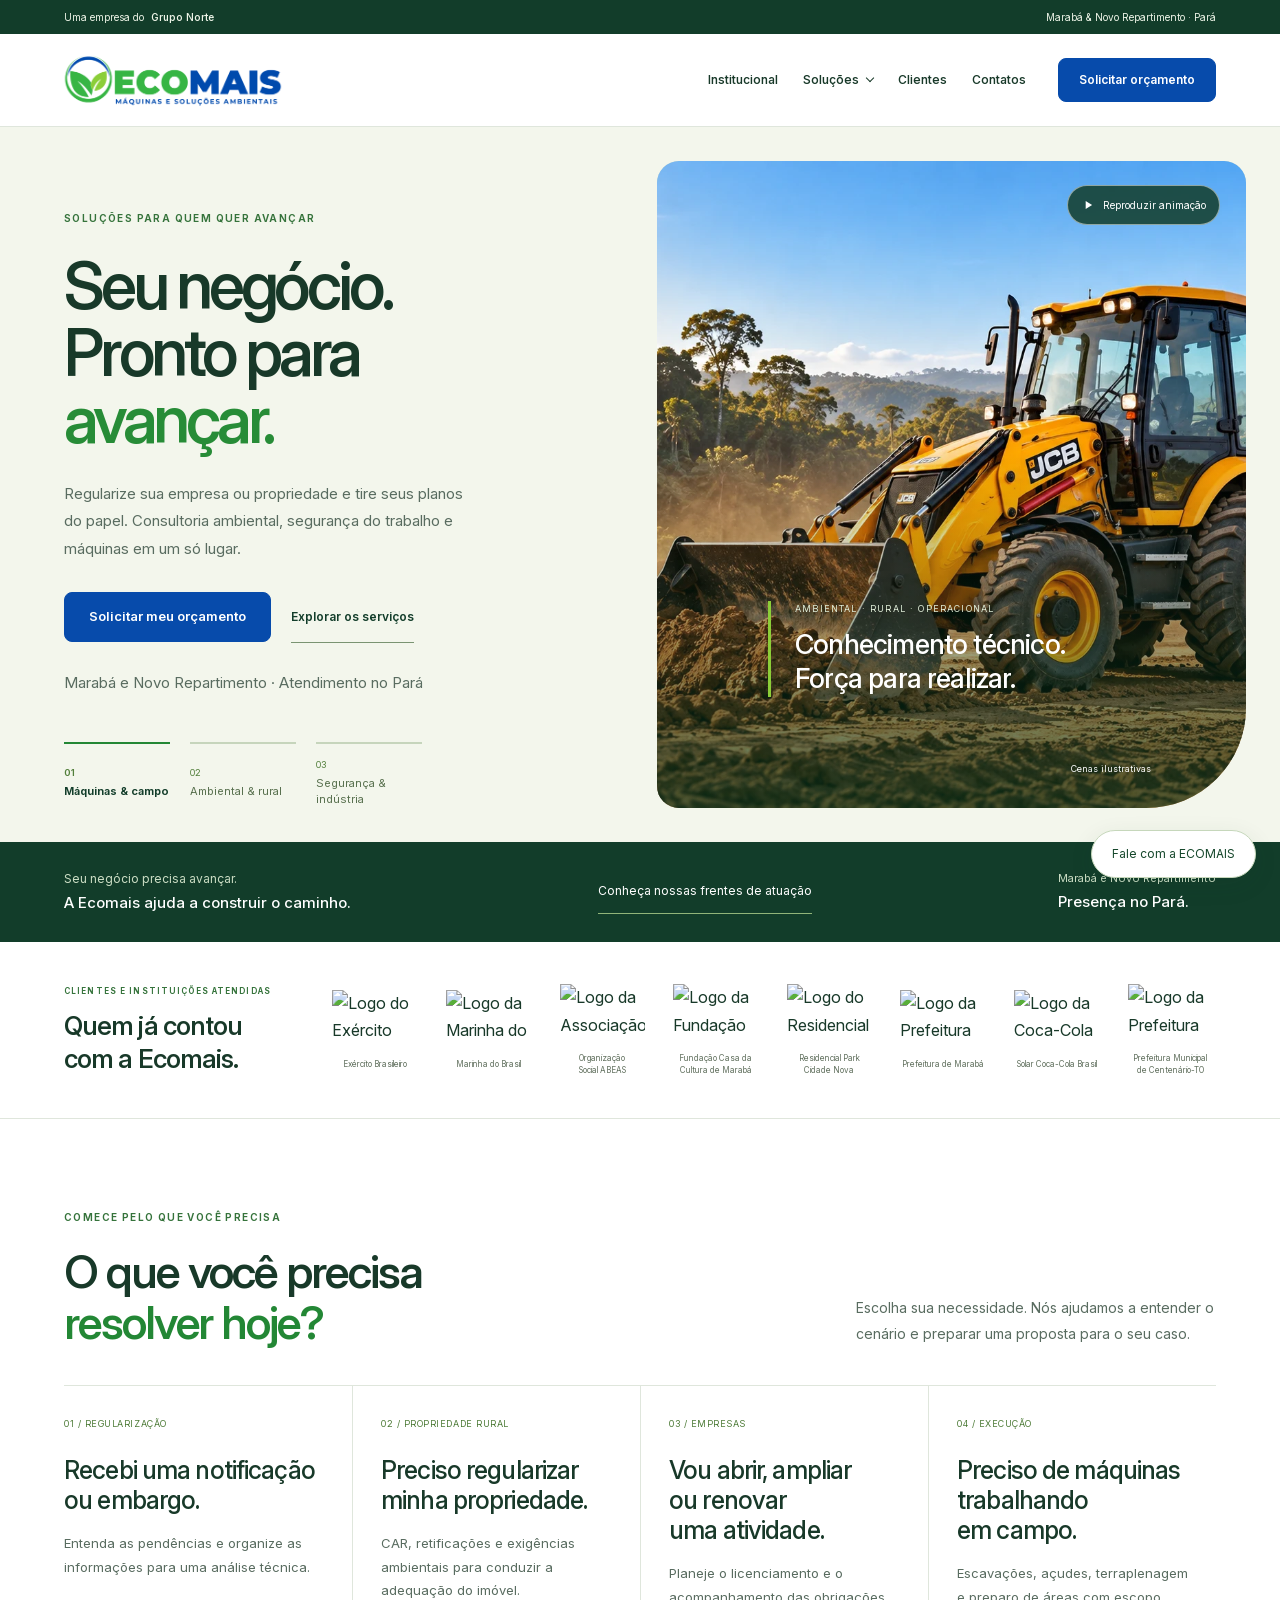
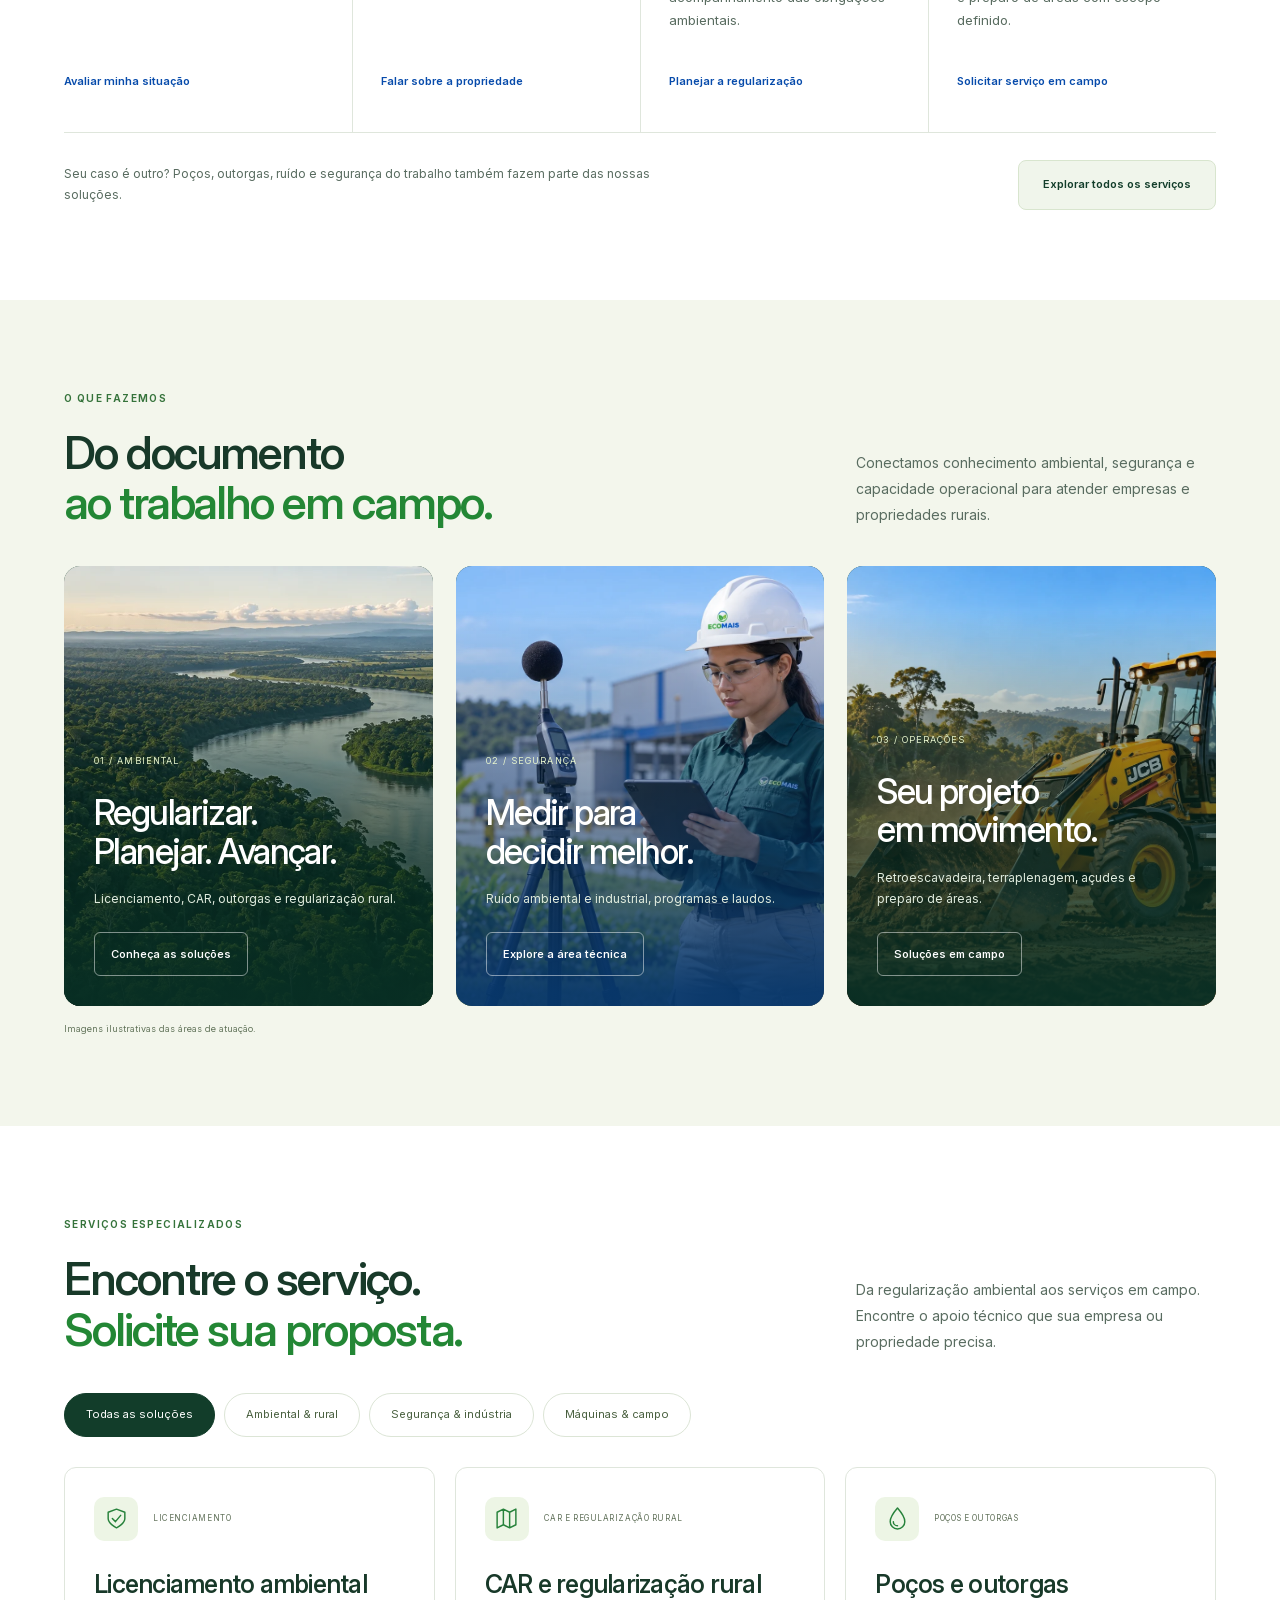
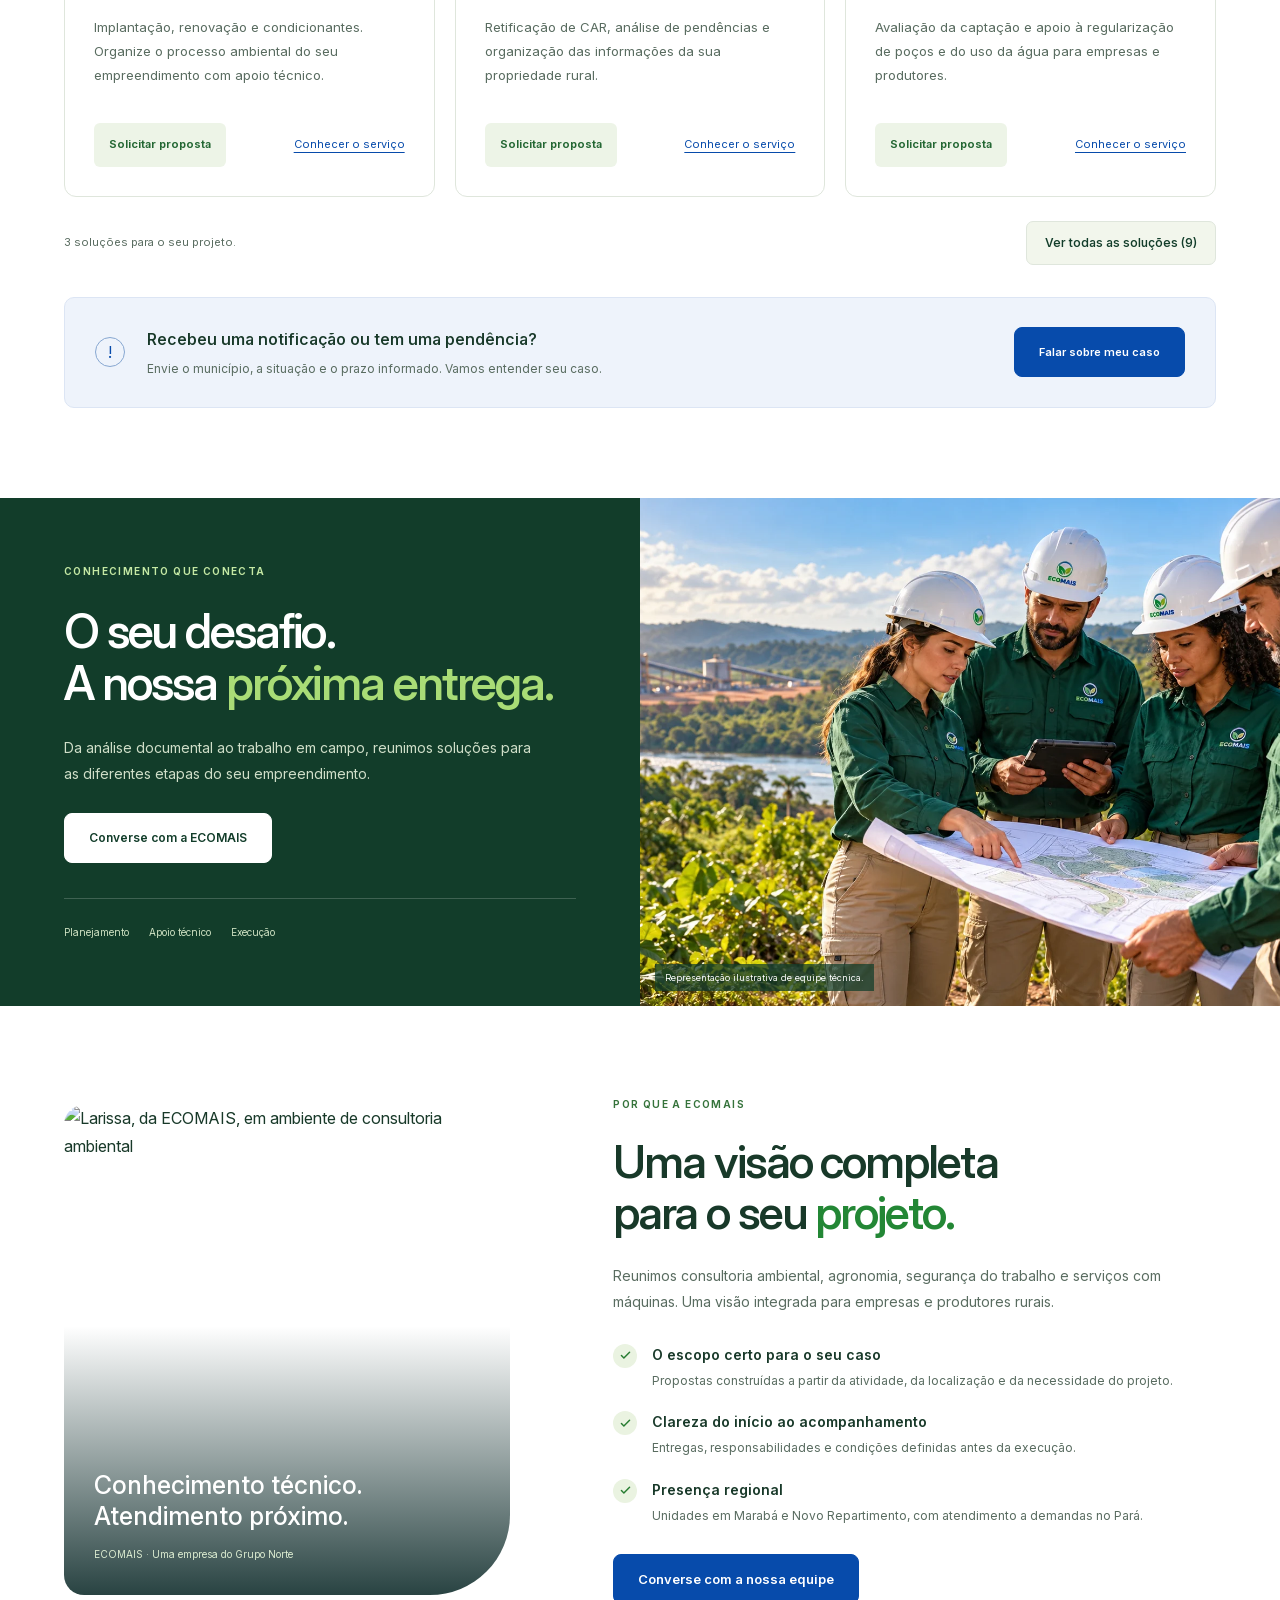
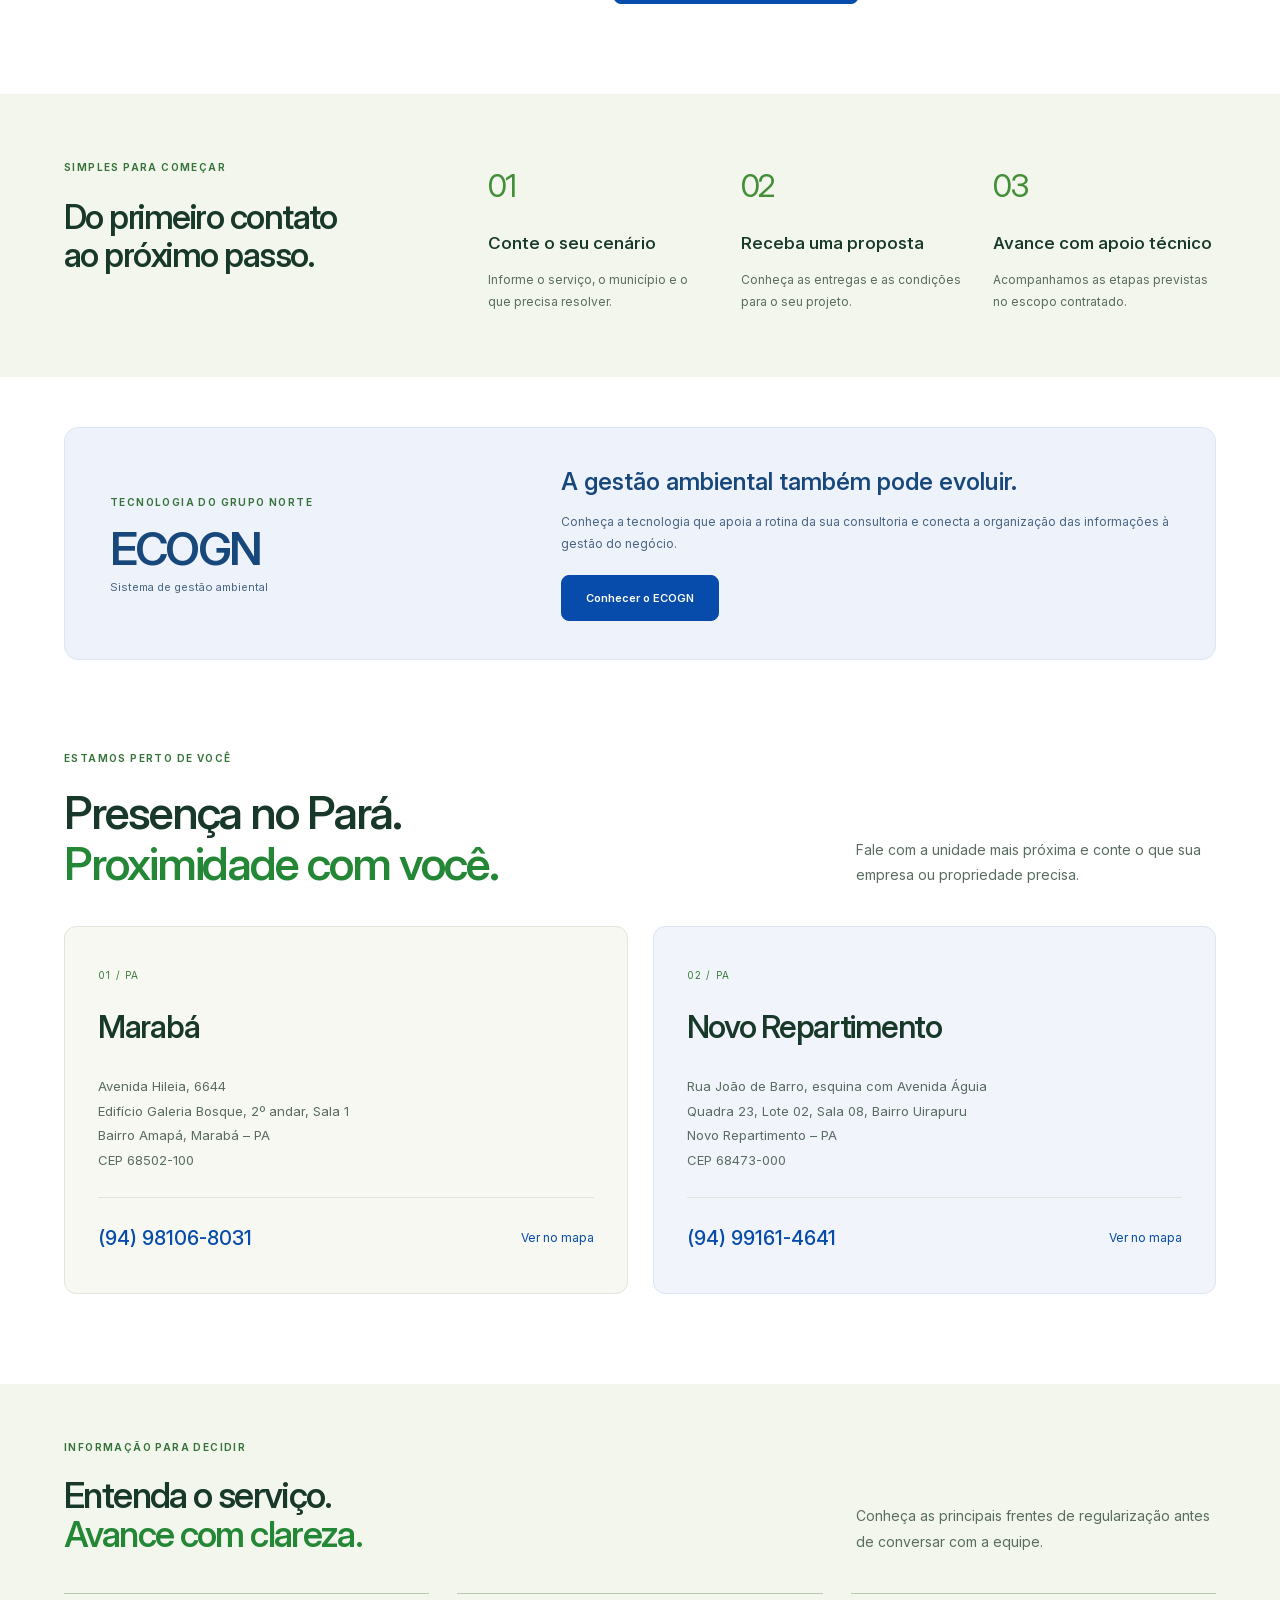
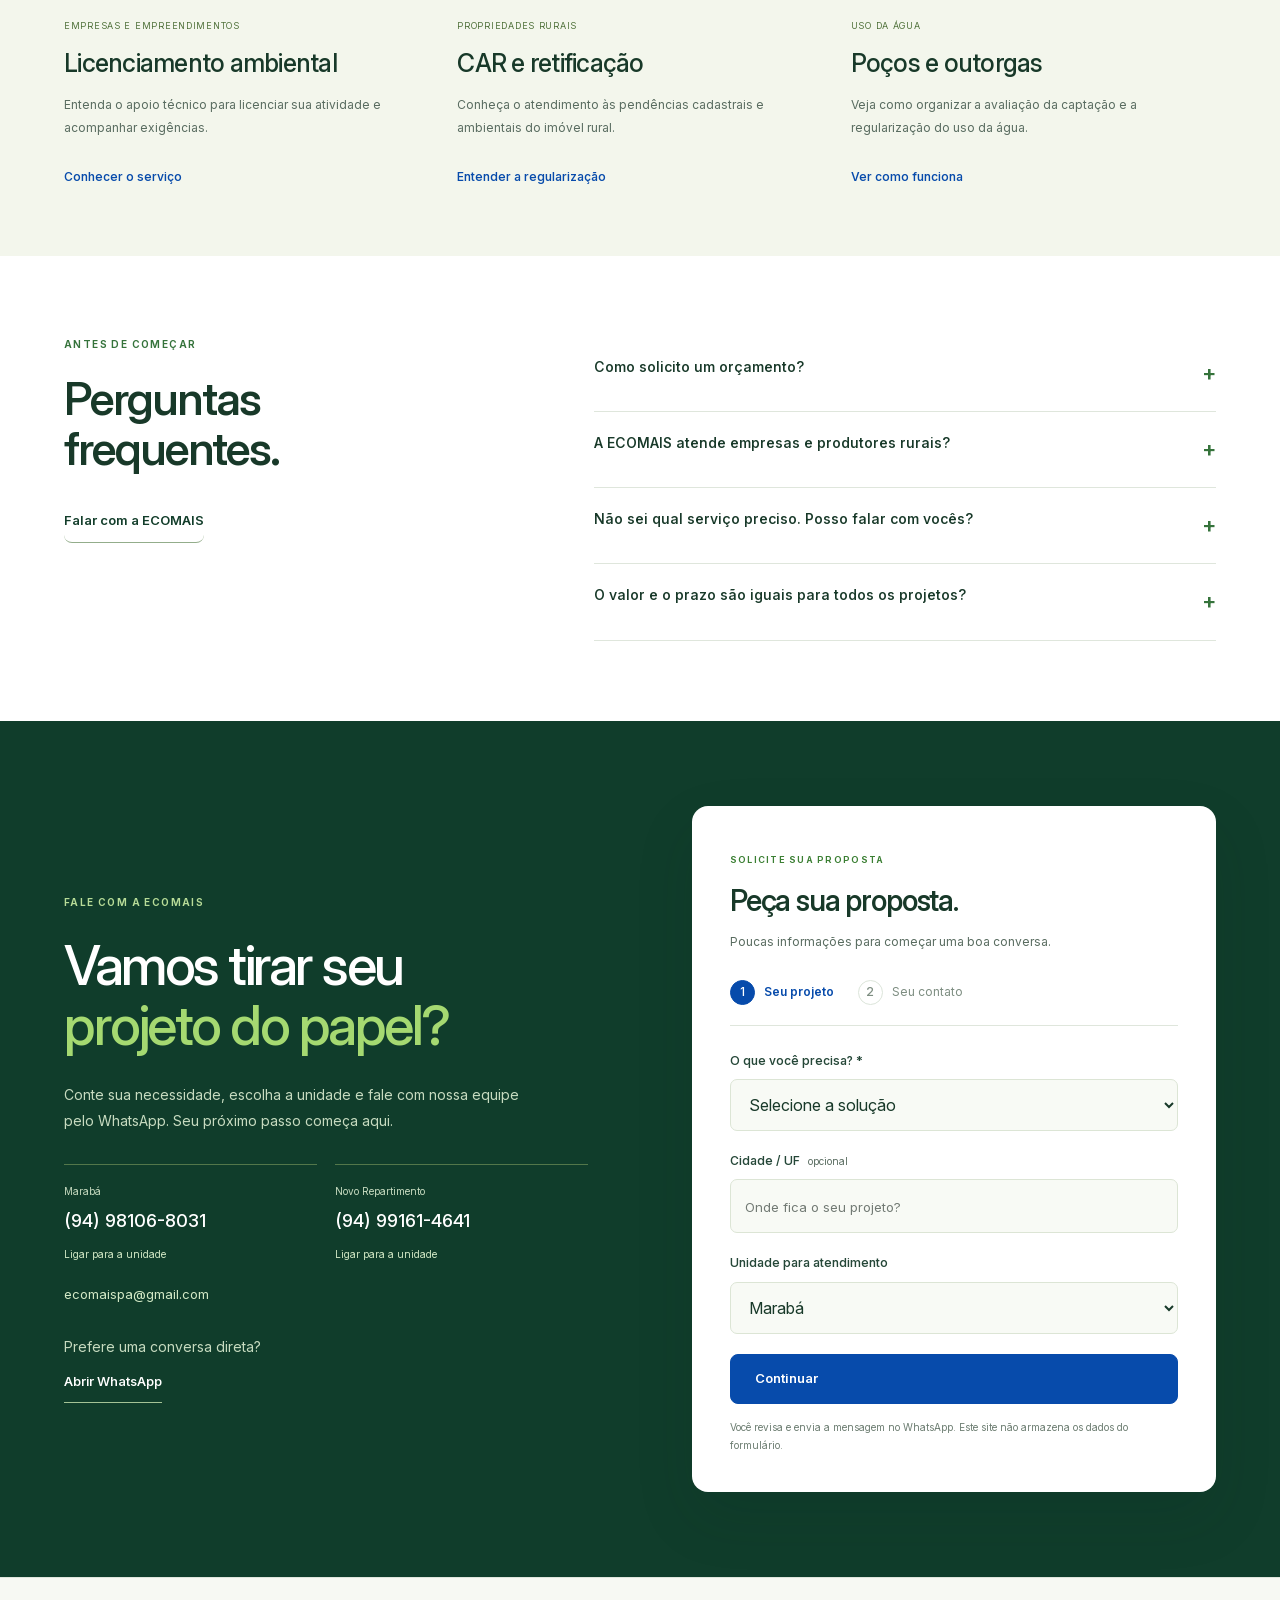
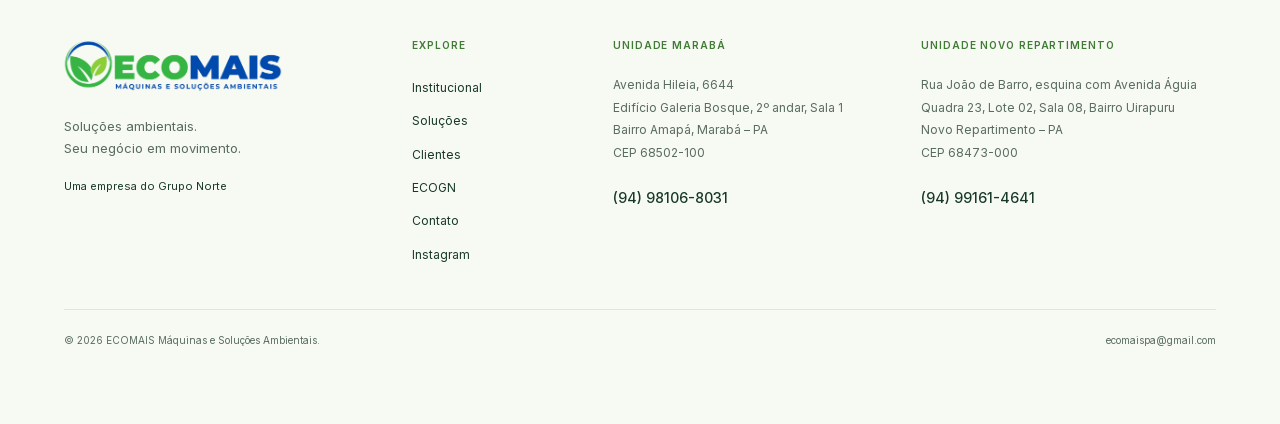
==== commit 3841abcb: "Reforma comercial ECOMAIS: identidade verde e azul, serviços e orçamento" ====
--- a/index.html
+++ b/index.html
@@ -4,39 +4,19 @@
 <title>ECOMAIS | Consultoria Ambiental, Rural e Empresarial</title>
 <meta name="description" content="Consultoria ambiental, regularização rural, segurança do trabalho e máquinas. Unidades em Marabá e Novo Repartimento, com atendimento no Pará.">
 <meta name="robots" content="index,follow,max-image-preview:large,max-snippet:-1,max-video-preview:-1"><link rel="canonical" href="https://ecomaispa.com/">
-<meta property="og:title" content="ECOMAIS | Consultoria Ambiental, Rural e Empresarial"><meta property="og:description" content="Consultoria ambiental, regularização rural, segurança do trabalho e máquinas. Unidades em Marabá e Novo Repartimento, com atendimento no Pará."><meta property="og:type" content="website"><meta property="og:locale" content="pt_BR"><meta property="og:url" content="https://ecomaispa.com/">
+<meta property="og:title" content="ECOMAIS | Consultoria Ambiental, Rural e Empresarial"><meta property="og:description" content="Consultoria ambiental, regularização rural, segurança do trabalho e máquinas. Unidades em Marabá e Novo Repartimento, com atendimento no Pará."><meta property="og:image" content="https://ecomaispa.com/assets/jcb-3cx-plus-operacao.webp"><meta property="og:image:alt" content="Cena ilustrativa de retroescavadeira em campo — ECOMAIS"><meta name="twitter:card" content="summary_large_image"><meta property="og:type" content="website"><meta property="og:locale" content="pt_BR"><meta property="og:url" content="https://ecomaispa.com/">
 <script type="application/ld+json">{"@context":"https://schema.org","@graph":[{"@type":["ProfessionalService","Organization"],"@id":"https://ecomaispa.com/#empresa","name":"ECOMAIS Máquinas e Soluções Ambientais","alternateName":"ECOMAIS","url":"https://ecomaispa.com/","logo":"https://ecomaispa.com/assets/logo-ecomais-transparente.png","telephone":"+55 94 98106-8031","email":"ecomaispa@gmail.com","address":{"@type":"PostalAddress","addressLocality":"Marabá","addressRegion":"PA","addressCountry":"BR","streetAddress":"Avenida Hileia, 6644, Edifício Galeria Bosque, 2º andar, Sala 1, Bairro Amapá","postalCode":"68502-100"},"areaServed":[{"@type":"City","name":"Marabá"},{"@type":"State","name":"Pará"},{"@type":"City","name":"Novo Repartimento"}],"sameAs":["https://www.instagram.com/ecomaispa/"],"knowsAbout":["Gestão e licenciamento ambiental","Regularização rural","Embargos ambientais","Recursos hídricos e poços","Regularização agronômica","Pecuária e confinamentos","Segurança do trabalho","Medição de ruído industrial com sonômetro","Máquinas e serviços em campo"],"hasOfferCatalog":{"@type":"OfferCatalog","name":"Serviços da ECOMAIS","itemListElement":[{"@type":"Offer","itemOffered":{"@type":"Service","name":"Licenciamento ambiental no Pará","url":"https://ecomaispa.com/licenciamento-ambiental-para/","@id":"https://ecomaispa.com/licenciamento-ambiental-para/#servico"}},{"@type":"Offer","itemOffered":{"@type":"Service","name":"Retificação de CAR no Pará","url":"https://ecomaispa.com/retificacao-car-para/","@id":"https://ecomaispa.com/retificacao-car-para/#servico"}},{"@type":"Offer","itemOffered":{"@type":"Service","name":"Embargos ambientais no Pará","url":"https://ecomaispa.com/embargos-ambientais-para/","@id":"https://ecomaispa.com/embargos-ambientais-para/#servico"}},{"@type":"Offer","itemOffered":{"@type":"Service","name":"Outorga e regularização de poços no Pará","url":"https://ecomaispa.com/outorga-pocos-para/","@id":"https://ecomaispa.com/outorga-pocos-para/#servico"}},{"@type":"Offer","itemOffered":{"@type":"Service","name":"Regularização agronômica no Pará","url":"https://ecomaispa.com/regularizacao-agronomica-para/","@id":"https://ecomaispa.com/regularizacao-agronomica-para/#servico"}},{"@type":"Offer","itemOffered":{"@type":"Service","name":"Pecuária e confinamentos no Pará","url":"https://ecomaispa.com/pecuaria-confinamentos-para/","@id":"https://ecomaispa.com/pecuaria-confinamentos-para/#servico"}},{"@type":"Offer","itemOffered":{"@type":"Service","name":"Segurança do trabalho no Pará","url":"https://ecomaispa.com/seguranca-trabalho-para/","@id":"https://ecomaispa.com/seguranca-trabalho-para/#servico"}},{"@type":"Offer","itemOffered":{"@type":"Service","name":"Medição de ruído ambiental e industrial no Pará","url":"https://ecomaispa.com/medicao-ruido-para/","@id":"https://ecomaispa.com/medicao-ruido-para/#servico"}},{"@type":"Offer","itemOffered":{"@type":"Service","name":"Máquinas e serviços em campo no Pará","url":"https://ecomaispa.com/maquinas-servicos-campo-para/","@id":"https://ecomaispa.com/maquinas-servicos-campo-para/#servico"}}]},"parentOrganization":{"@type":"Organization","name":"Grupo Norte","url":"https://www.gruponortebr.com/"},"department":{"@id":"https://ecomaispa.com/#unidade-novo-repartimento"}},{"@type":"WebSite","@id":"https://ecomaispa.com/#website","url":"https://ecomaispa.com/","name":"ECOMAIS","inLanguage":"pt-BR","publisher":{"@id":"https://ecomaispa.com/#empresa"}},{"@type":"WebPage","@id":"https://ecomaispa.com/#pagina","url":"https://ecomaispa.com/","name":"ECOMAIS | Consultoria Ambiental, Rural e Empresarial","description":"Consultoria ambiental, regularização rural, segurança do trabalho e máquinas. Unidades em Marabá e Novo Repartimento, com atendimento no Pará.","inLanguage":"pt-BR","isPartOf":{"@id":"https://ecomaispa.com/#website"},"about":{"@id":"https://ecomaispa.com/#empresa"}},{"@type":"ProfessionalService","@id":"https://ecomaispa.com/#unidade-novo-repartimento","name":"ECOMAIS – Unidade Novo Repartimento","telephone":"+55-94-99161-4641","url":"https://ecomaispa.com/#orcamento","parentOrganization":{"@id":"https://ecomaispa.com/#empresa"},"address":{"@type":"PostalAddress","streetAddress":"Rua João de Barro, esquina com Avenida Águia, Quadra 23, Lote 02, Sala 08, Bairro Uirapuru","addressLocality":"Novo Repartimento","addressRegion":"PA","postalCode":"68473-000","addressCountry":"BR"}}]}</script>
 <link rel="icon" href="/favicon.ico?v=ecomais-20261007" sizes="any">
 <link rel="icon" type="image/png" sizes="32x32" href="/assets/favicon-ecomais-32.png">
 <link rel="icon" type="image/png" sizes="192x192" href="/assets/favicon-ecomais-192.png">
 <link rel="apple-touch-icon" sizes="180x180" href="/apple-touch-icon.png?v=ecomais-20261007">
 <link rel="preload" as="image" href="/assets/jcb-3cx-plus-operacao.webp" type="image/webp"><link rel="preload" href="/assets/fonts/inter-latin.woff2" as="font" type="font/woff2" crossorigin>
-<link rel="stylesheet" href="/style.css?v=portfolio-20261111"><link rel="stylesheet" href="/presentation.css?v=operacoes-20261021"><link rel="stylesheet" href="/operations.css?v=carousel-20261021"><script src="/app.js?v=operacoes-20261021" defer></script><script src="/operations.js?v=carousel-20261021" defer></script><noscript><style>.menu-toggle{display:none}@media(max-width:900px){.header{position:static}.mobile-nav[hidden]{display:flex!important;position:static;max-height:none}}</style></noscript>
-<script>if(location.hash==="#unidades")location.replace("/contatos/");</script>
-<style id="text-action-buttons">
-/* Explicit text actions, without decorative arrows. */
-.service-quote,.text-link,.expertise-ribbon a,.unit-links a:not(.unit-phone),.conversion-note a{display:inline-flex;align-items:center;justify-content:center;min-height:44px;padding:12px 18px;border:1px solid currentColor;border-radius:6px;text-decoration:none;font-weight:600;line-height:1.4;text-align:center;max-width:100%;box-sizing:border-box}
-.service-quote{background:#00684e;color:#fff;border-color:#00684e}
-.service-quote:hover{background:#034b83;color:#fff;border-color:#034b83}
-.front-link{display:inline-flex;justify-content:center;min-height:44px;padding:12px 18px;background:#fff;color:#00553f;border:1px solid #fff;border-radius:6px;line-height:1.4;text-align:center}
-.front-card:hover .front-link{background:#d9f58a;border-color:#d9f58a}
-.conversion-contacts a{border:1px solid #ffffff70;border-radius:6px;padding:14px}
-.call-action{display:inline-flex;margin-top:8px;border-radius:4px;padding:7px 12px;background:#fff;color:#034b83;font-size:12px;font-weight:600}
-.service-quote:focus-visible,.front-card:focus-visible,.text-link:focus-visible,.unit-links a:focus-visible,.expertise-ribbon a:focus-visible{outline:3px solid #79b938;outline-offset:4px}
-.operation-cta{justify-content:center}
-</style>
-<style id="customer-journey-20261101">
-.hero-secondary{display:inline-flex;align-items:center;justify-content:center;min-height:52px;padding:14px 22px;margin:30px 0 0 12px;border:1px solid #ffffffaa;border-radius:6px;color:#fff;font-size:13px;font-weight:600;background:#003e3960}
-.hero-secondary:hover{background:#fff;color:#00684e}.operation-content .hero-reassurance{font-size:11px!important;margin-top:16px!important;color:#d8ebe3!important}
-.needs-section{background:#fff}.needs-grid{display:grid;grid-template-columns:repeat(4,minmax(0,1fr));gap:20px}.need-card{display:flex;flex-direction:column;padding:28px;border:1px solid #dbe7df;border-radius:12px;background:#f7faf7;transition:transform .2s,border-color .2s}.need-card:hover{transform:translateY(-4px);border-color:#008354}.need-number{font-size:9px;font-weight:650;letter-spacing:.08em;color:#087f43}.need-card h3{font-size:23px;line-height:1.2;letter-spacing:-.025em;margin:24px 0 16px;color:#173d38}.need-card p{font-size:13px;line-height:1.75;color:#5a716b;margin-bottom:26px}.need-action{margin-top:auto;display:block;border:1px solid #00684e;border-radius:6px;padding:13px 10px;color:#00684e;text-align:center;font-size:11px;font-weight:650}.need-card:hover .need-action{background:#00684e;color:#fff}.needs-help{display:flex;align-items:center;justify-content:space-between;gap:28px;margin-top:30px;padding-top:28px;border-top:1px solid #dbe7df}.needs-help p{max-width:680px;font-size:14px;line-height:1.7;color:#5a716b}.needs-help .button{flex-shrink:0}
-.trust-section{padding-block:38px}.trust-title h2{font-size:26px}.rail-controls button{width:auto!important;min-width:82px!important;padding:10px 14px!important;border-radius:6px!important;font-size:12px!important;min-height:44px}
-.decision-section{background:#f3f7f4}.decision-grid{display:grid;grid-template-columns:repeat(3,minmax(0,1fr));gap:24px}.decision-grid>a{padding:32px;background:#fff;border-top:3px solid #087f43;border-radius:0 0 10px 10px;display:flex;flex-direction:column}.decision-grid>a:nth-child(2){border-color:#034b83}.decision-grid>a:nth-child(3){border-color:#96bd36}.decision-grid span{font-size:9px;letter-spacing:.1em;color:#5a716b}.decision-grid h3{font-size:27px;line-height:1.2;margin:24px 0 14px;color:#173d38}.decision-grid p{font-size:14px;line-height:1.8;color:#5a716b;margin-bottom:28px}.decision-grid b{margin-top:auto;font-size:12px;color:#00684e;border:1px solid #c7d9ca;border-radius:6px;padding:13px;text-align:center}.decision-grid>a:hover b{background:#00684e;color:#fff}.need-card:focus-visible,.decision-grid>a:focus-visible,.hero-secondary:focus-visible{outline:3px solid #79b938;outline-offset:5px}
-@media(max-width:1100px){.needs-grid{grid-template-columns:repeat(2,minmax(0,1fr))}.hero-secondary{margin-left:0;margin-top:12px}.operation-cta{margin-right:12px}}
-@media(max-width:600px){.needs-grid,.decision-grid{grid-template-columns:1fr}.need-card{padding:25px}.need-card h3{margin-top:16px}.needs-help{align-items:stretch;flex-direction:column;gap:18px}.hero-secondary{width:100%;margin:12px 0 0}.operation-cta{margin-right:0}.decision-grid>a{padding:26px}.trust-section{padding-block:30px}.rail-controls{gap:8px}}
-@media(prefers-reduced-motion:reduce){.need-card{transition:none}.need-card:hover{transform:none}}
-</style></head>
+<link rel="stylesheet" href="/style.css?v=portfolio-20261111"><script src="/app.js?v=20261112" defer></script><script src="/operations.js?v=20261112" defer></script><noscript><style>.menu-toggle{display:none}@media(max-width:900px){.header{position:static}.mobile-nav[hidden]{display:flex!important;position:static;max-height:none}}</style></noscript>
 
-<body class="home-page">
+<!-- Text actions are styled in commercial.css. -->
+<link rel="stylesheet" href="/brand.css?v=20261112"><link rel="stylesheet" href="/commercial.css?v=20261112"></head>
+
+<body class="home-page"><span id="text-action-buttons" hidden></span><span id="customer-journey-20261101" hidden></span>
 <a href="#conteudo" class="skip-link">Pular para o conteúdo</a>
 <div class="group-bar"><div class="container"><a class="group-link" href="https://www.gruponortebr.com/" target="_blank" rel="noopener noreferrer">Uma empresa do <strong>Grupo Norte</strong> </a><span>Marabá & Novo Repartimento · Pará</span></div></div>
 <header class="header"><div class="container header-inner"><a href="/#inicio" class="brand" aria-label="ECOMAIS — início"><svg viewBox="66 154 1869 444" role="img" aria-label="ECOMAIS Máquinas e Soluções Ambientais"><image href="/assets/logo-ecomais-transparente.png" width="2048" height="758"></image></svg></a><nav class="desktop-nav" aria-label="Navegação principal"><a href="/#ecomais">Institucional</a><details class="nav-services"><summary>Soluções</summary><div class="nav-services-list"><a href="/#solucoes">Todas as soluções</a><a href="/licenciamento-ambiental-para/">Licenciamento ambiental</a><a href="/retificacao-car-para/">CAR e regularização rural</a><a href="/outorga-pocos-para/">Poços e outorgas</a><a href="/embargos-ambientais-para/">Embargos ambientais</a><a href="/regularizacao-agronomica-para/">Regularização agronômica</a><a href="/pecuaria-confinamentos-para/">Pecuária e confinamentos</a><a href="/seguranca-trabalho-para/">Segurança do trabalho</a><a href="/medicao-ruido-para/">Medição de ruído ambiental e industrial</a><a href="/maquinas-servicos-campo-para/">Máquinas e serviços em campo</a></div></details><a href="/#clientes">Clientes</a><a href="/contatos/">Contatos</a></nav><a class="button small header-cta" href="/#orcamento">Solicitar orçamento </a><button type="button" class="menu-toggle" aria-expanded="false" aria-controls="mobile-nav" aria-label="Abrir menu"><span></span><span></span></button></div><nav id="mobile-nav" class="mobile-nav" aria-label="Navegação pelo celular" hidden><a href="/#ecomais">Institucional</a><a href="/#solucoes">Todas as soluções</a><a href="/licenciamento-ambiental-para/">Licenciamento ambiental</a><a href="/retificacao-car-para/">CAR e regularização rural</a><a href="/outorga-pocos-para/">Poços e outorgas</a><a href="/embargos-ambientais-para/">Embargos ambientais</a><a href="/regularizacao-agronomica-para/">Regularização agronômica</a><a href="/pecuaria-confinamentos-para/">Pecuária e confinamentos</a><a href="/seguranca-trabalho-para/">Segurança do trabalho</a><a href="/medicao-ruido-para/">Medição de ruído ambiental e industrial</a><a href="/maquinas-servicos-campo-para/">Máquinas e serviços em campo</a><a href="/#clientes">Clientes</a><a href="/#unidades">Nossas unidades</a><a href="/contatos/">Fale com a ECOMAIS</a></nav></header>
@@ -47,10 +27,10 @@
 <video id="operation-video" class="operation-photo operation-video" autoplay muted loop playsinline preload="none" aria-hidden="true" tabindex="-1"></video>
 </div>
 <button id="operation-motion" class="operation-motion" type="button" aria-label="Pausar vídeo de abertura" hidden><svg viewBox="0 0 24 24" fill="currentColor" aria-hidden="true"><path d="M7 5h3v14H7zm7 0h3v14h-3z"/></svg><span>Pausar vídeo</span></button>
-<div class="operation-overlay"></div><div class="container operation-content"><p class="eyebrow" id="operation-kicker">ECOMAIS · MÁQUINAS E SOLUÇÕES AMBIENTAIS</p><h1 id="hero-title">Inteligência ambiental.<br><em>Força para realizar.</em></h1><p id="operation-description">Consultoria, regularização e máquinas para transformar as necessidades do seu empreendimento em um plano de ação.</p><a class="button operation-cta" id="operation-cta" href="#orcamento">Falar sobre meu projeto</a><a class="hero-secondary" href="#sua-necessidade">Encontrar meu serviço</a><p class="hero-reassurance">Atendimento em Marabá e Novo Repartimento.</p></div>
+<div class="operation-overlay"></div><div class="hero-seal"><span>AMBIENTAL · RURAL · OPERACIONAL</span><strong>Conhecimento técnico.<br>Força para realizar.</strong></div><div class="container operation-content"><p class="eyebrow" id="operation-kicker">SOLUÇÕES PARA QUEM QUER AVANÇAR</p><h1 id="hero-title">Seu negócio.<br>Pronto para<br><em>avançar.</em></h1><p id="operation-description">Regularize sua empresa ou propriedade e tire seus planos do papel. Consultoria ambiental, segurança do trabalho e máquinas em um só lugar.</p><a class="button operation-cta" id="operation-cta" href="#orcamento">Solicitar meu orçamento</a><a class="hero-secondary" href="#sua-necessidade">Explorar os serviços</a><p class="hero-reassurance">Marabá e Novo Repartimento · Atendimento no Pará</p></div>
 <div class="container operation-bottom"><div class="operation-tabs" role="group" aria-label="Explorar áreas de atuação"><button type="button" data-scene="maquinas" aria-pressed="true"><span>01</span> Máquinas & campo</button><button type="button" data-scene="ambiental" aria-pressed="false"><span>02</span> Ambiental & rural</button><button type="button" data-scene="seguranca" aria-pressed="false"><span>03</span> Segurança & indústria</button></div><span class="image-credit">Cenas ilustrativas</span></div></section>
-<div class="expertise-ribbon"><div class="container"><p>Do planejamento<br><strong>à execução.</strong></p><a href="#frentes">Conheça nossas frentes de atuação </a><span>Marabá e Novo Repartimento<br><strong>Presença no Pará.</strong></span></div></div>
-<section class="trust-section" id="clientes" aria-labelledby="clientes-title"><div class="container trust-layout"><div class="trust-title"><p class="eyebrow">Clientes e instituições atendidas</p><h2 id="clientes-title">Relações construídas <br>com trabalho.</h2><div class="rail-controls" hidden><button type="button" data-clients-prev aria-label="Ver clientes anteriores">Anterior</button><button type="button" data-clients-next aria-label="Ver próximos clientes">Próximos</button></div></div><div class="clients-rail" tabindex="0" role="region" aria-label="Clientes e instituições atendidas"><article class="client-item"><img class="client-logo-img exercito-logo" src="/assets/logo-exercito-brasileiro.webp" alt="Logo do Exército Brasileiro" width="866" height="650" loading="lazy" decoding="async"><h3>Exército Brasileiro</h3></article>
+<div class="expertise-ribbon"><div class="container"><p>Seu negócio precisa avançar.<br><strong>A Ecomais ajuda a construir o caminho.</strong></p><a href="#frentes">Conheça nossas frentes de atuação </a><span>Marabá e Novo Repartimento<br><strong>Presença no Pará.</strong></span></div></div>
+<section class="trust-section" id="clientes" aria-labelledby="clientes-title"><div class="container trust-layout"><div class="trust-title"><p class="eyebrow">Clientes e instituições atendidas</p><h2 id="clientes-title">Quem já contou<br>com a Ecomais.</h2><div class="rail-controls" hidden><button type="button" data-clients-prev aria-label="Ver clientes anteriores">Anterior</button><button type="button" data-clients-next aria-label="Ver próximos clientes">Próximos</button></div></div><div class="clients-rail" tabindex="0" role="region" aria-label="Clientes e instituições atendidas"><article class="client-item"><img class="client-logo-img exercito-logo" src="/assets/logo-exercito-brasileiro.webp" alt="Logo do Exército Brasileiro" width="866" height="650" loading="lazy" decoding="async"><h3>Exército Brasileiro</h3></article>
 <article class="client-item"><img class="client-logo-img marinha-logo" src="/assets/logo-marinha-brasil.webp" alt="Logo da Marinha do Brasil" width="1920" height="2570" loading="lazy" decoding="async"><h3>Marinha do Brasil</h3></article>
 <article class="client-item"><img class="client-logo-img abeas-logo" src="/assets/logo-abeas.jpeg" alt="Logo da Associação Brasileira de Entidades de Assistência Social" width="661" height="464" loading="lazy" decoding="async"><h3>Organização Social ABEAS</h3></article>
 <article class="client-item"><img class="client-logo-img cultura-logo" src="/assets/logo-fundacao-casa-cultura.png" alt="Logo da Fundação Casa da Cultura de Marabá" width="554" height="554" loading="lazy" decoding="async"><h3>Fundação Casa da Cultura de Marabá</h3></article>
@@ -58,27 +38,27 @@
 <article class="client-item"><img class="client-logo-img prefeitura-logo" src="/assets/logo-prefeitura-maraba.jpeg" alt="Logo da Prefeitura de Marabá" width="447" height="447" loading="lazy" decoding="async"><h3>Prefeitura de Marabá</h3></article>
 <article class="client-item"><img class="client-logo-img coca-logo" src="/assets/logo-coca-cola.png" alt="Logo da Coca-Cola" width="320" height="320" loading="lazy" decoding="async"><h3>Solar Coca-Cola Brasil</h3></article>
 <article class="client-item"><img class="client-logo-img centenario-logo" src="/assets/logo-prefeitura-centenario-to.jpeg" alt="Logo da Prefeitura Municipal de Centenário, Tocantins" width="500" height="500" loading="lazy" decoding="async"><h3>Prefeitura Municipal de Centenário-TO</h3></article></div></div></section>
-<section class="needs-section section-space" id="sua-necessidade" aria-labelledby="needs-title"><div class="container"><div class="section-heading"><div><p class="eyebrow">COMECE PELO QUE VOCÊ PRECISA</p><h2 id="needs-title">O que precisa avançar<br><span>no seu projeto?</span></h2></div><p>Você não precisa conhecer o nome técnico do serviço. Escolha a situação e conte com a nossa equipe para orientar o próximo passo.</p></div><div class="needs-grid">
+<section class="needs-section section-space" id="sua-necessidade" aria-labelledby="needs-title"><div class="container"><div class="section-heading"><div><p class="eyebrow">COMECE PELO QUE VOCÊ PRECISA</p><h2 id="needs-title">O que você precisa<br><span>resolver hoje?</span></h2></div><p>Escolha sua necessidade. Nós ajudamos a entender o cenário e preparar uma proposta para o seu caso.</p></div><div class="needs-grid">
 <a class="need-card" href="#orcamento" data-quote-service="Embargos ambientais"><span class="need-number">01 / REGULARIZAÇÃO</span><h3>Recebi uma notificação ou embargo.</h3><p>Entenda as pendências e organize as informações para uma análise técnica.</p><span class="need-action">Avaliar minha situação</span></a>
 <a class="need-card" href="#orcamento" data-quote-service="Regularização rural"><span class="need-number">02 / PROPRIEDADE RURAL</span><h3>Preciso regularizar minha propriedade.</h3><p>CAR, retificações e exigências ambientais para conduzir a adequação do imóvel.</p><span class="need-action">Falar sobre a propriedade</span></a>
 <a class="need-card" href="#orcamento" data-quote-service="Gestão e licenciamento ambiental"><span class="need-number">03 / EMPRESAS</span><h3>Vou abrir, ampliar ou renovar uma atividade.</h3><p>Planeje o licenciamento e o acompanhamento das obrigações ambientais.</p><span class="need-action">Planejar a regularização</span></a>
 <a class="need-card" href="#orcamento" data-quote-service="Máquinas e serviços em campo"><span class="need-number">04 / EXECUÇÃO</span><h3>Preciso de máquinas trabalhando em campo.</h3><p>Escavações, açudes, terraplenagem e preparo de áreas com escopo definido.</p><span class="need-action">Solicitar serviço em campo</span></a>
 </div><div class="needs-help"><p>Seu caso é outro? Poços, outorgas, ruído e segurança do trabalho também fazem parte das nossas soluções.</p><a class="button outline" href="#solucoes">Explorar todos os serviços</a></div></div></section>
-<section class="fronts-section section-space" id="frentes" aria-labelledby="fronts-title"><div class="container"><div class="section-heading"><div><p class="eyebrow">O QUE FAZEMOS</p><h2 id="fronts-title">Visão integrada.<br><span>Soluções na prática.</span></h2></div><p>Conectamos conhecimento ambiental, segurança e capacidade operacional para atender empresas e propriedades rurais.</p></div><div class="fronts-grid">
+<section class="fronts-section section-space" id="frentes" aria-labelledby="fronts-title"><div class="container"><div class="section-heading"><div><p class="eyebrow">O QUE FAZEMOS</p><h2 id="fronts-title">Do documento<br><span>ao trabalho em campo.</span></h2></div><p>Conectamos conhecimento ambiental, segurança e capacidade operacional para atender empresas e propriedades rurais.</p></div><div class="fronts-grid">
 <a class="front-card environmental-front" href="/licenciamento-ambiental-para/"><img src="/assets/paisagem-ambiental-ecomais.webp" alt="Paisagem ilustrativa de floresta, rio e propriedade rural" width="1920" height="713" loading="lazy"><div><span class="front-index">01 / AMBIENTAL</span><h3>Regularizar.<br>Planejar. Avançar.</h3><p>Licenciamento, CAR, outorgas e regularização rural.</p><span class="front-link">Conheça as soluções </span></div></a>
 <a class="front-card safety-front" href="/medicao-ruido-para/"><img src="/assets/medicao-ruido-sonometro.webp" alt="Cena ilustrativa de profissional uniformizada ECOMAIS realizando medição de ruído com sonômetro" width="1448" height="1086" loading="lazy"><div><span class="front-index">02 / SEGURANÇA</span><h3>Medir para<br>decidir melhor.</h3><p>Ruído ambiental e industrial, programas e laudos.</p><span class="front-link">Explore a área técnica </span></div></a>
 <a class="front-card machinery-front" href="/maquinas-servicos-campo-para/"><img src="/assets/jcb-3cx-plus-operacao.webp" alt="Cena ilustrativa de retroescavadeira JCB 3CX Plus" width="1672" height="941" loading="lazy"><div><span class="front-index">03 / OPERAÇÕES</span><h3>Seu projeto<br>em movimento.</h3><p>Retroescavadeira, terraplenagem, açudes e preparo de áreas.</p><span class="front-link">Soluções em campo </span></div></a>
 </div><p class="illustration-note">Imagens ilustrativas das áreas de atuação.</p></div></section>
 
-<section class="solutions-section section-space" id="solucoes" aria-labelledby="solucoes-title"><div class="container"><div class="section-heading"><div><p class="eyebrow">SERVIÇOS ESPECIALIZADOS</p><h2 id="solucoes-title">Encontre a solução<br><span>para o seu negócio.</span></h2></div><p>Da regularização ambiental aos serviços em campo. Encontre o apoio técnico que sua empresa ou propriedade precisa.</p></div><div class="service-filters" role="group" aria-label="Filtrar serviços por área" hidden><button type="button" class="active" data-filter="all" aria-pressed="true" aria-controls="service-grid">Todas as soluções</button><button type="button" data-filter="ambiental" aria-pressed="false" aria-controls="service-grid">Ambiental & rural</button><button type="button" data-filter="seguranca" aria-pressed="false" aria-controls="service-grid">Segurança & indústria</button><button type="button" data-filter="maquinas" aria-pressed="false" aria-controls="service-grid">Máquinas & campo</button></div><div id="service-grid" class="solution-grid"><article class="solution-card signature-card" id="servico-1" data-category="ambiental"><div class="solution-card-top"><span class="solution-icon" aria-hidden="true"><svg viewBox="0 0 24 24" fill="none" stroke="currentColor" stroke-width="1.4" stroke-linecap="round" stroke-linejoin="round"><path d="M12 3 4 6v6c0 5 8 9 8 9s8-4 8-9V6Z"/><path d="m8 12 3 3 5-6"/></svg></span><span class="solution-category">LICENCIAMENTO</span></div><h3>Licenciamento ambiental</h3><p>Implantação, renovação e condicionantes. Organize o processo ambiental do seu empreendimento com apoio técnico.</p><div class="solution-card-bottom"><a class="service-quote" href="#orcamento" data-quote-service="Gestão e licenciamento ambiental">Quero uma proposta </a><a class="service-detail" href="/licenciamento-ambiental-para/">Entenda o serviço</a></div></article>
-<article class="solution-card " id="servico-2" data-category="ambiental"><div class="solution-card-top"><span class="solution-icon" aria-hidden="true"><svg viewBox="0 0 24 24" fill="none" stroke="currentColor" stroke-width="1.4" stroke-linecap="round" stroke-linejoin="round"><path d="m3 6 6-3 6 3 6-3v15l-6 3-6-3-6 3Zm6-3v15M15 6v15"/></svg></span><span class="solution-category">CAR E REGULARIZAÇÃO RURAL</span></div><h3>CAR e regularização rural</h3><p>Retificação de CAR, análise de pendências e organização das informações da sua propriedade rural.</p><div class="solution-card-bottom"><a class="service-quote" href="#orcamento" data-quote-service="Regularização rural">Quero uma proposta </a><a class="service-detail" href="/retificacao-car-para/">Entenda o serviço</a></div></article>
-<article class="solution-card " id="servico-3" data-category="ambiental"><div class="solution-card-top"><span class="solution-icon" aria-hidden="true"><svg viewBox="0 0 24 24" fill="none" stroke="currentColor" stroke-width="1.4" stroke-linecap="round" stroke-linejoin="round"><path d="M12 2S5 10 5 15a7 7 0 0 0 14 0c0-5-7-13-7-13Z"/><path d="M8 15a4 4 0 0 0 4 4"/></svg></span><span class="solution-category">POÇOS E OUTORGAS</span></div><h3>Poços e outorgas</h3><p>Avaliação da captação e apoio à regularização de poços e do uso da água para empresas e produtores.</p><div class="solution-card-bottom"><a class="service-quote" href="#orcamento" data-quote-service="Recursos hídricos e poços">Quero uma proposta </a><a class="service-detail" href="/outorga-pocos-para/">Entenda o serviço</a></div></article>
-<article class="solution-card " id="servico-6" data-category="ambiental"><div class="solution-card-top"><span class="solution-icon" aria-hidden="true"><svg viewBox="0 0 24 24" fill="none" stroke="currentColor" stroke-width="1.4" stroke-linecap="round" stroke-linejoin="round"><path d="M6 3h9l4 4v14H6ZM15 3v5h4M9 12h7M9 16h4"/></svg></span><span class="solution-category">EMBARGOS AMBIENTAIS</span></div><h3>Embargos ambientais</h3><p>Análise da situação e apoio técnico para conduzir a regularização de áreas ou atividades embargadas.</p><div class="solution-card-bottom"><a class="service-quote" href="#orcamento" data-quote-service="Embargos ambientais">Quero uma proposta </a><a class="service-detail" href="/embargos-ambientais-para/">Entenda o serviço</a></div></article>
-<article class="solution-card " id="servico-7" data-category="ambiental"><div class="solution-card-top"><span class="solution-icon" aria-hidden="true"><svg viewBox="0 0 24 24" fill="none" stroke="currentColor" stroke-width="1.4" stroke-linecap="round" stroke-linejoin="round"><path d="M12 22V10M12 15C5 15 3 11 3 5c6 0 9 3 9 10ZM12 11c0-6 4-9 9-9 0 6-3 9-9 9M5 22h14"/></svg></span><span class="solution-category">AGRONOMIA</span></div><h3>Regularização agronômica</h3><p>Orientação agronômica para organizar as demandas da propriedade e planejar os próximos passos da produção.</p><div class="solution-card-bottom"><a class="service-quote" href="#orcamento" data-quote-service="Regularização agronômica">Quero uma proposta </a><a class="service-detail" href="/regularizacao-agronomica-para/">Entenda o serviço</a></div></article>
-<article class="solution-card " id="servico-8" data-category="ambiental"><div class="solution-card-top"><span class="solution-icon" aria-hidden="true"><svg viewBox="0 0 24 24" fill="none" stroke="currentColor" stroke-width="1.4" stroke-linecap="round" stroke-linejoin="round"><path d="m3 11 9-8 9 8M5 10v11h14V10M9 21v-7h6v7M16 3h3v5"/></svg></span><span class="solution-category">PECUÁRIA E CONFINAMENTOS</span></div><h3>Pecuária e confinamentos</h3><p>Apoio à regularização ambiental da atividade pecuária e dos confinamentos, conforme as necessidades da operação.</p><div class="solution-card-bottom"><a class="service-quote" href="#orcamento" data-quote-service="Pecuária e confinamentos">Quero uma proposta </a><a class="service-detail" href="/pecuaria-confinamentos-para/">Entenda o serviço</a></div></article>
-<article class="solution-card " id="servico-4" data-category="seguranca"><div class="solution-card-top"><span class="solution-icon" aria-hidden="true"><svg viewBox="0 0 24 24" fill="none" stroke="currentColor" stroke-width="1.4" stroke-linecap="round" stroke-linejoin="round"><path d="M4 17v-3a8 8 0 0 1 16 0v3M2 17h20v4H2ZM10 13V3h4v10"/></svg></span><span class="solution-category">SEGURANÇA DO TRABALHO</span></div><h3>Segurança do trabalho</h3><p>Programas e laudos para apoiar a proteção da equipe e a organização das obrigações da empresa.</p><div class="solution-card-bottom"><a class="service-quote" href="#orcamento" data-quote-service="Segurança do trabalho">Quero uma proposta </a><a class="service-detail" href="/seguranca-trabalho-para/">Entenda o serviço</a></div></article>
-<article class="solution-card " id="servico-9" data-category="seguranca"><div class="solution-card-top"><span class="solution-icon" aria-hidden="true"><svg viewBox="0 0 24 24" fill="none" stroke="currentColor" stroke-width="1.4" stroke-linecap="round" stroke-linejoin="round"><rect x="7" y="7" width="10" height="15" rx="2"/><path d="M12 2v5M9 11h6v5H9ZM10 19h4M5 3l2 2M19 3l-2 2"/></svg></span><span class="solution-category">AVALIAÇÃO TÉCNICA</span></div><h3>Medição de ruído ambiental e industrial</h3><p>Avaliação de ruído com sonômetro para apoiar a análise ambiental e orientar os próximos passos da operação.</p><div class="solution-card-bottom"><a class="service-quote" href="#orcamento" data-quote-service="Medição de ruído industrial com sonômetro">Quero uma proposta </a><a class="service-detail" href="/medicao-ruido-para/">Entenda o serviço</a></div></article>
-<article class="solution-card " id="servico-5" data-category="maquinas"><div class="solution-card-top"><span class="solution-icon" aria-hidden="true"><svg viewBox="0 0 24 24" fill="none" stroke="currentColor" stroke-width="1.4" stroke-linecap="round" stroke-linejoin="round"><path d="M2 17V9h7l4 4h6v4M5 9V4h7v9M19 14l2-9h2"/><circle cx="6" cy="18" r="3"/><circle cx="17" cy="18" r="3"/></svg></span><span class="solution-category">MÁQUINAS E SERVIÇOS EM CAMPO</span></div><h3>Máquinas e serviços em campo</h3><p>Retroescavadeira, terraplenagem, açudes e preparo de áreas. Apoio operacional para colocar seu projeto em prática.</p><div class="solution-card-bottom"><a class="service-quote" href="#orcamento" data-quote-service="Máquinas e serviços em campo">Quero uma proposta </a><a class="service-detail" href="/maquinas-servicos-campo-para/">Entenda o serviço</a></div></article></div><div class="services-footer"><p id="services-status" aria-live="polite">Soluções ambientais, rurais e operacionais.</p><button type="button" id="show-all-services" class="text-link" hidden>Ver todas as soluções </button></div><div class="demand-banner"><span class="demand-mark" aria-hidden="true">!</span><div><h3>Recebeu uma notificação ou tem uma pendência?</h3><p>Envie o município, a situação e o prazo informado. Vamos entender seu caso.</p></div><a href="#orcamento" class="button button-outline" data-quote-service="Preciso de orientação">Falar sobre meu caso </a></div></div></section>
+<section class="solutions-section section-space" id="solucoes" aria-labelledby="solucoes-title"><div class="container"><div class="section-heading"><div><p class="eyebrow">SERVIÇOS ESPECIALIZADOS</p><h2 id="solucoes-title">Encontre o serviço.<br><span>Solicite sua proposta.</span></h2></div><p>Da regularização ambiental aos serviços em campo. Encontre o apoio técnico que sua empresa ou propriedade precisa.</p></div><div class="service-filters" role="group" aria-label="Filtrar serviços por área" hidden><button type="button" class="active" data-filter="all" aria-pressed="true" aria-controls="service-grid">Todas as soluções</button><button type="button" data-filter="ambiental" aria-pressed="false" aria-controls="service-grid">Ambiental & rural</button><button type="button" data-filter="seguranca" aria-pressed="false" aria-controls="service-grid">Segurança & indústria</button><button type="button" data-filter="maquinas" aria-pressed="false" aria-controls="service-grid">Máquinas & campo</button></div><div id="service-grid" class="solution-grid"><article class="solution-card signature-card" id="servico-1" data-category="ambiental"><div class="solution-card-top"><span class="solution-icon" aria-hidden="true"><svg viewBox="0 0 24 24" fill="none" stroke="currentColor" stroke-width="1.4" stroke-linecap="round" stroke-linejoin="round"><path d="M12 3 4 6v6c0 5 8 9 8 9s8-4 8-9V6Z"/><path d="m8 12 3 3 5-6"/></svg></span><span class="solution-category">LICENCIAMENTO</span></div><h3>Licenciamento ambiental</h3><p>Implantação, renovação e condicionantes. Organize o processo ambiental do seu empreendimento com apoio técnico.</p><div class="solution-card-bottom"><a class="service-quote" href="#orcamento" data-quote-service="Gestão e licenciamento ambiental">Solicitar proposta</a><a class="service-detail" href="/licenciamento-ambiental-para/">Conhecer o serviço</a></div></article>
+<article class="solution-card " id="servico-2" data-category="ambiental"><div class="solution-card-top"><span class="solution-icon" aria-hidden="true"><svg viewBox="0 0 24 24" fill="none" stroke="currentColor" stroke-width="1.4" stroke-linecap="round" stroke-linejoin="round"><path d="m3 6 6-3 6 3 6-3v15l-6 3-6-3-6 3Zm6-3v15M15 6v15"/></svg></span><span class="solution-category">CAR E REGULARIZAÇÃO RURAL</span></div><h3>CAR e regularização rural</h3><p>Retificação de CAR, análise de pendências e organização das informações da sua propriedade rural.</p><div class="solution-card-bottom"><a class="service-quote" href="#orcamento" data-quote-service="Regularização rural">Solicitar proposta</a><a class="service-detail" href="/retificacao-car-para/">Conhecer o serviço</a></div></article>
+<article class="solution-card " id="servico-3" data-category="ambiental"><div class="solution-card-top"><span class="solution-icon" aria-hidden="true"><svg viewBox="0 0 24 24" fill="none" stroke="currentColor" stroke-width="1.4" stroke-linecap="round" stroke-linejoin="round"><path d="M12 2S5 10 5 15a7 7 0 0 0 14 0c0-5-7-13-7-13Z"/><path d="M8 15a4 4 0 0 0 4 4"/></svg></span><span class="solution-category">POÇOS E OUTORGAS</span></div><h3>Poços e outorgas</h3><p>Avaliação da captação e apoio à regularização de poços e do uso da água para empresas e produtores.</p><div class="solution-card-bottom"><a class="service-quote" href="#orcamento" data-quote-service="Recursos hídricos e poços">Solicitar proposta</a><a class="service-detail" href="/outorga-pocos-para/">Conhecer o serviço</a></div></article>
+<article class="solution-card " id="servico-6" data-category="ambiental"><div class="solution-card-top"><span class="solution-icon" aria-hidden="true"><svg viewBox="0 0 24 24" fill="none" stroke="currentColor" stroke-width="1.4" stroke-linecap="round" stroke-linejoin="round"><path d="M6 3h9l4 4v14H6ZM15 3v5h4M9 12h7M9 16h4"/></svg></span><span class="solution-category">EMBARGOS AMBIENTAIS</span></div><h3>Embargos ambientais</h3><p>Análise da situação e apoio técnico para conduzir a regularização de áreas ou atividades embargadas.</p><div class="solution-card-bottom"><a class="service-quote" href="#orcamento" data-quote-service="Embargos ambientais">Solicitar proposta</a><a class="service-detail" href="/embargos-ambientais-para/">Conhecer o serviço</a></div></article>
+<article class="solution-card " id="servico-7" data-category="ambiental"><div class="solution-card-top"><span class="solution-icon" aria-hidden="true"><svg viewBox="0 0 24 24" fill="none" stroke="currentColor" stroke-width="1.4" stroke-linecap="round" stroke-linejoin="round"><path d="M12 22V10M12 15C5 15 3 11 3 5c6 0 9 3 9 10ZM12 11c0-6 4-9 9-9 0 6-3 9-9 9M5 22h14"/></svg></span><span class="solution-category">AGRONOMIA</span></div><h3>Regularização agronômica</h3><p>Orientação agronômica para organizar as demandas da propriedade e planejar os próximos passos da produção.</p><div class="solution-card-bottom"><a class="service-quote" href="#orcamento" data-quote-service="Regularização agronômica">Solicitar proposta</a><a class="service-detail" href="/regularizacao-agronomica-para/">Conhecer o serviço</a></div></article>
+<article class="solution-card " id="servico-8" data-category="ambiental"><div class="solution-card-top"><span class="solution-icon" aria-hidden="true"><svg viewBox="0 0 24 24" fill="none" stroke="currentColor" stroke-width="1.4" stroke-linecap="round" stroke-linejoin="round"><path d="m3 11 9-8 9 8M5 10v11h14V10M9 21v-7h6v7M16 3h3v5"/></svg></span><span class="solution-category">PECUÁRIA E CONFINAMENTOS</span></div><h3>Pecuária e confinamentos</h3><p>Apoio à regularização ambiental da atividade pecuária e dos confinamentos, conforme as necessidades da operação.</p><div class="solution-card-bottom"><a class="service-quote" href="#orcamento" data-quote-service="Pecuária e confinamentos">Solicitar proposta</a><a class="service-detail" href="/pecuaria-confinamentos-para/">Conhecer o serviço</a></div></article>
+<article class="solution-card " id="servico-4" data-category="seguranca"><div class="solution-card-top"><span class="solution-icon" aria-hidden="true"><svg viewBox="0 0 24 24" fill="none" stroke="currentColor" stroke-width="1.4" stroke-linecap="round" stroke-linejoin="round"><path d="M4 17v-3a8 8 0 0 1 16 0v3M2 17h20v4H2ZM10 13V3h4v10"/></svg></span><span class="solution-category">SEGURANÇA DO TRABALHO</span></div><h3>Segurança do trabalho</h3><p>Programas e laudos para apoiar a proteção da equipe e a organização das obrigações da empresa.</p><div class="solution-card-bottom"><a class="service-quote" href="#orcamento" data-quote-service="Segurança do trabalho">Solicitar proposta</a><a class="service-detail" href="/seguranca-trabalho-para/">Conhecer o serviço</a></div></article>
+<article class="solution-card " id="servico-9" data-category="seguranca"><div class="solution-card-top"><span class="solution-icon" aria-hidden="true"><svg viewBox="0 0 24 24" fill="none" stroke="currentColor" stroke-width="1.4" stroke-linecap="round" stroke-linejoin="round"><rect x="7" y="7" width="10" height="15" rx="2"/><path d="M12 2v5M9 11h6v5H9ZM10 19h4M5 3l2 2M19 3l-2 2"/></svg></span><span class="solution-category">AVALIAÇÃO TÉCNICA</span></div><h3>Medição de ruído ambiental e industrial</h3><p>Avaliação de ruído com sonômetro para apoiar a análise ambiental e orientar os próximos passos da operação.</p><div class="solution-card-bottom"><a class="service-quote" href="#orcamento" data-quote-service="Medição de ruído industrial com sonômetro">Solicitar proposta</a><a class="service-detail" href="/medicao-ruido-para/">Conhecer o serviço</a></div></article>
+<article class="solution-card " id="servico-5" data-category="maquinas"><div class="solution-card-top"><span class="solution-icon" aria-hidden="true"><svg viewBox="0 0 24 24" fill="none" stroke="currentColor" stroke-width="1.4" stroke-linecap="round" stroke-linejoin="round"><path d="M2 17V9h7l4 4h6v4M5 9V4h7v9M19 14l2-9h2"/><circle cx="6" cy="18" r="3"/><circle cx="17" cy="18" r="3"/></svg></span><span class="solution-category">MÁQUINAS E SERVIÇOS EM CAMPO</span></div><h3>Máquinas e serviços em campo</h3><p>Retroescavadeira, terraplenagem, açudes e preparo de áreas. Apoio operacional para colocar seu projeto em prática.</p><div class="solution-card-bottom"><a class="service-quote" href="#orcamento" data-quote-service="Máquinas e serviços em campo">Solicitar proposta</a><a class="service-detail" href="/maquinas-servicos-campo-para/">Conhecer o serviço</a></div></article></div><div class="services-footer"><p id="services-status" aria-live="polite">Soluções ambientais, rurais e operacionais.</p><button type="button" id="show-all-services" class="text-link" hidden>Ver todas as soluções </button></div><div class="demand-banner"><span class="demand-mark" aria-hidden="true">!</span><div><h3>Recebeu uma notificação ou tem uma pendência?</h3><p>Envie o município, a situação e o prazo informado. Vamos entender seu caso.</p></div><a href="#orcamento" class="button button-outline" data-quote-service="Preciso de orientação">Falar sobre meu caso </a></div></div></section>
 <section class="team-story" aria-labelledby="team-title"><div class="team-story-copy"><p class="eyebrow">CONHECIMENTO QUE CONECTA</p><h2 id="team-title">O seu desafio.<br>A nossa <em>próxima entrega.</em></h2><p>Da análise documental ao trabalho em campo, reunimos soluções para as diferentes etapas do seu empreendimento.</p><a href="#orcamento" class="button">Converse com a ECOMAIS </a><div class="team-principles"><span>Planejamento</span><span>Apoio técnico</span><span>Execução</span></div></div><figure><img src="/assets/equipe-ecomais-campo.webp" alt="Representação ilustrativa de equipe técnica com uniformes ECOMAIS analisando um projeto em campo" width="1672" height="941" loading="lazy"><figcaption>Representação ilustrativa de equipe técnica.</figcaption></figure></section>
 <section class="about-section section-space" id="ecomais" aria-labelledby="empresa-title"><div class="container about-layout"><figure class="about-portrait"><img src="/assets/hero-larissa-consultoria-ambiental.webp" alt="Larissa, da ECOMAIS, em ambiente de consultoria ambiental" width="1672" height="941" loading="lazy" decoding="async"><figcaption><strong>Conhecimento técnico.<br>Atendimento próximo.</strong><span>ECOMAIS · Uma empresa do Grupo Norte</span></figcaption></figure><div class="about-copy"><p class="eyebrow">Por que a ECOMAIS</p><h2 id="empresa-title">Uma visão completa<br>para o seu <span>projeto.</span></h2><p>Reunimos consultoria ambiental, agronomia, segurança do trabalho e serviços com máquinas. Uma visão integrada para empresas e produtores rurais.</p><ul class="benefit-list"><li><span class="benefit-check" aria-hidden="true"><svg width="13" height="13" viewBox="0 0 16 16" fill="none" stroke="currentColor" stroke-width="1.8" stroke-linecap="round" stroke-linejoin="round"><path d="m3 8 3 3 7-7"/></svg></span><div><h3>O escopo certo para o seu caso</h3><p>Propostas construídas a partir da atividade, da localização e da necessidade do projeto.</p></div></li><li><span class="benefit-check" aria-hidden="true"><svg width="13" height="13" viewBox="0 0 16 16" fill="none" stroke="currentColor" stroke-width="1.8" stroke-linecap="round" stroke-linejoin="round"><path d="m3 8 3 3 7-7"/></svg></span><div><h3>Clareza do início ao acompanhamento</h3><p>Entregas, responsabilidades e condições definidas antes da execução.</p></div></li><li><span class="benefit-check" aria-hidden="true"><svg width="13" height="13" viewBox="0 0 16 16" fill="none" stroke="currentColor" stroke-width="1.8" stroke-linecap="round" stroke-linejoin="round"><path d="m3 8 3 3 7-7"/></svg></span><div><h3>Presença regional</h3><p>Unidades em Marabá e Novo Repartimento, com atendimento a demandas no Pará.</p></div></li></ul><a class="button" href="#orcamento">Converse com a nossa equipe </a></div></div></section>
 
@@ -87,12 +67,12 @@
 <section class="units-section section-space" id="unidades" aria-labelledby="unidades-title"><div class="container"><div class="section-heading"><div><p class="eyebrow">Estamos perto de você</p><h2 id="unidades-title">Presença no Pará.<br><span>Proximidade com você.</span></h2></div><p>Fale com a unidade mais próxima e conte o que sua empresa ou propriedade precisa.</p></div><div class="units-grid"><article class="unit-card"><div class="unit-heading"><span class="unit-index">01 / PA</span><h3>Marabá</h3></div><address>Avenida Hileia, 6644<br>Edifício Galeria Bosque, 2º andar, Sala 1<br>Bairro Amapá, Marabá – PA<br>CEP 68502-100</address><div class="unit-links"><a class="unit-phone" href="tel:+5594981068031">(94) 98106-8031</a><a href="https://www.google.com/maps/search/?api=1&amp;query=Avenida%20Hileia%2C%206644%2C%20Edif%C3%ADcio%20Galeria%20Bosque%2C%20Amap%C3%A1%2C%20Marab%C3%A1%2C%20PA%2C%2068502-100" target="_blank" rel="noopener noreferrer">Ver no mapa </a></div></article><article class="unit-card"><div class="unit-heading"><span class="unit-index">02 / PA</span><h3>Novo Repartimento</h3></div><address>Rua João de Barro, esquina com Avenida Águia<br>Quadra 23, Lote 02, Sala 08, Bairro Uirapuru<br>Novo Repartimento – PA<br>CEP 68473-000</address><div class="unit-links"><a class="unit-phone" href="tel:+5594991614641">(94) 99161-4641</a><a href="https://www.google.com/maps/search/?api=1&amp;query=Rua%20Jo%C3%A3o%20de%20Barro%2C%20esquina%20com%20Avenida%20%C3%81guia%2C%20Quadra%2023%2C%20Lote%2002%2C%20Bairro%20Uirapuru%2C%20Novo%20Repartimento%2C%20PA%2C%2068473-000" target="_blank" rel="noopener noreferrer">Ver no mapa </a></div></article></div></div></section>
 <section class="decision-section section-space" aria-labelledby="decision-title"><div class="container"><div class="section-heading"><div><p class="eyebrow">INFORMAÇÃO PARA DECIDIR</p><h2 id="decision-title">Entenda o serviço.<br><span>Avance com clareza.</span></h2></div><p>Conheça as principais frentes de regularização antes de conversar com a equipe.</p></div><div class="decision-grid"><a href="/licenciamento-ambiental-para/"><span>EMPRESAS E EMPREENDIMENTOS</span><h3>Licenciamento ambiental</h3><p>Entenda o apoio técnico para licenciar sua atividade e acompanhar exigências.</p><b>Conhecer o serviço</b></a><a href="/retificacao-car-para/"><span>PROPRIEDADES RURAIS</span><h3>CAR e retificação</h3><p>Conheça o atendimento às pendências cadastrais e ambientais do imóvel rural.</p><b>Entender a regularização</b></a><a href="/outorga-pocos-para/"><span>USO DA ÁGUA</span><h3>Poços e outorgas</h3><p>Veja como organizar a avaliação da captação e a regularização do uso da água.</p><b>Ver como funciona</b></a></div></div></section>
 <section class="faq-section" aria-labelledby="duvidas-title"><div class="container faq-layout"><div><p class="eyebrow">Antes de começar</p><h2 id="duvidas-title">Perguntas frequentes.</h2><a class="text-link" href="https://wa.me/5594981068031?text=Ol%C3%A1%2C%20ECOMAIS%21%20Quero%20solicitar%20um%20or%C3%A7amento%20para%20meu%20projeto.%20Munic%C3%ADpio%3A%20__.%20Minha%20necessidade%3A%20__." target="_blank" rel="noopener noreferrer">Falar com a ECOMAIS </a></div><div class="faq-list"><details><summary>Como solicito um orçamento?</summary><p>Escolha o serviço, informe o município e descreva sua necessidade no formulário. Sua mensagem será preparada para você revisar e enviar pelo WhatsApp. A equipe avalia as informações para definir a proposta.</p></details><details><summary>A ECOMAIS atende empresas e produtores rurais?</summary><p>Sim. Reunimos serviços ambientais, agronômicos, de segurança do trabalho e com máquinas para atender demandas empresariais e de propriedades rurais.</p></details><details><summary>Não sei qual serviço preciso. Posso falar com vocês?</summary><p>Sim. Selecione “Preciso de orientação” e conte o cenário. Caso tenha uma notificação, informe o assunto e o prazo para orientar o primeiro atendimento.</p></details><details><summary>O valor e o prazo são iguais para todos os projetos?</summary><p>Não. A proposta considera o serviço, a localização, os documentos disponíveis e as etapas necessárias. As entregas, as condições e os prazos previstos são definidos conforme o escopo.</p></details></div></div></section>
-<section class="conversion-section" id="orcamento" aria-labelledby="contato-title"><div class="container conversion-layout"><div class="conversion-copy"><p class="eyebrow">FALE COM A ECOMAIS</p><h2 id="contato-title">Qual é o próximo<br>passo do <em>seu projeto?</em></h2><p>Conte o que precisa resolver. Nossa equipe vai entender o cenário e orientar a proposta para você avançar.</p><div class="conversion-contacts"><a href="tel:+5594981068031"><span>Marabá</span><strong>(94) 98106-8031</strong><span class="call-action">Ligar para a unidade</span></a><a href="tel:+5594991614641"><span>Novo Repartimento</span><strong>(94) 99161-4641</strong><span class="call-action">Ligar para a unidade</span></a></div><a class="conversion-email" href="mailto:ecomaispa@gmail.com">ecomaispa@gmail.com</a><p class="conversion-note">Prefere uma conversa direta?<br><a href="https://wa.me/5594981068031?text=Ol%C3%A1%2C%20ECOMAIS%21%20Quero%20solicitar%20um%20or%C3%A7amento%20para%20meu%20projeto.%20Munic%C3%ADpio%3A%20__.%20Minha%20necessidade%3A%20__." target="_blank" rel="noopener noreferrer">Abrir WhatsApp </a></p></div>
-<form id="quote-form" class="quote-form"><div class="form-heading"><span class="form-kicker">SOLICITE SUA PROPOSTA</span><h3>Vamos conhecer seu projeto?</h3><p>Preencha o essencial. A conversa continua no WhatsApp.</p></div><div class="form-progress" aria-label="Etapas do formulário" hidden><span class="active" data-step-label="1"><b>1</b> Seu projeto</span><span data-step-label="2"><b>2</b> Seu contato</span></div>
+<section class="conversion-section" id="orcamento" aria-labelledby="contato-title"><div class="container conversion-layout"><div class="conversion-copy"><p class="eyebrow">FALE COM A ECOMAIS</p><h2 id="contato-title">Vamos tirar seu<br><em>projeto do papel?</em></h2><p>Conte sua necessidade, escolha a unidade e fale com nossa equipe pelo WhatsApp. Seu próximo passo começa aqui.</p><div class="conversion-contacts"><a href="tel:+5594981068031"><span>Marabá</span><strong>(94) 98106-8031</strong><span class="call-action">Ligar para a unidade</span></a><a href="tel:+5594991614641"><span>Novo Repartimento</span><strong>(94) 99161-4641</strong><span class="call-action">Ligar para a unidade</span></a></div><a class="conversion-email" href="mailto:ecomaispa@gmail.com">ecomaispa@gmail.com</a><p class="conversion-note">Prefere uma conversa direta?<br><a href="https://wa.me/5594981068031?text=Ol%C3%A1%2C%20ECOMAIS%21%20Quero%20solicitar%20um%20or%C3%A7amento%20para%20meu%20projeto.%20Munic%C3%ADpio%3A%20__.%20Minha%20necessidade%3A%20__." target="_blank" rel="noopener noreferrer">Abrir WhatsApp </a></p></div>
+<form id="quote-form" class="quote-form"><div class="form-heading"><span class="form-kicker">SOLICITE SUA PROPOSTA</span><h3>Peça sua proposta.</h3><p>Poucas informações para começar uma boa conversa.</p></div><div class="form-progress" aria-label="Etapas do formulário" hidden><span class="active" data-step-label="1"><b>1</b> Seu projeto</span><span data-step-label="2"><b>2</b> Seu contato</span></div>
 <fieldset data-form-step="1"><legend class="sr-only">Seu projeto</legend><div class="field"><label for="service">O que você precisa? <span aria-hidden="true">*</span></label><select id="service" name="service" required><option value="" disabled selected>Selecione a solução</option><option value="Gestão e licenciamento ambiental">Licenciamento ambiental</option><option value="Regularização rural">CAR e regularização rural</option><option value="Recursos hídricos e poços">Poços e outorgas</option><option value="Embargos ambientais">Embargos ambientais</option><option value="Regularização agronômica">Regularização agronômica</option><option value="Pecuária e confinamentos">Pecuária e confinamentos</option><option value="Segurança do trabalho">Segurança do trabalho</option><option value="Medição de ruído industrial com sonômetro">Medição de ruído industrial</option><option value="Máquinas e serviços em campo">Máquinas e serviços em campo</option><option value="Preciso de orientação">Preciso de orientação</option></select></div><div class="field"><label for="city">Cidade / UF <span class="optional">opcional</span></label><input id="city" name="city" autocomplete="address-level2" placeholder="Onde fica o seu projeto?" maxlength="100"></div><div class="field"><label for="unit">Unidade para atendimento</label><select id="unit" name="unit"><option value="maraba">Marabá</option><option value="novo-repartimento">Novo Repartimento</option></select></div><button type="button" class="button form-next" id="form-next" hidden>Continuar </button></fieldset>
 <fieldset data-form-step="2"><legend class="sr-only">Seu contato</legend><div class="selected-service" id="selected-service" hidden></div><div class="field"><label for="name">Seu nome <span class="optional">opcional</span></label><input id="name" name="name" autocomplete="name" placeholder="Como podemos chamar você?" maxlength="100"></div><div class="field"><label for="message">O que você precisa resolver? <span class="optional">opcional</span></label><textarea id="message" name="message" rows="3" placeholder="Conte sua necessidade. Se houver um prazo, informe aqui." maxlength="1500"></textarea></div><button class="button form-submit" type="submit">Preparar mensagem no WhatsApp </button><button class="form-back" id="form-back" type="button" hidden>Voltar ao projeto</button></fieldset><p class="form-note">Você revisa e envia a mensagem no WhatsApp. Este site não armazena os dados do formulário.</p><div id="email-fallback" hidden><p role="status">Sua mensagem está pronta. Se o WhatsApp não abriu, use o botão abaixo ou copie o texto.</p><a class="button outline" id="retry-whatsapp" href="https://wa.me/5594981068031" target="_blank" rel="noopener noreferrer">Abrir WhatsApp</a><button type="button" class="copy-button" id="copy-request">Copiar mensagem</button><textarea id="request-preview" aria-label="Mensagem pronta para copiar" readonly rows="6"></textarea><span id="copy-status" role="status"></span></div><noscript><style>#quote-form fieldset{display:none}</style><p class="form-note">Para solicitar sua proposta, <a href="https://wa.me/5594981068031?text=Ol%C3%A1%2C%20ECOMAIS%21%20Quero%20solicitar%20um%20or%C3%A7amento%20para%20meu%20projeto.%20Munic%C3%ADpio%3A%20__.%20Minha%20necessidade%3A%20__.">converse diretamente pelo WhatsApp</a>.</p></noscript></form></div></section>
 </main>
-<footer><div class="container footer-top"><div class="footer-about"><a href="/#inicio" class="brand footer-brand" aria-label="ECOMAIS — início"><svg viewBox="66 154 1869 444" role="img" aria-label="ECOMAIS Máquinas e Soluções Ambientais"><image href="/assets/logo-ecomais-transparente.png" width="2048" height="758"></image></svg></a><p>Inteligência ambiental.<br>Força para realizar.</p><a class="footer-group" href="https://www.gruponortebr.com/" target="_blank" rel="noopener noreferrer">Uma empresa do Grupo Norte </a></div><div class="footer-column"><h3>Explore</h3><a href="/#ecomais">Institucional</a><a href="/#solucoes">Soluções</a><a href="/#clientes">Clientes</a><a href="/#ecogn">ECOGN</a><a href="/contatos/">Contato</a><a href="https://www.instagram.com/ecomaispa/" target="_blank" rel="noopener noreferrer">Instagram </a></div><div class="footer-column"><h3>Unidade Marabá</h3><address>Avenida Hileia, 6644<br>Edifício Galeria Bosque, 2º andar, Sala 1<br>Bairro Amapá, Marabá – PA<br>CEP 68502-100</address><a class="footer-phone" href="tel:+5594981068031">(94) 98106-8031</a></div><div class="footer-column"><h3>Unidade Novo Repartimento</h3><address>Rua João de Barro, esquina com Avenida Águia<br>Quadra 23, Lote 02, Sala 08, Bairro Uirapuru<br>Novo Repartimento – PA<br>CEP 68473-000</address><a class="footer-phone" href="tel:+5594991614641">(94) 99161-4641</a></div></div><div class="container footer-bottom"><span>© <span id="year">2026</span> ECOMAIS Máquinas e Soluções Ambientais.</span><a href="mailto:ecomaispa@gmail.com">ecomaispa@gmail.com</a></div></footer>
+<footer><div class="container footer-top"><div class="footer-about"><a href="/#inicio" class="brand footer-brand" aria-label="ECOMAIS — início"><svg viewBox="66 154 1869 444" role="img" aria-label="ECOMAIS Máquinas e Soluções Ambientais"><image href="/assets/logo-ecomais-transparente.png" width="2048" height="758"></image></svg></a><p>Soluções ambientais.<br>Seu negócio em movimento.</p><a class="footer-group" href="https://www.gruponortebr.com/" target="_blank" rel="noopener noreferrer">Uma empresa do Grupo Norte </a></div><div class="footer-column"><h3>Explore</h3><a href="/#ecomais">Institucional</a><a href="/#solucoes">Soluções</a><a href="/#clientes">Clientes</a><a href="/#ecogn">ECOGN</a><a href="/contatos/">Contato</a><a href="https://www.instagram.com/ecomaispa/" target="_blank" rel="noopener noreferrer">Instagram </a></div><div class="footer-column"><h3>Unidade Marabá</h3><address>Avenida Hileia, 6644<br>Edifício Galeria Bosque, 2º andar, Sala 1<br>Bairro Amapá, Marabá – PA<br>CEP 68502-100</address><a class="footer-phone" href="tel:+5594981068031">(94) 98106-8031</a></div><div class="footer-column"><h3>Unidade Novo Repartimento</h3><address>Rua João de Barro, esquina com Avenida Águia<br>Quadra 23, Lote 02, Sala 08, Bairro Uirapuru<br>Novo Repartimento – PA<br>CEP 68473-000</address><a class="footer-phone" href="tel:+5594991614641">(94) 99161-4641</a></div></div><div class="container footer-bottom"><span>© <span id="year">2026</span> ECOMAIS Máquinas e Soluções Ambientais.</span><a href="mailto:ecomaispa@gmail.com">ecomaispa@gmail.com</a></div></footer>
 <div class="mobile-cta"><a href="#orcamento">Solicitar orçamento </a><a href="https://wa.me/5594981068031?text=Ol%C3%A1%2C%20ECOMAIS%21%20Quero%20solicitar%20um%20or%C3%A7amento%20para%20meu%20projeto.%20Munic%C3%ADpio%3A%20__.%20Minha%20necessidade%3A%20__." target="_blank" rel="noopener noreferrer" aria-label="Conversar pelo WhatsApp"><svg viewBox="0 0 24 24" width="22" height="22" fill="none" stroke="currentColor" stroke-width="1.6" stroke-linecap="round" stroke-linejoin="round" aria-hidden="true"><path d="M21 11.5a9 9 0 0 1-13.5 7.8L3 21l1.7-4.5A9 9 0 1 1 21 11.5Z"/><path d="M8 7c0 5 4 9 9 9l1-3-3-1-1 2-4-4 2-1-1-3Z"/></svg></a></div>
 <a class="whatsapp-float" href="https://wa.me/5594981068031?text=Ol%C3%A1%2C%20ECOMAIS%21%20Quero%20solicitar%20um%20or%C3%A7amento%20para%20meu%20projeto.%20Munic%C3%ADpio%3A%20__.%20Minha%20necessidade%3A%20__." target="_blank" rel="noopener noreferrer">Fale com a ECOMAIS </a>
 </body></html>
--- a/brand.css
+++ b/brand.css
@@ -0,0 +1,67 @@
+/* ECOMAIS — commercial identity, November 2026.
+   Logo green and blue, restrained surfaces, photographic service discovery. */
+:root{--green:#238735;--forest:#123d2a;--blue:#074bab;--leaf:#8cce38;--ink:#183929;--muted:#596c60;--paper:#f4f7ef;--line:#dfe6dc;--gutter:clamp(22px,5vw,80px)}
+
+body{background:#fff}
+.button,.text-link{border-radius:8px;font-weight:600;box-shadow:none}
+.button{background:var(--blue);border-color:var(--blue);font-size:13px;min-height:50px;padding:14px 24px;gap:12px}
+.button:hover{background:#063a83;border-color:#063a83;transform:none}
+.text-link{font-size:13px;color:var(--forest);border-bottom:1px solid #93ad8b}
+.icon-arrow{display:none}
+.eyebrow{font-size:10px;font-weight:650;letter-spacing:.14em;color:#35733b}
+h2{font-size:clamp(34px,3.6vw,54px);font-weight:550;line-height:1.1;letter-spacing:-.045em}
+h2 span{color:var(--green)}
+a:focus-visible,button:focus-visible,summary:focus-visible{outline:3px solid #3378d7;outline-offset:5px}
+.group-bar{background:#123d2a;border:0}
+.group-bar>.container,.group-bar strong{color:#edf4e7}
+.group-bar>.container{min-height:30px;font-size:10px}
+.header{background:#fffffff5;backdrop-filter:blur(12px);border-bottom:1px solid var(--line);box-shadow:none}
+.header-inner{height:92px}
+.brand svg{width:218px;height:55px}
+.desktop-nav{gap:25px}
+.desktop-nav>a,.nav-services summary{font-size:12px;font-weight:550}
+.header-cta{background:var(--blue);border-color:var(--blue)}
+.nav-services-list{border:1px solid var(--line);border-radius:12px;box-shadow:0 15px 35px #173c2912;max-height:65dvh;overflow:auto;min-width:310px}
+.nav-services-list a{border-radius:6px;font-size:12px}
+.section-space{padding-block:90px}
+.section-heading{display:flex;justify-content:space-between;align-items:flex-end;gap:55px;margin-bottom:38px}
+.section-heading .eyebrow{margin-bottom:20px}
+.section-heading>p{max-width:360px;color:var(--muted);font-size:14px;line-height:1.85}
+
+/* Carry the same identity through all nine detail pages. */
+.service-page .service-hero{background:#f3f6ec;color:var(--ink);padding-block:65px}
+.service-page .service-hero h1{color:var(--forest);font-size:clamp(39px,4.5vw,63px);font-weight:550}
+.service-page .service-lead,.service-page .service-hero-note{color:var(--muted)}
+.service-page .service-hero .eyebrow{color:#367c35}
+.service-page .service-hero .button{background:var(--blue);color:white;border-color:var(--blue)}
+.service-page .service-actions>a:not(.button){color:var(--forest)}
+.service-page .service-photo img{border-radius:16px 16px 65px 16px}
+.service-page .service-photo figcaption{color:var(--muted)}
+.service-page .service-start{background:white;border:1px solid var(--line);box-shadow:none;border-radius:12px}
+.service-page .service-sections{background:white;border-block:1px solid var(--line)}
+.service-page .service-scenarios article{background:white;border:1px solid var(--line);border-radius:12px}
+.service-page .service-context,.service-page .service-documents{background:#f3f6ec}
+.service-page .service-documents strong{color:var(--forest)}
+.service-page .service-budget{background:#123d2a}
+.service-page .service-budget .button{background:#fff;color:#123d2a;border-color:white}
+.service-page .service-related a{background:#f5f8ef;color:#1e5631;border-radius:7px}
+.service-page .service-number{background:#edf4e3;color:#387c36}
+.service-page .service-budget .eyebrow{color:#b7df93}
+.service-page .service-budget p{color:#d1dfc9}
+
+@media(max-width:900px){.header-inner{height:76px}
+.brand svg{width:195px}
+.service-page .service-hero-grid{gap:30px}
+.service-page .service-hero h1{font-size:42px}
+}
+
+@media(max-width:680px){.brand svg{width:188px;height:48px}
+.header-inner{height:74px}
+.group-bar>.container>span{display:none}
+.service-page .service-hero-grid{grid-template-columns:1fr;gap:32px}
+.service-page .service-hero h1{font-size:38px}
+.service-page .service-hero{padding-block:35px 43px}
+.service-page .service-hero .button{font-size:12px}
+.service-page .service-budget .button{font-size:12px}
+.footer-bottom{padding-bottom:95px}
+}
--- a/commercial.css
+++ b/commercial.css
@@ -0,0 +1,412 @@
+/* A quiet message beside a large, clearly separate operational image. */
+.operation-hero{position:relative;isolation:isolate;background:#f3f6ec;min-height:680px;overflow:hidden;color:var(--ink)}
+.operation-content{position:relative;padding-top:83px;padding-bottom:145px;min-height:680px;pointer-events:none}
+.operation-content>*{max-width:49%;pointer-events:auto}
+.operation-content .eyebrow{color:#35733b;font-size:10px;margin-bottom:25px;letter-spacing:.14em}
+.operation-content h1{font-size:clamp(52px,5.1vw,76px);font-weight:550;letter-spacing:-.065em;line-height:1.03;text-wrap:initial;max-width:540px}
+.operation-content h1 em{font-style:normal;color:#278c37}
+.operation-content>p:not(.eyebrow){font-size:15px;line-height:1.85;color:var(--muted);max-width:420px;margin-top:26px}
+.operation-content .hero-reassurance{font-size:11px;color:#586d55;margin-top:22px}
+.operation-cta{margin-top:29px;max-width:none;display:inline-flex}
+.hero-secondary{display:inline-flex;margin-left:20px;font-size:12px;min-height:50px;align-items:center;border-bottom:1px solid #7a9472;color:var(--forest);font-weight:600;max-width:none}
+.operation-media{position:absolute;top:34px;right:34px;bottom:34px;width:46%;border-radius:22px 22px 100px 22px;overflow:hidden;background:#d3dfc5;z-index:-1}
+.operation-photo{position:absolute;inset:0;width:100%;height:100%;object-fit:cover;object-position:61% center}
+.operation-video{opacity:0;pointer-events:none;transition:opacity .4s}
+.operation-video.is-playing{opacity:1}
+.operation-overlay{position:absolute;top:34px;right:34px;bottom:34px;width:46%;border-radius:22px 22px 100px 22px;background:linear-gradient(0deg,#07361cb5,transparent 55%);z-index:0;pointer-events:none}
+.hero-seal{position:absolute;right:7%;bottom:145px;z-index:1;color:white;width:33%;border-left:3px solid #8cce38;padding-left:24px}
+.hero-seal>span{display:block;font-size:9px;letter-spacing:.13em;margin-bottom:12px;color:#e2efda}
+.hero-seal strong{font-size:27px;line-height:1.25;font-weight:500;letter-spacing:-.03em}
+.operation-motion{position:absolute;right:60px;top:58px;z-index:2;display:flex;align-items:center;gap:8px;border:1px solid #ffffff80;border-radius:30px;background:#123d2ad9;color:#fff;min-height:40px;padding:9px 13px;font-size:10px}
+.operation-motion svg{width:14px;height:14px}
+.operation-motion[hidden]{display:none}
+.operation-bottom{position:absolute;bottom:34px;left:0;right:0;display:flex;align-items:center;justify-content:space-between;gap:20px;pointer-events:none}
+.operation-tabs{display:flex;gap:20px;max-width:49%;pointer-events:auto}
+.operation-tabs button{min-height:60px;min-width:0;padding:14px 0 0;flex:1;border:0;border-top:2px solid #c6d5bc;background:transparent;text-align:left;color:#58704e;font-size:11px;line-height:1.5}
+.operation-tabs button span{display:block;font-size:9px;margin-bottom:3px;color:#527f3b}
+.operation-tabs button[aria-pressed=true]{border-top-color:#238735;color:#123d2a;font-weight:650}
+.operation-tabs button:hover{border-top-color:var(--blue)}
+.image-credit{color:#fff;font-size:9px;margin-right:65px;margin-bottom:12px}
+.expertise-ribbon{background:#123d2a;color:white}
+.expertise-ribbon>.container{display:flex;align-items:center;justify-content:space-between;gap:35px;padding-block:27px}
+.expertise-ribbon p{font-size:12px;color:#cbddc4}
+.expertise-ribbon strong{color:white;font-size:15px;font-weight:500}
+.expertise-ribbon a{font-size:12px;border-bottom:1px solid #91b57a;min-height:44px;display:flex;align-items:center}
+.expertise-ribbon>.container>span{font-size:11px;line-height:1.8;color:#cbddc4}
+
+/* Trust is visible, with the existing verified customer marks. */
+.trust-section{padding-block:42px;background:white;border-bottom:1px solid var(--line)}
+.trust-layout{display:grid;grid-template-columns:220px 1fr;gap:45px;align-items:center}
+.trust-title .eyebrow{font-size:8px;margin-bottom:12px}
+.trust-title h2{font-size:26px;line-height:1.25;letter-spacing:-.035em}
+.clients-rail{display:grid;grid-template-columns:repeat(8,minmax(0,1fr));gap:22px}
+.client-item{display:flex;flex-direction:column;align-items:center;justify-content:center;gap:11px;min-width:0}
+.client-logo-img{width:85px;height:58px;object-fit:contain}
+.client-item h3{font-size:8px;font-weight:400;line-height:1.4;text-align:center;color:#637260}
+.rail-controls{display:none!important}
+
+/* Needs are direct entry points, not a second service catalogue. */
+.needs-section{background:white}
+.needs-grid{display:grid;grid-template-columns:repeat(4,minmax(0,1fr));gap:0;border-block:1px solid var(--line)}
+.need-card{padding:30px 28px 30px 0;display:flex;flex-direction:column;border:0;border-radius:0;background:white;transition:background .2s}
+.need-card+.need-card{padding-left:28px;border-left:1px solid var(--line)}
+.need-number{font-size:9px;color:#4d7b37;letter-spacing:.06em}
+.need-card h3{font-size:25px;line-height:1.2;font-weight:500;letter-spacing:-.035em;margin:24px 0 17px}
+.need-card p{font-size:13px;line-height:1.8;color:var(--muted);margin-bottom:25px}
+.need-action{margin-top:auto;display:block;font-size:11px;font-weight:600;color:var(--blue);min-height:44px;padding-top:14px}
+.need-card:hover .need-action{text-decoration:underline;text-underline-offset:5px}
+.needs-help{display:flex;justify-content:space-between;align-items:center;gap:30px;margin-top:27px}
+.needs-help p{font-size:12px;color:var(--muted);max-width:610px}
+.needs-help .button{background:#f0f5eb;border-color:#d8e5ce;color:var(--forest);font-size:11px}
+
+.fronts-section{background:#f3f6ec}
+.fronts-grid{display:grid;grid-template-columns:repeat(3,minmax(0,1fr));gap:23px}
+.front-card{position:relative;isolation:isolate;display:flex;align-items:flex-end;min-height:440px;overflow:hidden;border-radius:16px;background:#123d2a;color:white}
+.front-card img{position:absolute;inset:0;width:100%;height:100%;object-fit:cover;z-index:-2;transition:transform .5s}
+.front-card::after{content:'';position:absolute;inset:0;z-index:-1;background:linear-gradient(0deg,#082f24f5 3%,#082f24ad 36%,transparent 90%)}
+.safety-front::after{background:linear-gradient(0deg,#07376bf5 3%,#07376b95 36%,transparent 90%)}
+.front-card>div{padding:30px;width:100%}
+.front-index{font-size:9px;letter-spacing:.12em;color:#e6f4cd}
+.front-card h3{font-size:35px;letter-spacing:-.045em;font-weight:500;line-height:1.1;margin:21px 0 18px}
+.front-card p{font-size:12px;line-height:1.8;color:#e1ecdf}
+.front-link{display:inline-flex;align-items:center;min-height:44px;margin-top:22px;padding:10px 16px;border:1px solid #ffffff7a;border-radius:6px;font-size:11px;font-weight:550}
+.front-card:hover img{transform:scale(1.035)}
+.front-card:hover .front-link{background:white;color:var(--forest)}
+.illustration-note{font-size:9px;color:#617359;margin-top:15px}
+
+.solutions-section{background:white}
+.service-filters{display:flex;flex-wrap:wrap;gap:9px;margin:25px 0 30px}
+.service-filters button{border:1px solid #dce5d6;border-radius:30px;background:#fff;color:#49603f;font-size:11px;min-height:44px;padding:10px 21px}
+.service-filters button.active{background:#123d2a;border-color:#123d2a;color:white}
+.service-filters button:hover:not(.active){background:#f1f6ec}
+.solution-grid{display:grid;grid-template-columns:repeat(3,minmax(0,1fr));gap:20px}
+.solution-card{display:flex;flex-direction:column;min-width:0;min-height:330px;padding:29px;border:1px solid var(--line);border-radius:12px;background:#fff;transition:border-color .2s,box-shadow .2s;scroll-margin-top:110px}
+.solution-card:hover{border-color:#8bae76;box-shadow:0 8px 25px #143c2909}
+.solution-card-top{display:flex;align-items:center;gap:15px;margin-bottom:28px}
+.solution-icon{width:44px;height:44px;display:grid;place-items:center;flex-shrink:0;border-radius:10px;background:#edf5e5;color:#27823b}
+.solution-icon svg{width:25px;height:25px}
+.solution-category{font-size:8px;letter-spacing:.07em;color:#63735c}
+.solution-card h3{font-size:25px;line-height:1.2;letter-spacing:-.03em;font-weight:550;margin-bottom:16px}
+.solution-card>p{font-size:13px;line-height:1.85;color:var(--muted);margin-bottom:25px}
+.solution-card-bottom{margin-top:auto;display:flex;align-items:center;justify-content:space-between;gap:12px;flex-wrap:wrap}
+.service-quote{display:inline-flex;align-items:center;min-height:44px;padding:10px 15px;border-radius:6px;background:#edf4e7;color:#226632;font-size:11px;font-weight:650}
+.service-quote:hover{background:#123d2a;color:white}
+.service-detail{display:inline-flex;align-items:center;min-height:44px;font-size:11px;text-decoration:underline;text-underline-offset:4px;color:var(--blue)}
+.services-footer{display:flex;align-items:center;justify-content:space-between;gap:20px;margin-top:24px}
+.services-footer p{font-size:11px;color:var(--muted)}
+.services-footer button{background:#f2f6ec;border:1px solid var(--line);border-radius:7px;color:var(--forest);min-height:44px;padding:10px 18px;font-size:12px;font-weight:550}
+.demand-banner{display:flex;align-items:center;gap:22px;margin-top:32px;padding:28px 30px;background:#eef3fb;border-radius:10px;border:1px solid #dce5f4}
+.demand-mark{display:grid;place-items:center;border:1px solid #87a7d1;color:var(--blue);border-radius:50%;width:30px;height:30px;flex-shrink:0}
+.demand-banner h3{font-size:16px;font-weight:550;margin-bottom:6px}
+.demand-banner p{font-size:12px;color:var(--muted)}
+.demand-banner .button{margin-left:auto;flex-shrink:0;font-size:11px;background:var(--blue);color:white}
+
+.team-story{display:grid;grid-template-columns:1fr 1fr;background:#123d2a;color:white}
+.team-story-copy{padding:65px max(35px,5vw)}
+.team-story .eyebrow{color:#c5e9a4;margin-bottom:25px}
+.team-story h2{font-size:clamp(36px,3.7vw,53px);max-width:560px}
+.team-story h2 em{color:#a9dc76;font-style:normal}
+.team-story-copy>p:not(.eyebrow){font-size:14px;color:#d0dfc9;line-height:1.85;margin:26px 0;max-width:480px}
+.team-story .button{background:white;color:#123d2a;border-color:white;font-size:12px}
+.team-principles{display:flex;flex-wrap:wrap;gap:20px;margin-top:35px;padding-top:25px;border-top:1px solid #ffffff30;font-size:10px;color:#cde0c1}
+.team-story figure{position:relative;min-height:480px}
+.team-story figure img{width:100%;height:100%;object-fit:cover}
+.team-story figcaption{position:absolute;bottom:15px;right:15px;left:15px;color:white;background:#123d2abc;font-size:9px;padding:6px 10px;width:fit-content}
+
+.about-section{background:white}
+.about-layout{display:grid;grid-template-columns:.85fr 1.15fr;gap:9%;align-items:center}
+.about-portrait{position:relative;height:490px;border-radius:20px 20px 80px 20px;overflow:hidden}
+.about-portrait img{width:100%;height:100%;object-fit:cover;object-position:78% center}
+.about-portrait::after{content:'';position:absolute;inset:45% 0 0;background:linear-gradient(transparent,#0b2928e0)}
+.about-portrait figcaption{position:absolute;bottom:32px;left:30px;right:25px;z-index:1;color:white}
+.about-portrait strong{font-size:25px;font-weight:500;line-height:1.25;display:block}
+.about-portrait figcaption span{font-size:10px;display:block;margin-top:14px;color:#dbebd0}
+.about-copy .eyebrow{margin-bottom:23px}
+.about-copy>p:not(.eyebrow){font-size:14px;color:var(--muted);line-height:1.9;margin-top:25px}
+.benefit-list{padding:0;margin:28px 0;list-style:none}
+.benefit-list li{display:flex;gap:15px;margin-bottom:20px}
+.benefit-check{width:24px;height:24px;border-radius:50%;background:#eaf3e1;color:#287d32;display:grid;place-items:center;flex-shrink:0}
+.benefit-list h3{font-size:14px;line-height:1.5;font-weight:600;margin-bottom:5px}
+.benefit-list p{font-size:12px;line-height:1.8;color:var(--muted)}
+
+.journey-section{background:#f3f6ec;padding-block:65px}
+.journey-section>.container{display:grid;grid-template-columns:1fr 2fr;gap:60px}
+.journey-heading .eyebrow{margin-bottom:22px}
+.journey-heading h2{font-size:34px}
+.journey-steps{display:grid;grid-template-columns:repeat(3,minmax(0,1fr));gap:30px;list-style:none;margin:0;padding:0}
+.step-number{font-size:32px;font-weight:400;letter-spacing:-.05em;color:#428f37;display:block;margin-bottom:18px}
+.journey-steps h3{font-size:17px;line-height:1.3;font-weight:550;margin-bottom:15px}
+.journey-steps p{font-size:12px;color:var(--muted);line-height:1.8}
+.tech-section{padding-block:50px 0}
+.tech-panel{display:grid;grid-template-columns:1fr 1.5fr;gap:45px;align-items:center;border-radius:14px;padding:38px 45px;background:#eef3fb;border:1px solid #dce6f4;color:#17477b}
+.tech-wordmark h2{font-size:46px;font-weight:600;letter-spacing:-.06em;margin-top:12px}
+.tech-wordmark h2 span{display:block;font-size:11px;font-weight:400;color:#496483;letter-spacing:0;margin-top:8px}
+.tech-copy h3{font-size:24px;line-height:1.3;font-weight:550}
+.tech-copy p{font-size:12px;color:#496483;line-height:1.8;margin:14px 0 20px}
+.tech-copy .button{min-height:44px;font-size:11px;background:var(--blue);color:white}
+.tech-lines{display:none}
+
+.units-grid{display:grid;grid-template-columns:1fr 1fr;gap:25px}
+.unit-card{padding:33px;border:1px solid var(--line);border-radius:12px;background:#f6f8f1}
+.unit-card:nth-child(2){background:#f1f5fb;border-color:#dce5f2}
+.unit-index{color:#3c7e3c;font-size:10px;letter-spacing:.12em}
+.unit-card h3{font-size:32px;font-weight:550;letter-spacing:-.04em;margin:12px 0 20px}
+.unit-card address{font-size:13px;line-height:1.9;color:var(--muted);font-style:normal}
+.unit-links{display:flex;flex-wrap:wrap;justify-content:space-between;gap:16px;align-items:center;margin-top:24px;padding-top:18px;border-top:1px solid var(--line)}
+.unit-links a{font-size:12px;min-height:44px;display:inline-flex;align-items:center;color:var(--blue)}
+.unit-links .unit-phone{font-size:20px;font-weight:500}
+.decision-section{padding-block:55px;background:#f3f6ec}
+.decision-section .section-heading h2{font-size:36px}
+.decision-grid{display:grid;grid-template-columns:repeat(3,minmax(0,1fr));gap:28px}
+.decision-grid>a{display:flex;flex-direction:column;border-top:1px solid #b8cbb0;padding-top:24px}
+.decision-grid span{font-size:9px;letter-spacing:.08em;color:#50723b}
+.decision-grid h3{font-size:25px;font-weight:500;line-height:1.25;letter-spacing:-.03em;margin:15px 0}
+.decision-grid p{font-size:12px;line-height:1.85;color:var(--muted);margin-bottom:18px}
+.decision-grid b{margin-top:auto;font-size:12px;color:var(--blue);font-weight:550;min-height:44px;padding-block:10px}
+.decision-grid>a:hover b{text-decoration:underline}
+.faq-section{padding-block:80px}
+.faq-layout{display:grid;grid-template-columns:.8fr 1.2fr;gap:10%}
+.faq-layout .eyebrow{margin-bottom:20px}
+.faq-layout .text-link{margin-top:25px}
+.faq-list details{border-bottom:1px solid var(--line)}
+.faq-list summary{list-style:none;cursor:pointer;font-size:14px;font-weight:550;line-height:1.6;min-height:60px;padding:20px 0;display:flex;justify-content:space-between;gap:20px}
+.faq-list summary::after{content:'+';color:#35733b;font-size:22px}
+.faq-list details[open] summary::after{content:'−'}
+.faq-list details>p{font-size:13px;line-height:1.9;color:var(--muted);padding-bottom:25px}
+.conversion-section{background:#103d2b;color:white;padding-block:85px}
+.conversion-layout{display:grid;grid-template-columns:1fr 1fr;gap:9%;align-items:center}
+.conversion-copy .eyebrow{color:#b8dc98;margin-bottom:24px}
+.conversion-copy h2{font-size:clamp(40px,4.3vw,63px);font-weight:500}
+.conversion-copy h2 em{font-style:normal;color:#a5d971}
+.conversion-copy>p:not(.eyebrow){font-size:14px;line-height:1.85;color:#c7dbc0;margin-top:26px;max-width:460px}
+.conversion-contacts{display:grid;grid-template-columns:1fr 1fr;gap:18px;margin-top:30px}
+.conversion-contacts a{display:block;border-top:1px solid #53774a;padding-top:18px}
+.conversion-contacts span{display:block;font-size:10px;color:#c7dbc0}
+.conversion-contacts strong{display:block;font-size:18px;font-weight:500;color:white;margin-top:6px}
+.conversion-contacts .call-action{font-size:10px;margin-top:10px;color:#d3e9c6}
+.conversion-email{display:inline-block;margin-top:20px;font-size:13px;color:#d3e9c6}
+.conversion-note a{display:inline-flex;color:white;font-weight:550;min-height:44px;align-items:center;border-bottom:1px solid #a5c396;font-size:13px}
+.quote-form{background:white;color:var(--ink);padding:38px;border-radius:16px;border:0;box-shadow:0 25px 60px #092b201f}
+.form-heading h3{font-size:29px;letter-spacing:-.04em;font-weight:550}
+.form-heading p{font-size:12px;color:var(--muted);margin-bottom:23px;line-height:1.8}
+.form-kicker{color:#3b7f33}
+.field input,.field select,.field textarea{background:#f8faf5;border-color:#dce5d5;border-radius:7px}
+.form-progress{border-color:var(--line)}
+.form-progress>.active{color:var(--blue)}
+.form-progress>.active b{background:var(--blue);border-color:var(--blue)}
+.form-next,.form-submit{background:var(--blue);color:white;border-color:var(--blue)}
+.form-note{font-size:10px;line-height:1.8}
+.selected-service{background:#edf4e7;color:#235d30}
+.whatsapp-float{background:#fff;color:#16482c;border:1px solid #c6d7bb;border-radius:50px;font-size:12px;padding:13px 20px;box-shadow:0 7px 25px #123d2a18}
+.whatsapp-float:hover{background:#123d2a;color:white}
+.mobile-cta>a:first-child{background:var(--blue)}
+footer{background:#f7f9f3;border-top:1px solid var(--line)}
+.footer-column h3{color:#3f7b34}
+.footer-top{padding-block:60px 40px}
+.footer-bottom{padding-bottom:75px}
+
+@media(max-width:1100px){.desktop-nav{gap:18px}
+.header-inner{gap:20px}
+.brand svg{width:195px}
+.operation-content h1{font-size:60px;max-width:47%}
+.operation-content>p:not(.eyebrow){max-width:43%}
+.operation-cta{padding:14px 19px}
+.hero-secondary{margin-left:10px;font-size:11px}
+.operation-media,.operation-overlay{width:45%;right:24px}
+.hero-seal{right:6%;width:34%}
+.clients-rail{grid-template-columns:repeat(4,minmax(0,1fr));gap:20px}
+.need-card{padding-right:20px}
+.need-card+.need-card{padding-left:20px}
+.need-card h3{font-size:22px}
+.front-card>div{padding:24px}
+.front-card h3{font-size:29px}
+.solution-card{padding:25px}
+.solution-card h3{font-size:23px}
+.conversion-contacts{grid-template-columns:1fr}
+.conversion-contacts a:last-child{padding-top:12px}
+.team-story-copy{padding:55px 35px}
+.team-story figure{min-height:480px}
+}
+
+@media(max-width:900px){.header-inner{height:76px}
+.operation-hero{min-height:650px}
+.operation-content{min-height:650px;padding-top:65px}
+.operation-content h1{font-size:53px}
+.operation-content>p:not(.eyebrow){font-size:14px}
+.operation-content .eyebrow{font-size:8px;max-width:45%}
+.hero-secondary{display:flex;width:fit-content;margin-left:0;border-bottom:0;text-decoration:underline;text-underline-offset:5px}
+.operation-tabs{gap:15px}
+.operation-tabs button{font-size:9px}
+.hero-seal strong{font-size:23px}
+.section-space{padding-block:65px}
+.needs-grid{grid-template-columns:repeat(2,minmax(0,1fr))}
+.need-card{padding:25px!important}
+.need-card:nth-child(3){border-left:0;border-top:1px solid var(--line)}
+.need-card:nth-child(4){border-top:1px solid var(--line)}
+.need-card h3{font-size:25px}
+.trust-layout{grid-template-columns:190px 1fr;gap:30px}
+.fronts-grid{gap:15px}
+.front-card{min-height:430px}
+.front-card h3{font-size:27px}
+.front-card>div{padding:22px}
+.solution-grid{grid-template-columns:repeat(2,minmax(0,1fr))}
+.team-story-copy{padding:45px 30px}
+.team-story h2{font-size:37px}
+.team-story figure{min-height:520px}
+.about-layout{gap:6%;grid-template-columns:.9fr 1.1fr}
+.about-portrait{height:500px}
+.journey-section>.container{grid-template-columns:1fr;gap:35px}
+.tech-panel{padding:32px;gap:30px}
+.conversion-layout{gap:6%}
+.conversion-copy h2{font-size:43px}
+.quote-form{padding:29px}
+.unit-links .unit-phone{font-size:17px}
+.faq-layout{gap:6%}
+.service-page .service-hero{padding-block:45px}
+.service-page .service-hero-grid{grid-template-columns:1fr 1fr;gap:30px}
+.service-page .service-hero h1{font-size:42px}
+.service-page .service-start{padding:26px}
+.service-page .service-lead{font-size:14px}
+}
+
+@media(max-width:680px){.section-space{padding-block:52px}
+.section-heading{display:block;margin-bottom:28px}
+.section-heading .eyebrow{margin-bottom:17px}
+.section-heading>p{margin-top:22px;max-width:100%;font-size:13px}
+h2{font-size:36px}
+.header-inner{height:74px}
+.brand svg{width:188px;height:48px}
+.group-bar>.container>span{display:none}
+.operation-hero{min-height:0;padding-bottom:0}
+.operation-content{min-height:0;padding-top:42px;padding-bottom:340px}
+.operation-content>*{max-width:100%!important}
+.operation-content .eyebrow{font-size:9px;letter-spacing:.1em;margin-bottom:23px}
+.operation-content h1{font-size:clamp(46px,11vw,62px);line-height:1.04;letter-spacing:-.055em}
+.operation-content>p:not(.eyebrow){font-size:14px;margin-top:23px;max-width:480px!important}
+.operation-content .hero-reassurance{font-size:10px;margin-top:18px}
+.operation-cta{margin-top:25px;display:flex;width:100%;font-size:13px}
+.hero-secondary{display:flex;width:100%;justify-content:center;margin:8px 0 0;font-size:12px;min-height:40px}
+.operation-media,.operation-overlay{top:auto;bottom:105px;left:22px;right:22px;width:auto;height:245px;border-radius:14px 14px 55px 14px}
+.operation-photo{object-position:60% center}
+.hero-seal{bottom:135px;left:42px;right:auto;width:70%;padding-left:15px}
+.hero-seal>span{font-size:8px;margin-bottom:8px}
+.hero-seal strong{font-size:20px}
+.operation-motion{top:auto;bottom:298px;right:35px;font-size:9px;min-height:35px;padding:7px 10px}
+.operation-bottom{position:static;padding-bottom:25px}
+.operation-tabs{max-width:100%;width:100%;gap:17px}
+.operation-tabs button{font-size:10px;min-height:57px}
+.operation-tabs button span{font-size:9px}
+.image-credit{position:absolute;bottom:110px;right:35px;margin:0;font-size:7px}
+.expertise-ribbon>.container{padding-block:22px;gap:20px}
+.expertise-ribbon p{font-size:10px}
+.expertise-ribbon strong{font-size:12px}
+.expertise-ribbon a{font-size:10px;max-width:120px}
+.expertise-ribbon>.container>span{display:none}
+.trust-layout{grid-template-columns:1fr;gap:25px}
+.trust-title h2{font-size:25px}
+.trust-title h2 br{display:none}
+.trust-title .eyebrow{font-size:8px}
+.clients-rail{grid-template-columns:repeat(4,minmax(0,1fr));gap:22px 15px}
+.client-logo-img{width:70px;height:45px}
+.client-item h3{font-size:7px}
+.trust-section{padding-block:32px}
+.needs-grid{grid-template-columns:1fr 1fr}
+.need-card{padding:22px 16px 22px 0!important}
+.need-card+.need-card{padding-left:16px!important}
+.need-card:nth-child(3){padding-left:0!important}
+.need-card h3{font-size:21px;line-height:1.22;margin:18px 0 14px}
+.need-number{font-size:7px;letter-spacing:.025em}
+.need-card p{font-size:11px;line-height:1.8;margin-bottom:15px}
+.need-action{font-size:10px;line-height:1.6}
+.needs-help{display:block}
+.needs-help p{font-size:12px}
+.needs-help .button{margin-top:18px}
+.fronts-grid{grid-template-columns:1fr}
+.front-card{min-height:400px}
+.front-card>div{padding:28px}
+.front-card h3{font-size:35px}
+.front-card p{font-size:13px}
+.front-link{font-size:12px}
+.service-filters{gap:7px}
+.service-filters button{font-size:10px;padding:10px 14px}
+.solution-grid{grid-template-columns:1fr;gap:15px}
+.solution-card{min-height:0;padding:26px}
+.solution-card h3{font-size:26px}
+.solution-card-top{margin-bottom:22px}
+.solution-card>p{font-size:13px}
+.services-footer{align-items:flex-start}
+.services-footer p{font-size:10px}
+.services-footer button{font-size:10px;max-width:170px;flex-shrink:0}
+.demand-banner{flex-wrap:wrap;padding:25px;gap:15px}
+.demand-banner>div{flex:1;min-width:180px}
+.demand-banner .button{margin-left:0;width:100%}
+.demand-banner h3{font-size:17px}
+.team-story{grid-template-columns:1fr}
+.team-story-copy{padding:48px var(--gutter)}
+.team-story h2{font-size:38px}
+.team-story figure{min-height:0;aspect-ratio:1.45}
+.team-story figure img{object-position:center}
+.about-layout{grid-template-columns:1fr;gap:35px}
+.about-portrait{height:390px;border-radius:14px 14px 65px 14px}
+.about-copy h2{font-size:36px}
+.about-copy>p:not(.eyebrow){font-size:13px}
+.journey-section{padding-block:50px}
+.journey-steps{grid-template-columns:1fr;gap:24px}
+.journey-steps li{display:grid;grid-template-columns:45px 1fr;column-gap:15px;border-top:1px solid #d4e0cc;padding-top:23px}
+.step-number{grid-row:span 2;margin:0;font-size:26px}
+.journey-steps h3{margin-bottom:8px}
+.journey-steps p{grid-column:2}
+.tech-panel{grid-template-columns:1fr;gap:25px;padding:28px}
+.tech-wordmark h2{font-size:40px}
+.tech-copy h3{font-size:25px}
+.units-grid{grid-template-columns:1fr;gap:18px}
+.unit-card{padding:28px}
+.unit-links .unit-phone{font-size:18px}
+.unit-card h3{font-size:31px}
+.decision-grid{grid-template-columns:1fr;gap:22px}
+.decision-section .section-heading h2{font-size:34px}
+.decision-grid>a{padding-top:22px}
+.decision-grid h3{font-size:25px;margin-block:14px}
+.decision-grid p{margin-bottom:10px}
+.faq-section{padding-block:55px}
+.faq-layout{grid-template-columns:1fr;gap:30px}
+.faq-list summary{font-size:13px}
+.conversion-section{padding-block:55px}
+.conversion-layout{grid-template-columns:1fr;gap:38px}
+.conversion-copy h2{font-size:43px}
+.conversion-contacts{grid-template-columns:1fr 1fr}
+.conversion-contacts strong{font-size:15px}
+.conversion-contacts a:last-child{padding-top:18px}
+.quote-form{padding:27px 23px;border-radius:12px}
+.form-heading h3{font-size:28px}
+.whatsapp-float{font-size:11px;bottom:18px}
+.home-page .whatsapp-float{display:none}
+.mobile-cta{position:fixed;bottom:12px;left:16px;right:16px;z-index:25;display:flex;background:white;padding:5px;box-shadow:0 5px 25px #173c2925;border:1px solid #dce6d5;border-radius:11px;gap:5px}
+.mobile-cta>a:first-child{display:flex;align-items:center;justify-content:center;min-height:46px;flex:1;border-radius:7px;font-size:12px;color:white}
+.mobile-cta>a:last-child{display:grid;place-items:center;width:50px;background:#eaf4e1;color:#267d32;border-radius:7px}
+.mobile-cta.is-hidden{opacity:0;visibility:hidden;pointer-events:none}
+.footer-top{padding-top:45px}
+.footer-bottom{padding-bottom:95px}
+.service-page .service-hero-grid{grid-template-columns:1fr;gap:32px}
+.service-page .service-hero h1{font-size:38px}
+.service-page .service-hero{padding-block:35px 43px}
+.service-page .service-hero .button{font-size:12px}
+.service-page .service-start{border-radius:10px}
+.service-page .service-budget .button{font-size:12px}
+}
+
+@media(max-width:360px){.operation-content h1{font-size:43px}
+.hero-seal strong{font-size:18px}
+.need-card h3{font-size:19px}
+.need-number{font-size:6px}
+.conversion-contacts{grid-template-columns:1fr}
+.solution-card-bottom{gap:8px}
+.service-quote,.service-detail{font-size:10px}
+.unit-links{gap:8px}
+.service-page .service-hero h1{font-size:34px}
+}
+
+@media(prefers-reduced-motion:reduce){html{scroll-behavior:auto}
+.front-card img,.operation-video{transition:none}
+.front-card:hover img{transform:none}
+}
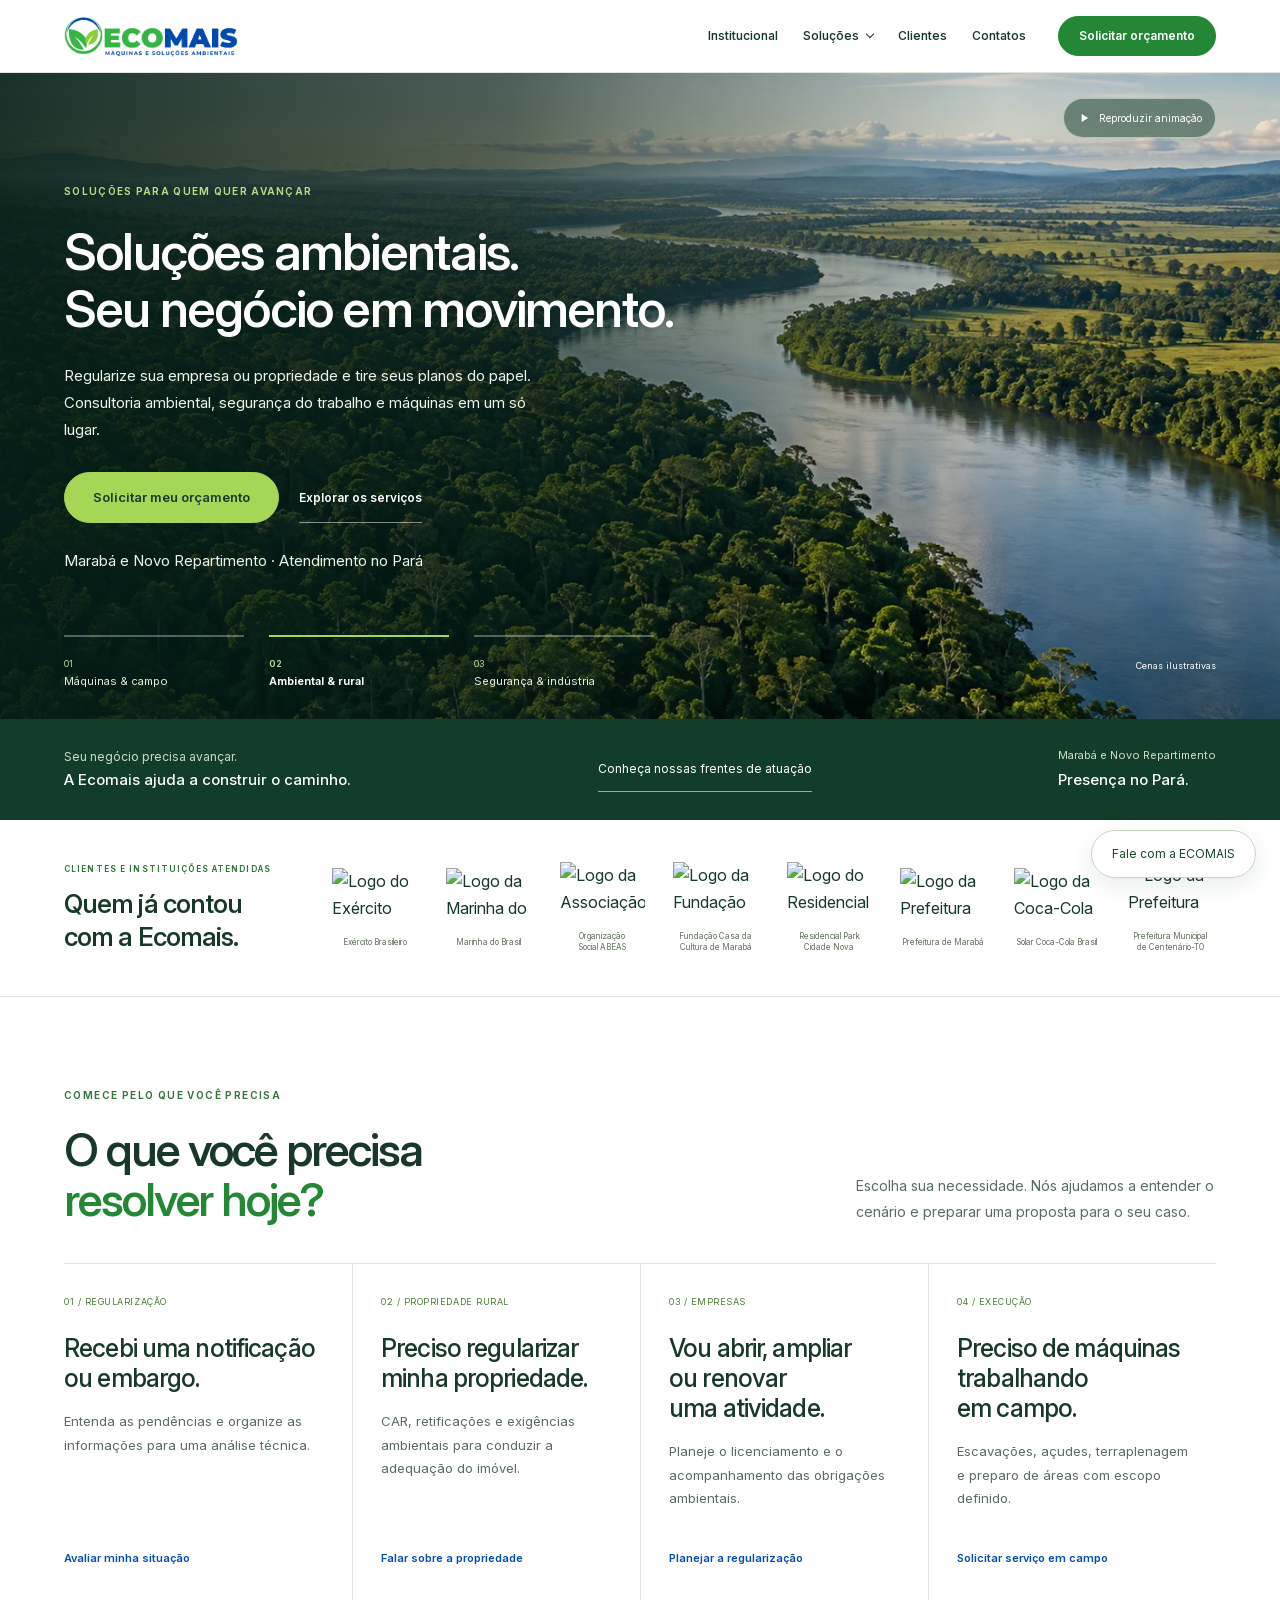
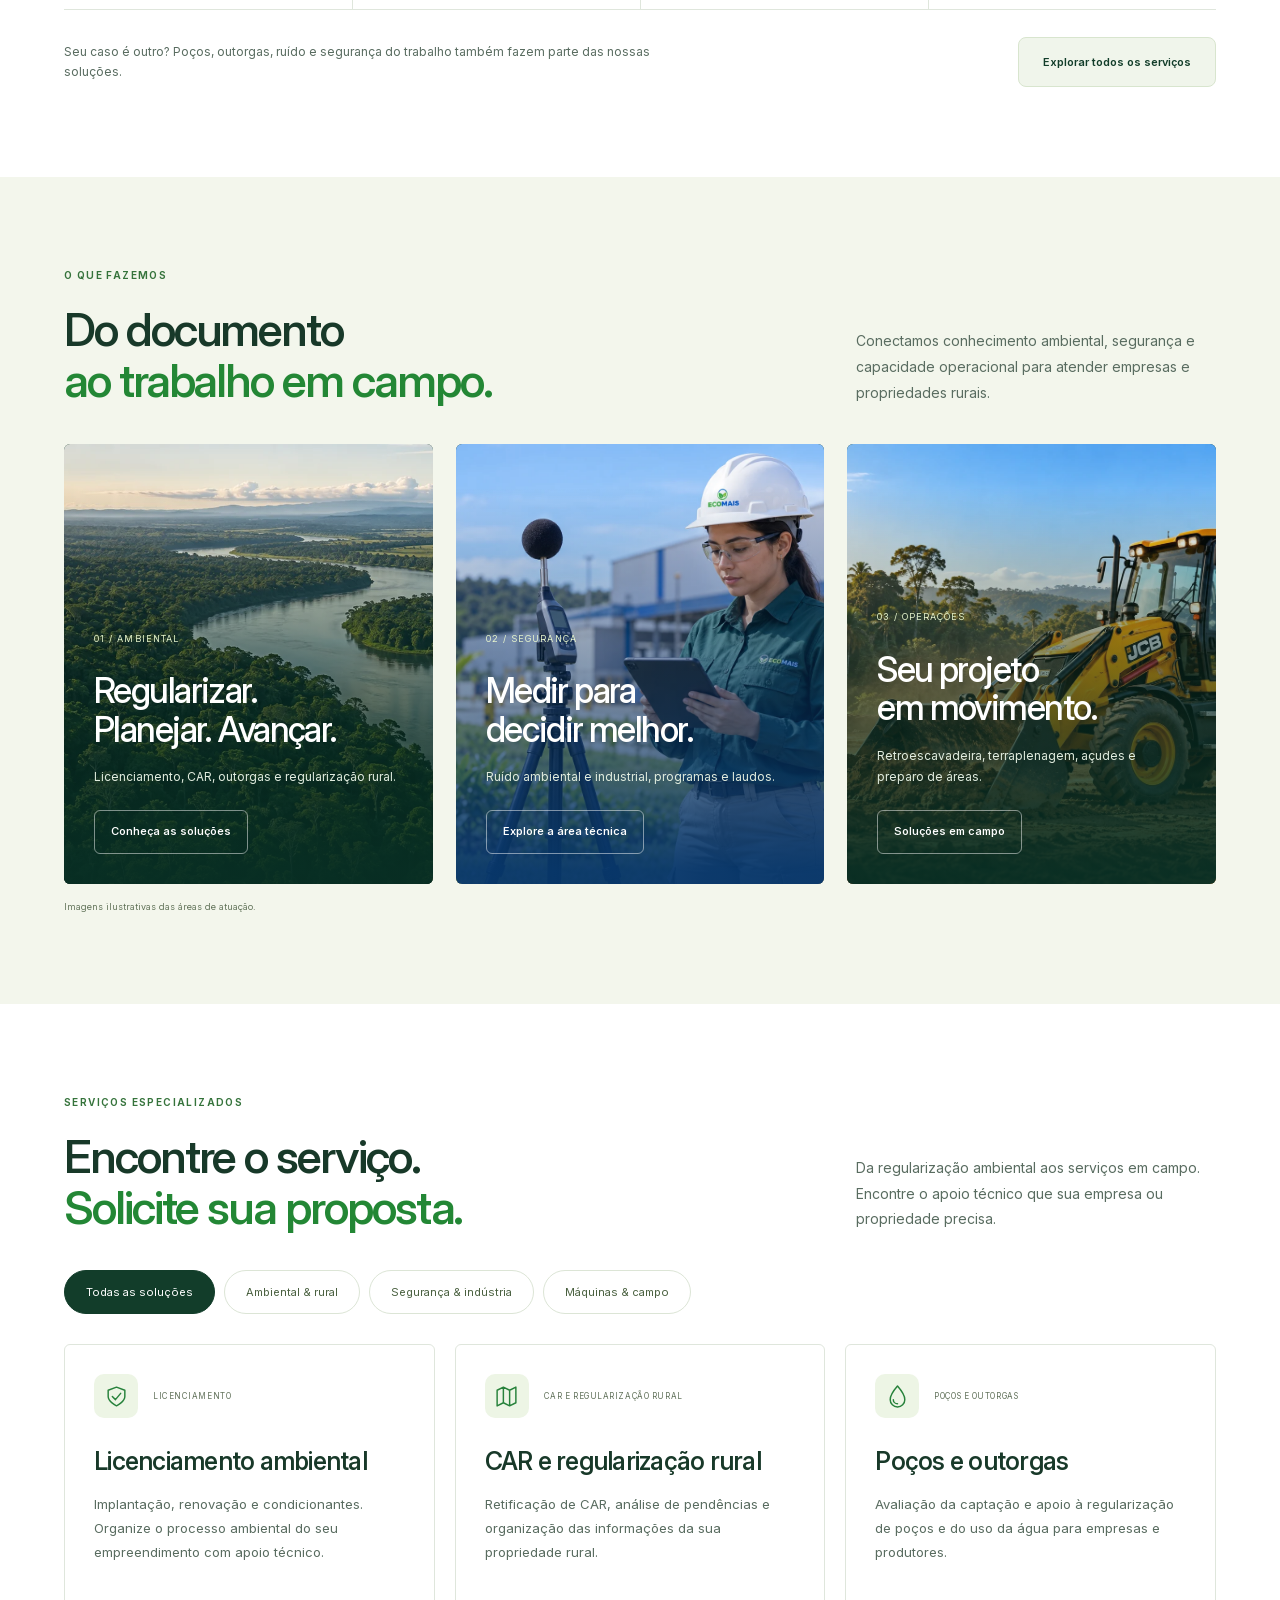
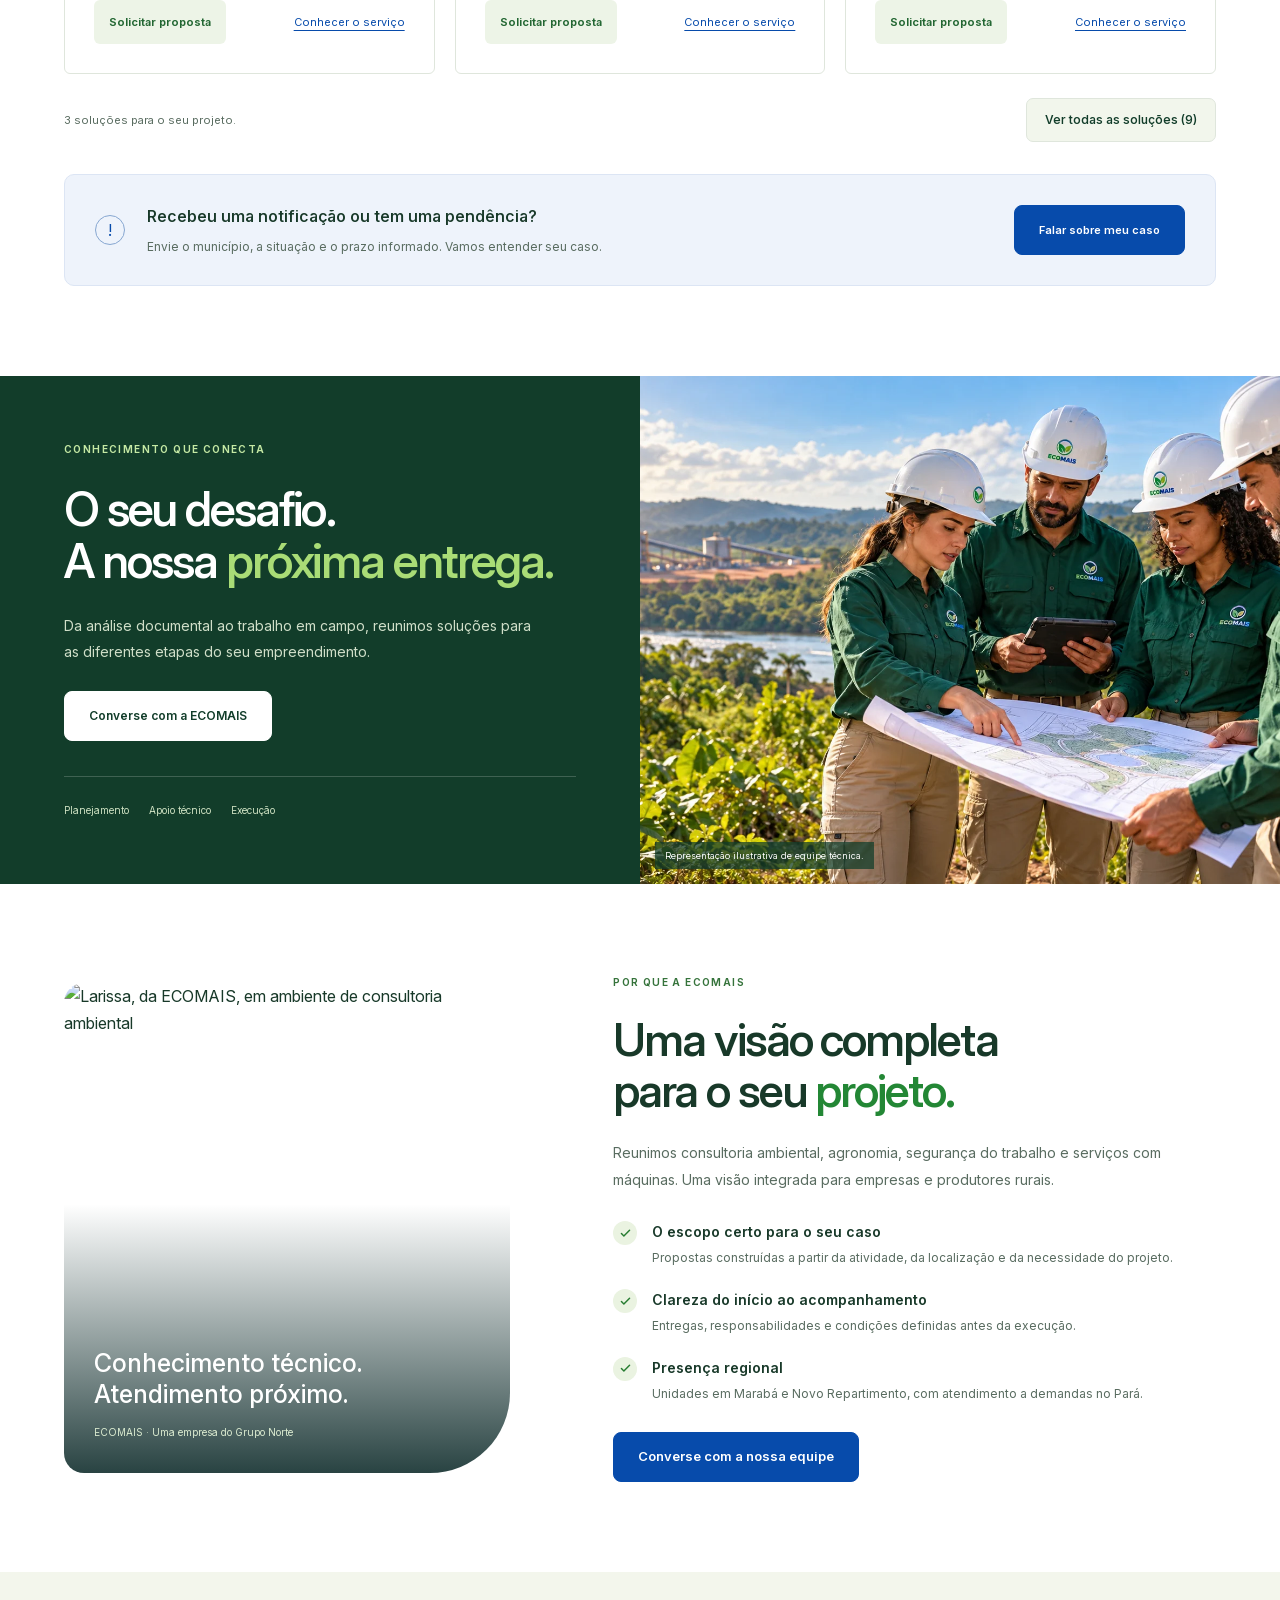
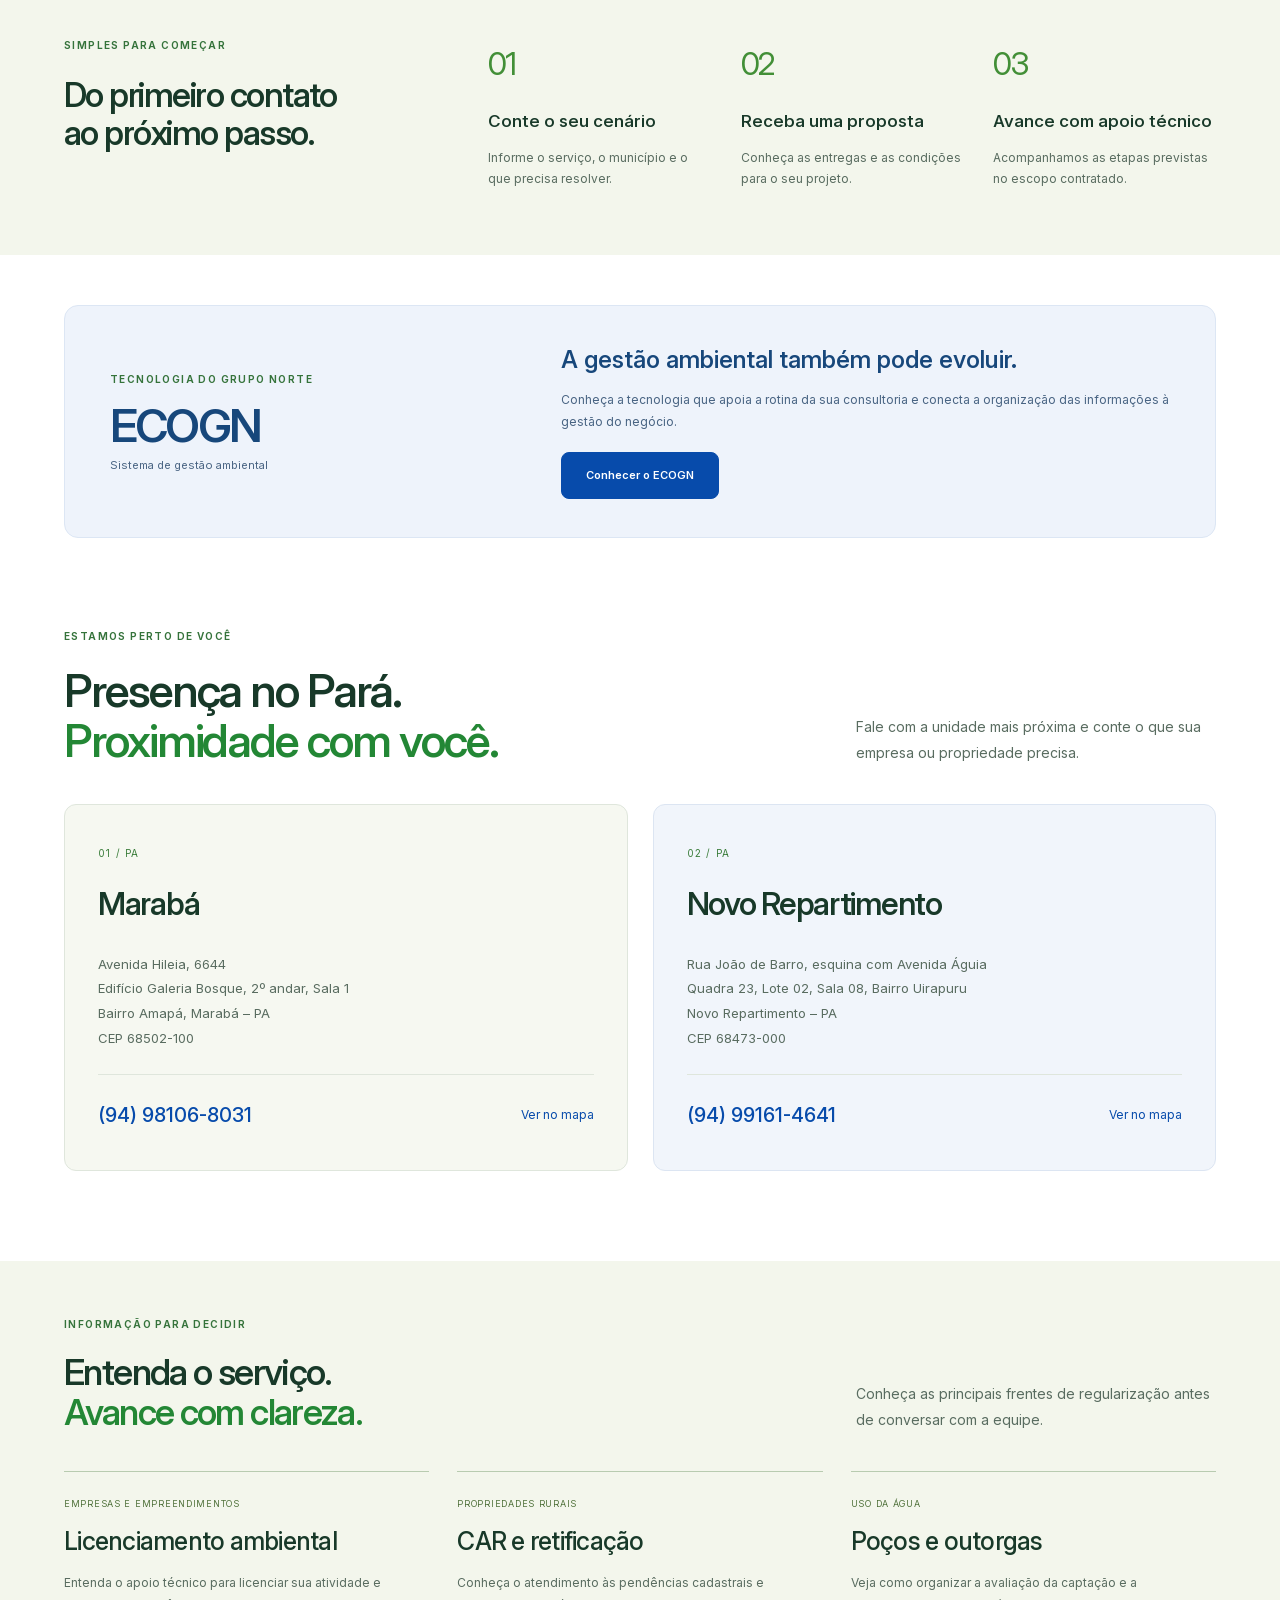
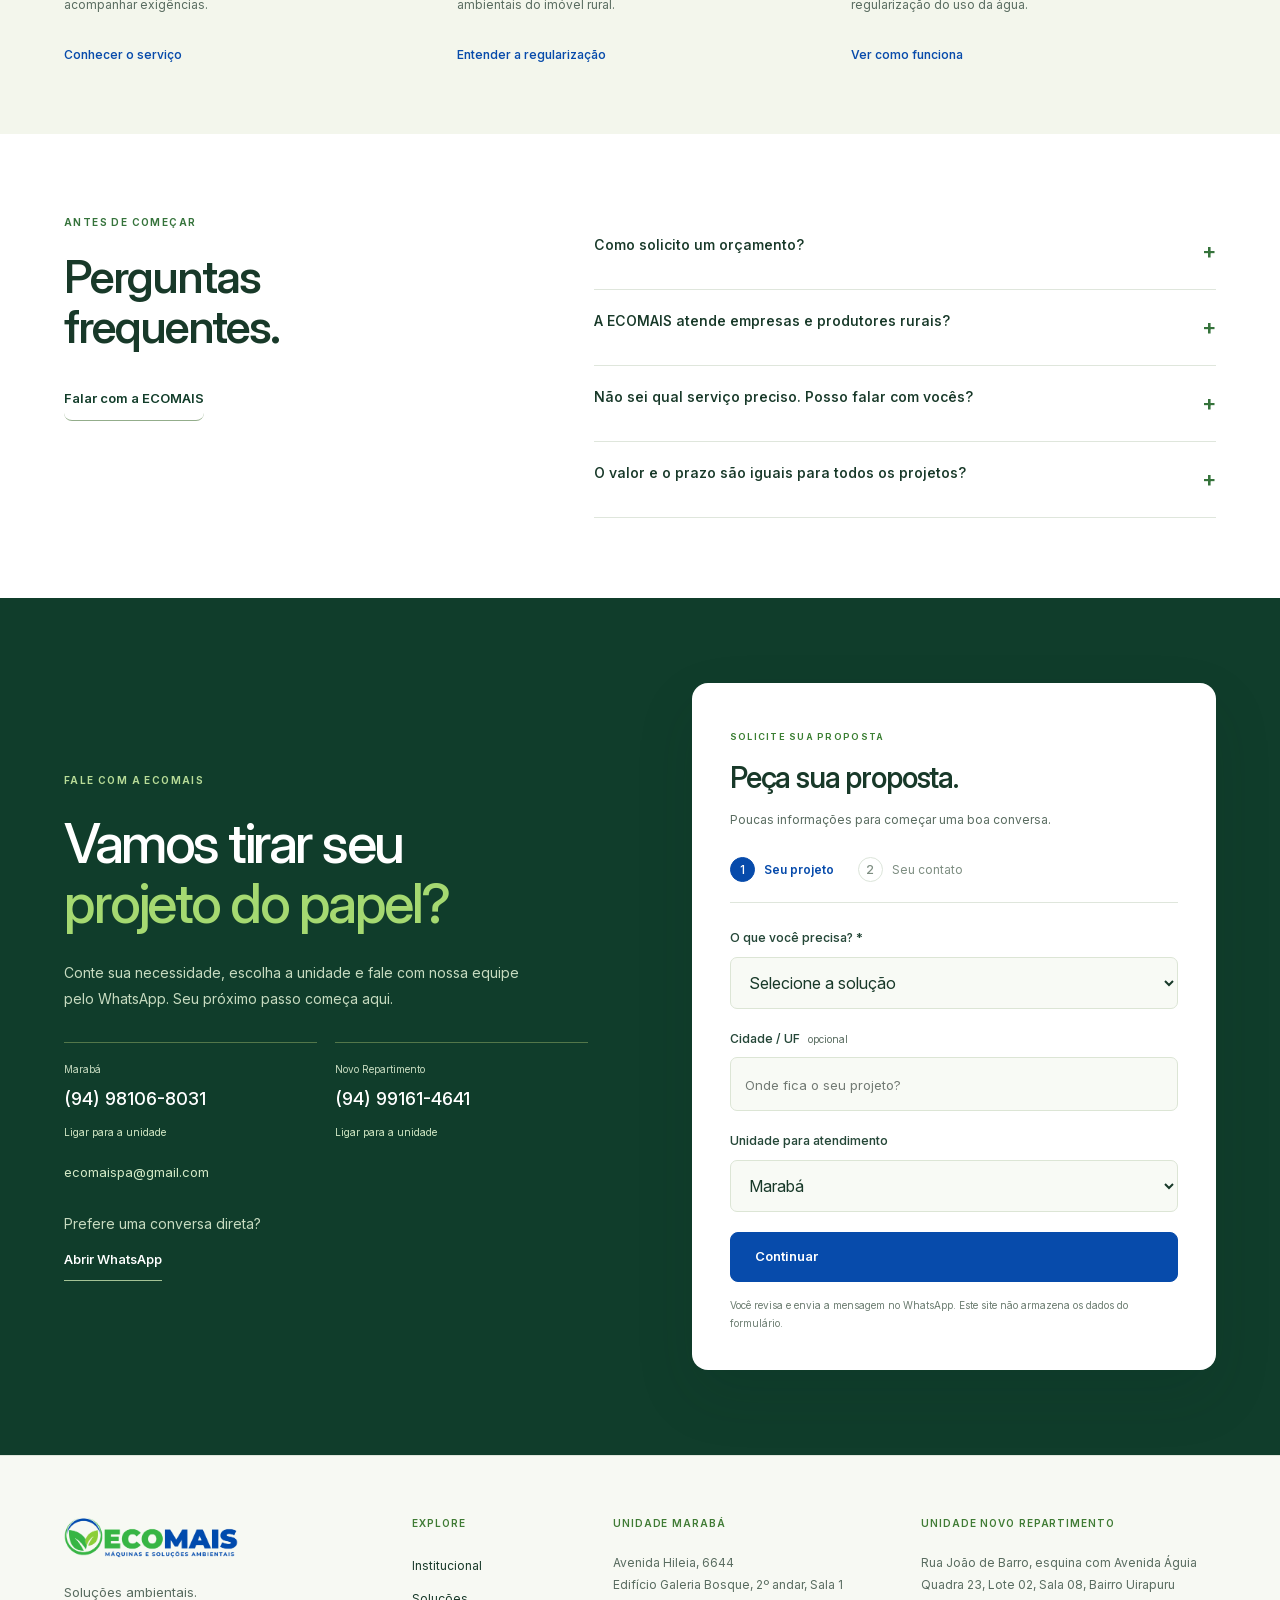
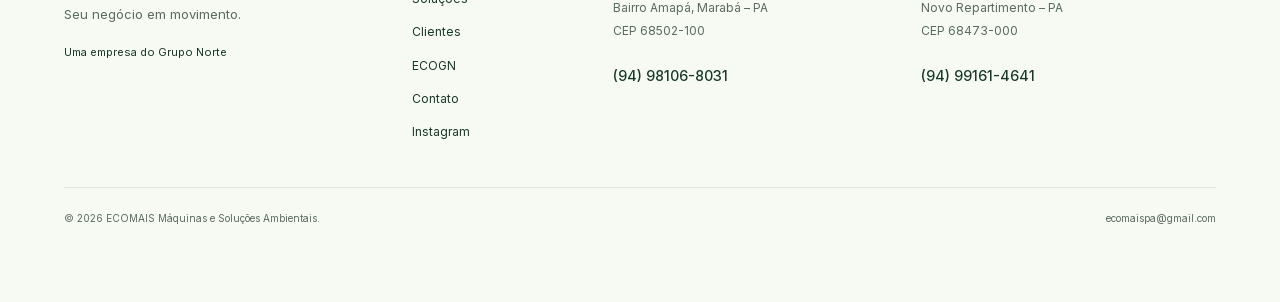
==== commit 1bbedb8b: "Refine header and photographic opening from client reference" ====
--- a/index.html
+++ b/index.html
@@ -23,12 +23,12 @@
 <main id="conteudo" tabindex="-1">
 <section class="operation-hero" id="inicio" aria-labelledby="hero-title">
 <div class="operation-media">
-<img id="operation-photo" class="operation-photo" src="/assets/jcb-3cx-plus-operacao.webp" width="1672" height="941" alt="Cena ilustrativa de retroescavadeira JCB 3CX Plus em operação rural" fetchpriority="high">
+<img id="operation-photo" class="operation-photo" src="/assets/paisagem-ambiental-ecomais.webp" width="1920" height="713" alt="Paisagem ilustrativa de rio, floresta e área rural" fetchpriority="high">
 <video id="operation-video" class="operation-photo operation-video" autoplay muted loop playsinline preload="none" aria-hidden="true" tabindex="-1"></video>
 </div>
 <button id="operation-motion" class="operation-motion" type="button" aria-label="Pausar vídeo de abertura" hidden><svg viewBox="0 0 24 24" fill="currentColor" aria-hidden="true"><path d="M7 5h3v14H7zm7 0h3v14h-3z"/></svg><span>Pausar vídeo</span></button>
-<div class="operation-overlay"></div><div class="hero-seal"><span>AMBIENTAL · RURAL · OPERACIONAL</span><strong>Conhecimento técnico.<br>Força para realizar.</strong></div><div class="container operation-content"><p class="eyebrow" id="operation-kicker">SOLUÇÕES PARA QUEM QUER AVANÇAR</p><h1 id="hero-title">Seu negócio.<br>Pronto para<br><em>avançar.</em></h1><p id="operation-description">Regularize sua empresa ou propriedade e tire seus planos do papel. Consultoria ambiental, segurança do trabalho e máquinas em um só lugar.</p><a class="button operation-cta" id="operation-cta" href="#orcamento">Solicitar meu orçamento</a><a class="hero-secondary" href="#sua-necessidade">Explorar os serviços</a><p class="hero-reassurance">Marabá e Novo Repartimento · Atendimento no Pará</p></div>
-<div class="container operation-bottom"><div class="operation-tabs" role="group" aria-label="Explorar áreas de atuação"><button type="button" data-scene="maquinas" aria-pressed="true"><span>01</span> Máquinas & campo</button><button type="button" data-scene="ambiental" aria-pressed="false"><span>02</span> Ambiental & rural</button><button type="button" data-scene="seguranca" aria-pressed="false"><span>03</span> Segurança & indústria</button></div><span class="image-credit">Cenas ilustrativas</span></div></section>
+<div class="operation-overlay"></div><div class="hero-seal"><span>AMBIENTAL · RURAL · OPERACIONAL</span><strong>Conhecimento técnico.<br>Força para realizar.</strong></div><div class="container operation-content"><p class="eyebrow" id="operation-kicker">SOLUÇÕES PARA QUEM QUER AVANÇAR</p><h1 id="hero-title">Soluções ambientais.<br><em>Seu negócio em movimento.</em></h1><p id="operation-description">Regularize sua empresa ou propriedade e tire seus planos do papel. Consultoria ambiental, segurança do trabalho e máquinas em um só lugar.</p><a class="button operation-cta" id="operation-cta" href="#orcamento">Solicitar meu orçamento</a><a class="hero-secondary" href="#sua-necessidade">Explorar os serviços</a><p class="hero-reassurance">Marabá e Novo Repartimento · Atendimento no Pará</p></div>
+<div class="container operation-bottom"><div class="operation-tabs" role="group" aria-label="Explorar áreas de atuação"><button type="button" data-scene="maquinas" aria-pressed="false"><span>01</span> Máquinas & campo</button><button type="button" data-scene="ambiental" aria-pressed="true"><span>02</span> Ambiental & rural</button><button type="button" data-scene="seguranca" aria-pressed="false"><span>03</span> Segurança & indústria</button></div><span class="image-credit">Cenas ilustrativas</span></div></section>
 <div class="expertise-ribbon"><div class="container"><p>Seu negócio precisa avançar.<br><strong>A Ecomais ajuda a construir o caminho.</strong></p><a href="#frentes">Conheça nossas frentes de atuação </a><span>Marabá e Novo Repartimento<br><strong>Presença no Pará.</strong></span></div></div>
 <section class="trust-section" id="clientes" aria-labelledby="clientes-title"><div class="container trust-layout"><div class="trust-title"><p class="eyebrow">Clientes e instituições atendidas</p><h2 id="clientes-title">Quem já contou<br>com a Ecomais.</h2><div class="rail-controls" hidden><button type="button" data-clients-prev aria-label="Ver clientes anteriores">Anterior</button><button type="button" data-clients-next aria-label="Ver próximos clientes">Próximos</button></div></div><div class="clients-rail" tabindex="0" role="region" aria-label="Clientes e instituições atendidas"><article class="client-item"><img class="client-logo-img exercito-logo" src="/assets/logo-exercito-brasileiro.webp" alt="Logo do Exército Brasileiro" width="866" height="650" loading="lazy" decoding="async"><h3>Exército Brasileiro</h3></article>
 <article class="client-item"><img class="client-logo-img marinha-logo" src="/assets/logo-marinha-brasil.webp" alt="Logo da Marinha do Brasil" width="1920" height="2570" loading="lazy" decoding="async"><h3>Marinha do Brasil</h3></article>
--- a/brand.css
+++ b/brand.css
@@ -12,12 +12,12 @@
 h2{font-size:clamp(34px,3.6vw,54px);font-weight:550;line-height:1.1;letter-spacing:-.045em}
 h2 span{color:var(--green)}
 a:focus-visible,button:focus-visible,summary:focus-visible{outline:3px solid #3378d7;outline-offset:5px}
-.group-bar{background:#123d2a;border:0}
+.group-bar{display:none}
 .group-bar>.container,.group-bar strong{color:#edf4e7}
 .group-bar>.container{min-height:30px;font-size:10px}
 .header{background:#fffffff5;backdrop-filter:blur(12px);border-bottom:1px solid var(--line);box-shadow:none}
-.header-inner{height:92px}
-.brand svg{width:218px;height:55px}
+.header-inner{height:72px}
+.brand svg{width:174px;height:43px}
 .desktop-nav{gap:25px}
 .desktop-nav>a,.nav-services summary{font-size:12px;font-weight:550}
 .header-cta{background:var(--blue);border-color:var(--blue)}
@@ -49,14 +49,14 @@
 .service-page .service-budget .eyebrow{color:#b7df93}
 .service-page .service-budget p{color:#d1dfc9}
 
-@media(max-width:900px){.header-inner{height:76px}
-.brand svg{width:195px}
+@media(max-width:900px){.header-inner{height:64px}
+.brand svg{width:160px}
 .service-page .service-hero-grid{gap:30px}
 .service-page .service-hero h1{font-size:42px}
 }
 
-@media(max-width:680px){.brand svg{width:188px;height:48px}
-.header-inner{height:74px}
+@media(max-width:680px){.brand svg{width:155px;height:39px}
+.header-inner{height:64px}
 .group-bar>.container>span{display:none}
 .service-page .service-hero-grid{grid-template-columns:1fr;gap:32px}
 .service-page .service-hero h1{font-size:38px}
@@ -65,3 +65,7 @@
 .service-page .service-budget .button{font-size:12px}
 .footer-bottom{padding-bottom:95px}
 }
+
+/* Compact navigation across the full portfolio. */
+.header .header-cta{min-height:40px;padding:10px 20px;border-radius:30px;background:var(--green);border-color:var(--green)}
+html{scroll-padding-top:84px}
--- a/commercial.css
+++ b/commercial.css
@@ -410,3 +410,61 @@
 .front-card img,.operation-video{transition:none}
 .front-card:hover img{transform:none}
 }
+
+/* Full-width photographic opening, following the client's visual reference. */
+.home-page .header-inner{height:72px}
+.home-page .brand svg{width:174px;height:43px}
+.operation-hero{background:#10372a;color:white;min-height:620px}
+.operation-media,.operation-overlay{inset:0;width:100%;height:100%;border-radius:0}
+.operation-photo{object-position:center}
+.operation-overlay{background:linear-gradient(90deg,rgba(4,29,22,.9),rgba(4,29,22,.65) 40%,rgba(4,29,22,.08) 78%)}
+.operation-content{min-height:620px;padding-top:110px;padding-bottom:145px}
+.operation-content>*{max-width:56%}
+.operation-content .eyebrow{color:#b5de8b;letter-spacing:.13em;margin-bottom:23px}
+.operation-content h1{max-width:650px;font-size:clamp(40px,4vw,58px);font-weight:550;line-height:1.12;letter-spacing:-.035em}
+.operation-content h1 em{color:white}
+.operation-content>p:not(.eyebrow){color:#edf4eb;max-width:490px;font-size:15px;line-height:1.8;margin-top:24px}
+.operation-content .hero-reassurance{color:#d1e4ce;font-size:11px;margin-top:20px}
+.operation-cta{background:#a5d656;color:#173c29;border-color:#a5d656;border-radius:30px;padding:15px 28px}
+.operation-cta:hover{background:#b8e571;border-color:#b8e571;color:#173c29}
+.hero-secondary{color:white;border-color:#ffffff80}
+.hero-seal{display:none}
+.operation-motion{top:25px;right:var(--gutter);background:#123d2a80}
+.operation-bottom{bottom:24px}
+.operation-tabs{max-width:590px;width:58%;gap:25px}
+.operation-tabs button{color:#e4eddf;border-top-color:#ffffff50;font-size:11px}
+.operation-tabs button span{color:#badd9f}
+.operation-tabs button[aria-pressed=true]{color:white;border-top-color:#a5d656}
+.image-credit{margin:0;font-size:9px}
+.expertise-ribbon{background:#123d2a}
+.front-card,.solution-card{border-radius:6px}
+@media(max-width:900px){
+.home-page .header-inner{height:64px}
+.home-page .brand svg{width:160px;height:40px}
+.operation-content h1{font-size:46px;max-width:600px}
+.operation-content>*{max-width:75%}
+.operation-content .eyebrow{max-width:80%;font-size:9px}
+.operation-tabs{width:75%;max-width:590px}
+}
+@media(max-width:680px){
+.home-page .header-inner{height:64px}
+.home-page .brand svg{width:155px;height:39px}
+.operation-hero{min-height:0}
+.operation-content{min-height:620px;padding-top:95px;padding-bottom:145px}
+.operation-media,.operation-overlay{inset:0;width:100%;height:100%;border-radius:0}
+.operation-overlay{background:linear-gradient(90deg,#062b21df,#062b2199),linear-gradient(0deg,#062b21b0,transparent)}
+.operation-photo{object-position:64% center}
+.operation-content h1{font-size:clamp(35px,9vw,45px);line-height:1.14;letter-spacing:-.035em}
+.operation-content>p:not(.eyebrow){font-size:14px;line-height:1.75;margin-top:22px}
+.operation-content .eyebrow{font-size:8px;margin-bottom:20px}
+.operation-cta{width:fit-content;display:inline-flex;font-size:12px;margin-top:25px;padding:14px 24px}
+.hero-secondary{display:none}
+.operation-content .hero-reassurance{font-size:10px;margin-top:19px}
+.operation-motion{top:20px;bottom:auto;right:22px;min-height:34px}
+.operation-bottom{position:absolute;bottom:20px;padding-bottom:0;display:block}
+.operation-tabs{width:100%;max-width:100%;gap:15px}
+.operation-tabs button{font-size:9px;min-height:54px}
+.operation-tabs button span{font-size:8px}
+.image-credit{display:block;color:#d8e8d2;font-size:8px;margin-top:12px;text-align:right}
+.expertise-ribbon>.container{padding-block:22px}
+}
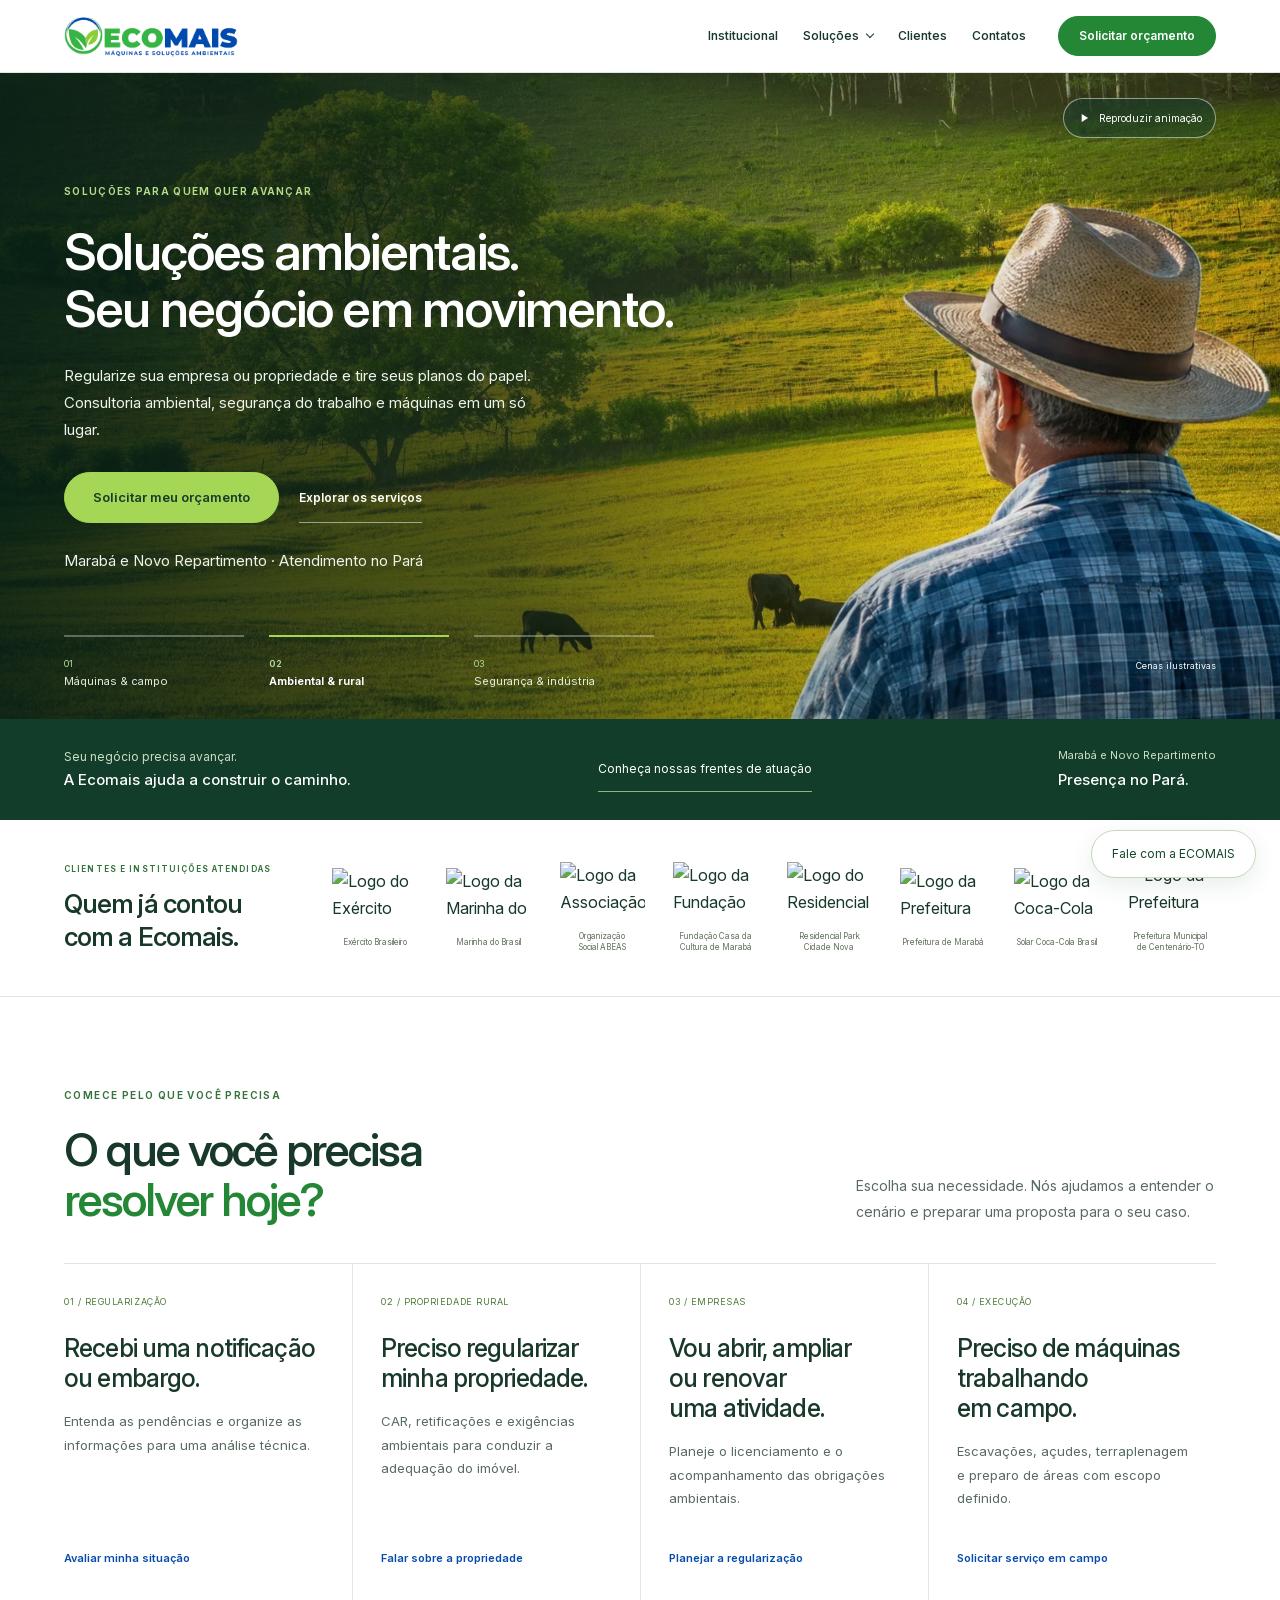
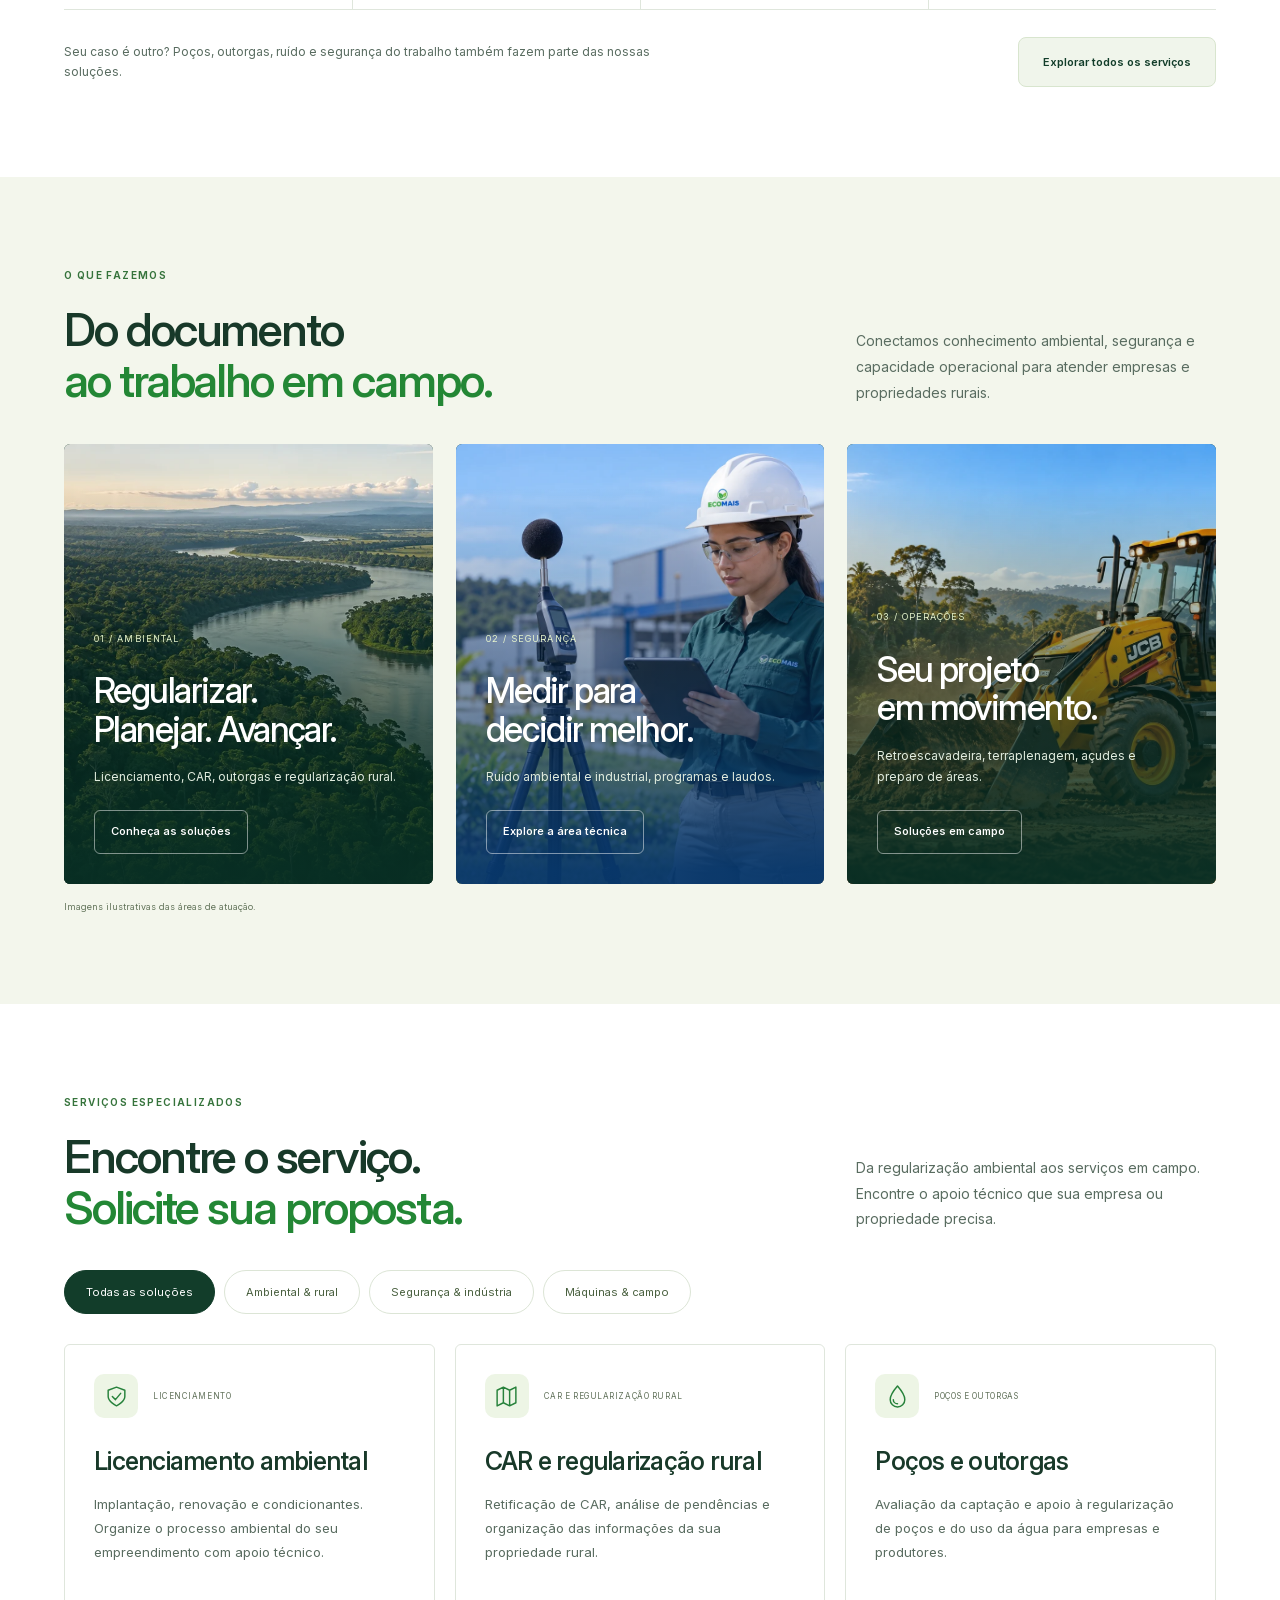
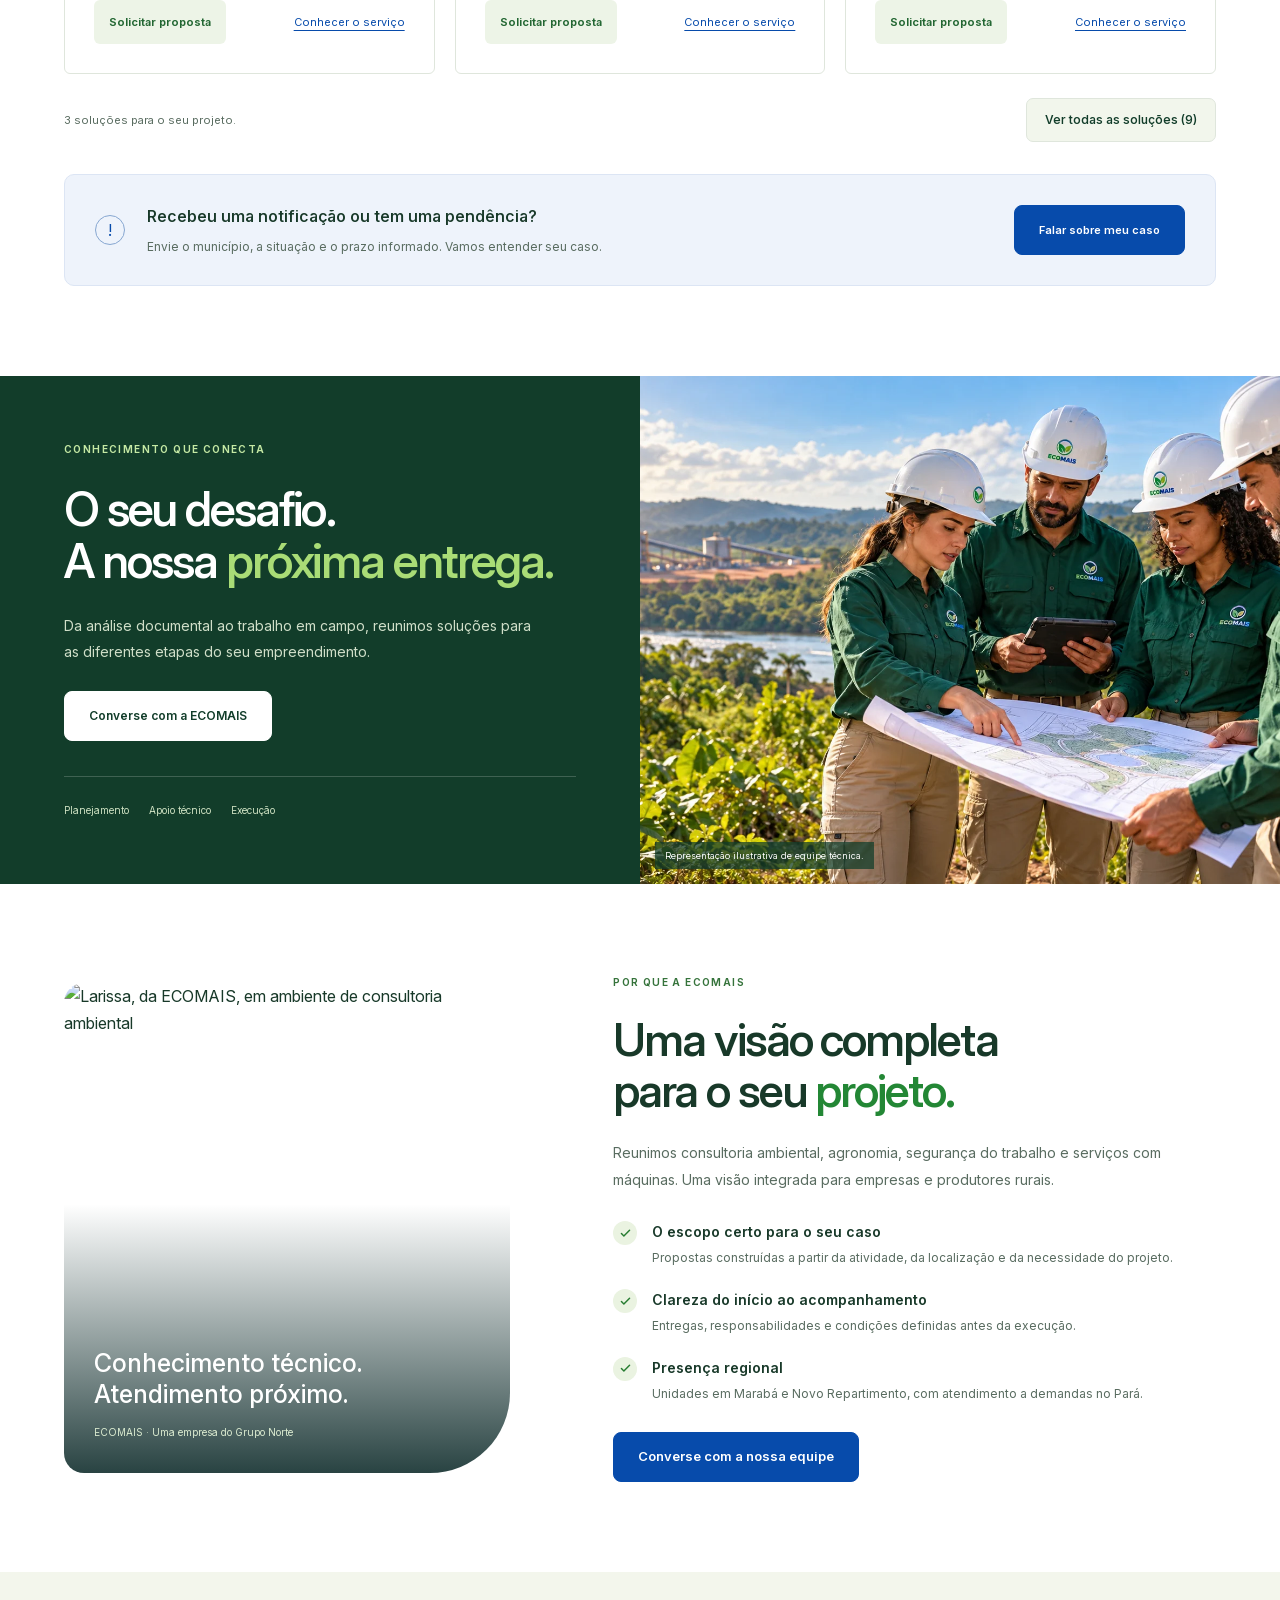
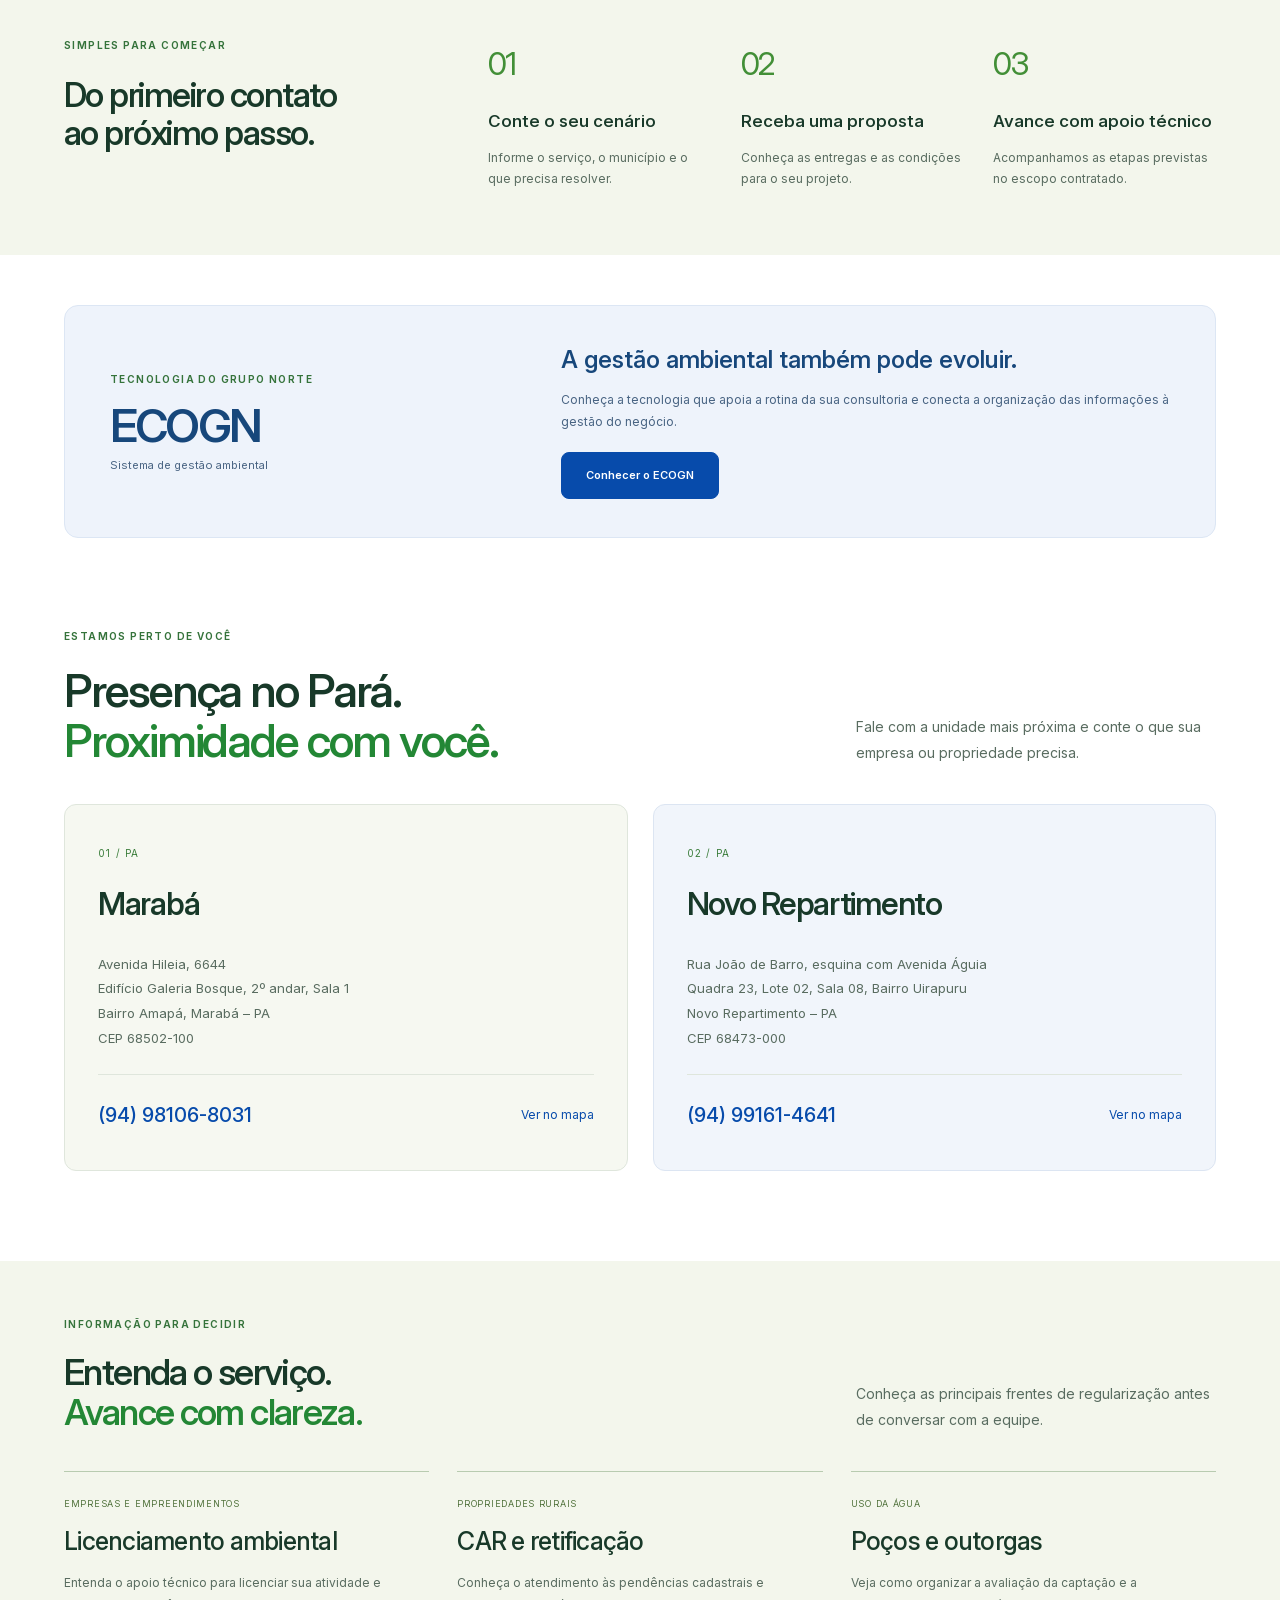
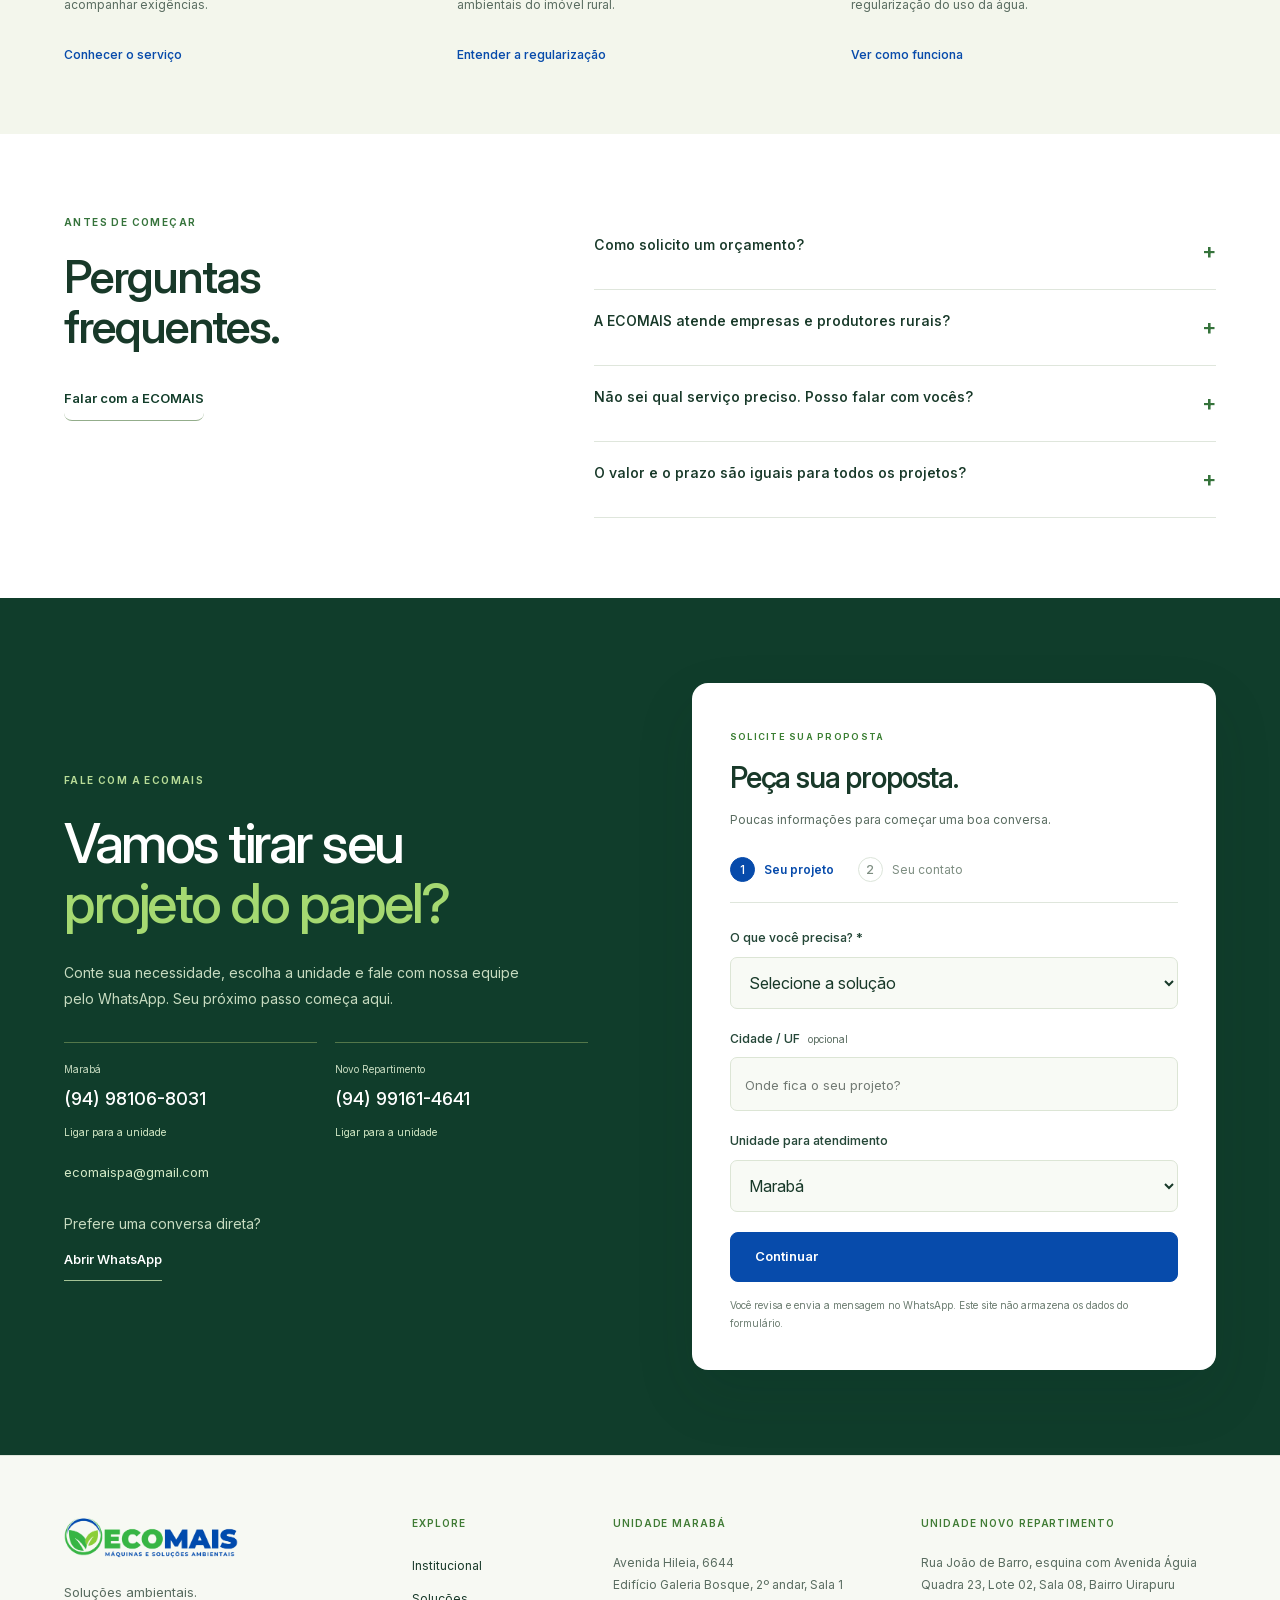
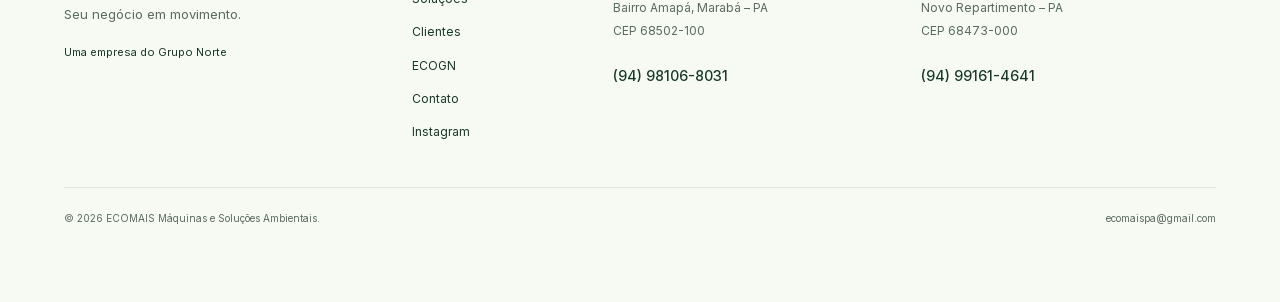
==== commit 9abbab70: "Replace opening image with supplied rural photograph" ====
--- a/index.html
+++ b/index.html
@@ -23,7 +23,7 @@
 <main id="conteudo" tabindex="-1">
 <section class="operation-hero" id="inicio" aria-labelledby="hero-title">
 <div class="operation-media">
-<img id="operation-photo" class="operation-photo" src="/assets/paisagem-ambiental-ecomais.webp" width="1920" height="713" alt="Paisagem ilustrativa de rio, floresta e área rural" fetchpriority="high">
+<img id="operation-photo" class="operation-photo" src="/assets/regularizacao-rural-abertura.webp" width="1536" height="768" alt="Produtor observando uma propriedade rural com pastagem, árvores e gado" fetchpriority="high">
 <video id="operation-video" class="operation-photo operation-video" autoplay muted loop playsinline preload="none" aria-hidden="true" tabindex="-1"></video>
 </div>
 <button id="operation-motion" class="operation-motion" type="button" aria-label="Pausar vídeo de abertura" hidden><svg viewBox="0 0 24 24" fill="currentColor" aria-hidden="true"><path d="M7 5h3v14H7zm7 0h3v14h-3z"/></svg><span>Pausar vídeo</span></button>
--- a/commercial.css
+++ b/commercial.css
@@ -468,3 +468,5 @@
 .image-credit{display:block;color:#d8e8d2;font-size:8px;margin-top:12px;text-align:right}
 .expertise-ribbon>.container{padding-block:22px}
 }
+/* Keep the supplied rural photograph's subject visible on narrow screens. */
+@media(max-width:680px){#operation-photo[src$="regularizacao-rural-abertura.webp"]{object-position:82% center}}
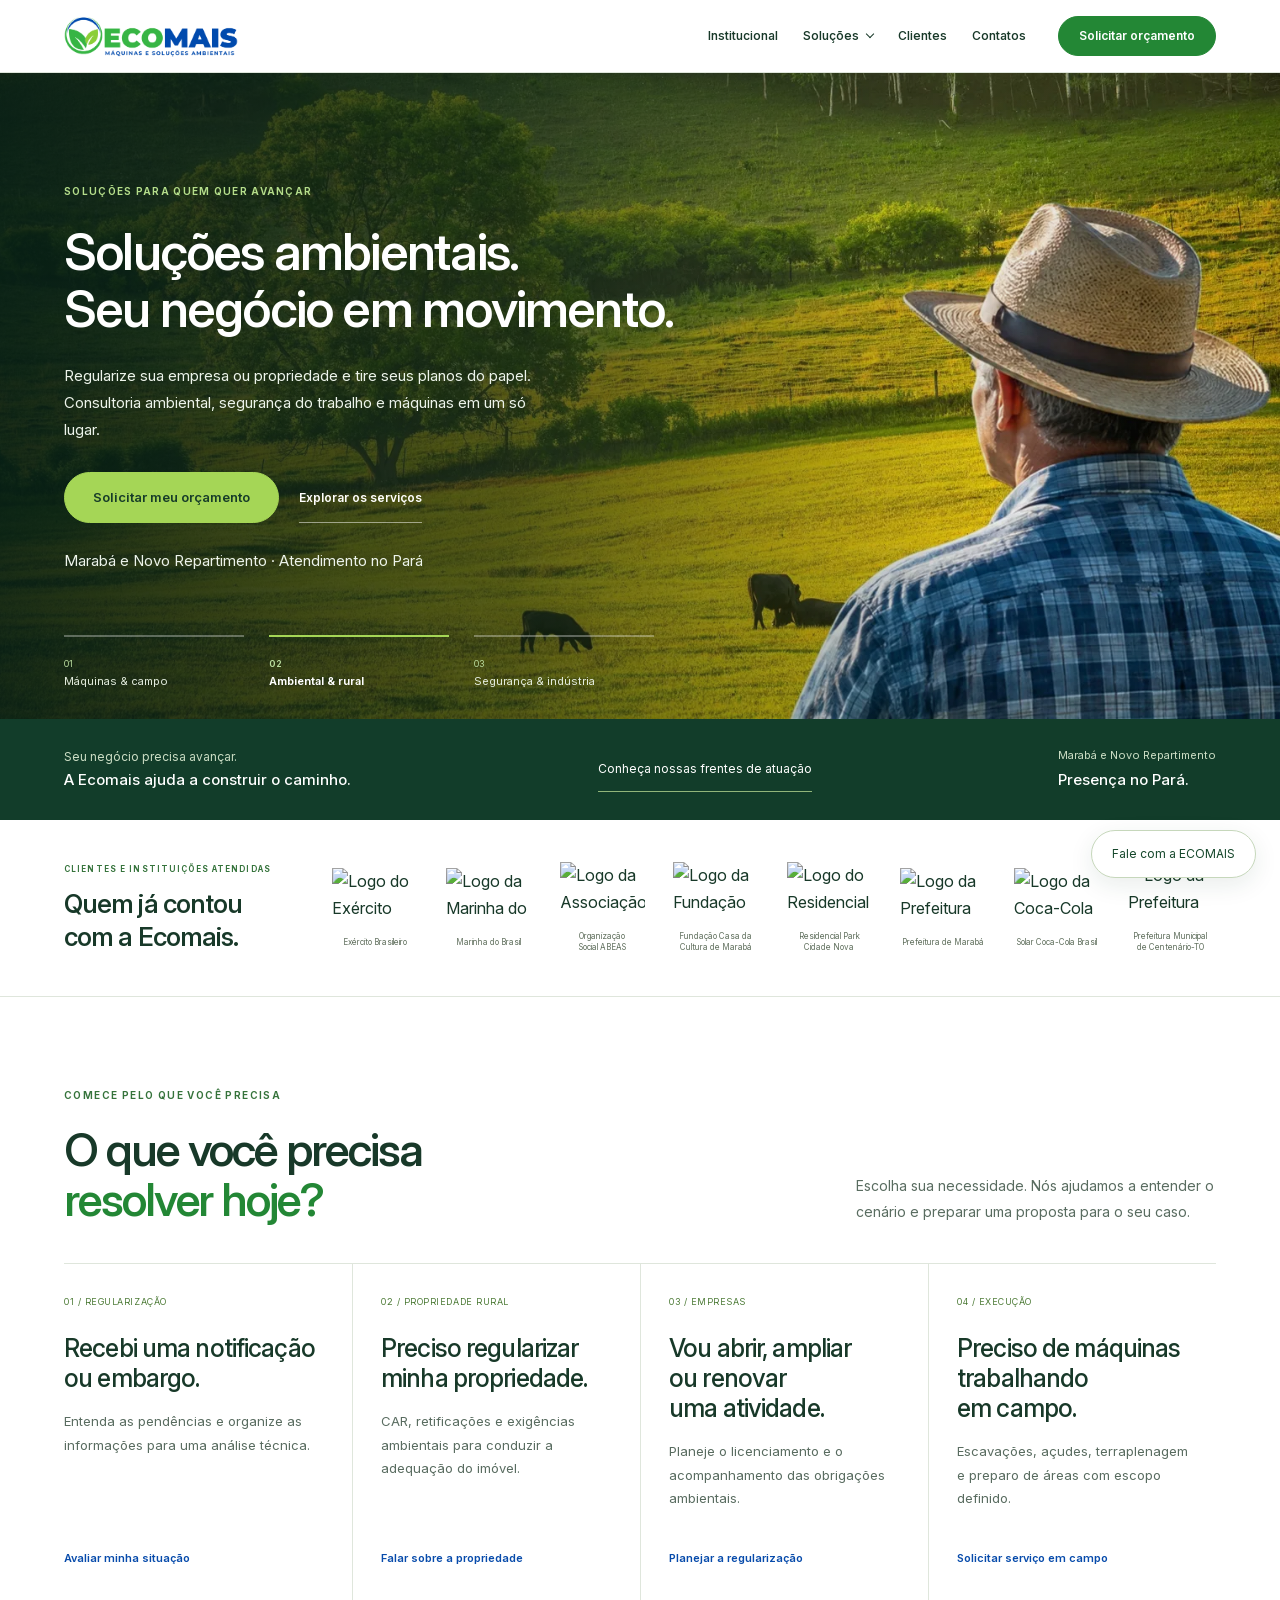
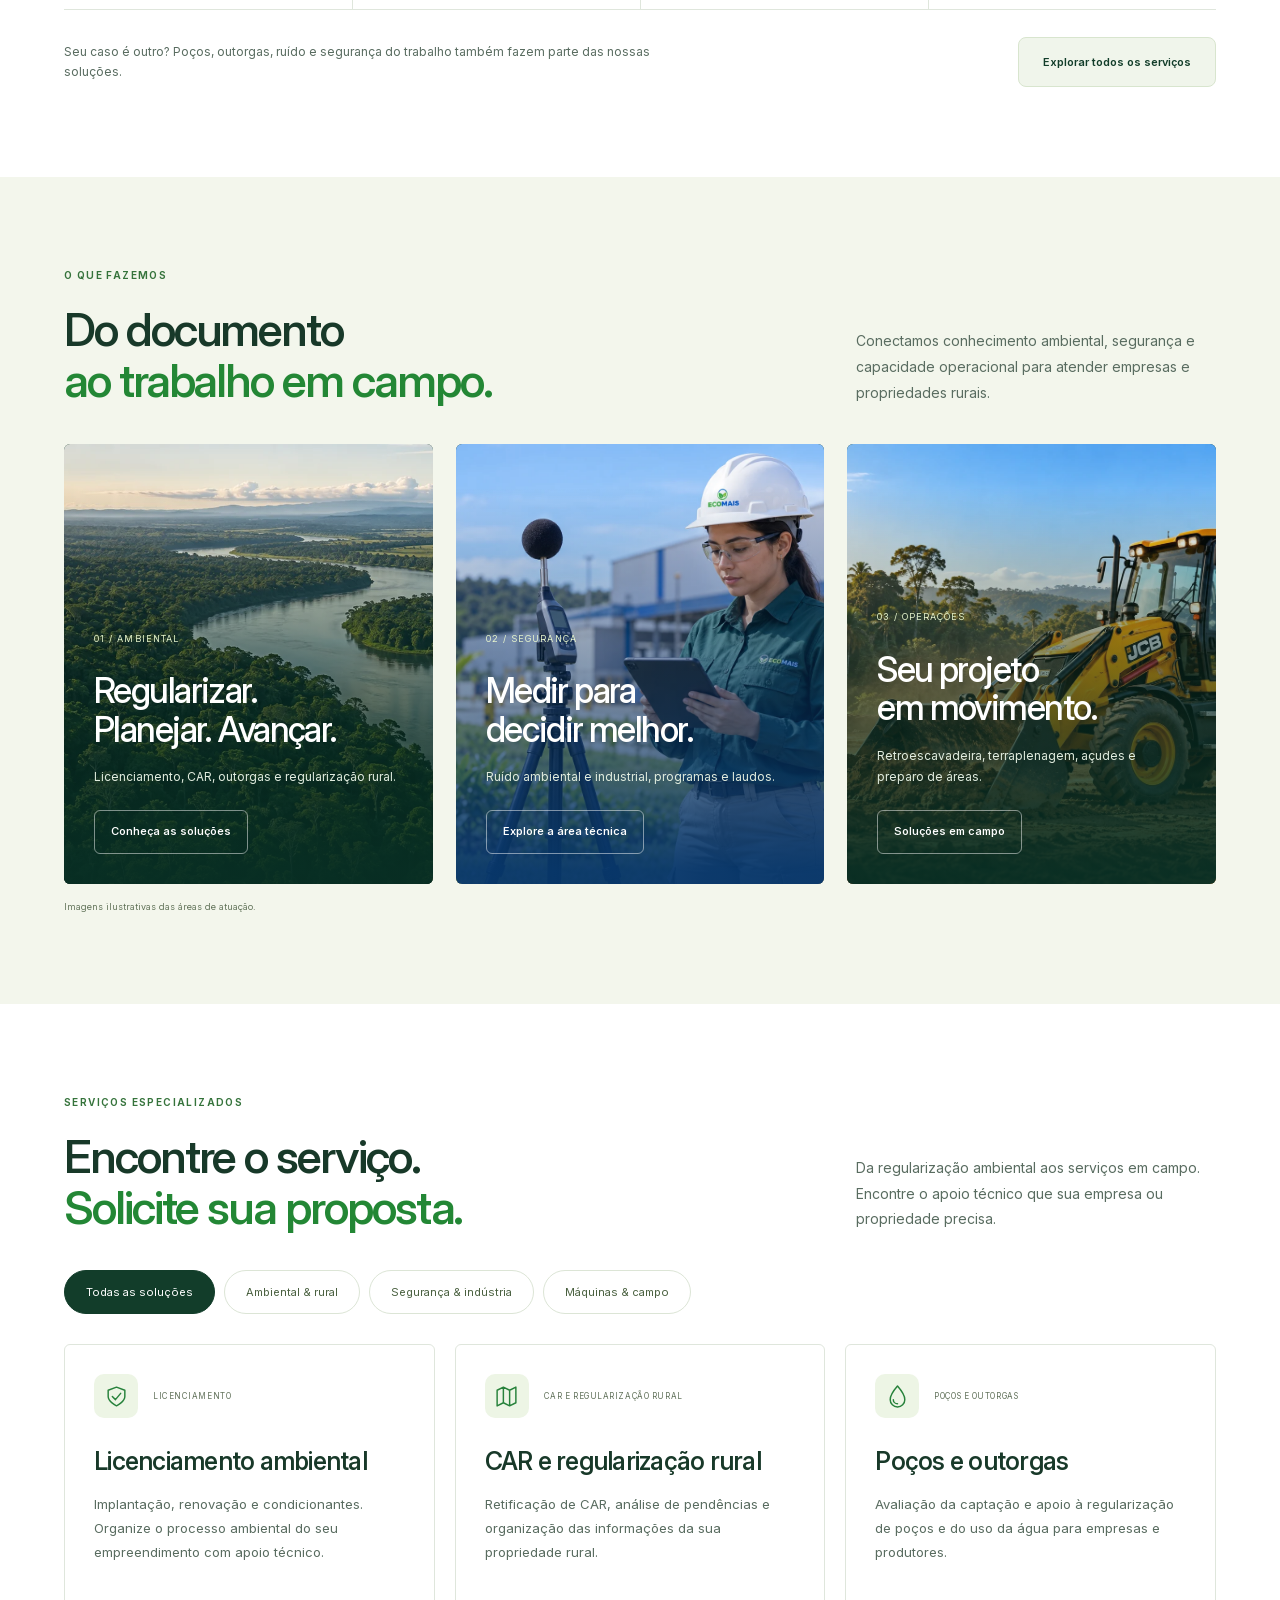
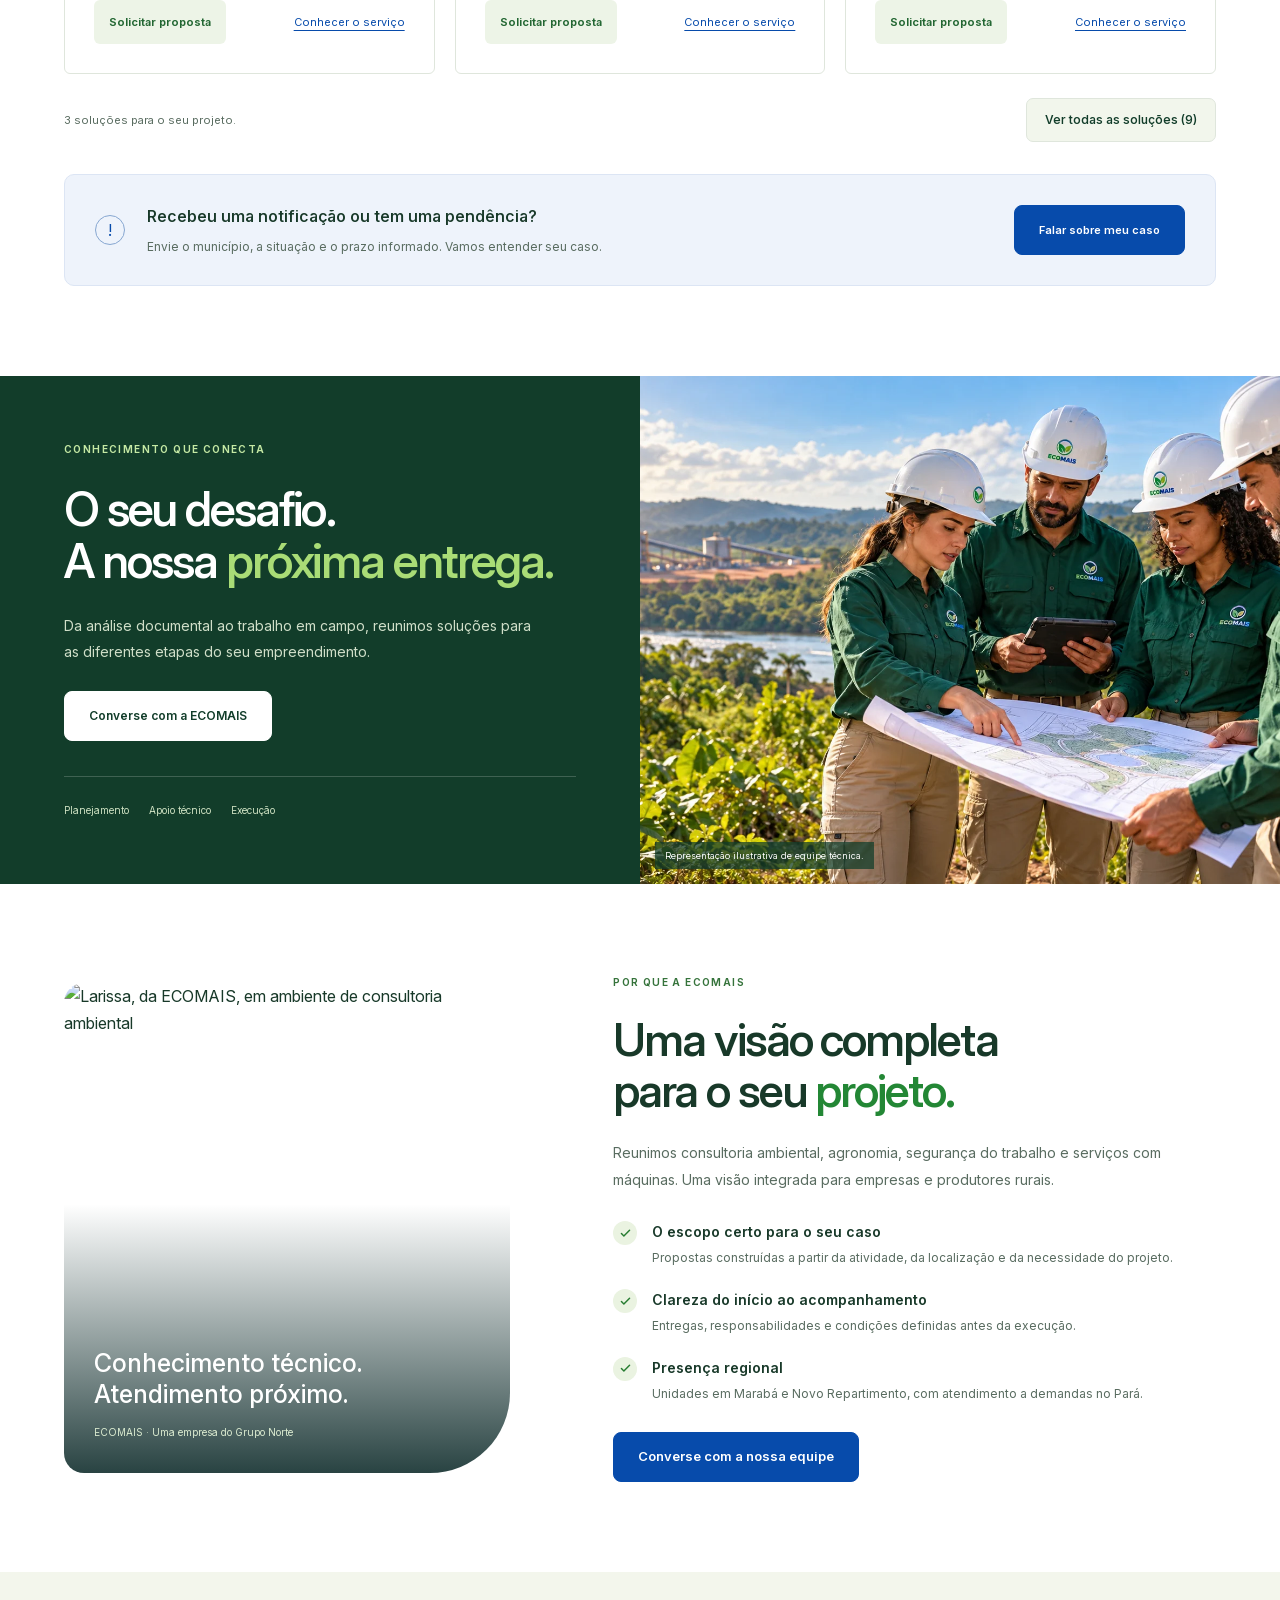
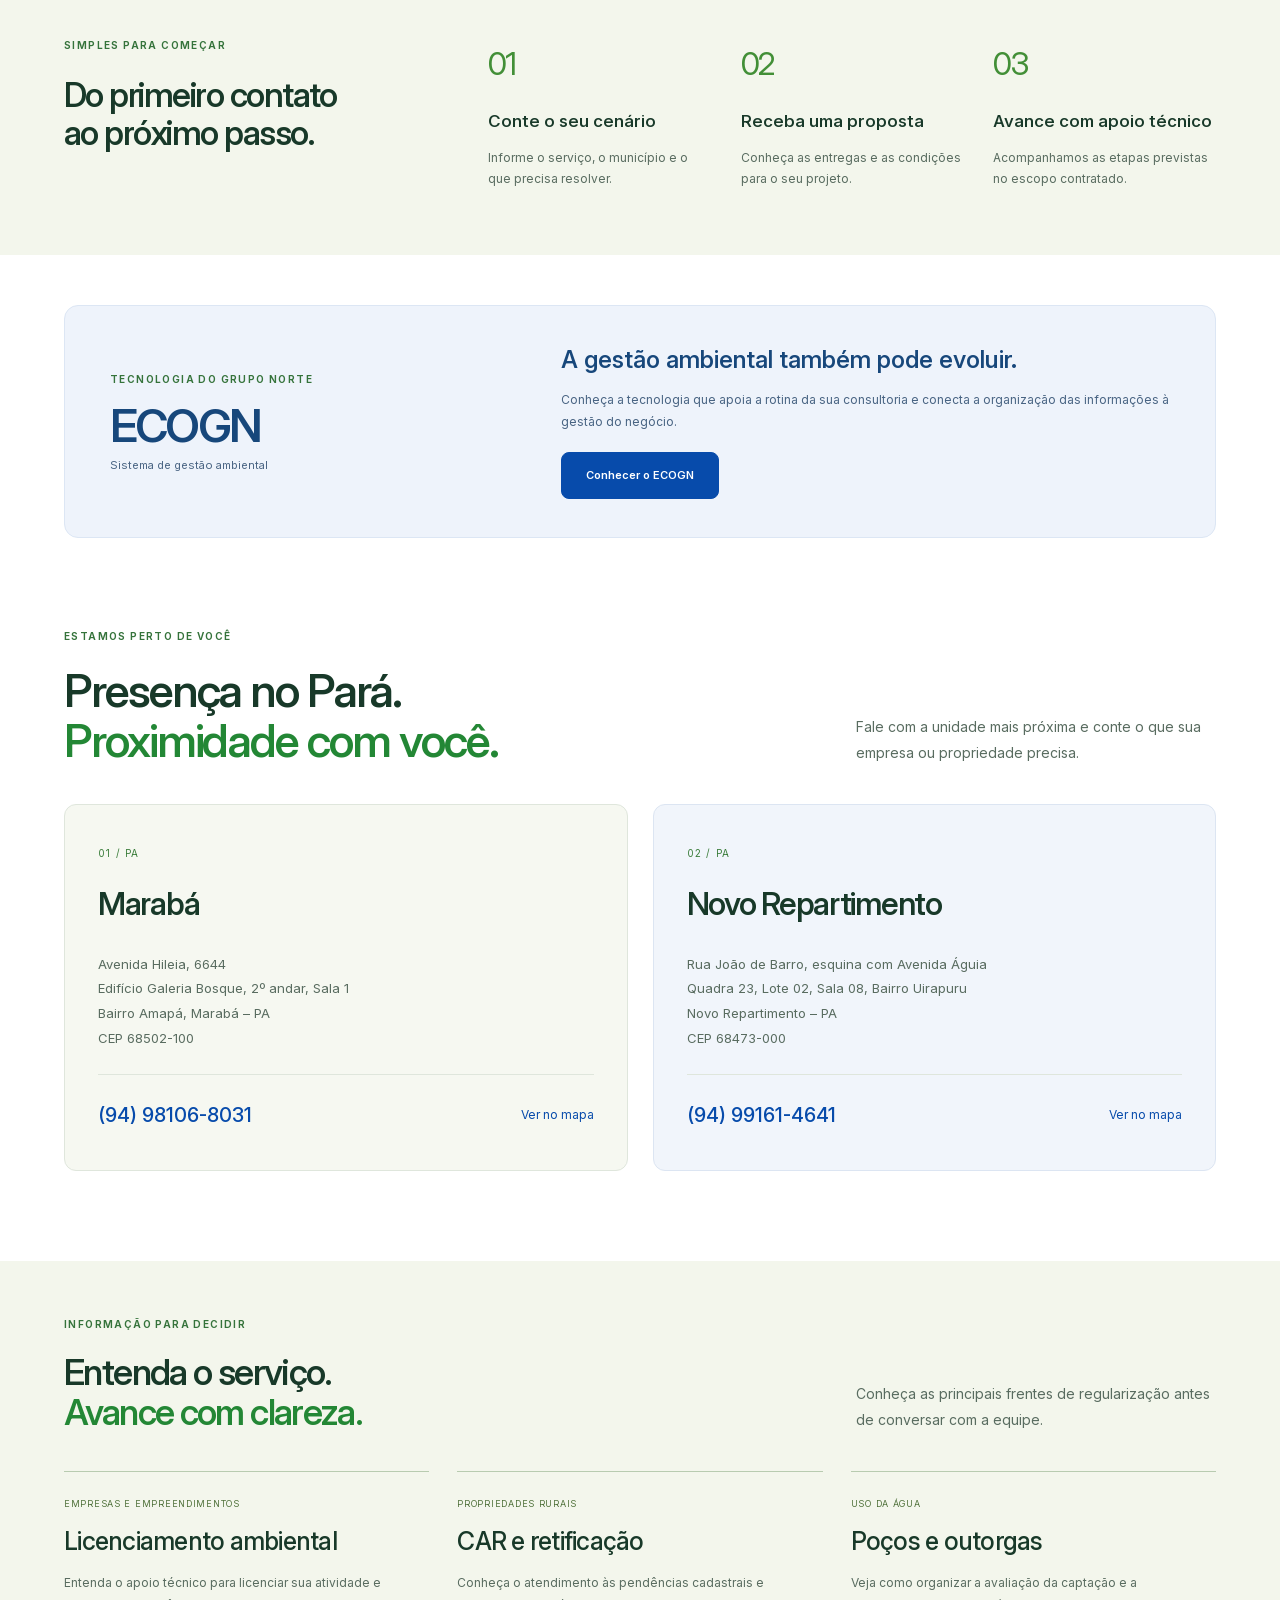
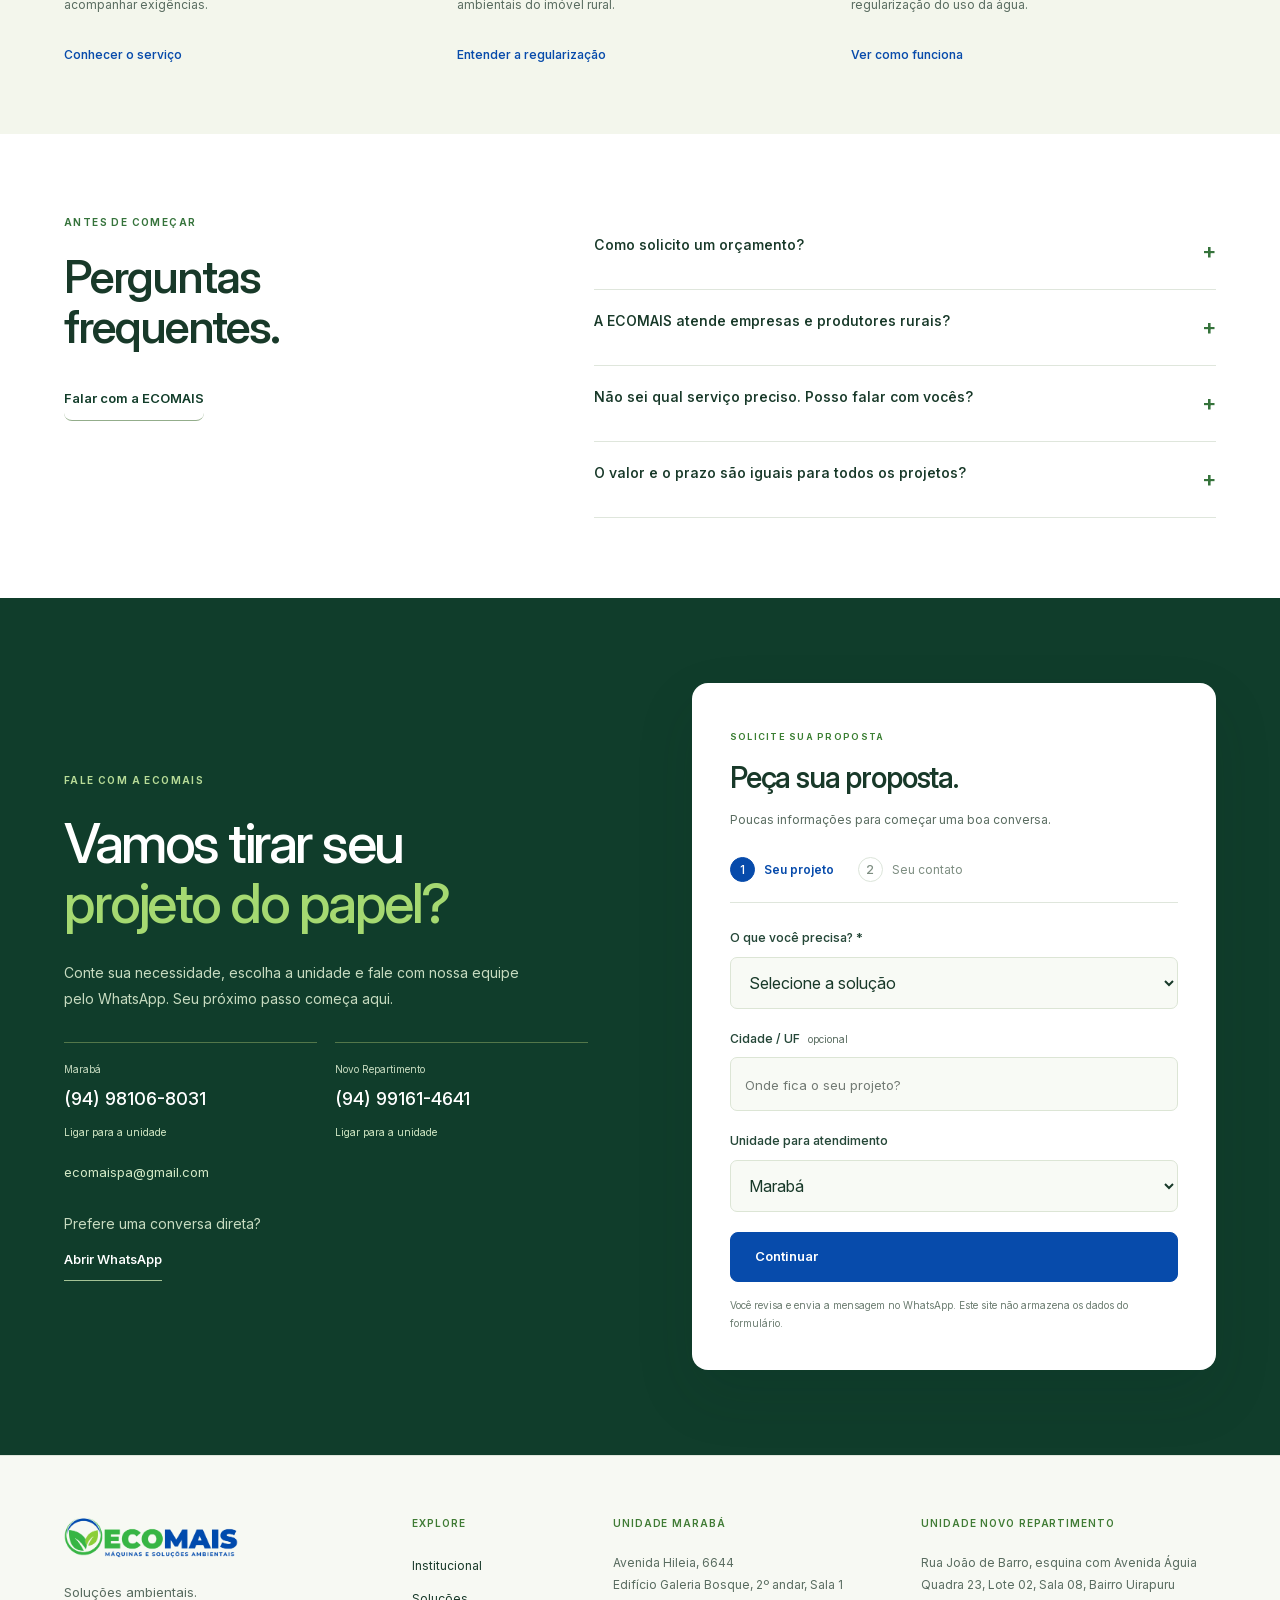
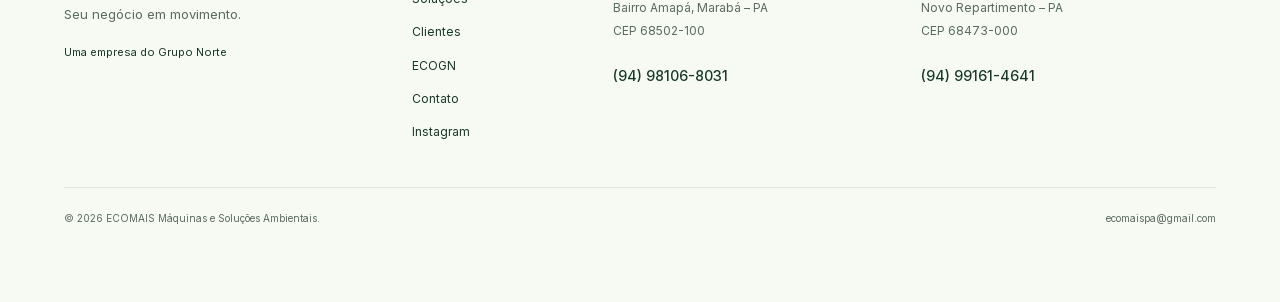
==== commit 4b2d7a0f: "Remove opening illustration label and optional animation control" ====
--- a/index.html
+++ b/index.html
@@ -24,11 +24,11 @@
 <section class="operation-hero" id="inicio" aria-labelledby="hero-title">
 <div class="operation-media">
 <img id="operation-photo" class="operation-photo" src="/assets/regularizacao-rural-abertura.webp" width="1536" height="768" alt="Produtor observando uma propriedade rural com pastagem, árvores e gado" fetchpriority="high">
-<video id="operation-video" class="operation-photo operation-video" autoplay muted loop playsinline preload="none" aria-hidden="true" tabindex="-1"></video>
+
 </div>
-<button id="operation-motion" class="operation-motion" type="button" aria-label="Pausar vídeo de abertura" hidden><svg viewBox="0 0 24 24" fill="currentColor" aria-hidden="true"><path d="M7 5h3v14H7zm7 0h3v14h-3z"/></svg><span>Pausar vídeo</span></button>
+
 <div class="operation-overlay"></div><div class="hero-seal"><span>AMBIENTAL · RURAL · OPERACIONAL</span><strong>Conhecimento técnico.<br>Força para realizar.</strong></div><div class="container operation-content"><p class="eyebrow" id="operation-kicker">SOLUÇÕES PARA QUEM QUER AVANÇAR</p><h1 id="hero-title">Soluções ambientais.<br><em>Seu negócio em movimento.</em></h1><p id="operation-description">Regularize sua empresa ou propriedade e tire seus planos do papel. Consultoria ambiental, segurança do trabalho e máquinas em um só lugar.</p><a class="button operation-cta" id="operation-cta" href="#orcamento">Solicitar meu orçamento</a><a class="hero-secondary" href="#sua-necessidade">Explorar os serviços</a><p class="hero-reassurance">Marabá e Novo Repartimento · Atendimento no Pará</p></div>
-<div class="container operation-bottom"><div class="operation-tabs" role="group" aria-label="Explorar áreas de atuação"><button type="button" data-scene="maquinas" aria-pressed="false"><span>01</span> Máquinas & campo</button><button type="button" data-scene="ambiental" aria-pressed="true"><span>02</span> Ambiental & rural</button><button type="button" data-scene="seguranca" aria-pressed="false"><span>03</span> Segurança & indústria</button></div><span class="image-credit">Cenas ilustrativas</span></div></section>
+<div class="container operation-bottom"><div class="operation-tabs" role="group" aria-label="Explorar áreas de atuação"><button type="button" data-scene="maquinas" aria-pressed="false"><span>01</span> Máquinas & campo</button><button type="button" data-scene="ambiental" aria-pressed="true"><span>02</span> Ambiental & rural</button><button type="button" data-scene="seguranca" aria-pressed="false"><span>03</span> Segurança & indústria</button></div></div></section>
 <div class="expertise-ribbon"><div class="container"><p>Seu negócio precisa avançar.<br><strong>A Ecomais ajuda a construir o caminho.</strong></p><a href="#frentes">Conheça nossas frentes de atuação </a><span>Marabá e Novo Repartimento<br><strong>Presença no Pará.</strong></span></div></div>
 <section class="trust-section" id="clientes" aria-labelledby="clientes-title"><div class="container trust-layout"><div class="trust-title"><p class="eyebrow">Clientes e instituições atendidas</p><h2 id="clientes-title">Quem já contou<br>com a Ecomais.</h2><div class="rail-controls" hidden><button type="button" data-clients-prev aria-label="Ver clientes anteriores">Anterior</button><button type="button" data-clients-next aria-label="Ver próximos clientes">Próximos</button></div></div><div class="clients-rail" tabindex="0" role="region" aria-label="Clientes e instituições atendidas"><article class="client-item"><img class="client-logo-img exercito-logo" src="/assets/logo-exercito-brasileiro.webp" alt="Logo do Exército Brasileiro" width="866" height="650" loading="lazy" decoding="async"><h3>Exército Brasileiro</h3></article>
 <article class="client-item"><img class="client-logo-img marinha-logo" src="/assets/logo-marinha-brasil.webp" alt="Logo da Marinha do Brasil" width="1920" height="2570" loading="lazy" decoding="async"><h3>Marinha do Brasil</h3></article>
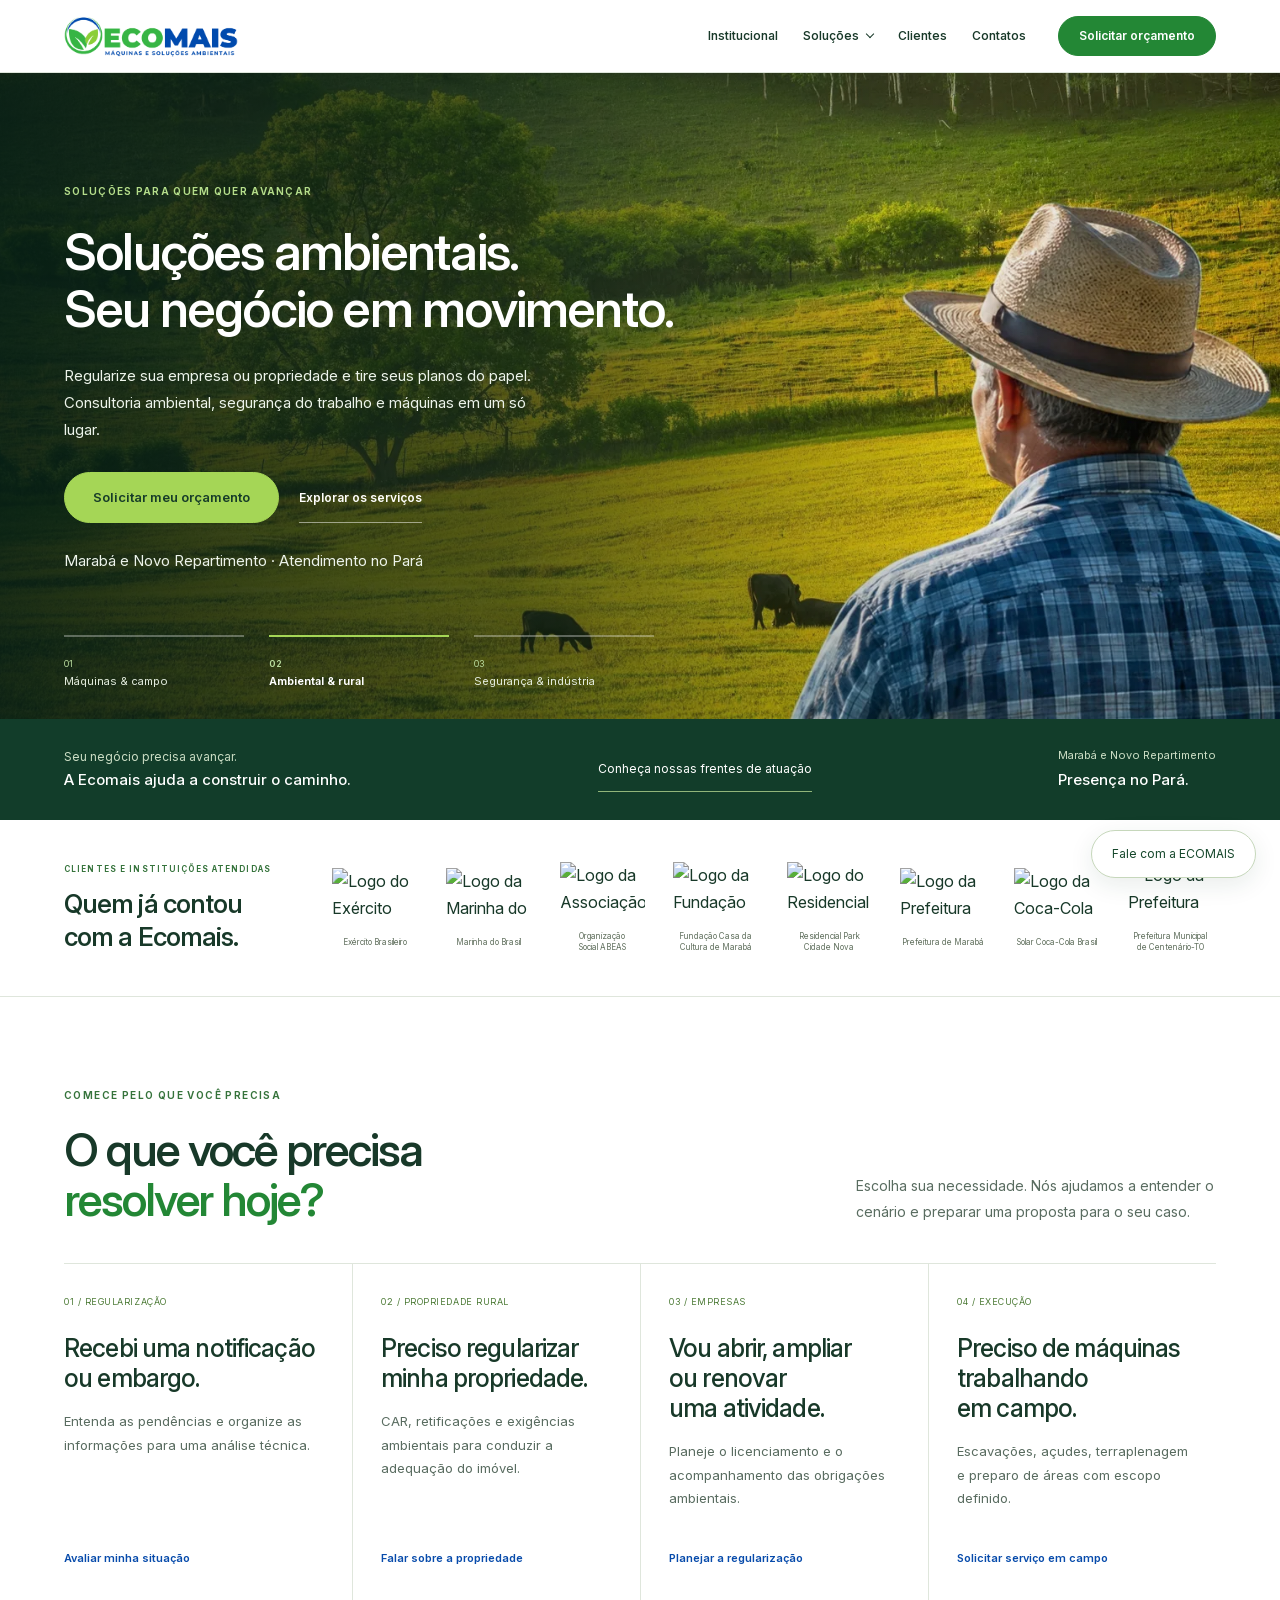
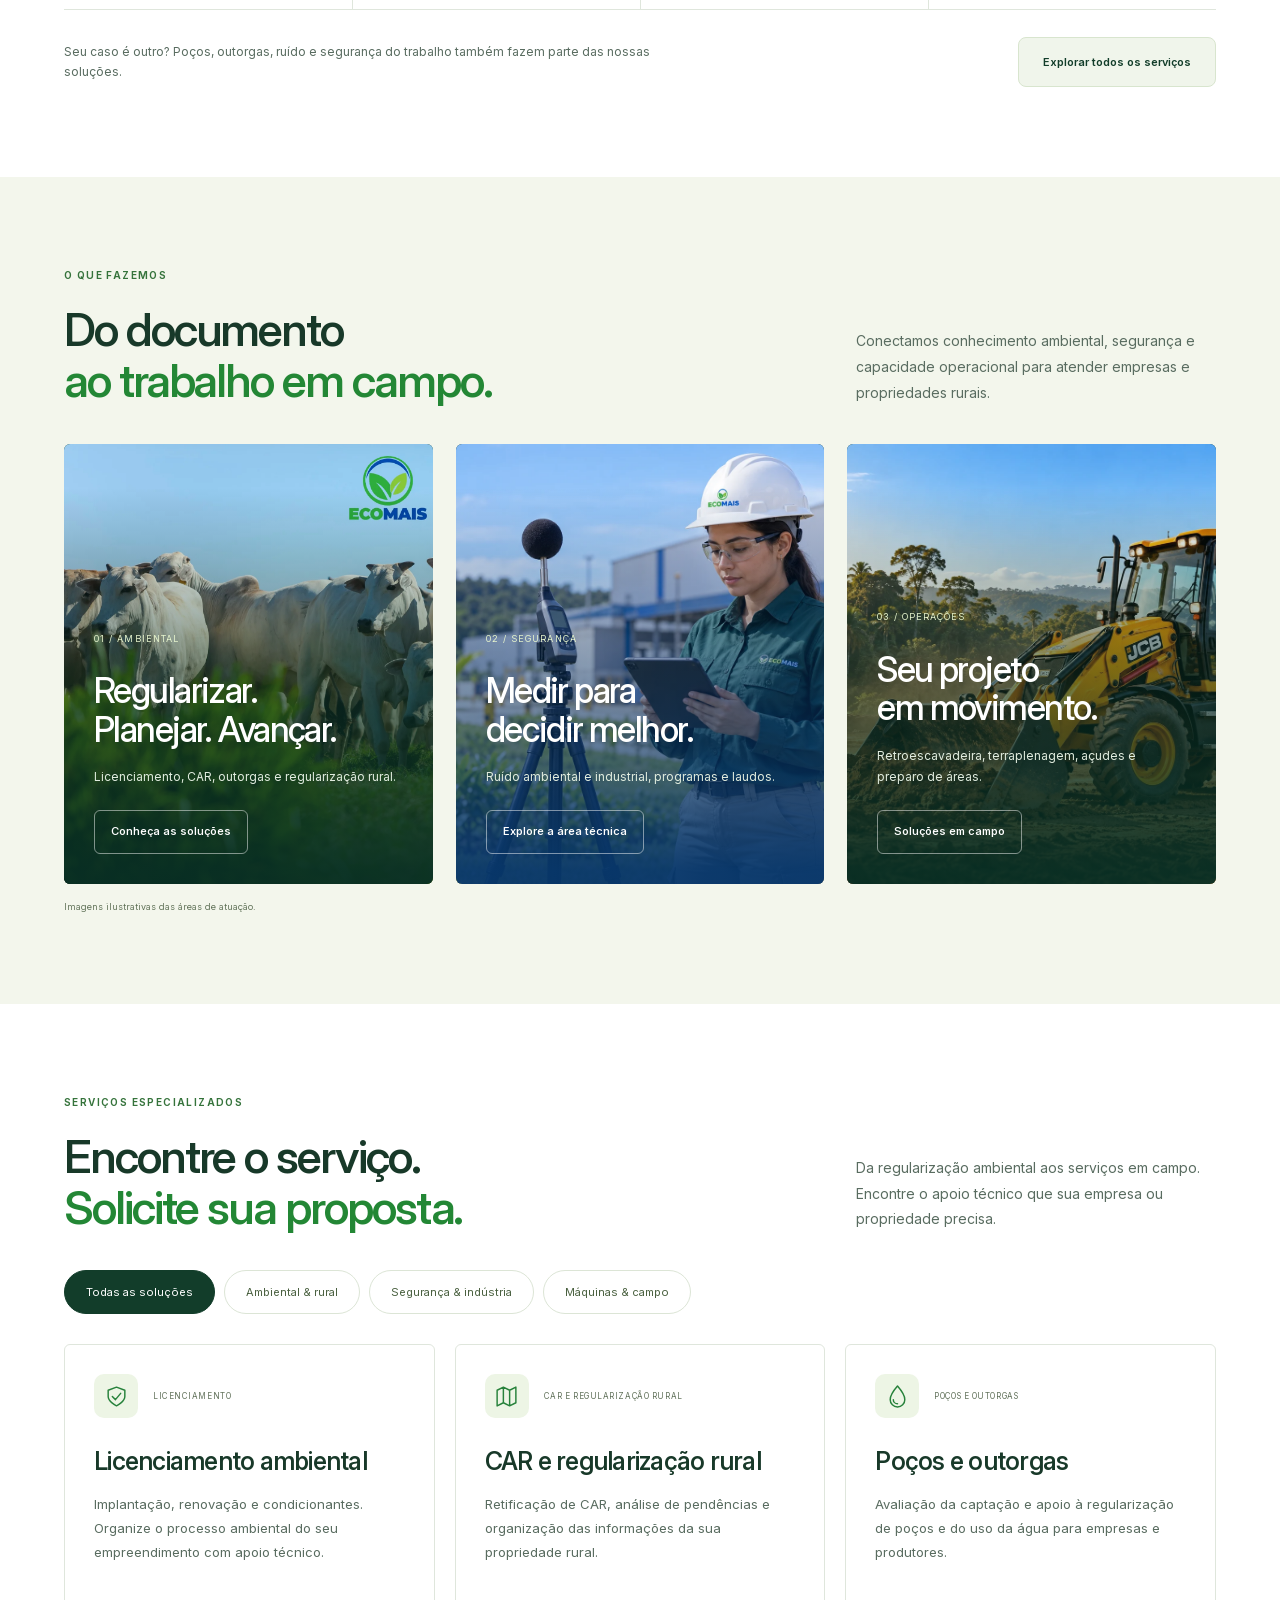
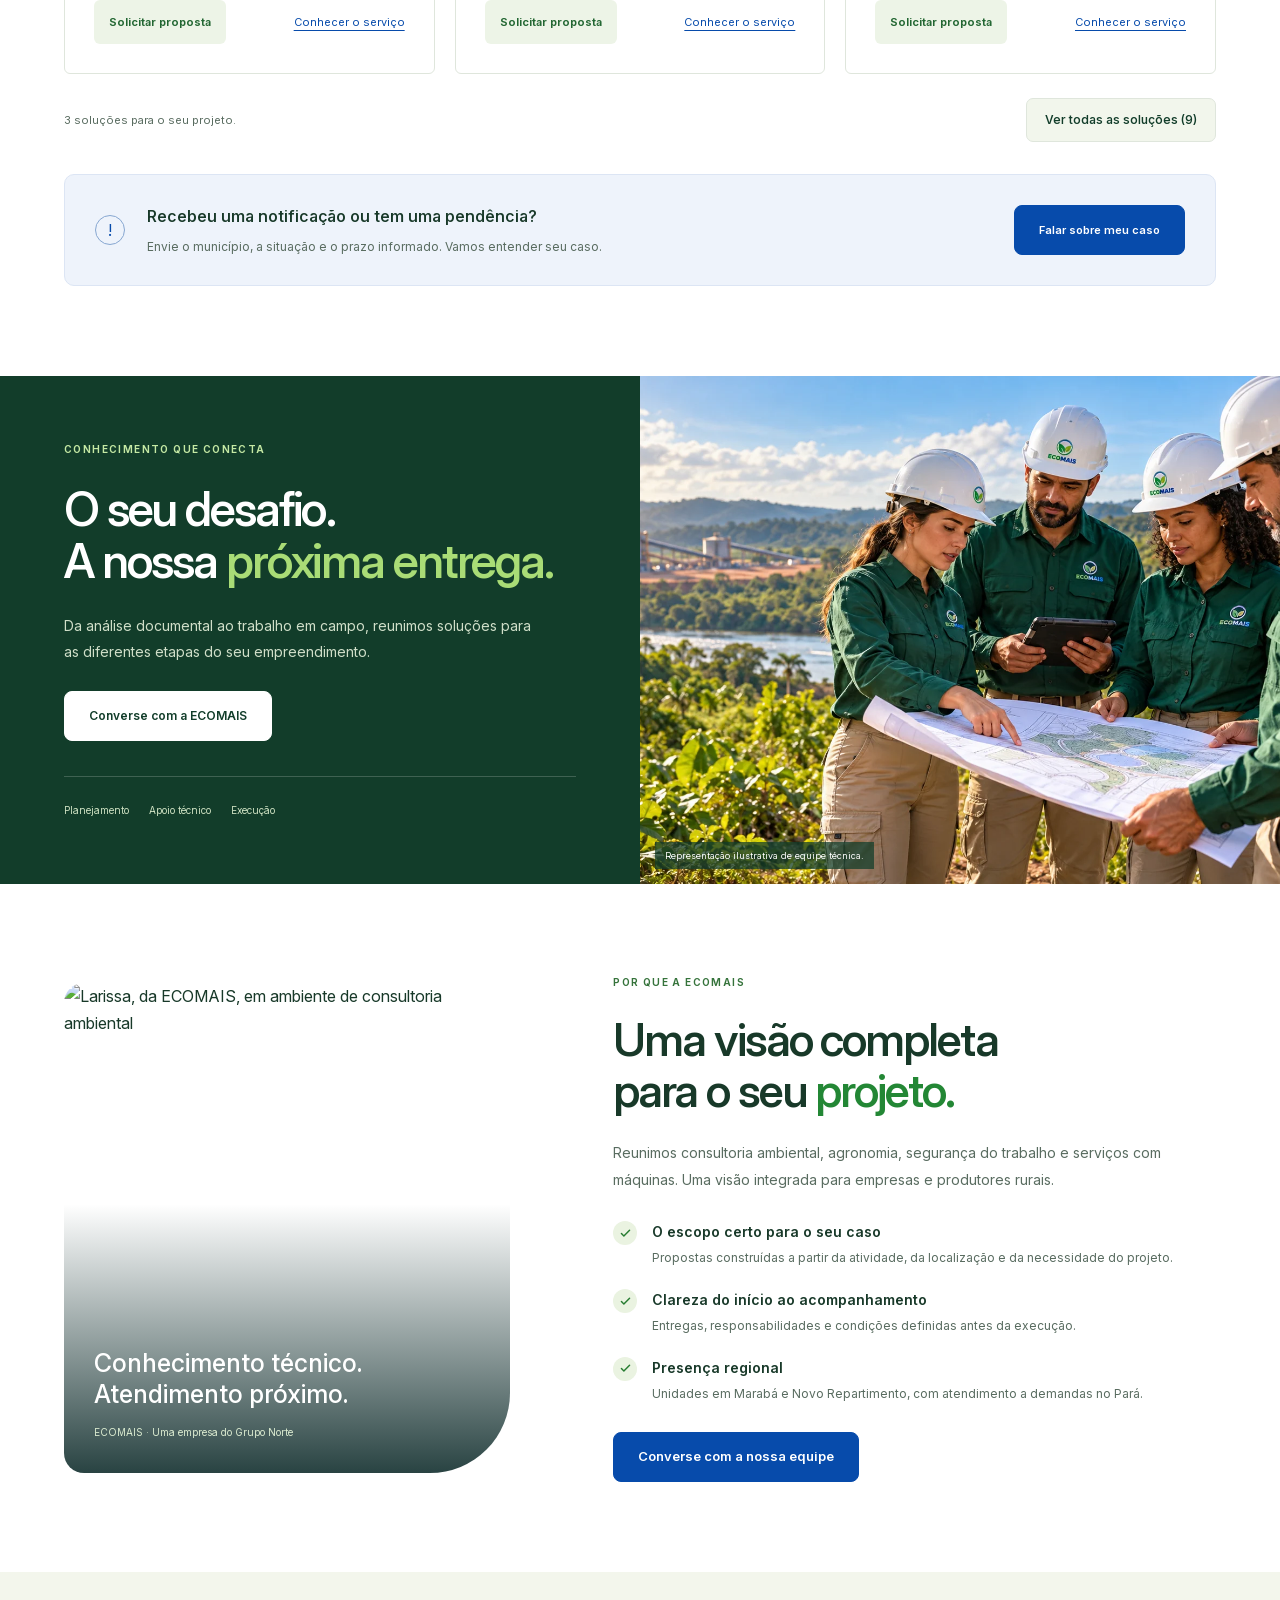
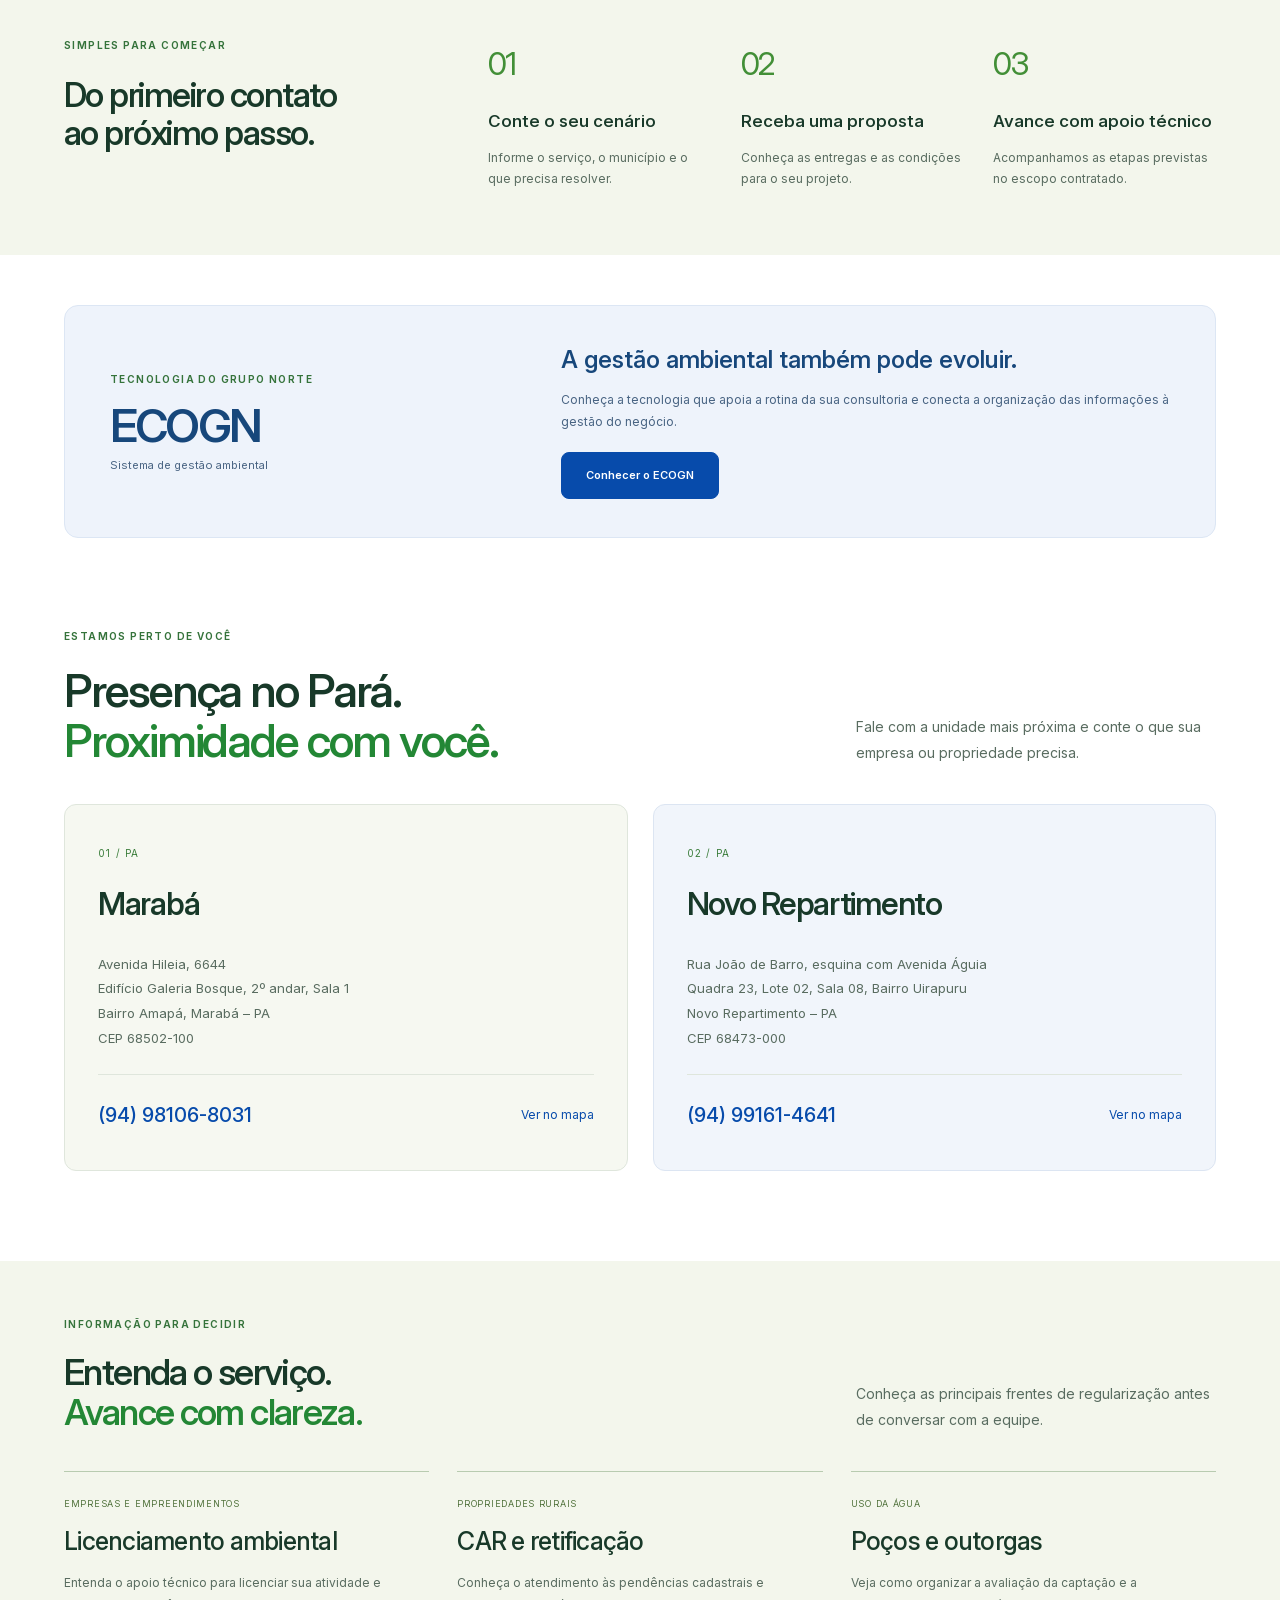
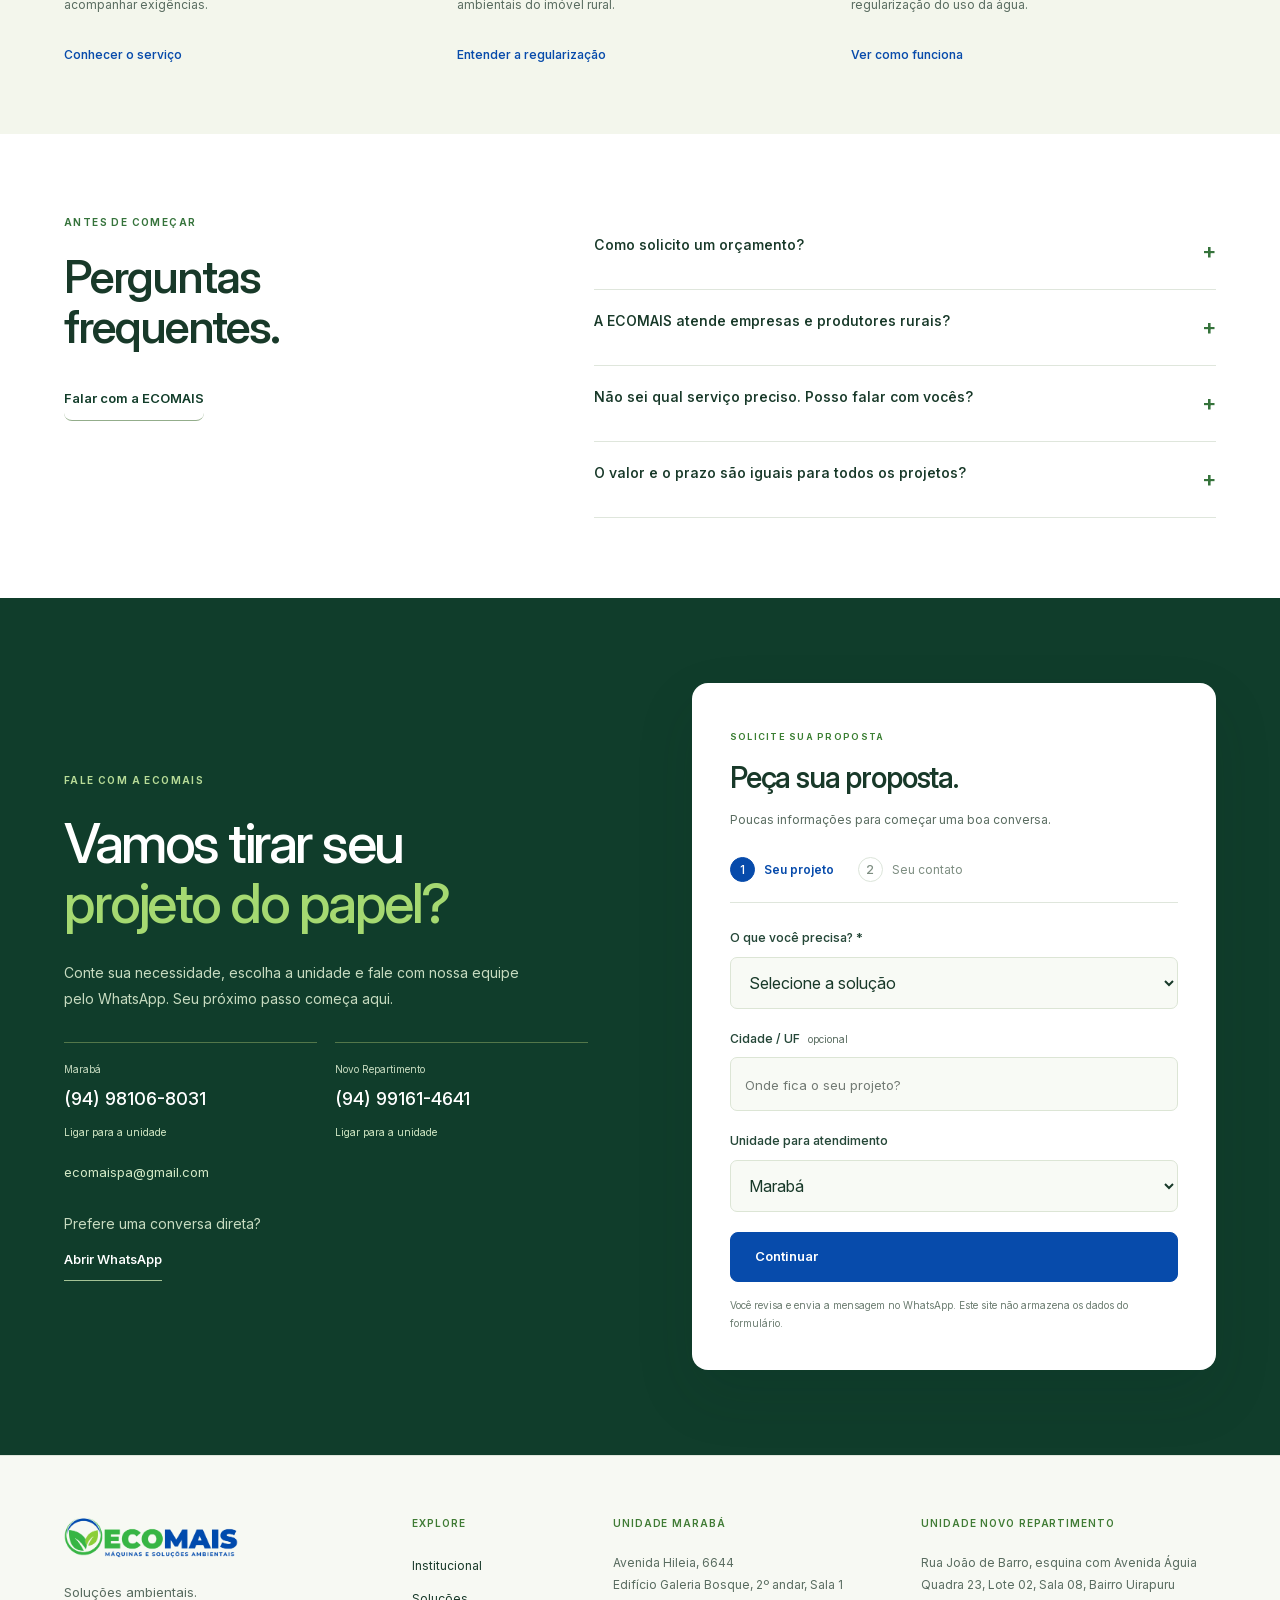
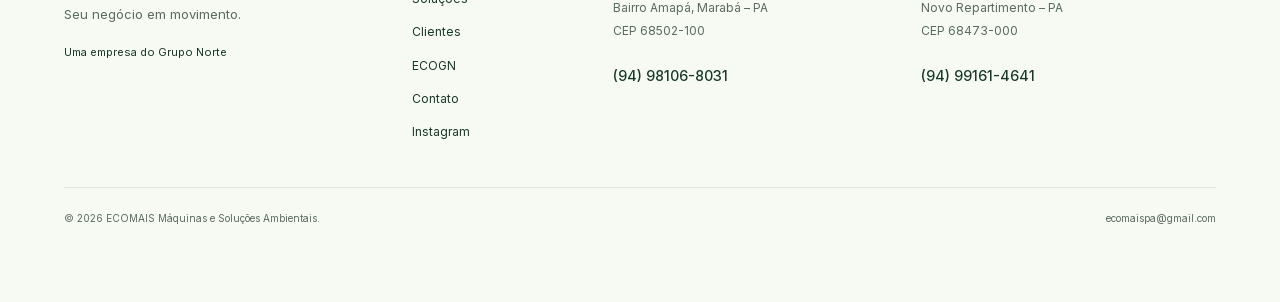
==== commit b6229d16: "Update regularization card photograph and fix client title spacing" ====
--- a/index.html
+++ b/index.html
@@ -30,7 +30,7 @@
 <div class="operation-overlay"></div><div class="hero-seal"><span>AMBIENTAL · RURAL · OPERACIONAL</span><strong>Conhecimento técnico.<br>Força para realizar.</strong></div><div class="container operation-content"><p class="eyebrow" id="operation-kicker">SOLUÇÕES PARA QUEM QUER AVANÇAR</p><h1 id="hero-title">Soluções ambientais.<br><em>Seu negócio em movimento.</em></h1><p id="operation-description">Regularize sua empresa ou propriedade e tire seus planos do papel. Consultoria ambiental, segurança do trabalho e máquinas em um só lugar.</p><a class="button operation-cta" id="operation-cta" href="#orcamento">Solicitar meu orçamento</a><a class="hero-secondary" href="#sua-necessidade">Explorar os serviços</a><p class="hero-reassurance">Marabá e Novo Repartimento · Atendimento no Pará</p></div>
 <div class="container operation-bottom"><div class="operation-tabs" role="group" aria-label="Explorar áreas de atuação"><button type="button" data-scene="maquinas" aria-pressed="false"><span>01</span> Máquinas & campo</button><button type="button" data-scene="ambiental" aria-pressed="true"><span>02</span> Ambiental & rural</button><button type="button" data-scene="seguranca" aria-pressed="false"><span>03</span> Segurança & indústria</button></div></div></section>
 <div class="expertise-ribbon"><div class="container"><p>Seu negócio precisa avançar.<br><strong>A Ecomais ajuda a construir o caminho.</strong></p><a href="#frentes">Conheça nossas frentes de atuação </a><span>Marabá e Novo Repartimento<br><strong>Presença no Pará.</strong></span></div></div>
-<section class="trust-section" id="clientes" aria-labelledby="clientes-title"><div class="container trust-layout"><div class="trust-title"><p class="eyebrow">Clientes e instituições atendidas</p><h2 id="clientes-title">Quem já contou<br>com a Ecomais.</h2><div class="rail-controls" hidden><button type="button" data-clients-prev aria-label="Ver clientes anteriores">Anterior</button><button type="button" data-clients-next aria-label="Ver próximos clientes">Próximos</button></div></div><div class="clients-rail" tabindex="0" role="region" aria-label="Clientes e instituições atendidas"><article class="client-item"><img class="client-logo-img exercito-logo" src="/assets/logo-exercito-brasileiro.webp" alt="Logo do Exército Brasileiro" width="866" height="650" loading="lazy" decoding="async"><h3>Exército Brasileiro</h3></article>
+<section class="trust-section" id="clientes" aria-labelledby="clientes-title"><div class="container trust-layout"><div class="trust-title"><p class="eyebrow">Clientes e instituições atendidas</p><h2 id="clientes-title">Quem já contou <br>com a Ecomais.</h2><div class="rail-controls" hidden><button type="button" data-clients-prev aria-label="Ver clientes anteriores">Anterior</button><button type="button" data-clients-next aria-label="Ver próximos clientes">Próximos</button></div></div><div class="clients-rail" tabindex="0" role="region" aria-label="Clientes e instituições atendidas"><article class="client-item"><img class="client-logo-img exercito-logo" src="/assets/logo-exercito-brasileiro.webp" alt="Logo do Exército Brasileiro" width="866" height="650" loading="lazy" decoding="async"><h3>Exército Brasileiro</h3></article>
 <article class="client-item"><img class="client-logo-img marinha-logo" src="/assets/logo-marinha-brasil.webp" alt="Logo da Marinha do Brasil" width="1920" height="2570" loading="lazy" decoding="async"><h3>Marinha do Brasil</h3></article>
 <article class="client-item"><img class="client-logo-img abeas-logo" src="/assets/logo-abeas.jpeg" alt="Logo da Associação Brasileira de Entidades de Assistência Social" width="661" height="464" loading="lazy" decoding="async"><h3>Organização Social ABEAS</h3></article>
 <article class="client-item"><img class="client-logo-img cultura-logo" src="/assets/logo-fundacao-casa-cultura.png" alt="Logo da Fundação Casa da Cultura de Marabá" width="554" height="554" loading="lazy" decoding="async"><h3>Fundação Casa da Cultura de Marabá</h3></article>
@@ -45,7 +45,7 @@
 <a class="need-card" href="#orcamento" data-quote-service="Máquinas e serviços em campo"><span class="need-number">04 / EXECUÇÃO</span><h3>Preciso de máquinas trabalhando em campo.</h3><p>Escavações, açudes, terraplenagem e preparo de áreas com escopo definido.</p><span class="need-action">Solicitar serviço em campo</span></a>
 </div><div class="needs-help"><p>Seu caso é outro? Poços, outorgas, ruído e segurança do trabalho também fazem parte das nossas soluções.</p><a class="button outline" href="#solucoes">Explorar todos os serviços</a></div></div></section>
 <section class="fronts-section section-space" id="frentes" aria-labelledby="fronts-title"><div class="container"><div class="section-heading"><div><p class="eyebrow">O QUE FAZEMOS</p><h2 id="fronts-title">Do documento<br><span>ao trabalho em campo.</span></h2></div><p>Conectamos conhecimento ambiental, segurança e capacidade operacional para atender empresas e propriedades rurais.</p></div><div class="fronts-grid">
-<a class="front-card environmental-front" href="/licenciamento-ambiental-para/"><img src="/assets/paisagem-ambiental-ecomais.webp" alt="Paisagem ilustrativa de floresta, rio e propriedade rural" width="1920" height="713" loading="lazy"><div><span class="front-index">01 / AMBIENTAL</span><h3>Regularizar.<br>Planejar. Avançar.</h3><p>Licenciamento, CAR, outorgas e regularização rural.</p><span class="front-link">Conheça as soluções </span></div></a>
+<a class="front-card environmental-front" href="/licenciamento-ambiental-para/"><img src="/assets/regularizacao-pecuaria-ecomais.webp" alt="Gado em pastagem com a marca Ecomais" width="1229" height="1536" loading="lazy"><div><span class="front-index">01 / AMBIENTAL</span><h3>Regularizar.<br>Planejar. Avançar.</h3><p>Licenciamento, CAR, outorgas e regularização rural.</p><span class="front-link">Conheça as soluções </span></div></a>
 <a class="front-card safety-front" href="/medicao-ruido-para/"><img src="/assets/medicao-ruido-sonometro.webp" alt="Cena ilustrativa de profissional uniformizada ECOMAIS realizando medição de ruído com sonômetro" width="1448" height="1086" loading="lazy"><div><span class="front-index">02 / SEGURANÇA</span><h3>Medir para<br>decidir melhor.</h3><p>Ruído ambiental e industrial, programas e laudos.</p><span class="front-link">Explore a área técnica </span></div></a>
 <a class="front-card machinery-front" href="/maquinas-servicos-campo-para/"><img src="/assets/jcb-3cx-plus-operacao.webp" alt="Cena ilustrativa de retroescavadeira JCB 3CX Plus" width="1672" height="941" loading="lazy"><div><span class="front-index">03 / OPERAÇÕES</span><h3>Seu projeto<br>em movimento.</h3><p>Retroescavadeira, terraplenagem, açudes e preparo de áreas.</p><span class="front-link">Soluções em campo </span></div></a>
 </div><p class="illustration-note">Imagens ilustrativas das áreas de atuação.</p></div></section>
--- a/commercial.css
+++ b/commercial.css
@@ -470,3 +470,5 @@
 }
 /* Keep the supplied rural photograph's subject visible on narrow screens. */
 @media(max-width:680px){#operation-photo[src$="regularizacao-rural-abertura.webp"]{object-position:82% center}}
+
+.environmental-front img{object-position:right top}
